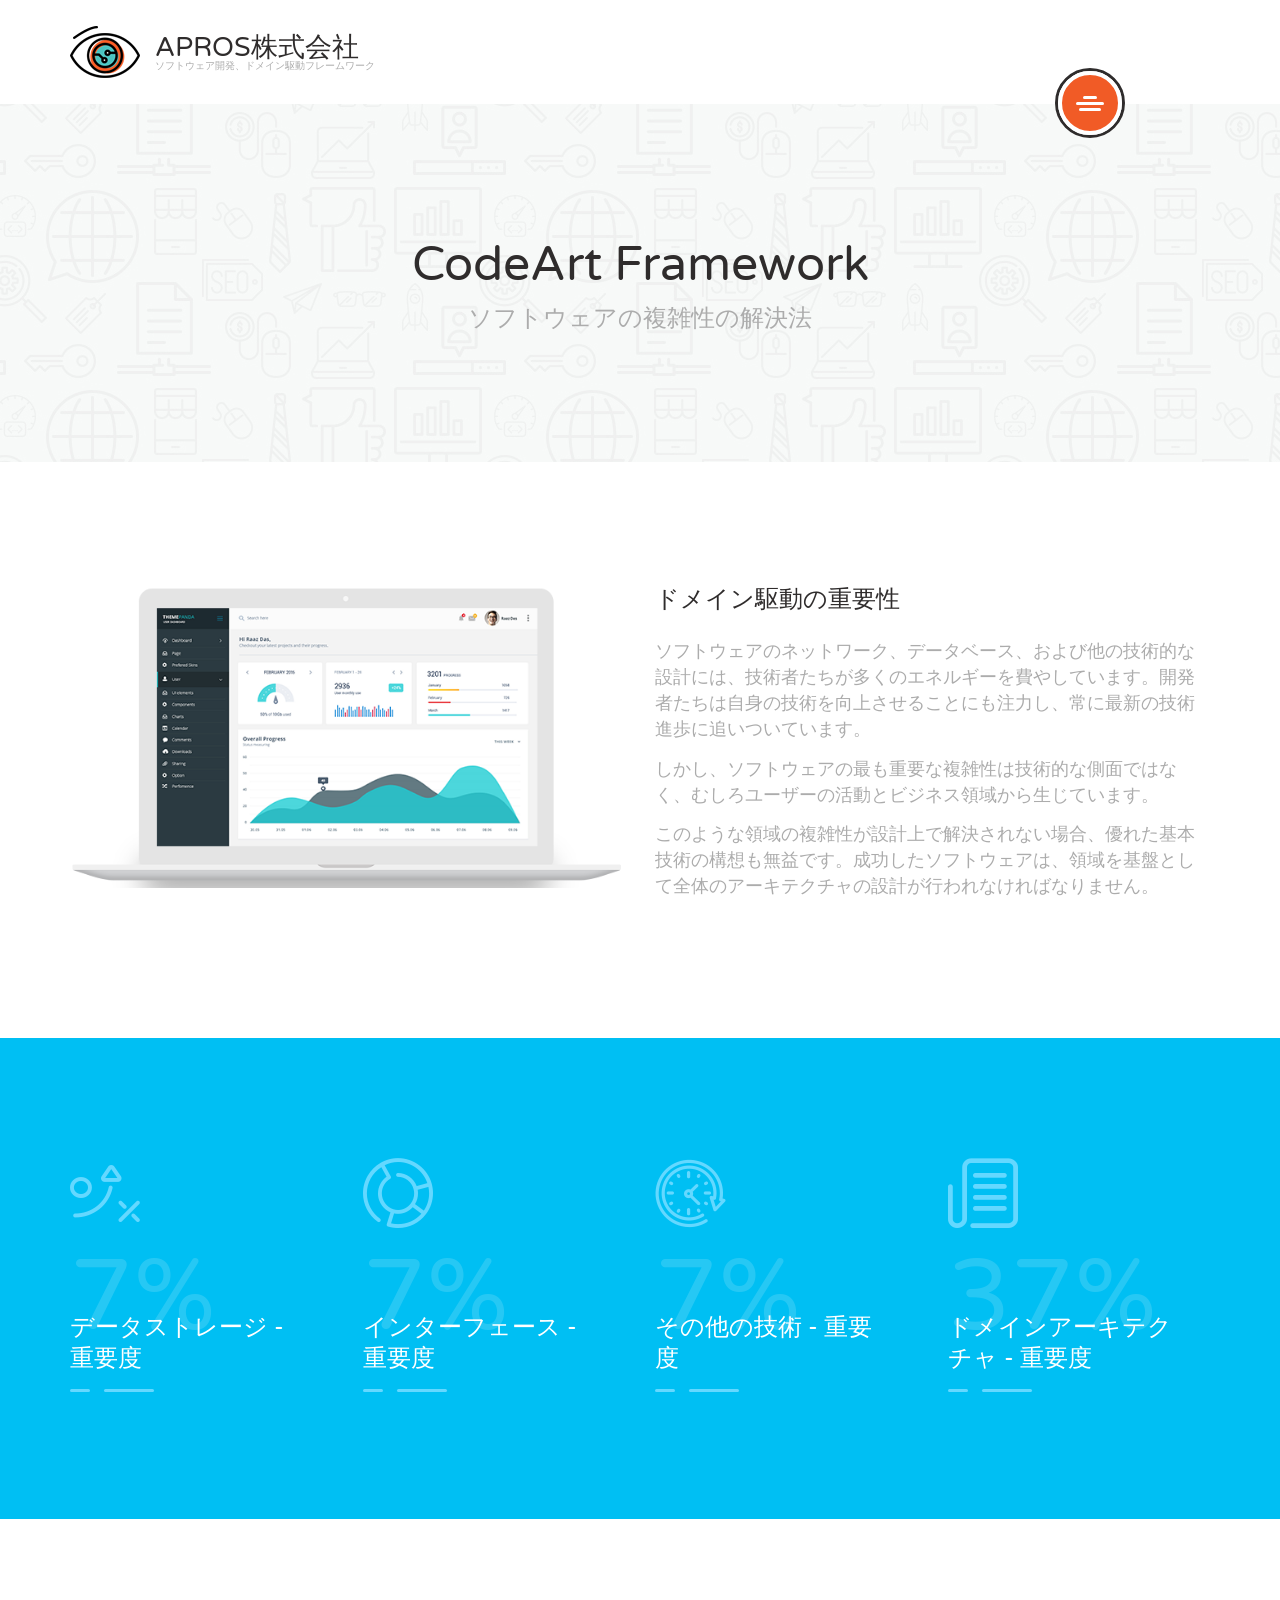
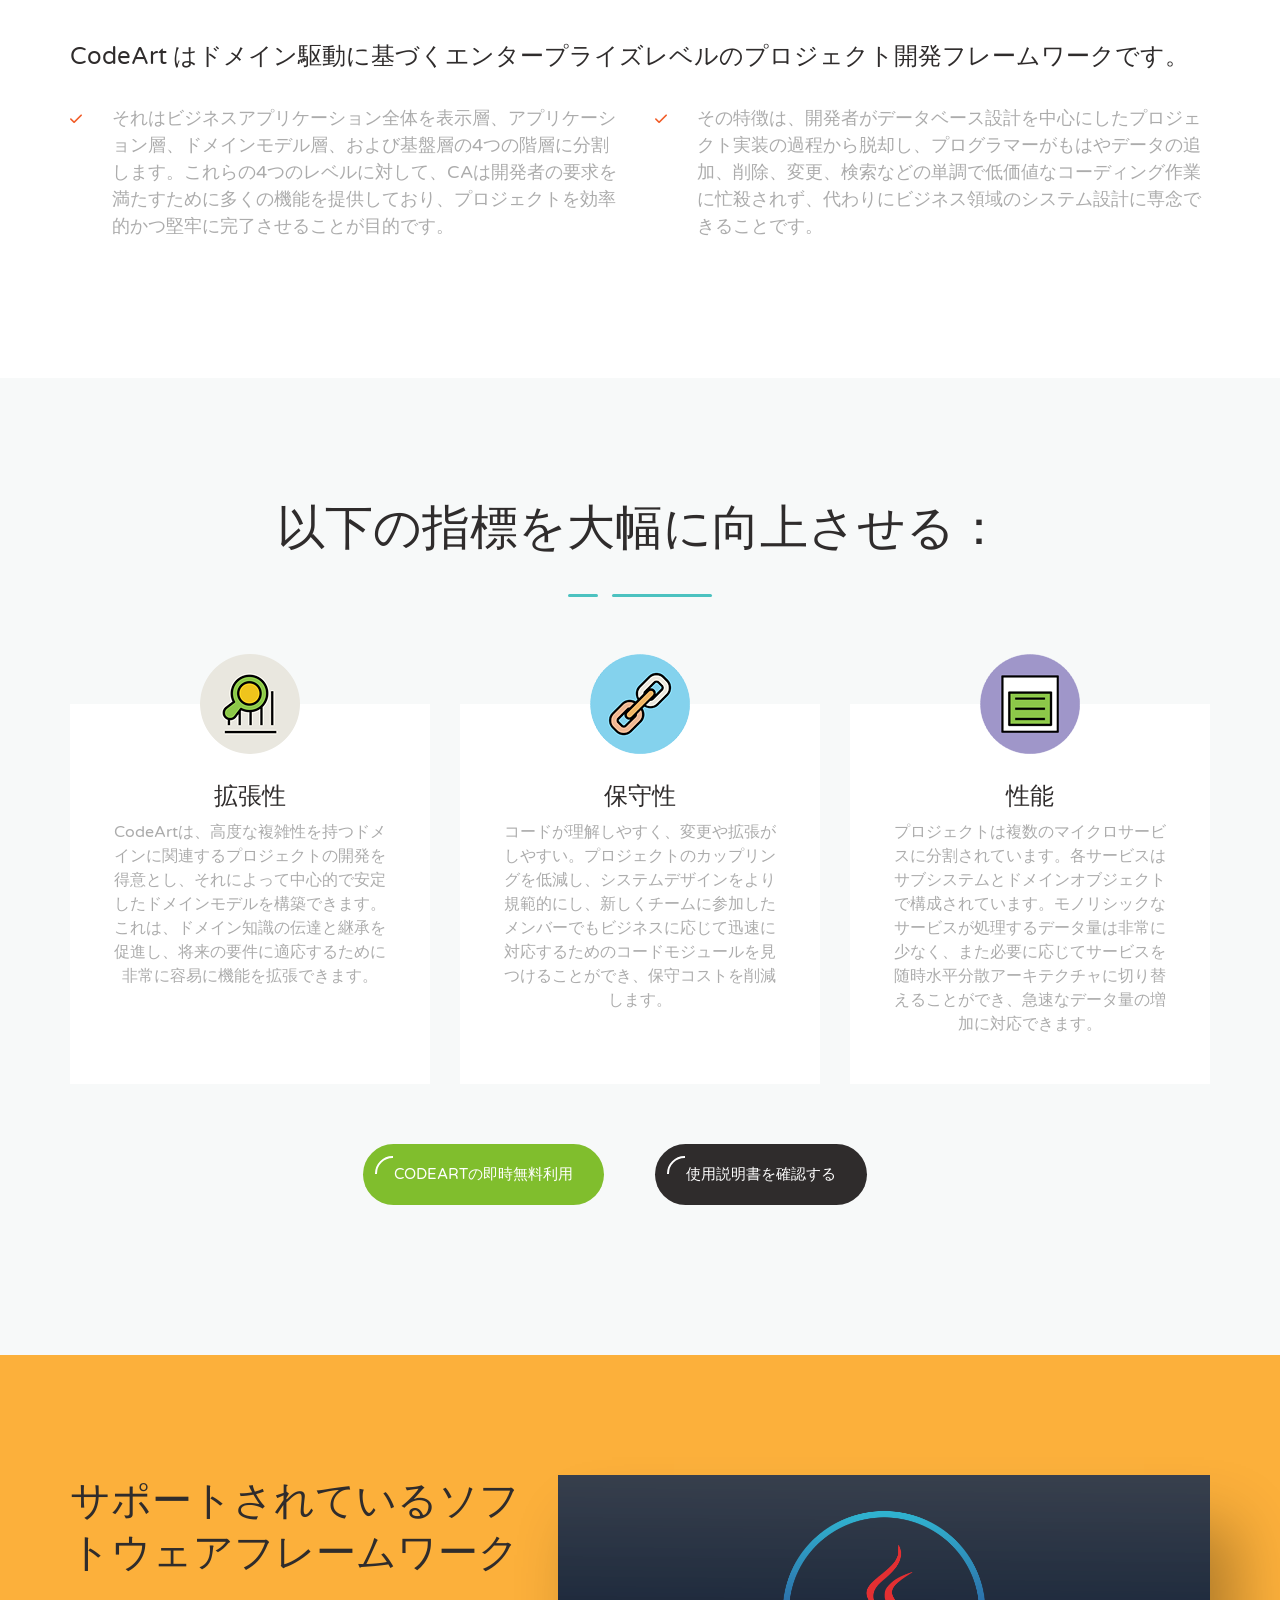
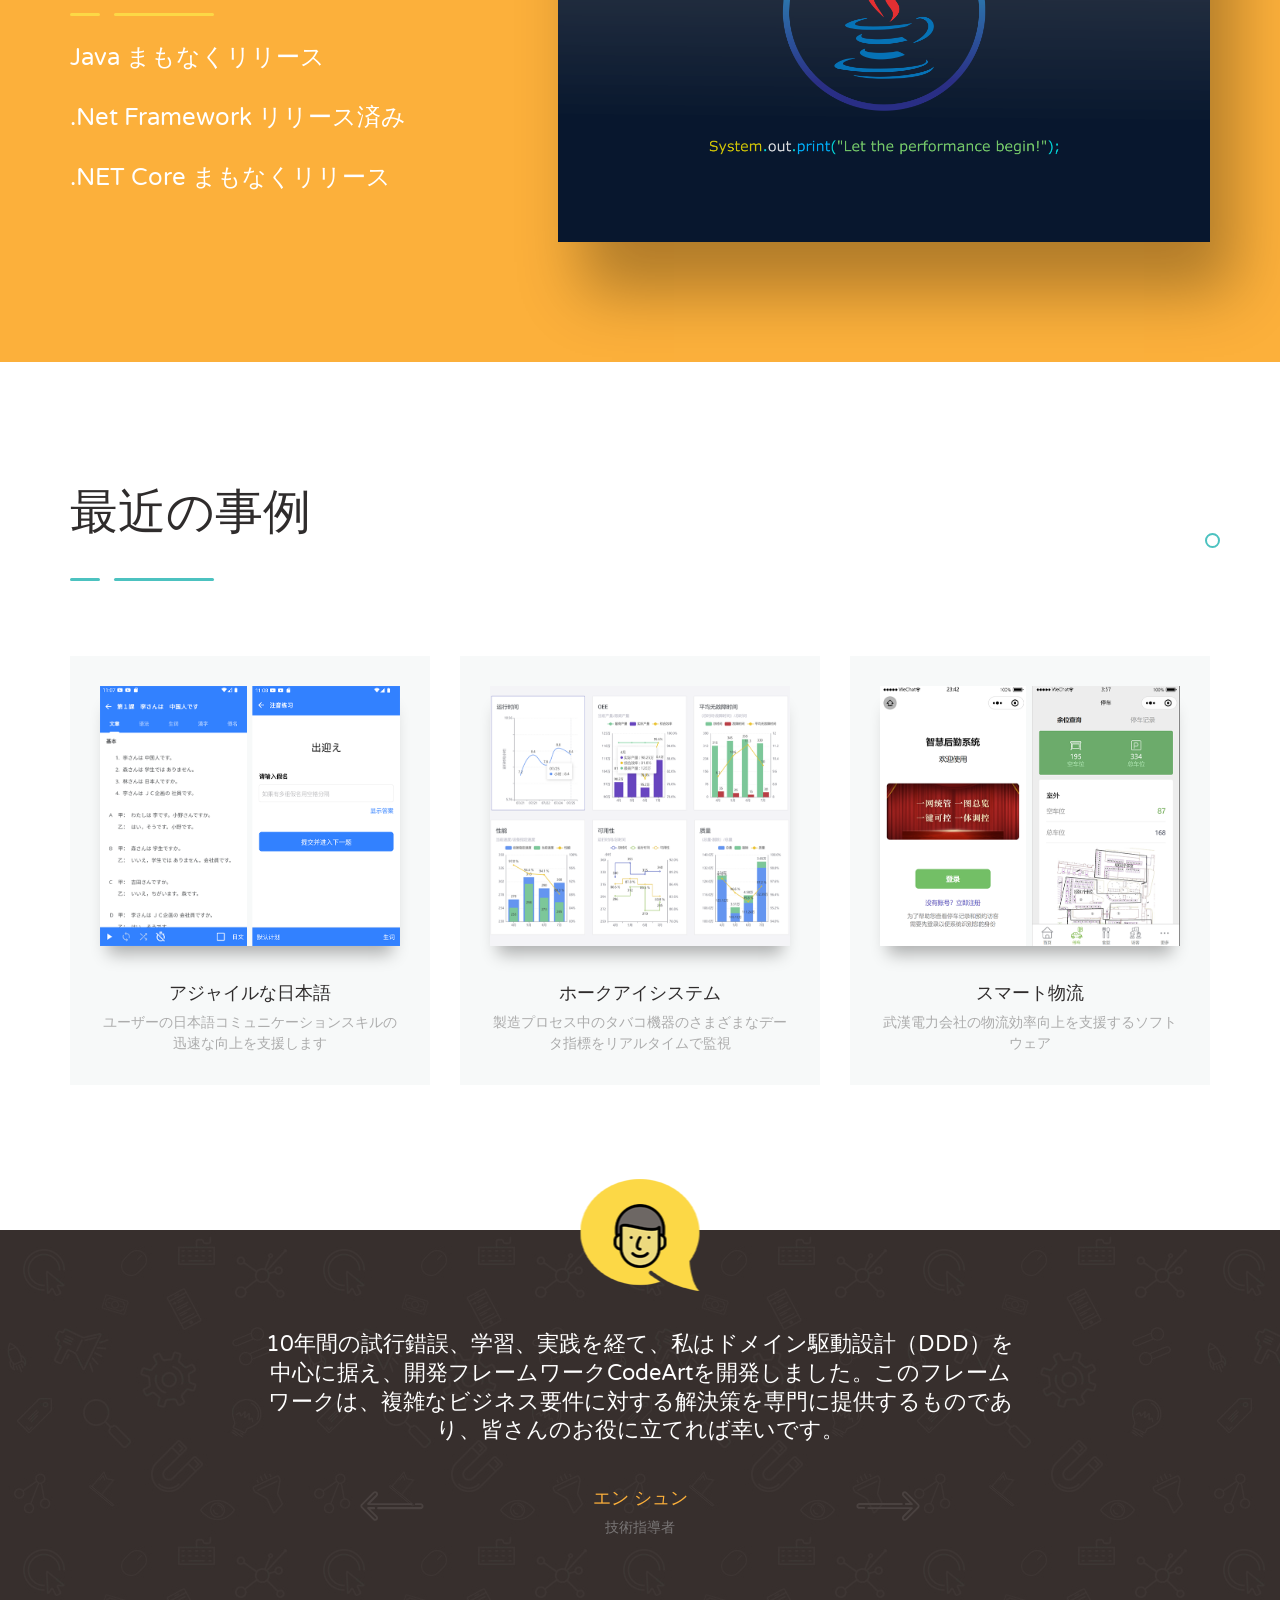
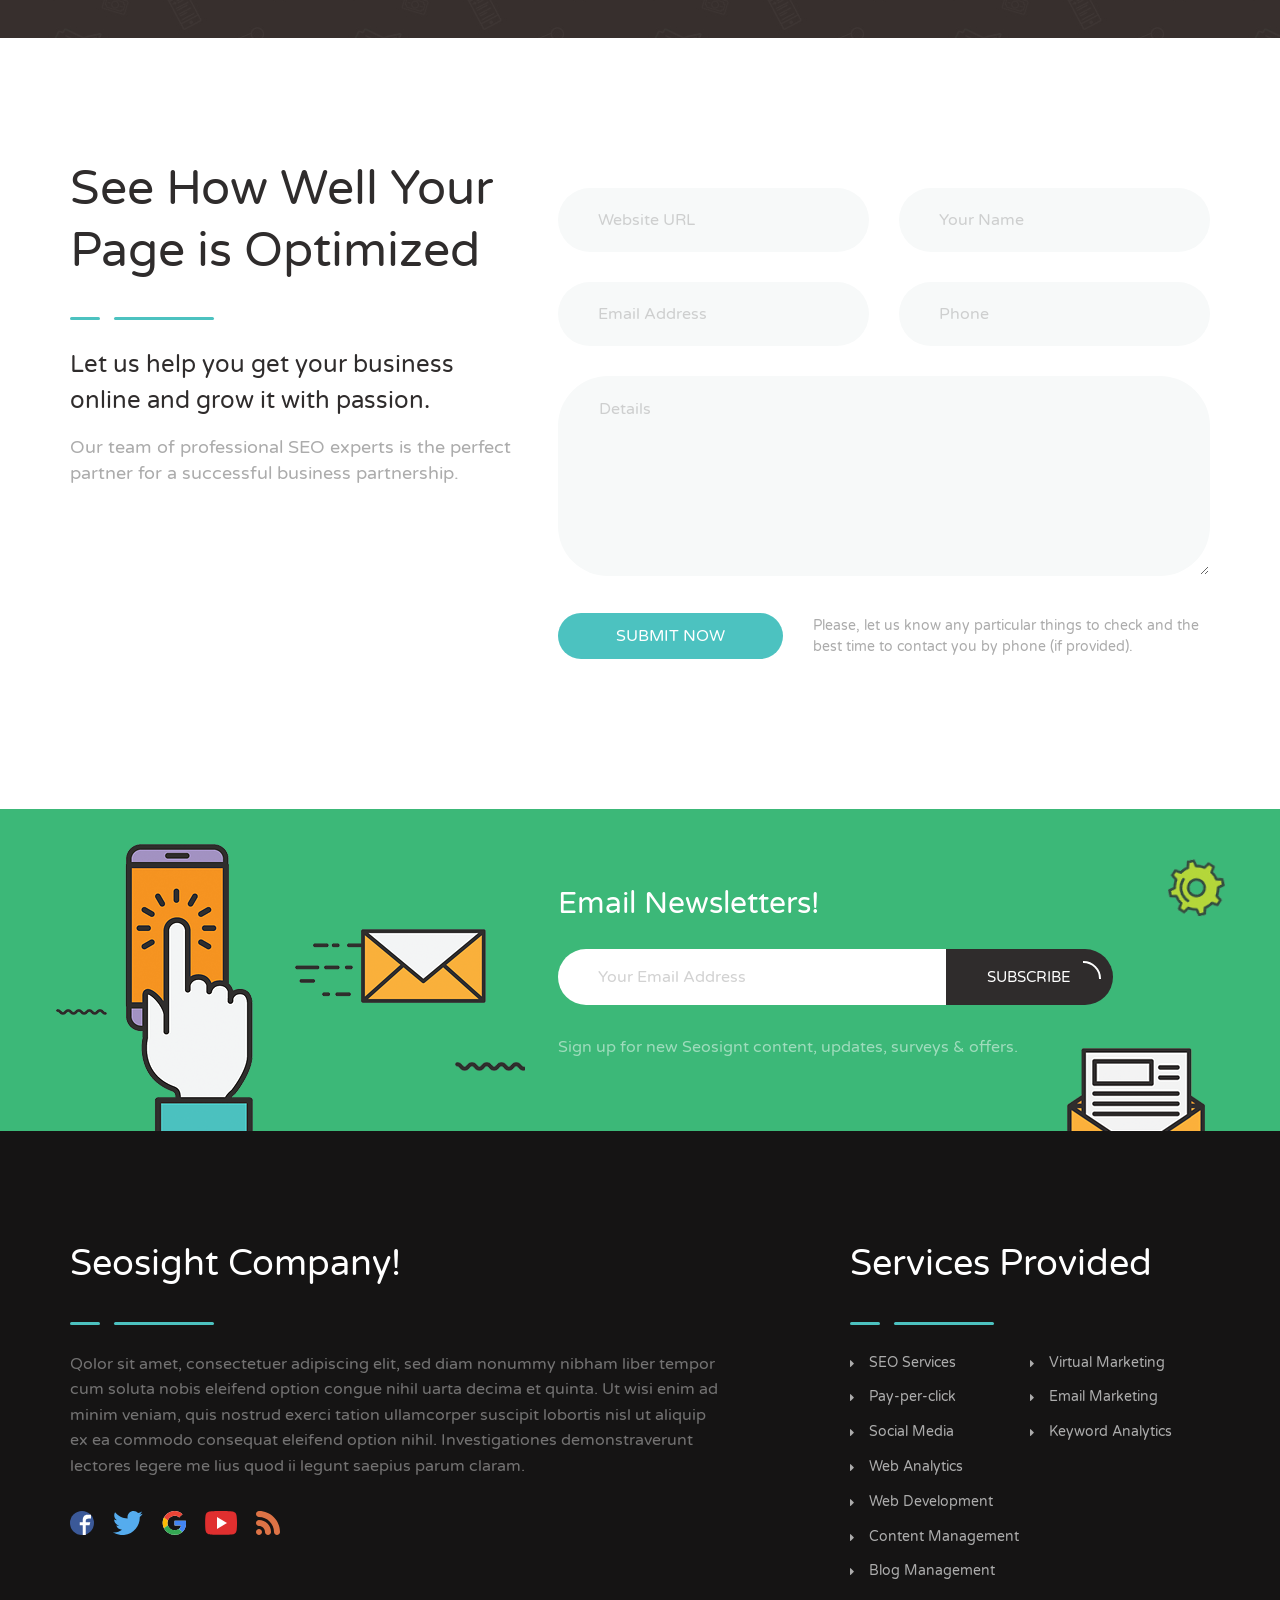
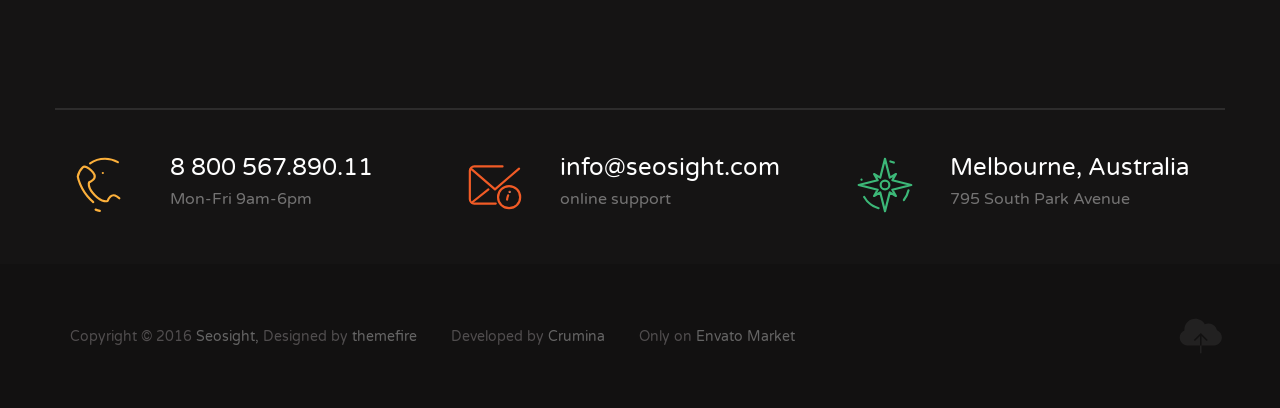
==== index.html @ 614d2495 "last" ====
<!DOCTYPE html>
<html lang="en">
<head lang="en">
	<meta charset="UTF-8">
	<meta name="viewport" content="width=device-width, initial-scale=1, maximum-scale=1">
	<title>APROS株式会社 首页</title>

	<link rel="stylesheet" type="text/css" href="css/fonts.css">
	<link rel="stylesheet" type="text/css" href="css/crumina-fonts.css">
	<link rel="stylesheet" type="text/css" href="css/normalize.css">
	<link rel="stylesheet" type="text/css" href="css/grid.css">
	<link rel="stylesheet" type="text/css" href="css/base.css">
	<link rel="stylesheet" type="text/css" href="css/blocks.css">
	<link rel="stylesheet" type="text/css" href="css/layouts.css">
	<link rel="stylesheet" type="text/css" href="css/modules.css">
	<link rel="stylesheet" type="text/css" href="css/widgets-styles.css">
	<link rel="stylesheet" type="text/css" href="css/ion.rangeSlider.css">


	<!--Plugins styles-->

	<link rel="stylesheet" type="text/css" href="css/jquery.mCustomScrollbar.css">
	<link rel="stylesheet" type="text/css" href="css/swiper.min.css">
	<link rel="stylesheet" type="text/css" href="css/primary-menu.css">
	<link rel="stylesheet" type="text/css" href="css/magnific-popup.css">

	<!--Styles for RTL-->

	<!--<link rel="stylesheet" type="text/css" href="css/rtl.css">-->

	<!--External fonts-->

	<link href='https://fonts.googleapis.com/css?family=Varela+Round' rel='stylesheet' type='text/css'>

</head>


<body class=" ">

<header class="header" id="site-header">

	<div class="container">

		<div class="header-content-wrapper">

			<div class="logo">
				<a href="index.html" class="full-block-link"></a>
				<img loading="lazy" src="img/logo-eye.png" alt="Seosight">
				<div class="logo-text">
					<div class="logo-title">APROS株式会社</div>
					<div class="logo-sub-title">ソフトウェア開発、ドメイン駆動フレームワーク</div>
				</div>
			</div>
			
			<nav id="primary-menu" class="primary-menu">

				<a href='javascript:void(0)' id="menu-icon-trigger" class="menu-icon-trigger showhide">
					<span class="mob-menu--title">Menu</span>
					<span id="menu-icon-wrapper" class="menu-icon-wrapper" style="visibility: hidden">
                            <svg width="1000px" height="1000px">
                                <path id="pathD" d="M 300 400 L 700 400 C 900 400 900 750 600 850 A 400 400 0 0 1 200 200 L 800 800"></path>
                                <path id="pathE" d="M 300 500 L 700 500"></path>
                                <path id="pathF" d="M 700 600 L 300 600 C 100 600 100 200 400 150 A 400 380 0 1 1 200 800 L 800 200"></path>
                            </svg>
                        </span>
				</a>
			</nav>


			<div class="user-menu open-overlay">
				<a href="#" class="user-menu-content  js-open-aside">
					<span></span>
					<span></span>
					<span></span>
				</a>
			</div>
		</div>

	</div>

</header>


<!-- ... End Header -->

<!-- Right-menu -->

<div class="mCustomScrollbar">
	<div class="popup right-menu">

		<div class="right-menu-wrap">

			<div class="user-menu-close js-close-aside">
				<a href="#" class="user-menu-content  js-clode-aside">
					<span></span>
					<span></span>
				</a>
			</div>

			<div class="logo">
				<a href="index.html" class="full-block-link"></a>
				<img loading="lazy" src="img/logo-eye.png" alt="Seosight">
				<div class="logo-text">
					<div class="logo-title">Seosight</div>
				</div>
			</div>

			<p class="text">Investigationes demonstraverunt lectores legere me lius quod
				ii legunt saepius est etiam processus dynamicus.
			</p>

		</div>
<!-- 
		<div class="widget login">

			<h4 class="login-title">Sign In to Your Account</h4>
			<input class="input-standard-grey" placeholder="Username or Email" type="text">
			<input class="password input-standard-grey" placeholder="Password" type="password">
			<div class="login-btn-wrap">

				<div class="btn btn-medium btn--dark btn-hover-shadow">
					<span class="text">login now</span>
					<span class="semicircle"></span>
				</div>

				<div class="remember-wrap">

					<div class="checkbox">
						<input id="remember" type="checkbox" name="remember" value="remember">
						<label for="remember">Remember Me</label>
					</div>

				</div>

			</div>

			<div class="helped">Lost your password?</div>
			<div class="helped js-window-popup">Register Now</div>

		</div> -->

		<div class="widget contacts">

			<h4 class="contacts-title">Get In Touch</h4>
			<p class="contacts-text">Lorem ipsum dolor sit amet, duis metus ligula amet in purus,
				vitae donec vestibulum enim, tincidunt massa sit, convallis ipsum.
			</p>

			<!-- <div class="contacts-item">
				<img loading="lazy" src="img/contact4.png" alt="phone">
				<div class="content">
					<a href="#" class="title">8 800 567.890.11</a>
					<p class="sub-title">Mon-Fri 9am-6pm</p>
				</div>
			</div> -->

			<div class="contacts-item">
				<img loading="lazy" src="img/contact5.png" alt="phone">
				<div class="content">
					<a href="javascript:void(0);" class="title">yuanjun1118@gmail.com</a>
					<p class="sub-title">online support</p>
				</div>
			</div>

			<div class="contacts-item">
				<img loading="lazy" src="img/contact6.png" alt="phone">
				<div class="content">
					<a href="#" class="title">Melbourne, Australia</a>
					<p class="sub-title">795 South Park Avenue</p>
				</div>
			</div>

		</div>

	</div>

</div>


<!-- ... End Right-menu -->

<div class="content-wrapper">

	<!-- Stunning Header -->

	<div class="stunning-header stunning-header-bg-lightgray">
		<div class="stunning-header-content">
			<h1 class="stunning-header-title c-dark">CodeArt Framework</h1>
			<h5 class="slider-content-text c-gray" data-swiper-parallax="-200">ソフトウェアの複雑性の解決法</h5>
		</div>
	</div>

	<!-- End Stunning Header -->


	<!-- Overlay Search -->

	<div class="overlay_search">
		<div class="container">
			<div class="row">
				<div class="form_search-wrap">
					<form>
						<input class="overlay_search-input" placeholder="Type and hit Enter..." type="text">
						<a href="#" class="overlay_search-close">
							<span></span>
							<span></span>
						</a>
					</form>
				</div>
			</div>
		</div>
	</div>

	<!-- End Overlay Search -->

	<div class="container">
		<div class="row medium-padding120">
			<div class="col-lg-6 col-md-6 col-sm-12 col-xs-12 mb30">
				<img loading="lazy" src="img/mac-book.png" alt="pc">
			</div>
			<div class="col-lg-6 col-md-6 col-sm-12 col-xs-12">
				<h5 class="mb20">ドメイン駆動の重要性</h5>
				<p>ソフトウェアのネットワーク、データベース、および他の技術的な設計には、技術者たちが多くのエネルギーを費やしています。開発者たちは自身の技術を向上させることにも注力し、常に最新の技術進歩に追いついています。
				</p>
				<p>しかし、ソフトウェアの最も重要な複雑性は技術的な側面ではなく、むしろユーザーの活動とビジネス領域から生じています。</p>
				<p>このような領域の複雑性が設計上で解決されない場合、優れた基本技術の構想も無益です。成功したソフトウェアは、領域を基盤として全体のアーキテクチャの設計が行われなければなりません。</p>
			</div>
		</div>
	</div>

	<!-- Counters -->


	<div class="container-fluid">
		<div class="row bg-blue-color medium-padding120">
			<div class="container">
				<div class="row">

					<div class="counters-modern">
						<div class="col-lg-3 col-md-6 col-sm-6 col-xs-12">
							<div class="counter-item-modern">
								<i class="seoicon-strategy"></i>
								<div class="counter-numbers-modern negative-margin c-semitransparent-white counter">
									<span data-speed="2000" data-refresh-interval="5" data-to="10" data-from="5">83%</span>
									<div class="units">%</div>
								</div>
								<span class="counter-title-modern">データストレージ - 重要度</span>
								<div class="counter-line-modern">
									<span class="short-line-modern bg-blue-color-light"></span>
									<span class="long-line-modern bg-blue-color-light"></span>
								</div>
							</div>
						</div>

						<div class="col-lg-3 col-md-6 col-sm-6 col-xs-12">
							<div class="counter-item-modern">
								<i class="seoicon-pie-graph"></i>
								<div class="counter-numbers-modern negative-margin c-semitransparent-white counter">
									<span data-speed="2000" data-refresh-interval="3" data-to="10" data-from="5">52%</span>
									<div class="units">%</div>
								</div>
								<span class="counter-title-modern">インターフェース - 重要度</span>
								<div class="counter-line-modern">
									<span class="short-line-modern bg-blue-color-light"></span>
									<span class="long-line-modern bg-blue-color-light"></span>
								</div>
							</div>
						</div>

						<div class="col-lg-3 col-md-6 col-sm-6 col-xs-12">
							<div class="counter-item-modern">
								<i class="seoicon-time-is-running"></i>
								<div class="counter-numbers-modern negative-margin c-semitransparent-white counter">
									<span data-speed="2000" data-refresh-interval="4" data-to="10" data-from="5">38%</span>
									<div class="units">%</div>
								</div>
								<span class="counter-title-modern">その他の技術 - 重要度</span>
								<div class="counter-line-modern">
									<span class="short-line-modern bg-blue-color-light"></span>
									<span class="long-line-modern bg-blue-color-light"></span>
								</div>
							</div>
						</div>

						<div class="col-lg-3 col-md-6 col-sm-6 col-xs-12">
							<div class="counter-item-modern">
								<i class="seoicon-text-paper"></i>
								<div class="counter-numbers-modern negative-margin c-semitransparent-white counter">
									<span data-speed="2000" data-refresh-interval="3" data-to="70" data-from="20">70%</span>
									<div class="units">%</div>
								</div>
								<span class="counter-title-modern">ドメインアーキテクチャ - 重要度</span>
								<div class="counter-line-modern">
									<span class="short-line-modern bg-blue-color-light"></span>
									<span class="long-line-modern bg-blue-color-light"></span>
								</div>
							</div>
						</div>

					</div>

				</div>
			</div>
		</div>
	</div>

	<!-- End Counters -->


	<div class="container">
		<div class="row medium-padding120">

			<div class="col-lg-12">

				<div class="row mb30">
					<div class="col-lg-12">
						<h5>CodeArt はドメイン駆動に基づくエンタープライズレベルのプロジェクト開発フレームワークです。</h5>
					</div>
				</div>
				<div class="row">
					<div class="col-lg-6 col-md-6 col-sm-12 col-xs-12">
						<ul class="list list--secondary">
							<li>
								<i class="seoicon-check"></i>
								<a href="javascript:void(0);">
									それはビジネスアプリケーション全体を表示層、アプリケーション層、ドメインモデル層、および基盤層の4つの階層に分割します。これらの4つのレベルに対して、CAは開発者の要求を満たすために多くの機能を提供しており、プロジェクトを効率的かつ堅牢に完了させることが目的です。
								</a>
							</li>
						</ul>
					</div>

					<div class="col-lg-6 col-md-6 col-sm-12 col-xs-12">
						<ul class="list list--secondary">
							<li>
								<i class="seoicon-check"></i>
								<a href="javascript:void(0);">その特徴は、開発者がデータベース設計を中心にしたプロジェクト実装の過程から脱却し、プログラマーがもはやデータの追加、削除、変更、検索などの単調で低価値なコーディング作業に忙殺されず、代わりにビジネス領域のシステム設計に専念できることです。
								</a>
							</li>
						</ul>
					</div>
				</div>

			</div>

		</div>
	</div>

	<!-- Info box -->

	<div class="container-fluid">
		<div class="row medium-padding120 bg-border-color">
			<div class="container">

				<div class="row mb30">
					<div class="col-lg-12 col-md-12">
						<div class="heading align-center">
							<h4 class="h1 heading-title">以下の指標を大幅に向上させる：</h4>
							<div class="heading-line">
								<span class="short-line"></span>
								<span class="long-line"></span>
							</div>
						</div>
					</div>
				</div>

				<div class="row mb60">
					<div class="col-lg-4 col-md-6 col-sm-6 col-xs-12">
						<div class="info-box--standard-bg">
							<div class="info-box-content" style="height: 380px;">
								<h4 class="info-box-title">拡張性</h4>
								<p class="text">CodeArtは、高度な複雑性を持つドメインに関連するプロジェクトの開発を得意とし、それによって中心的で安定したドメインモデルを構築できます。これは、ドメイン知識の伝達と継承を促進し、将来の要件に適応するために非常に容易に機能を拡張できます。
								</p>

								<div class="info-box-image">
									<img loading="lazy" src="img/info-box15.png" alt="image">
								</div>
							</div>
						</div>
					</div>

					<div class="col-lg-4 col-md-6 col-sm-6 col-xs-12">
						<div class="info-box--standard-bg">
							<div class="info-box-content" style="height: 380px;">
								<h4 class="info-box-title">保守性</h4>
								<p class="text">コードが理解しやすく、変更や拡張がしやすい。プロジェクトのカップリングを低減し、システムデザインをより規範的にし、新しくチームに参加したメンバーでもビジネスに応じて迅速に対応するためのコードモジュールを見つけることができ、保守コストを削減します。
								</p>

								<div class="info-box-image">
									<img loading="lazy" src="img/info-box17.png" alt="image">
								</div>
							</div>
						</div>
					</div>

					<div class="col-lg-4 col-md-6 col-sm-6 col-xs-12">
						<div class="info-box--standard-bg">
							<div class="info-box-content" style="height: 380px;">
								<h4 class="info-box-title">性能</h4>
								<p class="text">
									プロジェクトは複数のマイクロサービスに分割されています。各サービスはサブシステムとドメインオブジェクトで構成されています。モノリシックなサービスが処理するデータ量は非常に少なく、また必要に応じてサービスを随時水平分散アーキテクチャに切り替えることができ、急速なデータ量の増加に対応できます。
								</p>

								<div class="info-box-image">
									<img loading="lazy" src="img/info-box16.png" alt="image">
								</div>
							</div>
						</div>
					</div>

			

				</div>

				<div class="row">
					<div class="col-lg-3 col-lg-offset-3 col-md-4 col-md-offset-2 col-sm-6 col-xs-12">
						<a href="https://github.com/yj1118/CodeArt" target="_blank" class="btn btn-medium btn--light-green btn-hover-shadow mb30">
							<span class="text">CodeArtの即時無料利用</span>
							<span class="semicircle"></span>
						</a>
					</div>

					<div class="col-lg-3 col-md-4 col-sm-6 col-xs-12">
						<a href="https://github.com/yj1118/CodeArt/blob/master/README.md" target="_blank" class="btn btn-medium btn--dark btn-hover-shadow mb30">
							<span class="text">使用説明書を確認する</span>
							<span class="semicircle"></span>
						</a>
					</div>
				</div>

			</div>
		</div>
	</div>

	<!-- End Info box -->


	<div class="container-fluid">
		<div class="row medium-padding120 bg-orange-color">
			<div class="container">
				<div class="row">
					<div class="col-lg-5 col-md-5 col-sm-12 col-xs-12">
						<div class="heading">
							<h4 class="h1 heading-title" style="font-size: 40px;">サポートされているソフトウェアフレームワーク</h4>
							<div class="heading-line">
								<span class="short-line bg-yellow-color"></span>
								<span class="long-line bg-yellow-color"></span>
							</div>
							<p class="heading-text c-white">Java まもなくリリース</p>
							<p class="heading-text c-white">.Net Framework リリース済み</p>
							<p class="heading-text c-white">.NET Core まもなくリリース</p>
						</div>

						<!-- <div class="btn btn-medium btn--dark btn-hover-shadow mb30">
							<span class="text">Sign Up</span>
							<span class="semicircle"></span>
						</div> -->
					</div>

					<div class="col-lg-7 col-md-7 col-sm-12 col-xs-12">
						<img loading="lazy" src="img/java.jpg" class="shadow-image" alt="analysis">
					</div>
				</div>
			</div>
		</div>
	</div>

	<!-- Case Slider -->


	<div class="container">

		<div class="recent-case-slider medium-padding120">

			<div class="row">

				<div class="col-lg-12">
					<div class="heading">
						<h4 class="h1 heading-title">最近の事例</h4>
						<!-- <a href="#" class="read-more">See All Projects
							<i class="seoicon-right-arrow"></i>
						</a> -->
						<div class="heading-line">
							<span class="short-line"></span>
							<span class="long-line"></span>
						</div>
					</div>
				</div>
			</div>

			<div class="row">

				<div class="swiper-container top-pagination">

					<div class="swiper-wrapper">

						<div class="case-slider-item swiper-slide">

							<div class="col-lg-4 col-md-4 col-sm-6 col-xs-12">

								<div class="case-item align-center">
									<div class="case-item__thumb mouseover poster-3d lightbox shadow animation-disabled" data-offset="5">
										<img loading="lazy" src="img/case/case1.png" alt="our case">
									</div>
									<h6 class="case-item__title">アジャイルな日本語</h6>
									<div class="case-item__cat">
										<a href="javascript:void(0);">ユーザーの日本語コミュニケーションスキルの迅速な向上を支援します</a>
									</div>
								</div>
							</div>

							<div class="col-lg-4 col-md-4 col-sm-6 col-xs-12">

								<div class="case-item align-center">
									<div class="case-item__thumb mouseover poster-3d lightbox shadow animation-disabled" data-offset="5">
										<img loading="lazy" src="img/case/case2.png" alt="our case">
									</div>
									<h6 class="case-item__title">ホークアイシステム</h6>
									<div class="case-item__cat">
										<a href="javascript:void(0);">製造プロセス中のタバコ機器のさまざまなデータ指標をリアルタイムで監視</a>
									</div>
								</div>
							</div>

							<div class="col-lg-4 col-md-4 col-sm-6 col-xs-12">

								<div class="case-item align-center">
									<div class="case-item__thumb mouseover poster-3d lightbox shadow animation-disabled" data-offset="5">
										<img loading="lazy" src="img/case/case3.png" alt="our case">
									</div>
									<h6 class="case-item__title">スマート物流</h6>
									<div class="case-item__cat">
										<a href="javascript:void(0);">武漢電力会社の物流効率向上を支援するソフトウェア</a>
									</div>
								</div>

							</div>
						</div>

						<!-- <div class="case-slider-item swiper-slide">

							<div class="col-lg-4 col-md-4 col-sm-6 col-xs-12">

								<div class="case-item align-center">
									<div class="case-item__thumb mouseover poster-3d lightbox shadow animation-disabled" data-offset="5">
										<img loading="lazy" src="img/case1.jpg" alt="our case">
									</div>
									<h6 class="case-item__title">Investigationes legere</h6>
									<div class="case-item__cat">
										<a href="#">SMM,</a>
										<a href="#">Technology</a>
									</div>
								</div>
							</div>

							<div class="col-lg-4 col-md-4 col-sm-6 col-xs-12">

								<div class="case-item align-center">
									<div class="case-item__thumb mouseover poster-3d lightbox shadow animation-disabled" data-offset="5">
										<img loading="lazy" src="img/case2.jpg" alt="our case">
									</div>
									<h6 class="case-item__title">Investigationes legere</h6>
									<div class="case-item__cat">
										<a href="#">Ecommerce,</a>
										<a href="#">SEO,</a>
										<a href="#">SMM</a>
									</div>
								</div>
							</div>

							<div class="col-lg-4 col-md-4 col-sm-6 col-xs-12">

								<div class="case-item align-center">
									<div class="case-item__thumb mouseover poster-3d lightbox shadow animation-disabled" data-offset="5">
										<img loading="lazy" src="img/case3.jpg" alt="our case">
									</div>
									<h6 class="case-item__title">Investigationes legere</h6>
									<div class="case-item__cat">
										<a href="#">B2B Services,</a>
										<a href="#">Featured,</a>
										<a href="#">SMM</a>
									</div>
								</div>

							</div>
						</div>

						<div class="case-slider-item swiper-slide">

							<div class="col-lg-4 col-md-4 col-sm-6 col-xs-12">

								<div class="case-item align-center">
									<div class="case-item__thumb mouseover poster-3d lightbox shadow animation-disabled" data-offset="5">
										<img loading="lazy" src="img/case1.jpg" alt="our case">
									</div>
									<h6 class="case-item__title">Investigationes legere</h6>
									<div class="case-item__cat">
										<a href="#">SMM,</a>
										<a href="#">Technology</a>
									</div>
								</div>
							</div>

							<div class="col-lg-4 col-md-4 col-sm-6 col-xs-12">

								<div class="case-item align-center">
									<div class="case-item__thumb mouseover poster-3d lightbox shadow animation-disabled" data-offset="5">
										<img loading="lazy" src="img/case2.jpg" alt="our case">
									</div>
									<h6 class="case-item__title">Investigationes legere</h6>
									<div class="case-item__cat">
										<a href="#">Ecommerce,</a>
										<a href="#">SEO,</a>
										<a href="#">SMM</a>
									</div>
								</div>
							</div>

							<div class="col-lg-4 col-md-4 col-sm-6 col-xs-12">

								<div class="case-item align-center">
									<div class="case-item__thumb mouseover poster-3d lightbox shadow animation-disabled" data-offset="5">
										<img loading="lazy" src="img/case3.jpg" alt="our case">
									</div>
									<h6 class="case-item__title">Investigationes legere</h6>
									<div class="case-item__cat">
										<a href="#">B2B Services,</a>
										<a href="#">Featured,</a>
										<a href="#">SMM</a>
									</div>
								</div>

							</div>
						</div>

						<div class="case-slider-item swiper-slide">

							<div class="col-lg-4 col-md-4 col-sm-6 col-xs-12">

								<div class="case-item align-center">
									<div class="case-item__thumb mouseover poster-3d lightbox shadow animation-disabled" data-offset="5">
										<img loading="lazy" src="img/case1.jpg" alt="our case">
									</div>
									<h6 class="case-item__title">Investigationes legere</h6>
									<div class="case-item__cat">
										<a href="#">SMM,</a>
										<a href="#">Technology</a>
									</div>
								</div>
							</div>

							<div class="col-lg-4 col-md-4 col-sm-6 col-xs-12">

								<div class="case-item align-center">
									<div class="case-item__thumb mouseover poster-3d lightbox shadow animation-disabled" data-offset="5">
										<img loading="lazy" src="img/case2.jpg" alt="our case">
									</div>
									<h6 class="case-item__title">Investigationes legere</h6>
									<div class="case-item__cat">
										<a href="#">Ecommerce,</a>
										<a href="#">SEO,</a>
										<a href="#">SMM</a>
									</div>
								</div>
							</div>

							<div class="col-lg-4 col-md-4 col-sm-6 col-xs-12">

								<div class="case-item align-center">
									<div class="case-item__thumb mouseover poster-3d lightbox shadow animation-disabled" data-offset="5">
										<img loading="lazy" src="img/case3.jpg" alt="our case">
									</div>
									<h6 class="case-item__title">Investigationes legere</h6>
									<div class="case-item__cat">
										<a href="#">B2B Services,</a>
										<a href="#">Featured,</a>
										<a href="#">SMM</a>
									</div>
								</div>

							</div>
						</div> -->

					</div>

					<!-- If we need pagination -->
					<div class="swiper-pagination"></div>

				</div>

			</div>


		</div>
	</div>

	<!-- End Case Slider -->


	<!-- Testimonials Slider -->

	<div class="container-fluid">
		<div class="row bg-boxed-dark">
			<div class="container">
				<div class="row">
					<div class="col-lg-8 col-lg-offset-2">
						<div class="testimonial-slider-standard align-center medium-padding100 avatar-top">

							<!-- Slider main container -->
							<div class="swiper-container">

								<div class="swiper-wrapper">

									<div class="testimonial-slider-standard-item swiper-slide">

										<div class="testimonial-item">

											<div class="testimonial-text" style="font-size: 22px;">
												10年間の試行錯誤、学習、実践を経て、私はドメイン駆動設計（DDD）を中心に据え、開発フレームワークCodeArtを開発しました。このフレームワークは、複雑なビジネス要件に対する解決策を専門に提供するものであり、皆さんのお役に立てれば幸いです。
											</div>

											<div class="author-info-wrap">

												<div class="author-info">
													<h4 class="author-name c-orange">エン シュン</h4>
													<div class="author-company">技術指導者</div>
												</div>

											</div>

											<div class="avatar">
												<img loading="lazy" src="img/avatar.png" alt="avatar">
											</div>

										</div>

									</div>

									<div class="testimonial-slider-standard-item swiper-slide">

										<div class="testimonial-item">

											<div class="testimonial-text" style="font-size: 22px;">
												CodeArt（CA）を使用して以来、チームの開発効率が明らかに向上し、データベースへのアクセスに起因するさまざまなバグ修正の必要がなくなりました。これにより、データアクセスを中心とした開発モデルから完全に脱却しました。
											</div>

											<div class="author-info-wrap">

												<div class="author-info">
													<h4 class="author-name c-orange">山田太郎</h4>
													<div class="author-company">上級プログラマー</div>
												</div>

											</div>

											<div class="avatar">
												<img loading="lazy" src="img/avatar.png" alt="avatar">
											</div>

										</div>

									</div>
								</div>

								<!--Prev next buttons-->

								<svg class="btn-next btn-next-gray">
									<use xlink:href="#arrow-right"></use>
								</svg>

								<svg class="btn-prev btn-prev-gray">
									<use xlink:href="#arrow-left"></use>
								</svg>

							</div>
						</div>
					</div>
				</div>
			</div>
		</div>
	</div>

	<!-- End Testimonials Slider -->

	<!-- Contact Form -->

	<div class="container">
		<div class="row medium-padding120">
			<div class="col-lg-5 col-md-5 col-sm-12 col-xs-12">
				<div class="heading">
					<h4 class="h1 heading-title">See How Well Your
						Page is Optimized</h4>
					<div class="heading-line">
						<span class="short-line"></span>
						<span class="long-line"></span>
					</div>

					<h5 class="heading-subtitle">Let us help you get your business online and grow it with passion.</h5>

					<p>Our team of professional SEO experts is the perfect partner for a successful business partnership.
					</p>
				</div>
			</div>

			<div class="col-lg-7 col-md-7 col-sm-12 col-xs-12">

				<form class="contact-form crumina-submit" data-nonce="crumina-submit-form-nonce" data-type="standard" action="modules/forms/submit.php">
					<div class="row">
						<div class="col-lg-6 col-md-6 col-sm-12 col-xs-12">
							<input name="site" class="input-standard-grey" placeholder="Website URL" type="text" required>
						</div>

						<div class="col-lg-6 col-md-6 col-sm-12 col-xs-12">
							<input name="name" class="input-standard-grey" placeholder="Your Name" type="text" required>
						</div>

					</div>

					<div class="row">

						<div class="col-lg-6 col-md-6 col-sm-12 col-xs-12">
							<input name="email" class="input-standard-grey" placeholder="Email Address" type="email" required>
						</div>

						<div class="col-lg-6 col-md-6 col-sm-12 col-xs-12">
							<input name="phone" class="input-standard-grey" placeholder="Phone" type="text">
						</div>

					</div>

					<div class="row">
						<div class="col-lg-12 col-md-12 col-sm-12 col-xs-12">
							<textarea name="message" class="input-standard-grey" placeholder="Details"></textarea>
						</div>
					</div>

					<div class="row">
						<div class="submit-block table">
							<div class="col-lg-3 table-cell">
								<button class="btn btn-small btn--primary">
									<span class="text">Submit Now</span>
								</button>
							</div>

							<div class="col-lg-5 table-cell">
								<div class="submit-block-text">
									Please, let us know any particular things to check and the best time
									to contact you by phone (if provided).
								</div>
							</div>
						</div>
					</div>
				</form>
			</div>
		</div>
	</div>

	<!-- End Contact Form -->

	<!-- Subscribe Form -->

	<div class="container-fluid bg-green-color">
		<div class="row">
			<div class="container">

				<div class="row">

					<div class="subscribe scrollme">

						<div class="col-lg-6 col-lg-offset-5 col-md-6 col-md-offset-5 col-sm-12 col-xs-12">
							<h4 class="subscribe-title">Email Newsletters!</h4>
							<form class="subscribe-form crumina-submit" method="post" data-nonce="crumina-submit-form-nonce" data-type="standard" action="modules/forms/submit.php">
								<input class="input-standard-grey input-white" name="email" placeholder="Your Email Address" type="email" required>
								<button class="subscr-btn">subscribe
									<span class="semicircle--right"></span>
								</button>
							</form>
							<div class="sub-title">Sign up for new Seosignt content, updates, surveys & offers.</div>

						</div>

						<div class="images-block">
							<img loading="lazy" src="img/subscr-gear.png" alt="gear" class="gear">
							<img loading="lazy" src="img/subscr1.png" alt="mail" class="mail">
							<img loading="lazy" src="img/subscr-mailopen.png" alt="mail" class="mail-2">
						</div>
					</div>
				</div>
			</div>
		</div>
	</div>

	<!-- End Subscribe Form -->

</div>

<!-- Footer -->

<footer class="footer">
	<div class="container">
		<div class="row">

			<div class="info">
				<div class="col-lg-7 col-md-7 col-sm-12 col-xs-12">
					<div class="heading">
						<h3 class="heading-title">Seosight Company!</h3>
						<div class="heading-line">
							<span class="short-line"></span>
							<span class="long-line"></span>
						</div>
						<p class="heading-text">Qolor sit amet, consectetuer adipiscing elit, sed diam nonummy nibham
							liber tempor cum soluta nobis eleifend option congue nihil uarta decima et quinta.
							Ut wisi enim ad minim veniam, quis nostrud exerci tation ullamcorper suscipit lobortis nisl
							ut aliquip ex ea commodo consequat eleifend option nihil. Investigationes demonstraverunt
							lectores legere me lius quod ii legunt saepius parum claram.
						</p>
					</div>

					<div class="socials">
						<a href="" class="social__item">
							<img loading="lazy" src="svg/circle-facebook.svg" alt="facebook">
						</a>
						<a href="" class="social__item">
							<img loading="lazy" src="svg/twitter.svg" alt="twitter">
						</a>
						<a href="" class="social__item">
							<img loading="lazy" src="svg/google.svg" alt="google">
						</a>
						<a href="" class="social__item">
							<img loading="lazy" src="svg/youtube.svg" alt="youtube">
						</a>
						<a href="" class="social__item">
							<img loading="lazy" src="svg/rss.svg" alt="rss">
						</a>
					</div>
				</div>

				<div class="col-lg-4 col-lg-offset-1 col-md-4 col-md-offset-1 col-sm-12 col-xs-12">
					<div class="services">
						<div class="heading">
							<h3 class="heading-title">Services Provided</h3>
							<div class="heading-line">
								<span class="short-line"></span>
								<span class="long-line"></span>
							</div>
						</div>

						<ul class="list list--primary">
							<li>
								<i class="fa fa-caret-right" aria-hidden="true"></i>
								<a href="#">SEO Services</a>
							</li>
							<li>
								<i class="fa fa-caret-right" aria-hidden="true"></i>
								<a href="#">Pay-per-click</a>
							</li>
							<li>
								<i class="fa fa-caret-right" aria-hidden="true"></i>
								<a href="#">Social Media</a>
							</li>
							<li>
								<i class="fa fa-caret-right" aria-hidden="true"></i>
								<a href="#">Web Analytics</a>
							</li>
							<li>
								<i class="fa fa-caret-right" aria-hidden="true"></i>
								<a href="#">Web Development</a>
							</li>
							<li>
								<i class="fa fa-caret-right" aria-hidden="true"></i>
								<a href="#">Content Management</a>
							</li>
							<li>
								<i class="fa fa-caret-right" aria-hidden="true"></i>
								<a href="#">Blog Management</a>
							</li>
						</ul>

						<ul class="list list--primary">
							<li>
								<i class="fa fa-caret-right" aria-hidden="true"></i>
								<a href="#">Virtual Marketing</a>
							</li>
							<li>
								<i class="fa fa-caret-right" aria-hidden="true"></i>
								<a href="#">Email Marketing</a>
							</li>
							<li>
								<i class="fa fa-caret-right" aria-hidden="true"></i>
								<a href="#">Keyword Analytics</a>
							</li>
						</ul>
					</div>
				</div>
			</div>

		</div>

		<div class="row">
			<div class="contacts">
				<div class="col-lg-4 col-md-12 col-sm-12 col-xs-12">
					<div class="contacts-item">
						<div class="icon js-animate-icon">
							<svg enable-background="new 0 0 64 64" version="1.1" viewBox="0 0 64 64" xml:space="preserve" xmlns="http://www.w3.org/2000/svg"><path d="  M45.1,44.2C42.9,42,39.6,40,37,42.6c-1.8,1.8-2.6,3.9-2.6,3.9s-4.3,2.3-11.7-5.2s-5.2-11.7-5.2-11.7s2.1-0.8,3.9-2.6  c2.6-2.6,0.6-5.9-1.7-8.1c-2.7-2.7-6.2-4.9-8.2-2.9c-3.7,3.7-4.4,8.4-4.4,8.4S9,35.5,18.7,45.3s20.9,11.6,20.9,11.6s4.7-0.7,8.4-4.4  C50,50.4,47.8,46.9,45.1,44.2z" fill="none" stroke="#fcb03b" stroke-linecap="round" stroke-linejoin="round" stroke-miterlimit="10" stroke-width="2"/><path d="  M18.4,12.2C22.2,9.5,26.9,8,32,8c13.3,0,24,10.8,24,24c0,4-1.3,9-4.4,12.2" fill="none" stroke="#fcb03b" stroke-linecap="round" stroke-linejoin="round" stroke-miterlimit="10" stroke-width="2"/><path d="  M27.3,55.6c-9.8-1.9-17.5-9.8-19.1-19.7" fill="none" stroke="#fcb03b" stroke-linecap="round" stroke-linejoin="round" stroke-miterlimit="10" stroke-width="2"/><path d="  M30,21c0,0,4.4,0,5.2,0c1.2,0,1.8,0.2,1.8,1.1s0,0.7,0,1.3c0,0.6,0,1.4-1.6,2.5c-2.3,1.6-5.6,3.8-5.6,5.1c0,1.6,0.7,2,1.8,2  s5.3,0,5.3,0" fill="none" stroke="#fcb03b" stroke-linecap="round" stroke-linejoin="round" stroke-miterlimit="10" stroke-width="2"/><path d="  M40,21c0,0,0,2.8,0,3.8S39.9,27,41.5,27c1.6,0,4.5,0,4.5,0v-6.1V33" fill="none" stroke="#fcb03b" stroke-linecap="round" stroke-linejoin="round" stroke-miterlimit="10" stroke-width="2"/></svg>
						</div>
						<div class="content">
							<a href="#" class="title">8 800 567.890.11</a>
							<p class="sub-title">Mon-Fri 9am-6pm</p>
						</div>
					</div>
				</div>

				<div class="col-lg-4 col-md-12 col-sm-12 col-xs-12">
					<div class="contacts-item">
						<div class="icon js-animate-icon">
							<svg enable-background="new 0 0 64 64" version="1.1" viewBox="0 0 64 64" xml:space="preserve" xmlns="http://www.w3.org/2000/svg"><polyline fill="none" points="  54,17 32,36 10,17 " stroke="#f15b26" stroke-linecap="round" stroke-linejoin="round" stroke-miterlimit="10" stroke-width="2"/><line fill="none" stroke="#f15b26" stroke-linecap="round" stroke-linejoin="round" stroke-miterlimit="10" stroke-width="2" x1="10.9" x2="26" y1="48" y2="36"/><path d="  M32.7,49H13c-2.2,0-4-1.8-4-4V19c0-2.2,1.8-4,4-4h38c2.2,0,4,1.8,4,4v15.5" fill="none" stroke="#f15b26" stroke-linecap="round" stroke-linejoin="round" stroke-miterlimit="10" stroke-width="2"/><circle cx="44.9" cy="43.1" fill="none" r="10.1" stroke="#f15b26" stroke-linecap="round" stroke-linejoin="round" stroke-miterlimit="10" stroke-width="2"/><path d="  M44,41.4c0,0-1.3,3.4-0.9,5.1c0.4,1.7,2.6,2.1,3.7,1.1" fill="none" stroke="#f15b26" stroke-linecap="round" stroke-linejoin="round" stroke-miterlimit="10" stroke-width="2"/><g><circle cx="45.4" cy="38.3" fill="#DCE9EE" r="0.9"/><path d="M45.4,37.3c-0.5,0-0.9,0.4-0.9,0.9c0,0.5,0.4,0.9,0.9,0.9s0.9-0.4,0.9-0.9C46.4,37.8,46,37.3,45.4,37.3   L45.4,37.3z" fill="#f15b26"/></g></svg>
						</div>
						<div class="content">
							<a href="#" class="title">info@seosight.com</a>
							<p class="sub-title">online support</p>
						</div>
					</div>
				</div>

				<div class="col-lg-4 col-md-12 col-sm-12 col-xs-12">
					<div class="contacts-item">
						<div class="icon js-animate-icon">
							<svg enable-background="new 0 0 64 64" version="1.1" viewBox="0 0 64 64" xml:space="preserve" xmlns="http://www.w3.org/2000/svg"><polygon fill="none" points="  38.7,36.4 56,32 38.7,27.6 42,22 36.4,25.3 32,8 27.6,25.3 22,22 25.3,27.6 8,32 25.3,36.4 22,42 27.6,38.7 32,56 36.4,38.7 42,42   " stroke="#3cb878" stroke-linecap="round" stroke-linejoin="round" stroke-miterlimit="10" stroke-width="2"></polygon><circle cx="32" cy="32" fill="none" r="4" stroke="#3cb878" stroke-linecap="round" stroke-linejoin="round" stroke-miterlimit="10" stroke-width="2"></circle><path d="  M26.1,53.2c-7.9-2.2-13.9-8.6-15.6-16.7" fill="none" stroke="#3cb878" stroke-linecap="round" stroke-linejoin="round" stroke-miterlimit="10" stroke-width="2"></path><path d="  M53.5,36.9c-1.8,8.1-8.2,14.6-16.3,16.5" fill="none" stroke="#3cb878" stroke-linecap="round" stroke-linejoin="round" stroke-miterlimit="10" stroke-width="2"></path><path d="  M36.9,10.5c8.2,1.9,14.7,8.3,16.6,16.6" fill="none" stroke="#3cb878" stroke-linecap="round" stroke-linejoin="round" stroke-miterlimit="10" stroke-width="2"></path><path d="  M10.5,27.1c1.9-8.2,8.3-14.6,16.4-16.5" fill="none" stroke="#3cb878" stroke-linecap="round" stroke-linejoin="round" stroke-miterlimit="10" stroke-width="2"></path></svg>
						</div>
						<div class="content">
							<a href="#" class="title">Melbourne, Australia</a>
							<p class="sub-title">795 South Park Avenue</p>
						</div>
					</div>
				</div>
			</div>
		</div>

	</div>

	<div class="sub-footer">
		<div class="container">
			<div class="row">
				<div class="col-lg-12 col-md-12 col-sm-12 col-xs-12">
                    <span>
                        Copyright © 2016 <a href="index.html" class="sub-footer__link">Seosight,</a>
                        Designed by <a href="https://themeforest.net/user/themefire/portfolio">themefire</a>
                    </span>

					<span>Developed by <a href="https://themeforest.net/user/crumina/portfolio">Crumina</a></span>
					<span>Only on <a href="https://themeforest.net/user/crumina/portfolio">Envato Market</a></span>

					<a class="back-to-top" href="#">
						<svg class="back-to-top">
							<use xlink:href="#to-top"></use>
						</svg>
					</a>
				</div>
			</div>
		</div>
	</div>

</footer>

<!-- End Footer -->


<svg style="display:none;">
	<symbol id="arrow-left" viewBox="122.9 388.2 184.3 85">
		<path d="M124.1,431.3c0.1,2,1,3.8,2.4,5.2c0,0,0.1,0.1,0.1,0.1l34.1,34.1c1.6,1.6,3.7,2.5,5.9,2.5s4.3-0.9,5.9-2.4
		c1.6-1.6,2.4-3.7,2.4-5.9s-0.9-3.9-2.4-5.5l-19.9-19.5h11.1c1.5,0,2.7-1.5,2.7-3c0-1.5-1.2-3-2.7-3h-17.6c-1.1,0-2.1,0.6-2.5,1.6
		c-0.4,1-0.2,2.1,0.6,2.9l24.4,24.4c0.6,0.6,0.9,1.3,0.9,2.1s-0.3,1.6-0.9,2.1c-0.6,0.6-1.3,0.9-2.1,0.9s-1.6-0.3-2.1-0.9
		l-34.2-34.2c0,0,0,0,0,0c-0.6-0.6-0.8-1.4-0.9-1.9c0,0,0,0,0,0c0-0.2,0-0.4,0-0.6c0.1-0.6,0.3-1.1,0.7-1.6c0-0.1,0.1-0.1,0.2-0.2
		l34.1-34.1c0.6-0.6,1.3-0.9,2.1-0.9s1.6,0.3,2.1,0.9c0.6,0.6,0.9,1.3,0.9,2.1s-0.3,1.6-0.9,2.1l-24.4,24.4c-0.8,0.8-1,2-0.6,3
		c0.4,1,1.4,1.7,2.5,1.7h125.7c1.5,0,2.7-1,2.7-2.5c0-1.5-1.2-2.5-2.7-2.5H152.6l19.9-20.1c1.6-1.6,2.4-3.8,2.4-6s-0.9-4.4-2.4-6
		c-1.6-1.6-3.7-2.5-5.9-2.5s-4.3,0.9-5.9,2.4l-34.1,34.1c-0.2,0.2-0.3,0.3-0.5,0.5c-1.1,1.2-1.8,2.8-2,4.4
		C124.1,430.2,124.1,430.8,124.1,431.3C124.1,431.3,124.1,431.3,124.1,431.3z"></path>
		<path d="M283.3,427.9h14.2c1.7,0,3,1.3,3,3c0,1.7-1.4,3-3,3H175.1c-1.5,0-2.7,1.5-2.7,3c0,1.5,1.2,3,2.7,3h122.4
		c4.6,0,8.4-3.9,8.4-8.5c0-4.6-3.8-8.5-8.4-8.5h-14.2c-1.5,0-2.7,1-2.7,2.5C280.7,426.9,281.8,427.9,283.3,427.9z"></path>
	</symbol>
	<symbol id="arrow-right" viewBox="122.9 388.2 184.3 85">
		<path d="M305.9,430.2c-0.1-2-1-3.8-2.4-5.2c0,0-0.1-0.1-0.1-0.1l-34.1-34.1c-1.6-1.6-3.7-2.5-5.9-2.5c-2.2,0-4.3,0.9-5.9,2.4
		c-1.6,1.6-2.4,3.7-2.4,5.9s0.9,4.1,2.4,5.7l19.9,19.6h-11.1c-1.5,0-2.7,1.5-2.7,3c0,1.5,1.2,3,2.7,3h17.6c1.1,0,2.1-0.7,2.5-1.7
		c0.4-1,0.2-2.2-0.6-2.9l-24.4-24.5c-0.6-0.6-0.9-1.3-0.9-2.1s0.3-1.6,0.9-2.1c0.6-0.6,1.3-0.9,2.1-0.9c0.8,0,1.6,0.3,2.1,0.9
		l34.2,34.2c0,0,0,0,0,0c0.6,0.6,0.8,1.4,0.9,1.9c0,0,0,0,0,0c0,0.2,0,0.4,0,0.6c-0.1,0.6-0.3,1.1-0.7,1.6c0,0.1-0.1,0.1-0.2,0.2
		l-34.1,34.1c-0.6,0.6-1.3,0.9-2.1,0.9s-1.6-0.3-2.1-0.9c-0.6-0.6-0.9-1.3-0.9-2.1s0.3-1.6,0.9-2.1l24.4-24.4c0.8-0.8,1-1.9,0.6-2.9
		c-0.4-1-1.4-1.6-2.5-1.6H158.1c-1.5,0-2.7,1-2.7,2.5c0,1.5,1.2,2.5,2.7,2.5h119.3l-19.9,20c-1.6,1.6-2.4,3.7-2.4,6s0.9,4.4,2.4,5.9
		c1.6,1.6,3.7,2.5,5.9,2.5s4.3-0.9,5.9-2.4l34.1-34.1c0.2-0.2,0.3-0.3,0.5-0.5c1.1-1.2,1.8-2.8,2-4.4
		C305.9,431.3,305.9,430.8,305.9,430.2C305.9,430.2,305.9,430.2,305.9,430.2z"></path>
		<path d="M146.7,433.9h-14.2c-1.7,0-3-1.3-3-3c0-1.7,1.4-3,3-3h122.4c1.5,0,2.7-1.5,2.7-3c0-1.5-1.2-3-2.7-3H132.4
		c-4.6,0-8.4,3.9-8.4,8.5c0,4.6,3.8,8.5,8.4,8.5h14.2c1.5,0,2.7-1,2.7-2.5C149.3,434.9,148.1,433.9,146.7,433.9z"></path>
	</symbol>
	<symbol id="to-top" viewBox="0 0 32 32">
		<path d="M17,22 L25.0005601,22 C27.7616745,22 30,19.7558048 30,17 C30,14.9035809 28.7132907,13.1085075 26.8828633,12.3655101
         L26.8828633,12.3655101 C26.3600217,9.87224935 24.1486546,8 21.5,8 C20.6371017,8 19.8206159,8.19871575 19.0938083,8.55288165
         C17.8911816,6.43144875 15.6127573,5 13,5 C9.13400656,5 6,8.13400656 6,12 C6,12.1381509 6.00400207,12.275367 6.01189661,12.4115388
          L6.01189661,12.4115388 C4.23965876,13.1816085 3,14.9491311 3,17 C3,19.7614237 5.23249418,22 7.99943992,22 L16,22 L16,16 L12.75,19.25
           L12,18.5 L16.5,14 L21,18.5 L20.25,19.25 L17,16 L17,22 L17,22 Z M16,22 L16,27 L17,27 L17,22 L16,22 L16,22 Z" id="cloud-upload"></path>
	</symbol>

</svg>

<!-- JS Script -->

<script src="js/jquery-3.4.1.js"></script>

<script src="js/js-plugins/crum-mega-menu.js"></script>
<script src="js/js-plugins/swiper.jquery.min.js"></script>
<script src="js/js-plugins/waypoints.js"></script>
<script src="js/js-plugins/jquery.drawsvg.js"></script>
<script src="js/js-plugins/jquery-countTo.js"></script>
<script src="js/js-plugins/jquery.mousewheel.js"></script>
<script src="js/js-plugins/jquery.mCustomScrollbar.js"></script>
<script src="js/js-plugins/imagesLoaded.js"></script>
<script src="js/js-plugins/jquery.magnific-popup.js"></script>
<script src="js/js-plugins/jquery.matchHeight.js"></script>
<script src="js/js-plugins/segment.js"></script>
<script src="js/js-plugins/bootstrap.js"></script>
<script src="js/js-plugins/jquery-circle-progress.js"></script>
<script src="js/js-plugins/Headroom.js"></script>
<script src="js/js-plugins/smooth-scroll.js"></script>
<script src="js/js-plugins/jquery.nice-select.js"></script>
<script src="js/js-plugins/fastClick.js"></script>
<script src="js/js-plugins/form-actions.js"></script>
<script src="js/js-plugins/velocity.js"></script>
<script src="js/js-plugins/time-line.js"></script>
<script src="js/js-plugins/ScrollMagic.min.js"></script>
<script src="js/js-plugins/animation.velocity.min.js"></script>
<script src="js/js-plugins/ajax-pagination.js"></script>
<script src="js/js-plugins/donut-chart.js"></script>
<script src="js/js-plugins/isotope.pkgd.min.js"></script>
<script src="js/js-plugins/photo-gallery.js"></script>
<script src="js/js-plugins/ion.rangeSlider.js"></script>
<script src="js/js-plugins/leaflet.js"></script>
<script src="js/js-plugins/MarkerClusterGroup.js"></script>

<script src="js/main.js"></script>

<!-- jQuery-scripts for Modules (Send Message) -->
<script src="modules/forms/src/js/jquery.validate.min.js"></script>
<script src="modules/forms/src/js/sweetalert2.all.js"></script>
<script src="modules/forms/src/js/scripts.js"></script>
<!-- /jQuery-scripts for Modules (Send Message) -->

<!-- ...end JS Script -->

</body>
</html>
---- css/fonts.css ----
/*!
 *  Font Awesome 4.5.0 by @davegandy - http://fontawesome.io - @fontawesome
 *  License - http://fontawesome.io/license (Font: SIL OFL 1.1, CSS: MIT License)
 */
/* FONT PATH
 * -------------------------- */
@font-face {
  font-family: 'FontAwesome';
  src: url("../fonts/fontawesome-webfont.eot?");
  src: url("../fonts/fontawesome-webfont.eot?#iefix") format("embedded-opentype"), url("../fonts/fontawesome-webfont.woff2") format("woff2"), url("../fonts/fontawesome-webfont.woff") format("woff"), url("../fonts/fontawesome-webfont.ttf") format("truetype"), url("../fonts/fontawesome-webfont.svg#fontawesomeregular") format("svg");
  font-weight: normal;
  font-style: normal; }

.fa {
  display: inline-block;
  font: normal normal normal 14px/1 FontAwesome;
  font-size: inherit;
  text-rendering: auto;
  -webkit-font-smoothing: antialiased;
  -moz-osx-font-smoothing: grayscale; }

/* makes the font 33% larger relative to the icon container */
.fa-lg {
    font-size: 1.33333333em;
    line-height: 0.75em;
    vertical-align: -15%;
}
.fa-2x {
    font-size: 2em;
}
.fa-3x {
    font-size: 3em;
}
.fa-4x {
    font-size: 4em;
}
.fa-5x {
    font-size: 5em;
}
.fa-fw {
    width: 1.28571429em;
    text-align: center;
}
.fa-ul {
    padding-left: 0;
    margin-left: 2.14285714em;
    list-style-type: none;
}
.fa-ul > li {
    position: relative;
}
.fa-li {
    position: absolute;
    left: -2.14285714em;
    width: 2.14285714em;
    top: 0.14285714em;
    text-align: center;
}
.fa-li.fa-lg {
    left: -1.85714286em;
}
.fa-border {
    padding: .2em .25em .15em;
    border: solid 0.08em #eeeeee;
    border-radius: .1em;
}
.fa-pull-left {
    float: left;
}
.fa-pull-right {
    float: right;
}
.fa.fa-pull-left {
    margin-right: .3em;
}
.fa.fa-pull-right {
    margin-left: .3em;
}
/* Deprecated as of 4.4.0 */
.pull-right {
    float: right;
}
.pull-left {
    float: left;
}
.fa.pull-left {
    margin-right: .3em;
}
.fa.pull-right {
    margin-left: .3em;
}
.fa-spin {
    -webkit-animation: fa-spin 2s infinite linear;
    animation: fa-spin 2s infinite linear;
}
.fa-pulse {
    -webkit-animation: fa-spin 1s infinite steps(8);
    animation: fa-spin 1s infinite steps(8);
}
@-webkit-keyframes fa-spin {
    0% {
        -webkit-transform: rotate(0deg);
        transform: rotate(0deg);
    }
    100% {
        -webkit-transform: rotate(359deg);
        transform: rotate(359deg);
    }
}
@keyframes fa-spin {
    0% {
        -webkit-transform: rotate(0deg);
        transform: rotate(0deg);
    }
    100% {
        -webkit-transform: rotate(359deg);
        transform: rotate(359deg);
    }
}
.fa-rotate-90 {
    -ms-filter: "progid:DXImageTransform.Microsoft.BasicImage(rotation=1)";
    -webkit-transform: rotate(90deg);
    -ms-transform: rotate(90deg);
    transform: rotate(90deg);
}
.fa-rotate-180 {
    -ms-filter: "progid:DXImageTransform.Microsoft.BasicImage(rotation=2)";
    -webkit-transform: rotate(180deg);
    -ms-transform: rotate(180deg);
    transform: rotate(180deg);
}
.fa-rotate-270 {
    -ms-filter: "progid:DXImageTransform.Microsoft.BasicImage(rotation=3)";
    -webkit-transform: rotate(270deg);
    -ms-transform: rotate(270deg);
    transform: rotate(270deg);
}
.fa-flip-horizontal {
    -ms-filter: "progid:DXImageTransform.Microsoft.BasicImage(rotation=0, mirror=1)";
    -webkit-transform: scale(-1, 1);
    -ms-transform: scale(-1, 1);
    transform: scale(-1, 1);
}
.fa-flip-vertical {
    -ms-filter: "progid:DXImageTransform.Microsoft.BasicImage(rotation=2, mirror=1)";
    -webkit-transform: scale(1, -1);
    -ms-transform: scale(1, -1);
    transform: scale(1, -1);
}
:root .fa-rotate-90,
:root .fa-rotate-180,
:root .fa-rotate-270,
:root .fa-flip-horizontal,
:root .fa-flip-vertical {
    -webkit-filter: none;
    filter: none;
}
.fa-stack {
    position: relative;
    display: inline-block;
    width: 2em;
    height: 2em;
    line-height: 2em;
    vertical-align: middle;
}
.fa-stack-1x,
.fa-stack-2x {
    position: absolute;
    left: 0;
    width: 100%;
    text-align: center;
}
.fa-stack-1x {
    line-height: inherit;
}
.fa-stack-2x {
    font-size: 2em;
}
.fa-inverse {
    color: #ffffff;
}
/* Font Awesome uses the Unicode Private Use Area (PUA) to ensure screen
   readers do not read off random characters that represent icons */
.fa-glass:before {
    content: "\f000";
}
.fa-music:before {
    content: "\f001";
}
.fa-search:before {
    content: "\f002";
}
.fa-envelope-o:before {
    content: "\f003";
}
.fa-heart:before {
    content: "\f004";
}
.fa-star:before {
    content: "\f005";
}
.fa-star-o:before {
    content: "\f006";
}
.fa-user:before {
    content: "\f007";
}
.fa-film:before {
    content: "\f008";
}
.fa-th-large:before {
    content: "\f009";
}
.fa-th:before {
    content: "\f00a";
}
.fa-th-list:before {
    content: "\f00b";
}
.fa-check:before {
    content: "\f00c";
}
.fa-remove:before,
.fa-close:before,
.fa-times:before {
    content: "\f00d";
}
.fa-search-plus:before {
    content: "\f00e";
}
.fa-search-minus:before {
    content: "\f010";
}
.fa-power-off:before {
    content: "\f011";
}
.fa-signal:before {
    content: "\f012";
}
.fa-gear:before,
.fa-cog:before {
    content: "\f013";
}
.fa-trash-o:before {
    content: "\f014";
}
.fa-home:before {
    content: "\f015";
}
.fa-file-o:before {
    content: "\f016";
}
.fa-clock-o:before {
    content: "\f017";
}
.fa-road:before {
    content: "\f018";
}
.fa-download:before {
    content: "\f019";
}
.fa-arrow-circle-o-down:before {
    content: "\f01a";
}
.fa-arrow-circle-o-up:before {
    content: "\f01b";
}
.fa-inbox:before {
    content: "\f01c";
}
.fa-play-circle-o:before {
    content: "\f01d";
}
.fa-rotate-right:before,
.fa-repeat:before {
    content: "\f01e";
}
.fa-refresh:before {
    content: "\f021";
}
.fa-list-alt:before {
    content: "\f022";
}
.fa-lock:before {
    content: "\f023";
}
.fa-flag:before {
    content: "\f024";
}
.fa-headphones:before {
    content: "\f025";
}
.fa-volume-off:before {
    content: "\f026";
}
.fa-volume-down:before {
    content: "\f027";
}
.fa-volume-up:before {
    content: "\f028";
}
.fa-qrcode:before {
    content: "\f029";
}
.fa-barcode:before {
    content: "\f02a";
}
.fa-tag:before {
    content: "\f02b";
}
.fa-tags:before {
    content: "\f02c";
}
.fa-book:before {
    content: "\f02d";
}
.fa-bookmark:before {
    content: "\f02e";
}
.fa-print:before {
    content: "\f02f";
}
.fa-camera:before {
    content: "\f030";
}
.fa-font:before {
    content: "\f031";
}
.fa-bold:before {
    content: "\f032";
}
.fa-italic:before {
    content: "\f033";
}
.fa-text-height:before {
    content: "\f034";
}
.fa-text-width:before {
    content: "\f035";
}
.fa-align-left:before {
    content: "\f036";
}
.fa-align-center:before {
    content: "\f037";
}
.fa-align-right:before {
    content: "\f038";
}
.fa-align-justify:before {
    content: "\f039";
}
.fa-list:before {
    content: "\f03a";
}
.fa-dedent:before,
.fa-outdent:before {
    content: "\f03b";
}
.fa-indent:before {
    content: "\f03c";
}
.fa-video-camera:before {
    content: "\f03d";
}
.fa-photo:before,
.fa-image:before,
.fa-picture-o:before {
    content: "\f03e";
}
.fa-pencil:before {
    content: "\f040";
}
.fa-map-marker:before {
    content: "\f041";
}
.fa-adjust:before {
    content: "\f042";
}
.fa-tint:before {
    content: "\f043";
}
.fa-edit:before,
.fa-pencil-square-o:before {
    content: "\f044";
}
.fa-share-square-o:before {
    content: "\f045";
}
.fa-check-square-o:before {
    content: "\f046";
}
.fa-arrows:before {
    content: "\f047";
}
.fa-step-backward:before {
    content: "\f048";
}
.fa-fast-backward:before {
    content: "\f049";
}
.fa-backward:before {
    content: "\f04a";
}
.fa-play:before {
    content: "\f04b";
}
.fa-pause:before {
    content: "\f04c";
}
.fa-stop:before {
    content: "\f04d";
}
.fa-forward:before {
    content: "\f04e";
}
.fa-fast-forward:before {
    content: "\f050";
}
.fa-step-forward:before {
    content: "\f051";
}
.fa-eject:before {
    content: "\f052";
}
.fa-chevron-left:before {
    content: "\f053";
}
.fa-chevron-right:before {
    content: "\f054";
}
.fa-plus-circle:before {
    content: "\f055";
}
.fa-minus-circle:before {
    content: "\f056";
}
.fa-times-circle:before {
    content: "\f057";
}
.fa-check-circle:before {
    content: "\f058";
}
.fa-question-circle:before {
    content: "\f059";
}
.fa-info-circle:before {
    content: "\f05a";
}
.fa-crosshairs:before {
    content: "\f05b";
}
.fa-times-circle-o:before {
    content: "\f05c";
}
.fa-check-circle-o:before {
    content: "\f05d";
}
.fa-ban:before {
    content: "\f05e";
}
.fa-arrow-left:before {
    content: "\f060";
}
.fa-arrow-right:before {
    content: "\f061";
}
.fa-arrow-up:before {
    content: "\f062";
}
.fa-arrow-down:before {
    content: "\f063";
}
.fa-mail-forward:before,
.fa-share:before {
    content: "\f064";
}
.fa-expand:before {
    content: "\f065";
}
.fa-compress:before {
    content: "\f066";
}
.fa-plus:before {
    content: "\f067";
}
.fa-minus:before {
    content: "\f068";
}
.fa-asterisk:before {
    content: "\f069";
}
.fa-exclamation-circle:before {
    content: "\f06a";
}
.fa-gift:before {
    content: "\f06b";
}
.fa-leaf:before {
    content: "\f06c";
}
.fa-fire:before {
    content: "\f06d";
}
.fa-eye:before {
    content: "\f06e";
}
.fa-eye-slash:before {
    content: "\f070";
}
.fa-warning:before,
.fa-exclamation-triangle:before {
    content: "\f071";
}
.fa-plane:before {
    content: "\f072";
}
.fa-calendar:before {
    content: "\f073";
}
.fa-random:before {
    content: "\f074";
}
.fa-comment:before {
    content: "\f075";
}
.fa-magnet:before {
    content: "\f076";
}
.fa-chevron-up:before {
    content: "\f077";
}
.fa-chevron-down:before {
    content: "\f078";
}
.fa-retweet:before {
    content: "\f079";
}
.fa-shopping-cart:before {
    content: "\f07a";
}
.fa-folder:before {
    content: "\f07b";
}
.fa-folder-open:before {
    content: "\f07c";
}
.fa-arrows-v:before {
    content: "\f07d";
}
.fa-arrows-h:before {
    content: "\f07e";
}
.fa-bar-chart-o:before,
.fa-bar-chart:before {
    content: "\f080";
}
.fa-twitter-square:before {
    content: "\f081";
}
.fa-facebook-square:before {
    content: "\f082";
}
.fa-camera-retro:before {
    content: "\f083";
}
.fa-key:before {
    content: "\f084";
}
.fa-gears:before,
.fa-cogs:before {
    content: "\f085";
}
.fa-comments:before {
    content: "\f086";
}
.fa-thumbs-o-up:before {
    content: "\f087";
}
.fa-thumbs-o-down:before {
    content: "\f088";
}
.fa-star-half:before {
    content: "\f089";
}
.fa-heart-o:before {
    content: "\f08a";
}
.fa-sign-out:before {
    content: "\f08b";
}
.fa-linkedin-square:before {
    content: "\f08c";
}
.fa-thumb-tack:before {
    content: "\f08d";
}
.fa-external-link:before {
    content: "\f08e";
}
.fa-sign-in:before {
    content: "\f090";
}
.fa-trophy:before {
    content: "\f091";
}
.fa-github-square:before {
    content: "\f092";
}
.fa-upload:before {
    content: "\f093";
}
.fa-lemon-o:before {
    content: "\f094";
}
.fa-phone:before {
    content: "\f095";
}
.fa-square-o:before {
    content: "\f096";
}
.fa-bookmark-o:before {
    content: "\f097";
}
.fa-phone-square:before {
    content: "\f098";
}
.fa-twitter:before {
    content: "\f099";
}
.fa-facebook-f:before,
.fa-facebook:before {
    content: "\f09a";
}
.fa-github:before {
    content: "\f09b";
}
.fa-unlock:before {
    content: "\f09c";
}
.fa-credit-card:before {
    content: "\f09d";
}
.fa-feed:before,
.fa-rss:before {
    content: "\f09e";
}
.fa-hdd-o:before {
    content: "\f0a0";
}
.fa-bullhorn:before {
    content: "\f0a1";
}
.fa-bell:before {
    content: "\f0f3";
}
.fa-certificate:before {
    content: "\f0a3";
}
.fa-hand-o-right:before {
    content: "\f0a4";
}
.fa-hand-o-left:before {
    content: "\f0a5";
}
.fa-hand-o-up:before {
    content: "\f0a6";
}
.fa-hand-o-down:before {
    content: "\f0a7";
}
.fa-arrow-circle-left:before {
    content: "\f0a8";
}
.fa-arrow-circle-right:before {
    content: "\f0a9";
}
.fa-arrow-circle-up:before {
    content: "\f0aa";
}
.fa-arrow-circle-down:before {
    content: "\f0ab";
}
.fa-globe:before {
    content: "\f0ac";
}
.fa-wrench:before {
    content: "\f0ad";
}
.fa-tasks:before {
    content: "\f0ae";
}
.fa-filter:before {
    content: "\f0b0";
}
.fa-briefcase:before {
    content: "\f0b1";
}
.fa-arrows-alt:before {
    content: "\f0b2";
}
.fa-group:before,
.fa-users:before {
    content: "\f0c0";
}
.fa-chain:before,
.fa-link:before {
    content: "\f0c1";
}
.fa-cloud:before {
    content: "\f0c2";
}
.fa-flask:before {
    content: "\f0c3";
}
.fa-cut:before,
.fa-scissors:before {
    content: "\f0c4";
}
.fa-copy:before,
.fa-files-o:before {
    content: "\f0c5";
}
.fa-paperclip:before {
    content: "\f0c6";
}
.fa-save:before,
.fa-floppy-o:before {
    content: "\f0c7";
}
.fa-square:before {
    content: "\f0c8";
}
.fa-navicon:before,
.fa-reorder:before,
.fa-bars:before {
    content: "\f0c9";
}
.fa-list-ul:before {
    content: "\f0ca";
}
.fa-list-ol:before {
    content: "\f0cb";
}
.fa-strikethrough:before {
    content: "\f0cc";
}
.fa-underline:before {
    content: "\f0cd";
}
.fa-table:before {
    content: "\f0ce";
}
.fa-magic:before {
    content: "\f0d0";
}
.fa-truck:before {
    content: "\f0d1";
}
.fa-pinterest:before {
    content: "\f0d2";
}
.fa-pinterest-square:before {
    content: "\f0d3";
}
.fa-google-plus-square:before {
    content: "\f0d4";
}
.fa-google-plus:before {
    content: "\f0d5";
}
.fa-money:before {
    content: "\f0d6";
}
.fa-caret-down:before {
    content: "\f0d7";
}
.fa-caret-up:before {
    content: "\f0d8";
}
.fa-caret-left:before {
    content: "\f0d9";
}
.fa-caret-right:before {
    content: "\f0da";
}
.fa-columns:before {
    content: "\f0db";
}
.fa-unsorted:before,
.fa-sort:before {
    content: "\f0dc";
}
.fa-sort-down:before,
.fa-sort-desc:before {
    content: "\f0dd";
}
.fa-sort-up:before,
.fa-sort-asc:before {
    content: "\f0de";
}
.fa-envelope:before {
    content: "\f0e0";
}
.fa-linkedin:before {
    content: "\f0e1";
}
.fa-rotate-left:before,
.fa-undo:before {
    content: "\f0e2";
}
.fa-legal:before,
.fa-gavel:before {
    content: "\f0e3";
}
.fa-dashboard:before,
.fa-tachometer:before {
    content: "\f0e4";
}
.fa-comment-o:before {
    content: "\f0e5";
}
.fa-comments-o:before {
    content: "\f0e6";
}
.fa-flash:before,
.fa-bolt:before {
    content: "\f0e7";
}
.fa-sitemap:before {
    content: "\f0e8";
}
.fa-umbrella:before {
    content: "\f0e9";
}
.fa-paste:before,
.fa-clipboard:before {
    content: "\f0ea";
}
.fa-lightbulb-o:before {
    content: "\f0eb";
}
.fa-exchange:before {
    content: "\f0ec";
}
.fa-cloud-download:before {
    content: "\f0ed";
}
.fa-cloud-upload:before {
    content: "\f0ee";
}
.fa-user-md:before {
    content: "\f0f0";
}
.fa-stethoscope:before {
    content: "\f0f1";
}
.fa-suitcase:before {
    content: "\f0f2";
}
.fa-bell-o:before {
    content: "\f0a2";
}
.fa-coffee:before {
    content: "\f0f4";
}
.fa-cutlery:before {
    content: "\f0f5";
}
.fa-file-text-o:before {
    content: "\f0f6";
}
.fa-building-o:before {
    content: "\f0f7";
}
.fa-hospital-o:before {
    content: "\f0f8";
}
.fa-ambulance:before {
    content: "\f0f9";
}
.fa-medkit:before {
    content: "\f0fa";
}
.fa-fighter-jet:before {
    content: "\f0fb";
}
.fa-beer:before {
    content: "\f0fc";
}
.fa-h-square:before {
    content: "\f0fd";
}
.fa-plus-square:before {
    content: "\f0fe";
}
.fa-angle-double-left:before {
    content: "\f100";
}
.fa-angle-double-right:before {
    content: "\f101";
}
.fa-angle-double-up:before {
    content: "\f102";
}
.fa-angle-double-down:before {
    content: "\f103";
}
.fa-angle-left:before {
    content: "\f104";
}
.fa-angle-right:before {
    content: "\f105";
}
.fa-angle-up:before {
    content: "\f106";
}
.fa-angle-down:before {
    content: "\f107";
}
.fa-desktop:before {
    content: "\f108";
}
.fa-laptop:before {
    content: "\f109";
}
.fa-tablet:before {
    content: "\f10a";
}
.fa-mobile-phone:before,
.fa-mobile:before {
    content: "\f10b";
}
.fa-circle-o:before {
    content: "\f10c";
}
.fa-quote-left:before {
    content: "\f10d";
}
.fa-quote-right:before {
    content: "\f10e";
}
.fa-spinner:before {
    content: "\f110";
}
.fa-circle:before {
    content: "\f111";
}
.fa-mail-reply:before,
.fa-reply:before {
    content: "\f112";
}
.fa-github-alt:before {
    content: "\f113";
}
.fa-folder-o:before {
    content: "\f114";
}
.fa-folder-open-o:before {
    content: "\f115";
}
.fa-smile-o:before {
    content: "\f118";
}
.fa-frown-o:before {
    content: "\f119";
}
.fa-meh-o:before {
    content: "\f11a";
}
.fa-gamepad:before {
    content: "\f11b";
}
.fa-keyboard-o:before {
    content: "\f11c";
}
.fa-flag-o:before {
    content: "\f11d";
}
.fa-flag-checkered:before {
    content: "\f11e";
}
.fa-terminal:before {
    content: "\f120";
}
.fa-code:before {
    content: "\f121";
}
.fa-mail-reply-all:before,
.fa-reply-all:before {
    content: "\f122";
}
.fa-star-half-empty:before,
.fa-star-half-full:before,
.fa-star-half-o:before {
    content: "\f123";
}
.fa-location-arrow:before {
    content: "\f124";
}
.fa-crop:before {
    content: "\f125";
}
.fa-code-fork:before {
    content: "\f126";
}
.fa-unlink:before,
.fa-chain-broken:before {
    content: "\f127";
}
.fa-question:before {
    content: "\f128";
}
.fa-info:before {
    content: "\f129";
}
.fa-exclamation:before {
    content: "\f12a";
}
.fa-superscript:before {
    content: "\f12b";
}
.fa-subscript:before {
    content: "\f12c";
}
.fa-eraser:before {
    content: "\f12d";
}
.fa-puzzle-piece:before {
    content: "\f12e";
}
.fa-microphone:before {
    content: "\f130";
}
.fa-microphone-slash:before {
    content: "\f131";
}
.fa-shield:before {
    content: "\f132";
}
.fa-calendar-o:before {
    content: "\f133";
}
.fa-fire-extinguisher:before {
    content: "\f134";
}
.fa-rocket:before {
    content: "\f135";
}
.fa-maxcdn:before {
    content: "\f136";
}
.fa-chevron-circle-left:before {
    content: "\f137";
}
.fa-chevron-circle-right:before {
    content: "\f138";
}
.fa-chevron-circle-up:before {
    content: "\f139";
}
.fa-chevron-circle-down:before {
    content: "\f13a";
}
.fa-html5:before {
    content: "\f13b";
}
.fa-css3:before {
    content: "\f13c";
}
.fa-anchor:before {
    content: "\f13d";
}
.fa-unlock-alt:before {
    content: "\f13e";
}
.fa-bullseye:before {
    content: "\f140";
}
.fa-ellipsis-h:before {
    content: "\f141";
}
.fa-ellipsis-v:before {
    content: "\f142";
}
.fa-rss-square:before {
    content: "\f143";
}
.fa-play-circle:before {
    content: "\f144";
}
.fa-ticket:before {
    content: "\f145";
}
.fa-minus-square:before {
    content: "\f146";
}
.fa-minus-square-o:before {
    content: "\f147";
}
.fa-level-up:before {
    content: "\f148";
}
.fa-level-down:before {
    content: "\f149";
}
.fa-check-square:before {
    content: "\f14a";
}
.fa-pencil-square:before {
    content: "\f14b";
}
.fa-external-link-square:before {
    content: "\f14c";
}
.fa-share-square:before {
    content: "\f14d";
}
.fa-compass:before {
    content: "\f14e";
}
.fa-toggle-down:before,
.fa-caret-square-o-down:before {
    content: "\f150";
}
.fa-toggle-up:before,
.fa-caret-square-o-up:before {
    content: "\f151";
}
.fa-toggle-right:before,
.fa-caret-square-o-right:before {
    content: "\f152";
}
.fa-euro:before,
.fa-eur:before {
    content: "\f153";
}
.fa-gbp:before {
    content: "\f154";
}
.fa-dollar:before,
.fa-usd:before {
    content: "\f155";
}
.fa-rupee:before,
.fa-inr:before {
    content: "\f156";
}
.fa-cny:before,
.fa-rmb:before,
.fa-yen:before,
.fa-jpy:before {
    content: "\f157";
}
.fa-ruble:before,
.fa-rouble:before,
.fa-rub:before {
    content: "\f158";
}
.fa-won:before,
.fa-krw:before {
    content: "\f159";
}
.fa-bitcoin:before,
.fa-btc:before {
    content: "\f15a";
}
.fa-file:before {
    content: "\f15b";
}
.fa-file-text:before {
    content: "\f15c";
}
.fa-sort-alpha-asc:before {
    content: "\f15d";
}
.fa-sort-alpha-desc:before {
    content: "\f15e";
}
.fa-sort-amount-asc:before {
    content: "\f160";
}
.fa-sort-amount-desc:before {
    content: "\f161";
}
.fa-sort-numeric-asc:before {
    content: "\f162";
}
.fa-sort-numeric-desc:before {
    content: "\f163";
}
.fa-thumbs-up:before {
    content: "\f164";
}
.fa-thumbs-down:before {
    content: "\f165";
}
.fa-youtube-square:before {
    content: "\f166";
}
.fa-youtube:before {
    content: "\f167";
}
.fa-xing:before {
    content: "\f168";
}
.fa-xing-square:before {
    content: "\f169";
}
.fa-youtube-play:before {
    content: "\f16a";
}
.fa-dropbox:before {
    content: "\f16b";
}
.fa-stack-overflow:before {
    content: "\f16c";
}
.fa-instagram:before {
    content: "\f16d";
}
.fa-flickr:before {
    content: "\f16e";
}
.fa-adn:before {
    content: "\f170";
}
.fa-bitbucket:before {
    content: "\f171";
}
.fa-bitbucket-square:before {
    content: "\f172";
}
.fa-tumblr:before {
    content: "\f173";
}
.fa-tumblr-square:before {
    content: "\f174";
}
.fa-long-arrow-down:before {
    content: "\f175";
}
.fa-long-arrow-up:before {
    content: "\f176";
}
.fa-long-arrow-left:before {
    content: "\f177";
}
.fa-long-arrow-right:before {
    content: "\f178";
}
.fa-apple:before {
    content: "\f179";
}
.fa-windows:before {
    content: "\f17a";
}
.fa-android:before {
    content: "\f17b";
}
.fa-linux:before {
    content: "\f17c";
}
.fa-dribbble:before {
    content: "\f17d";
}
.fa-skype:before {
    content: "\f17e";
}
.fa-foursquare:before {
    content: "\f180";
}
.fa-trello:before {
    content: "\f181";
}
.fa-female:before {
    content: "\f182";
}
.fa-male:before {
    content: "\f183";
}
.fa-gittip:before,
.fa-gratipay:before {
    content: "\f184";
}
.fa-sun-o:before {
    content: "\f185";
}
.fa-moon-o:before {
    content: "\f186";
}
.fa-archive:before {
    content: "\f187";
}
.fa-bug:before {
    content: "\f188";
}
.fa-vk:before {
    content: "\f189";
}
.fa-weibo:before {
    content: "\f18a";
}
.fa-renren:before {
    content: "\f18b";
}
.fa-pagelines:before {
    content: "\f18c";
}
.fa-stack-exchange:before {
    content: "\f18d";
}
.fa-arrow-circle-o-right:before {
    content: "\f18e";
}
.fa-arrow-circle-o-left:before {
    content: "\f190";
}
.fa-toggle-left:before,
.fa-caret-square-o-left:before {
    content: "\f191";
}
.fa-dot-circle-o:before {
    content: "\f192";
}
.fa-wheelchair:before {
    content: "\f193";
}
.fa-vimeo-square:before {
    content: "\f194";
}
.fa-turkish-lira:before,
.fa-try:before {
    content: "\f195";
}
.fa-plus-square-o:before {
    content: "\f196";
}
.fa-space-shuttle:before {
    content: "\f197";
}
.fa-slack:before {
    content: "\f198";
}
.fa-envelope-square:before {
    content: "\f199";
}
.fa-wordpress:before {
    content: "\f19a";
}
.fa-openid:before {
    content: "\f19b";
}
.fa-institution:before,
.fa-bank:before,
.fa-university:before {
    content: "\f19c";
}
.fa-mortar-board:before,
.fa-graduation-cap:before {
    content: "\f19d";
}
.fa-yahoo:before {
    content: "\f19e";
}
.fa-google:before {
    content: "\f1a0";
}
.fa-reddit:before {
    content: "\f1a1";
}
.fa-reddit-square:before {
    content: "\f1a2";
}
.fa-stumbleupon-circle:before {
    content: "\f1a3";
}
.fa-stumbleupon:before {
    content: "\f1a4";
}
.fa-delicious:before {
    content: "\f1a5";
}
.fa-digg:before {
    content: "\f1a6";
}
.fa-pied-piper-pp:before {
    content: "\f1a7";
}
.fa-pied-piper-alt:before {
    content: "\f1a8";
}
.fa-drupal:before {
    content: "\f1a9";
}
.fa-joomla:before {
    content: "\f1aa";
}
.fa-language:before {
    content: "\f1ab";
}
.fa-fax:before {
    content: "\f1ac";
}
.fa-building:before {
    content: "\f1ad";
}
.fa-child:before {
    content: "\f1ae";
}
.fa-paw:before {
    content: "\f1b0";
}
.fa-spoon:before {
    content: "\f1b1";
}
.fa-cube:before {
    content: "\f1b2";
}
.fa-cubes:before {
    content: "\f1b3";
}
.fa-behance:before {
    content: "\f1b4";
}
.fa-behance-square:before {
    content: "\f1b5";
}
.fa-steam:before {
    content: "\f1b6";
}
.fa-steam-square:before {
    content: "\f1b7";
}
.fa-recycle:before {
    content: "\f1b8";
}
.fa-automobile:before,
.fa-car:before {
    content: "\f1b9";
}
.fa-cab:before,
.fa-taxi:before {
    content: "\f1ba";
}
.fa-tree:before {
    content: "\f1bb";
}
.fa-spotify:before {
    content: "\f1bc";
}
.fa-deviantart:before {
    content: "\f1bd";
}
.fa-soundcloud:before {
    content: "\f1be";
}
.fa-database:before {
    content: "\f1c0";
}
.fa-file-pdf-o:before {
    content: "\f1c1";
}
.fa-file-word-o:before {
    content: "\f1c2";
}
.fa-file-excel-o:before {
    content: "\f1c3";
}
.fa-file-powerpoint-o:before {
    content: "\f1c4";
}
.fa-file-photo-o:before,
.fa-file-picture-o:before,
.fa-file-image-o:before {
    content: "\f1c5";
}
.fa-file-zip-o:before,
.fa-file-archive-o:before {
    content: "\f1c6";
}
.fa-file-sound-o:before,
.fa-file-audio-o:before {
    content: "\f1c7";
}
.fa-file-movie-o:before,
.fa-file-video-o:before {
    content: "\f1c8";
}
.fa-file-code-o:before {
    content: "\f1c9";
}
.fa-vine:before {
    content: "\f1ca";
}
.fa-codepen:before {
    content: "\f1cb";
}
.fa-jsfiddle:before {
    content: "\f1cc";
}
.fa-life-bouy:before,
.fa-life-buoy:before,
.fa-life-saver:before,
.fa-support:before,
.fa-life-ring:before {
    content: "\f1cd";
}
.fa-circle-o-notch:before {
    content: "\f1ce";
}
.fa-ra:before,
.fa-resistance:before,
.fa-rebel:before {
    content: "\f1d0";
}
.fa-ge:before,
.fa-empire:before {
    content: "\f1d1";
}
.fa-git-square:before {
    content: "\f1d2";
}
.fa-git:before {
    content: "\f1d3";
}
.fa-y-combinator-square:before,
.fa-yc-square:before,
.fa-hacker-news:before {
    content: "\f1d4";
}
.fa-tencent-weibo:before {
    content: "\f1d5";
}
.fa-qq:before {
    content: "\f1d6";
}
.fa-wechat:before,
.fa-weixin:before {
    content: "\f1d7";
}
.fa-send:before,
.fa-paper-plane:before {
    content: "\f1d8";
}
.fa-send-o:before,
.fa-paper-plane-o:before {
    content: "\f1d9";
}
.fa-history:before {
    content: "\f1da";
}
.fa-circle-thin:before {
    content: "\f1db";
}
.fa-header:before {
    content: "\f1dc";
}
.fa-paragraph:before {
    content: "\f1dd";
}
.fa-sliders:before {
    content: "\f1de";
}
.fa-share-alt:before {
    content: "\f1e0";
}
.fa-share-alt-square:before {
    content: "\f1e1";
}
.fa-bomb:before {
    content: "\f1e2";
}
.fa-soccer-ball-o:before,
.fa-futbol-o:before {
    content: "\f1e3";
}
.fa-tty:before {
    content: "\f1e4";
}
.fa-binoculars:before {
    content: "\f1e5";
}
.fa-plug:before {
    content: "\f1e6";
}
.fa-slideshare:before {
    content: "\f1e7";
}
.fa-twitch:before {
    content: "\f1e8";
}
.fa-yelp:before {
    content: "\f1e9";
}
.fa-newspaper-o:before {
    content: "\f1ea";
}
.fa-wifi:before {
    content: "\f1eb";
}
.fa-calculator:before {
    content: "\f1ec";
}
.fa-paypal:before {
    content: "\f1ed";
}
.fa-google-wallet:before {
    content: "\f1ee";
}
.fa-cc-visa:before {
    content: "\f1f0";
}
.fa-cc-mastercard:before {
    content: "\f1f1";
}
.fa-cc-discover:before {
    content: "\f1f2";
}
.fa-cc-amex:before {
    content: "\f1f3";
}
.fa-cc-paypal:before {
    content: "\f1f4";
}
.fa-cc-stripe:before {
    content: "\f1f5";
}
.fa-bell-slash:before {
    content: "\f1f6";
}
.fa-bell-slash-o:before {
    content: "\f1f7";
}
.fa-trash:before {
    content: "\f1f8";
}
.fa-copyright:before {
    content: "\f1f9";
}
.fa-at:before {
    content: "\f1fa";
}
.fa-eyedropper:before {
    content: "\f1fb";
}
.fa-paint-brush:before {
    content: "\f1fc";
}
.fa-birthday-cake:before {
    content: "\f1fd";
}
.fa-area-chart:before {
    content: "\f1fe";
}
.fa-pie-chart:before {
    content: "\f200";
}
.fa-line-chart:before {
    content: "\f201";
}
.fa-lastfm:before {
    content: "\f202";
}
.fa-lastfm-square:before {
    content: "\f203";
}
.fa-toggle-off:before {
    content: "\f204";
}
.fa-toggle-on:before {
    content: "\f205";
}
.fa-bicycle:before {
    content: "\f206";
}
.fa-bus:before {
    content: "\f207";
}
.fa-ioxhost:before {
    content: "\f208";
}
.fa-angellist:before {
    content: "\f209";
}
.fa-cc:before {
    content: "\f20a";
}
.fa-shekel:before,
.fa-sheqel:before,
.fa-ils:before {
    content: "\f20b";
}
.fa-meanpath:before {
    content: "\f20c";
}
.fa-buysellads:before {
    content: "\f20d";
}
.fa-connectdevelop:before {
    content: "\f20e";
}
.fa-dashcube:before {
    content: "\f210";
}
.fa-forumbee:before {
    content: "\f211";
}
.fa-leanpub:before {
    content: "\f212";
}
.fa-sellsy:before {
    content: "\f213";
}
.fa-shirtsinbulk:before {
    content: "\f214";
}
.fa-simplybuilt:before {
    content: "\f215";
}
.fa-skyatlas:before {
    content: "\f216";
}
.fa-cart-plus:before {
    content: "\f217";
}
.fa-cart-arrow-down:before {
    content: "\f218";
}
.fa-diamond:before {
    content: "\f219";
}
.fa-ship:before {
    content: "\f21a";
}
.fa-user-secret:before {
    content: "\f21b";
}
.fa-motorcycle:before {
    content: "\f21c";
}
.fa-street-view:before {
    content: "\f21d";
}
.fa-heartbeat:before {
    content: "\f21e";
}
.fa-venus:before {
    content: "\f221";
}
.fa-mars:before {
    content: "\f222";
}
.fa-mercury:before {
    content: "\f223";
}
.fa-intersex:before,
.fa-transgender:before {
    content: "\f224";
}
.fa-transgender-alt:before {
    content: "\f225";
}
.fa-venus-double:before {
    content: "\f226";
}
.fa-mars-double:before {
    content: "\f227";
}
.fa-venus-mars:before {
    content: "\f228";
}
.fa-mars-stroke:before {
    content: "\f229";
}
.fa-mars-stroke-v:before {
    content: "\f22a";
}
.fa-mars-stroke-h:before {
    content: "\f22b";
}
.fa-neuter:before {
    content: "\f22c";
}
.fa-genderless:before {
    content: "\f22d";
}
.fa-facebook-official:before {
    content: "\f230";
}
.fa-pinterest-p:before {
    content: "\f231";
}
.fa-whatsapp:before {
    content: "\f232";
}
.fa-server:before {
    content: "\f233";
}
.fa-user-plus:before {
    content: "\f234";
}
.fa-user-times:before {
    content: "\f235";
}
.fa-hotel:before,
.fa-bed:before {
    content: "\f236";
}
.fa-viacoin:before {
    content: "\f237";
}
.fa-train:before {
    content: "\f238";
}
.fa-subway:before {
    content: "\f239";
}
.fa-medium:before {
    content: "\f23a";
}
.fa-yc:before,
.fa-y-combinator:before {
    content: "\f23b";
}
.fa-optin-monster:before {
    content: "\f23c";
}
.fa-opencart:before {
    content: "\f23d";
}
.fa-expeditedssl:before {
    content: "\f23e";
}
.fa-battery-4:before,
.fa-battery:before,
.fa-battery-full:before {
    content: "\f240";
}
.fa-battery-3:before,
.fa-battery-three-quarters:before {
    content: "\f241";
}
.fa-battery-2:before,
.fa-battery-half:before {
    content: "\f242";
}
.fa-battery-1:before,
.fa-battery-quarter:before {
    content: "\f243";
}
.fa-battery-0:before,
.fa-battery-empty:before {
    content: "\f244";
}
.fa-mouse-pointer:before {
    content: "\f245";
}
.fa-i-cursor:before {
    content: "\f246";
}
.fa-object-group:before {
    content: "\f247";
}
.fa-object-ungroup:before {
    content: "\f248";
}
.fa-sticky-note:before {
    content: "\f249";
}
.fa-sticky-note-o:before {
    content: "\f24a";
}
.fa-cc-jcb:before {
    content: "\f24b";
}
.fa-cc-diners-club:before {
    content: "\f24c";
}
.fa-clone:before {
    content: "\f24d";
}
.fa-balance-scale:before {
    content: "\f24e";
}
.fa-hourglass-o:before {
    content: "\f250";
}
.fa-hourglass-1:before,
.fa-hourglass-start:before {
    content: "\f251";
}
.fa-hourglass-2:before,
.fa-hourglass-half:before {
    content: "\f252";
}
.fa-hourglass-3:before,
.fa-hourglass-end:before {
    content: "\f253";
}
.fa-hourglass:before {
    content: "\f254";
}
.fa-hand-grab-o:before,
.fa-hand-rock-o:before {
    content: "\f255";
}
.fa-hand-stop-o:before,
.fa-hand-paper-o:before {
    content: "\f256";
}
.fa-hand-scissors-o:before {
    content: "\f257";
}
.fa-hand-lizard-o:before {
    content: "\f258";
}
.fa-hand-spock-o:before {
    content: "\f259";
}
.fa-hand-pointer-o:before {
    content: "\f25a";
}
.fa-hand-peace-o:before {
    content: "\f25b";
}
.fa-trademark:before {
    content: "\f25c";
}
.fa-registered:before {
    content: "\f25d";
}
.fa-creative-commons:before {
    content: "\f25e";
}
.fa-gg:before {
    content: "\f260";
}
.fa-gg-circle:before {
    content: "\f261";
}
.fa-tripadvisor:before {
    content: "\f262";
}
.fa-odnoklassniki:before {
    content: "\f263";
}
.fa-odnoklassniki-square:before {
    content: "\f264";
}
.fa-get-pocket:before {
    content: "\f265";
}
.fa-wikipedia-w:before {
    content: "\f266";
}
.fa-safari:before {
    content: "\f267";
}
.fa-chrome:before {
    content: "\f268";
}
.fa-firefox:before {
    content: "\f269";
}
.fa-opera:before {
    content: "\f26a";
}
.fa-internet-explorer:before {
    content: "\f26b";
}
.fa-tv:before,
.fa-television:before {
    content: "\f26c";
}
.fa-contao:before {
    content: "\f26d";
}
.fa-500px:before {
    content: "\f26e";
}
.fa-amazon:before {
    content: "\f270";
}
.fa-calendar-plus-o:before {
    content: "\f271";
}
.fa-calendar-minus-o:before {
    content: "\f272";
}
.fa-calendar-times-o:before {
    content: "\f273";
}
.fa-calendar-check-o:before {
    content: "\f274";
}
.fa-industry:before {
    content: "\f275";
}
.fa-map-pin:before {
    content: "\f276";
}
.fa-map-signs:before {
    content: "\f277";
}
.fa-map-o:before {
    content: "\f278";
}
.fa-map:before {
    content: "\f279";
}
.fa-commenting:before {
    content: "\f27a";
}
.fa-commenting-o:before {
    content: "\f27b";
}
.fa-houzz:before {
    content: "\f27c";
}
.fa-vimeo:before {
    content: "\f27d";
}
.fa-black-tie:before {
    content: "\f27e";
}
.fa-fonticons:before {
    content: "\f280";
}
.fa-reddit-alien:before {
    content: "\f281";
}
.fa-edge:before {
    content: "\f282";
}
.fa-credit-card-alt:before {
    content: "\f283";
}
.fa-codiepie:before {
    content: "\f284";
}
.fa-modx:before {
    content: "\f285";
}
.fa-fort-awesome:before {
    content: "\f286";
}
.fa-usb:before {
    content: "\f287";
}
.fa-product-hunt:before {
    content: "\f288";
}
.fa-mixcloud:before {
    content: "\f289";
}
.fa-scribd:before {
    content: "\f28a";
}
.fa-pause-circle:before {
    content: "\f28b";
}
.fa-pause-circle-o:before {
    content: "\f28c";
}
.fa-stop-circle:before {
    content: "\f28d";
}
.fa-stop-circle-o:before {
    content: "\f28e";
}
.fa-shopping-bag:before {
    content: "\f290";
}
.fa-shopping-basket:before {
    content: "\f291";
}
.fa-hashtag:before {
    content: "\f292";
}
.fa-bluetooth:before {
    content: "\f293";
}
.fa-bluetooth-b:before {
    content: "\f294";
}
.fa-percent:before {
    content: "\f295";
}
.fa-gitlab:before {
    content: "\f296";
}
.fa-wpbeginner:before {
    content: "\f297";
}
.fa-wpforms:before {
    content: "\f298";
}
.fa-envira:before {
    content: "\f299";
}
.fa-universal-access:before {
    content: "\f29a";
}
.fa-wheelchair-alt:before {
    content: "\f29b";
}
.fa-question-circle-o:before {
    content: "\f29c";
}
.fa-blind:before {
    content: "\f29d";
}
.fa-audio-description:before {
    content: "\f29e";
}
.fa-volume-control-phone:before {
    content: "\f2a0";
}
.fa-braille:before {
    content: "\f2a1";
}
.fa-assistive-listening-systems:before {
    content: "\f2a2";
}
.fa-asl-interpreting:before,
.fa-american-sign-language-interpreting:before {
    content: "\f2a3";
}
.fa-deafness:before,
.fa-hard-of-hearing:before,
.fa-deaf:before {
    content: "\f2a4";
}
.fa-glide:before {
    content: "\f2a5";
}
.fa-glide-g:before {
    content: "\f2a6";
}
.fa-signing:before,
.fa-sign-language:before {
    content: "\f2a7";
}
.fa-low-vision:before {
    content: "\f2a8";
}
.fa-viadeo:before {
    content: "\f2a9";
}
.fa-viadeo-square:before {
    content: "\f2aa";
}
.fa-snapchat:before {
    content: "\f2ab";
}
.fa-snapchat-ghost:before {
    content: "\f2ac";
}
.fa-snapchat-square:before {
    content: "\f2ad";
}
.fa-pied-piper:before {
    content: "\f2ae";
}
.fa-first-order:before {
    content: "\f2b0";
}
.fa-yoast:before {
    content: "\f2b1";
}
.fa-themeisle:before {
    content: "\f2b2";
}
.fa-google-plus-circle:before,
.fa-google-plus-official:before {
    content: "\f2b3";
}
.fa-fa:before,
.fa-font-awesome:before {
    content: "\f2b4";
}
.fa-handshake-o:before {
    content: "\f2b5";
}
.fa-envelope-open:before {
    content: "\f2b6";
}
.fa-envelope-open-o:before {
    content: "\f2b7";
}
.fa-linode:before {
    content: "\f2b8";
}
.fa-address-book:before {
    content: "\f2b9";
}
.fa-address-book-o:before {
    content: "\f2ba";
}
.fa-vcard:before,
.fa-address-card:before {
    content: "\f2bb";
}
.fa-vcard-o:before,
.fa-address-card-o:before {
    content: "\f2bc";
}
.fa-user-circle:before {
    content: "\f2bd";
}
.fa-user-circle-o:before {
    content: "\f2be";
}
.fa-user-o:before {
    content: "\f2c0";
}
.fa-id-badge:before {
    content: "\f2c1";
}
.fa-drivers-license:before,
.fa-id-card:before {
    content: "\f2c2";
}
.fa-drivers-license-o:before,
.fa-id-card-o:before {
    content: "\f2c3";
}
.fa-quora:before {
    content: "\f2c4";
}
.fa-free-code-camp:before {
    content: "\f2c5";
}
.fa-telegram:before {
    content: "\f2c6";
}
.fa-thermometer-4:before,
.fa-thermometer:before,
.fa-thermometer-full:before {
    content: "\f2c7";
}
.fa-thermometer-3:before,
.fa-thermometer-three-quarters:before {
    content: "\f2c8";
}
.fa-thermometer-2:before,
.fa-thermometer-half:before {
    content: "\f2c9";
}
.fa-thermometer-1:before,
.fa-thermometer-quarter:before {
    content: "\f2ca";
}
.fa-thermometer-0:before,
.fa-thermometer-empty:before {
    content: "\f2cb";
}
.fa-shower:before {
    content: "\f2cc";
}
.fa-bathtub:before,
.fa-s15:before,
.fa-bath:before {
    content: "\f2cd";
}
.fa-podcast:before {
    content: "\f2ce";
}
.fa-window-maximize:before {
    content: "\f2d0";
}
.fa-window-minimize:before {
    content: "\f2d1";
}
.fa-window-restore:before {
    content: "\f2d2";
}
.fa-times-rectangle:before,
.fa-window-close:before {
    content: "\f2d3";
}
.fa-times-rectangle-o:before,
.fa-window-close-o:before {
    content: "\f2d4";
}
.fa-bandcamp:before {
    content: "\f2d5";
}
.fa-grav:before {
    content: "\f2d6";
}
.fa-etsy:before {
    content: "\f2d7";
}
.fa-imdb:before {
    content: "\f2d8";
}
.fa-ravelry:before {
    content: "\f2d9";
}
.fa-eercast:before {
    content: "\f2da";
}
.fa-microchip:before {
    content: "\f2db";
}
.fa-snowflake-o:before {
    content: "\f2dc";
}
.fa-superpowers:before {
    content: "\f2dd";
}
.fa-wpexplorer:before {
    content: "\f2de";
}
.fa-meetup:before {
    content: "\f2e0";
}
.sr-only {
    position: absolute;
    width: 1px;
    height: 1px;
    padding: 0;
    margin: -1px;
    overflow: hidden;
    clip: rect(0, 0, 0, 0);
    border: 0;
}
.sr-only-focusable:active,
.sr-only-focusable:focus {
    position: static;
    width: auto;
    height: auto;
    margin: 0;
    overflow: visible;
    clip: auto;
}
---- css/crumina-fonts.css ----
@font-face {
    font-family: 'Varela Round';
    font-style: normal;
    font-weight: 400;
    src: url('../fonts/varelaround-regular-webfont.woff2') format('woff2'),
    url('../fonts/varelaround-regular-webfont.woff') format('woff');
}
@font-face {
  font-family: 'seosight';
  src:
      url('../fonts/seosight.ttf') format('truetype'),
      url('../fonts/seosight.woff') format('woff'),
      url('../fonts/seosight.svg#seosight') format('svg');
  font-weight: normal;
  font-style: normal;
}

[class^="seoicon-"], [class*=" seoicon-"] {
  /* use !important to prevent issues with browser extensions that change fonts */
  font-family: 'seosight' !important;
  speak: none;
  font-style: normal;
  font-weight: normal;
  font-variant: normal;
  text-transform: none;
  line-height: 1;

  /* Better Font Rendering =========== */
  -webkit-font-smoothing: antialiased;
  -moz-osx-font-smoothing: grayscale;
}

.seoicon-social-instagram:before {
  content: "\e91c";
}
.seoicon-social-linkedin:before {
  content: "\e921";
}
.seoicon-quotes:before {
  content: "\e904";
}
.seoicon-loupe-0:before {
  content: "\e900";
}
.seoicon-arrow-back:before {
  content: "\e901";
}
.seoicon-arrow-to-bottom:before {
  content: "\e902";
}
.seoicon-hit-target:before {
  content: "\e903";
}
.seoicon-business-cash:before {
  content: "\e905";
}
.seoicon-business:before {
  content: "\e906";
}
.seoicon-button:before {
  content: "\e907";
}
.seoicon-check:before {
  content: "\e908";
}
.seoicon-check-bold:before {
  content: "\e909";
}
.seoicon-clip:before {
  content: "\e90a";
}
.seoicon-clock:before {
  content: "\e90b";
}
.seoicon-coins:before {
  content: "\e90c";
}
.seoicon-commerce:before {
  content: "\e90d";
}
.seoicon-tags:before {
  content: "\e90e";
}
.seoicon-chat-comment:before {
  content: "\e90f";
}
.seoicon-cross:before {
  content: "\e910";
}
.seoicon-delete-bold:before {
  content: "\e911";
}
.seoicon-delete:before {
  content: "\e912";
}
.seoicon-draw:before {
  content: "\e913";
}
.seoicon-exit-door:before {
  content: "\e914";
}
.seoicon-facebook:before {
  content: "\e915";
}
.seoicon-google:before {
  content: "\e916";
}
.seoicon-help:before {
  content: "\e917";
}
.seoicon-graphic-search:before {
  content: "\e918";
}
.seoicon-hand-thumb:before {
  content: "\e919";
}
.seoicon-mail-send:before {
  content: "\e91a";
}
.seoicon-interface:before {
  content: "\e91b";
}
.seoicon-left-large-arrow:before {
  content: "\e91d";
}
.seoicon-lightbulb-on:before {
  content: "\e91e";
}
.seoicon-line-graph:before {
  content: "\e91f";
}
.seoicon-loupe:before {
  content: "\e920";
}
.seoicon-loupe-2:before {
  content: "\e922";
}
.seoicon-loupe-3:before {
  content: "\e923";
}
.seoicon-email:before {
  content: "\e924";
}
.seoicon-menu-dots-bold:before {
  content: "\e925";
}
.seoicon-menu-dots:before {
  content: "\e928";
}
.seoicon-musical:before {
  content: "\e929";
}
.seoicon-people:before {
  content: "\e92a";
}
.seoicon-basket:before {
  content: "\e92b";
}
.seoicon-help-action:before {
  content: "\e92c";
}
.seoicon-pie-circular-graphic-with-bars-in-the-center-part-thin-symbol-outline-inside-a-circle:before {
  content: "\e92d";
}
.seoicon-pie-graph:before {
  content: "\e92e";
}
.seoicon-pie-graph-split:before {
  content: "\e92f";
}
.seoicon-pin-map:before {
  content: "\e930";
}
.seoicon-pinterest:before {
  content: "\e931";
}
.seoicon-play-button-arrowhead:before {
  content: "\e932";
}
.seoicon-play:before {
  content: "\e933";
}
.seoicon-right-large-arrow:before {
  content: "\e934";
}
.seoicon-right-arrow:before {
  content: "\e936";
}
.seoicon-rss:before {
  content: "\e937";
}
.seoicon-search:before {
  content: "\e938";
}
.seoicon-search-large:before {
  content: "\e939";
}
.seoicon-search-bold:before {
  content: "\e93a";
}
.seoicon-search-outline:before {
  content: "\e93b";
}
.seoicon-seo-landing-pages-symbol-inside-a-circle:before {
  content: "\e93c";
}
.seoicon-seo-search-symbol:before {
  content: "\e93d";
}
.seoicon-settings-symbol-with-up-arrow-in-a-circle:before {
  content: "\e93e";
}
.seoicon-shape-heart:before {
  content: "\e93f";
}
.seoicon-shapes-play:before {
  content: "\e940";
}
.seoicon-shape-heart-bold:before {
  content: "\e941";
}
.seoicon-shapes:before {
  content: "\e942";
}
.seoicon-zoom:before {
  content: "\e944";
}
.seoicon-social-links:before {
  content: "\e945";
}
.seoicon-social-pinterest:before {
  content: "\e946";
}
.seoicon-social-twitter:before {
  content: "\e947";
}
.seoicon-social-google-plus:before {
  content: "\e948";
}
.seoicon-social-facebook:before {
  content: "\e949";
}
.seoicon-stack:before {
  content: "\e94a";
}
.seoicon-strategy:before {
  content: "\e94b";
}
.seoicon-Target-Audience:before {
  content: "\e94c";
}
.seoicon-target-search:before {
  content: "\e94d";
}
.seoicon-text-paper:before {
  content: "\e94e";
}
.seoicon-time-is-running:before {
  content: "\e94f";
}
.seoicon-link:before {
  content: "\e950";
}
.seoicon-link-bold:before {
  content: "\e951";
}
.seoicon-pin-it:before {
  content: "\e952";
}
.seoicon-twitter:before {
  content: "\e953";
}
.seoicon-wireless-internet-connection-symbol:before {
  content: "\e954";
}
.seoicon-worm-outline-inside-a-circle:before {
  content: "\e955";
}
.seoicon-youtube:before {
  content: "\e956";
}
---- css/grid.css ----
/*------------- #VARIABLES --------------*/
.clearfix:before,
.clearfix:after,
.dl-horizontal dd:before,
.dl-horizontal dd:after,
.container:before,
.container:after,
.container-fluid:before,
.container-fluid:after,
.row:before,
.row:after {
  display: table;
  content: " ";
  width: 100%; }

.container {
  padding-right: 15px;
  padding-left: 15px;
  margin-right: auto;
  margin-left: auto; }

@media (min-width: 768px) {
  .container {
    width: 710px; } }

@media (min-width: 992px) {
  .container {
    width: 965px; } }

@media (min-width: 1200px) {
  .container {
    width: 1170px; } }

.container-fluid {
  padding-right: 15px;
  padding-left: 15px;
  margin-right: auto;
  margin-left: auto; }

.row {
  margin-right: -15px;
  margin-left: -15px; }

.col-xs-1, .col-sm-1, .col-md-1, .col-lg-1, .col-xs-2, .col-sm-2, .col-md-2, .col-lg-2, .col-xs-3, .col-sm-3, .col-md-3, .col-lg-3, .col-xs-4, .col-sm-4, .col-md-4, .col-lg-4, .col-xs-5, .col-sm-5, .col-md-5, .col-lg-5, .col-xs-6, .col-sm-6, .col-md-6, .col-lg-6, .col-xs-7, .col-sm-7, .col-md-7, .col-lg-7, .col-xs-8, .col-sm-8, .col-md-8, .col-lg-8, .col-xs-9, .col-sm-9, .col-md-9, .col-lg-9, .col-xs-10, .col-sm-10, .col-md-10, .col-lg-10, .col-xs-11, .col-sm-11, .col-md-11, .col-lg-11, .col-xs-12, .col-sm-12, .col-md-12, .col-lg-12 {
  position: relative;
  min-height: 1px;
  padding-right: 15px;
  padding-left: 15px; }

@media (min-width: 1200px) {
  .col-lg-1, .col-lg-2, .col-lg-3, .col-lg-4, .col-lg-5, .col-lg-6, .col-lg-7, .col-lg-8, .col-lg-9, .col-lg-10, .col-lg-11, .col-lg-12 {
    float: left; }
  .col-lg-12 {
    width: 100%; }
  .col-lg-11 {
    width: 91.66666667%; }
  .col-lg-10 {
    width: 83.33333333%; }
  .col-lg-9 {
    width: 75%; }
  .col-lg-8 {
    width: 66.66666667%; }
  .col-lg-7 {
    width: 58.33333333%; }
  .col-lg-6 {
    width: 50%; }
  .col-lg-5 {
    width: 41.66666667%; }
  .col-lg-4 {
    width: 33.33333333%; }
  .col-lg-3 {
    width: 25%; }
  .col-lg-2 {
    width: 16.66666667%; }
  .col-lg-1 {
    width: 8.33333333%; }
  .col-lg-pull-12 {
    right: 100%; }
  .col-lg-pull-11 {
    right: 91.66666667%; }
  .col-lg-pull-10 {
    right: 83.33333333%; }
  .col-lg-pull-9 {
    right: 75%; }
  .col-lg-pull-8 {
    right: 66.66666667%; }
  .col-lg-pull-7 {
    right: 58.33333333%; }
  .col-lg-pull-6 {
    right: 50%; }
  .col-lg-pull-5 {
    right: 41.66666667%; }
  .col-lg-pull-4 {
    right: 33.33333333%; }
  .col-lg-pull-3 {
    right: 25%; }
  .col-lg-pull-2 {
    right: 16.66666667%; }
  .col-lg-pull-1 {
    right: 8.33333333%; }
  .col-lg-pull-0 {
    right: auto; }
  .col-lg-push-12 {
    left: 100%; }
  .col-lg-push-11 {
    left: 91.66666667%; }
  .col-lg-push-10 {
    left: 83.33333333%; }
  .col-lg-push-9 {
    left: 75%; }
  .col-lg-push-8 {
    left: 66.66666667%; }
  .col-lg-push-7 {
    left: 58.33333333%; }
  .col-lg-push-6 {
    left: 50%; }
  .col-lg-push-5 {
    left: 41.66666667%; }
  .col-lg-push-4 {
    left: 33.33333333%; }
  .col-lg-push-3 {
    left: 25%; }
  .col-lg-push-2 {
    left: 16.66666667%; }
  .col-lg-push-1 {
    left: 8.33333333%; }
  .col-lg-push-0 {
    left: auto; }
  .col-lg-offset-12 {
    margin-left: 100%; }
  .col-lg-offset-11 {
    margin-left: 91.66666667%; }
  .col-lg-offset-10 {
    margin-left: 83.33333333%; }
  .col-lg-offset-9 {
    margin-left: 75%; }
  .col-lg-offset-8 {
    margin-left: 66.66666667%; }
  .col-lg-offset-7 {
    margin-left: 58.33333333%; }
  .col-lg-offset-6 {
    margin-left: 50%; }
  .col-lg-offset-5 {
    margin-left: 41.66666667%; }
  .col-lg-offset-4 {
    margin-left: 33.33333333%; }
  .col-lg-offset-3 {
    margin-left: 25%; }
  .col-lg-offset-2 {
    margin-left: 16.66666667%; }
  .col-lg-offset-1 {
    margin-left: 8.33333333%; }
  .col-lg-offset-0 {
    margin-left: 0; } }

@media (min-width: 800px) and (max-width: 1190px) {
  .col-md-1, .col-md-2, .col-md-3, .col-md-4, .col-md-5, .col-md-6, .col-md-7, .col-md-8, .col-md-9, .col-md-10, .col-md-11, .col-md-12 {
    float: left; }
  .col-md-12 {
    width: 100%; }
  .col-md-11 {
    width: 91.66666667%; }
  .col-md-10 {
    width: 83.33333333%; }
  .col-md-9 {
    width: 75%; }
  .col-md-8 {
    width: 66.66666667%; }
  .col-md-7 {
    width: 58.33333333%; }
  .col-md-6 {
    width: 50%; }
  .col-md-5 {
    width: 41.66666667%; }
  .col-md-4 {
    width: 33.33333333%; }
  .col-md-3 {
    width: 25%; }
  .col-md-2 {
    width: 16.66666667%; }
  .col-md-1 {
    width: 8.33333333%; }
  .col-md-pull-12 {
    right: 100%; }
  .col-md-pull-11 {
    right: 91.66666667%; }
  .col-md-pull-10 {
    right: 83.33333333%; }
  .col-md-pull-9 {
    right: 75%; }
  .col-md-pull-8 {
    right: 66.66666667%; }
  .col-md-pull-7 {
    right: 58.33333333%; }
  .col-md-pull-6 {
    right: 50%; }
  .col-md-pull-5 {
    right: 41.66666667%; }
  .col-md-pull-4 {
    right: 33.33333333%; }
  .col-md-pull-3 {
    right: 25%; }
  .col-md-pull-2 {
    right: 16.66666667%; }
  .col-md-pull-1 {
    right: 8.33333333%; }
  .col-md-pull-0 {
    right: auto; }
  .col-md-push-12 {
    left: 100%; }
  .col-md-push-11 {
    left: 91.66666667%; }
  .col-md-push-10 {
    left: 83.33333333%; }
  .col-md-push-9 {
    left: 75%; }
  .col-md-push-8 {
    left: 66.66666667%; }
  .col-md-push-7 {
    left: 58.33333333%; }
  .col-md-push-6 {
    left: 50%; }
  .col-md-push-5 {
    left: 41.66666667%; }
  .col-md-push-4 {
    left: 33.33333333%; }
  .col-md-push-3 {
    left: 25%; }
  .col-md-push-2 {
    left: 16.66666667%; }
  .col-md-push-1 {
    left: 8.33333333%; }
  .col-md-push-0 {
    left: auto; }
  .col-md-offset-12 {
    margin-left: 100%; }
  .col-md-offset-11 {
    margin-left: 91.66666667%; }
  .col-md-offset-10 {
    margin-left: 83.33333333%; }
  .col-md-offset-9 {
    margin-left: 75%; }
  .col-md-offset-8 {
    margin-left: 66.66666667%; }
  .col-md-offset-7 {
    margin-left: 58.33333333%; }
  .col-md-offset-6 {
    margin-left: 50%; }
  .col-md-offset-5 {
    margin-left: 41.66666667%; }
  .col-md-offset-4 {
    margin-left: 33.33333333%; }
  .col-md-offset-3 {
    margin-left: 25%; }
  .col-md-offset-2 {
    margin-left: 16.66666667%; }
  .col-md-offset-1 {
    margin-left: 8.33333333%; }
  .col-md-offset-0 {
    margin-left: 0; } }

@media (max-width: 768px) {
  .col-sm-1, .col-sm-2, .col-sm-3, .col-sm-4, .col-sm-5, .col-sm-6, .col-sm-7, .col-sm-8, .col-sm-9, .col-sm-10, .col-sm-11, .col-sm-12 {
    float: left; }
  .col-sm-12 {
    width: 100%; }
  .col-sm-11 {
    width: 91.66666667%; }
  .col-sm-10 {
    width: 83.33333333%; }
  .col-sm-9 {
    width: 75%; }
  .col-sm-8 {
    width: 66.66666667%; }
  .col-sm-7 {
    width: 58.33333333%; }
  .col-sm-6 {
    width: 50%; }
  .col-sm-5 {
    width: 41.66666667%; }
  .col-sm-4 {
    width: 33.33333333%; }
  .col-sm-3 {
    width: 25%; }
  .col-sm-2 {
    width: 16.66666667%; }
  .col-sm-1 {
    width: 8.33333333%; }
  .col-sm-pull-12 {
    right: 100%; }
  .col-sm-pull-11 {
    right: 91.66666667%; }
  .col-sm-pull-10 {
    right: 83.33333333%; }
  .col-sm-pull-9 {
    right: 75%; }
  .col-sm-pull-8 {
    right: 66.66666667%; }
  .col-sm-pull-7 {
    right: 58.33333333%; }
  .col-sm-pull-6 {
    right: 50%; }
  .col-sm-pull-5 {
    right: 41.66666667%; }
  .col-sm-pull-4 {
    right: 33.33333333%; }
  .col-sm-pull-3 {
    right: 25%; }
  .col-sm-pull-2 {
    right: 16.66666667%; }
  .col-sm-pull-1 {
    right: 8.33333333%; }
  .col-sm-pull-0 {
    right: auto; }
  .col-sm-push-12 {
    left: 100%; }
  .col-sm-push-11 {
    left: 91.66666667%; }
  .col-sm-push-10 {
    left: 83.33333333%; }
  .col-sm-push-9 {
    left: 75%; }
  .col-sm-push-8 {
    left: 66.66666667%; }
  .col-sm-push-7 {
    left: 58.33333333%; }
  .col-sm-push-6 {
    left: 50%; }
  .col-sm-push-5 {
    left: 41.66666667%; }
  .col-sm-push-4 {
    left: 33.33333333%; }
  .col-sm-push-3 {
    left: 25%; }
  .col-sm-push-2 {
    left: 16.66666667%; }
  .col-sm-push-1 {
    left: 8.33333333%; }
  .col-sm-push-0 {
    left: auto; }
  .col-sm-offset-12 {
    margin-left: 100%; }
  .col-sm-offset-11 {
    margin-left: 91.66666667%; }
  .col-sm-offset-10 {
    margin-left: 83.33333333%; }
  .col-sm-offset-9 {
    margin-left: 75%; }
  .col-sm-offset-8 {
    margin-left: 66.66666667%; }
  .col-sm-offset-7 {
    margin-left: 58.33333333%; }
  .col-sm-offset-6 {
    margin-left: 50%; }
  .col-sm-offset-5 {
    margin-left: 41.66666667%; }
  .col-sm-offset-4 {
    margin-left: 33.33333333%; }
  .col-sm-offset-3 {
    margin-left: 25%; }
  .col-sm-offset-2 {
    margin-left: 16.66666667%; }
  .col-sm-offset-1 {
    margin-left: 8.33333333%; }
  .col-sm-offset-0 {
    margin-left: 0; } }

@media (max-width: 570px) {
  .col-xs-1, .col-xs-2, .col-xs-3, .col-xs-4, .col-xs-5, .col-xs-6, .col-xs-7, .col-xs-8, .col-xs-9, .col-xs-10, .col-xs-11, .col-xs-12 {
    float: left; }
  .col-xs-12 {
    width: 100%; }
  .col-xs-11 {
    width: 91.66666667%; }
  .col-xs-10 {
    width: 83.33333333%; }
  .col-xs-9 {
    width: 75%; }
  .col-xs-8 {
    width: 66.66666667%; }
  .col-xs-7 {
    width: 58.33333333%; }
  .col-xs-6 {
    width: 50%; }
  .col-xs-5 {
    width: 41.66666667%; }
  .col-xs-4 {
    width: 33.33333333%; }
  .col-xs-3 {
    width: 25%; }
  .col-xs-2 {
    width: 16.66666667%; }
  .col-xs-1 {
    width: 8.33333333%; }
  .col-xs-pull-12 {
    right: 100%; }
  .col-xs-pull-11 {
    right: 91.66666667%; }
  .col-xs-pull-10 {
    right: 83.33333333%; }
  .col-xs-pull-9 {
    right: 75%; }
  .col-xs-pull-8 {
    right: 66.66666667%; }
  .col-xs-pull-7 {
    right: 58.33333333%; }
  .col-xs-pull-6 {
    right: 50%; }
  .col-xs-pull-5 {
    right: 41.66666667%; }
  .col-xs-pull-4 {
    right: 33.33333333%; }
  .col-xs-pull-3 {
    right: 25%; }
  .col-xs-pull-2 {
    right: 16.66666667%; }
  .col-xs-pull-1 {
    right: 8.33333333%; }
  .col-xs-pull-0 {
    right: auto; }
  .col-xs-push-12 {
    left: 100%; }
  .col-xs-push-11 {
    left: 91.66666667%; }
  .col-xs-push-10 {
    left: 83.33333333%; }
  .col-xs-push-9 {
    left: 75%; }
  .col-xs-push-8 {
    left: 66.66666667%; }
  .col-xs-push-7 {
    left: 58.33333333%; }
  .col-xs-push-6 {
    left: 50%; }
  .col-xs-push-5 {
    left: 41.66666667%; }
  .col-xs-push-4 {
    left: 33.33333333%; }
  .col-xs-push-3 {
    left: 25%; }
  .col-xs-push-2 {
    left: 16.66666667%; }
  .col-xs-push-1 {
    left: 8.33333333%; }
  .col-xs-push-0 {
    left: auto; }
  .col-xs-offset-12 {
    margin-left: 100%; }
  .col-xs-offset-11 {
    margin-left: 91.66666667%; }
  .col-xs-offset-10 {
    margin-left: 83.33333333%; }
  .col-xs-offset-9 {
    margin-left: 75%; }
  .col-xs-offset-8 {
    margin-left: 66.66666667%; }
  .col-xs-offset-7 {
    margin-left: 58.33333333%; }
  .col-xs-offset-6 {
    margin-left: 50%; }
  .col-xs-offset-5 {
    margin-left: 41.66666667%; }
  .col-xs-offset-4 {
    margin-left: 33.33333333%; }
  .col-xs-offset-3 {
    margin-left: 25%; }
  .col-xs-offset-2 {
    margin-left: 16.66666667%; }
  .col-xs-offset-1 {
    margin-left: 8.33333333%; }
  .col-xs-offset-0 {
    margin-left: 0; } }
---- css/base.css ----
/*------------- #BASE --------------*/
/*------------- #TABLE OF CONTENTS --------------*/
/*------------------------------------------------------------------

1. Global / Global Styles
2. Helper / Additional classes
3. Typography / Typography Rules
4. Variables / Variables for styles
5. Blocks / Styles for Blocks
  5.1 Accordion
  5.2 Animation icons
  5.3 Buttons
  5.4 Info box
  5.5 Input
  5.6 Local SEO
  5.7 Navigation
  5.8 Offers
  5.9 Pagination
  5.10 Pagination arrows
  5.11 Popup cart
  5.12 Posts
  5.13 Services
  5.14 Socials
  5.15 Stunning headers
  5.16 Testimonials
  5.17 Range Sliders
  5.17 Preloader
6. Layouts / Styles for Layouts
  6.1 Page 404
7. Modules / Styles for Modules
  7.1 Books
  7.2 Cart
  7.3 Clients
  7.4 Comments
  7.5 Contact form
  7.6 Counters
  7.7 Features
  7.8 Footer
  7.9 Header
  7.10 Heading
  7.11 Interested products
  7.12 Order
  7.13 Our video
  7.14 Overlay menu
  7.15 Pie charts
  7.16 Pricing tables
  7.17 Product details
  7.18 Recent case
  7.19 Recent post
  7.20 Seo score
  7.21 Shop user form
  7.21 Skills
  7.21 Sliders
  7.21 Socials panel
  7.22 Subscribe form
  7.23 Team members
  7.24 Time Line
8. Widgets /  Styles for all Widgets
  8.1 Widgets
9. Fonts / Styles for fonts
10. Grid / Styles for modular grid
11. Normalize / makes browsers render all elements more consistently and in line with modern standards



-------------------------------------------------------------------*/
/*------------- #VARIABLES --------------*/
/*------------- #GLOBAL STYLES --------------*/
*, *:before, *:after {
  -webkit-box-sizing: border-box;
  box-sizing: border-box; }

body {
  position: relative;
  background: #fff;
  color: #acacac;
  font-family: "Varela Round", Arial, "Helvetica Neue", Helvetica, serif;
  font-size: 16px;
  font-weight: 400;
  line-height: 1.5; }

img {
  max-width: 100%;
  height: auto;
  display: inline-block;
  vertical-align: middle; }

blockquote {
  -webkit-margin-before: 0;
  -webkit-margin-after: 0;
  -webkit-margin-start: 0;
  -webkit-margin-end: 0; }

blockquote {
  padding: 0 0 0 15px;
  margin: 0 0 20px;
  border-left: 5px solid #eeeeee; }

table {
  background-color: transparent;
  border-collapse: collapse;
  border-spacing: 0;
  width: 100%; }

caption {
  padding-top: 8px;
  padding-bottom: 8px;
  color: #777;
  text-align: left; }

th {
  text-align: left; }

table {
  width: 100%;
  max-width: 100%;
  margin-bottom: 20px;
  border: 1px solid #ddd; }

.table > thead > tr > th,
.table > tbody > tr > th,
.table > tfoot > tr > th,
.table > thead > tr > td,
.table > tbody > tr > td,
.table > tfoot > tr > td {
  padding: 8px;
  line-height: 1.42857143;
  vertical-align: top;
  border-top: 1px solid #ddd; }

.table > thead > tr > th {
  vertical-align: bottom;
  border-bottom: 2px solid #ddd; }

.table > caption + thead > tr:first-child > th,
.table > colgroup + thead > tr:first-child > th,
.table > thead:first-child > tr:first-child > th,
.table > caption + thead > tr:first-child > td,
.table > colgroup + thead > tr:first-child > td,
.table > thead:first-child > tr:first-child > td {
  border-top: 0; }

.table > tbody + tbody {
  border-top: 2px solid #ddd; }

.table .table {
  background-color: #fff; }

.table-condensed > thead > tr > th,
.table-condensed > tbody > tr > th,
.table-condensed > tfoot > tr > th,
.table-condensed > thead > tr > td,
.table-condensed > tbody > tr > td,
.table-condensed > tfoot > tr > td {
  padding: 5px; }

.table-bordered {
  border: 1px solid #ddd;
  border-radius: 4px; }

.table-bordered > thead > tr > th,
.table-bordered > tbody > tr > th,
.table-bordered > tfoot > tr > th,
.table-bordered > thead > tr > td,
.table-bordered > tbody > tr > td,
.table-bordered > tfoot > tr > td {
  border: 1px solid #ddd;
  padding: 8px; }

.table-bordered > thead > tr > th,
.table-bordered > thead > tr > td {
  border-bottom-width: 2px; }

.table-striped > tbody > tr:nth-of-type(odd) {
  background-color: #f9f9f9; }

.table-hover > tbody > tr:hover {
  background-color: #f5f5f5; }

table col[class*="col-"] {
  position: static;
  display: table-column;
  float: none; }

table td[class*="col-"],
table th[class*="col-"] {
  position: static;
  display: table-cell;
  float: none; }

.table > thead > tr > td.active,
.table > tbody > tr > td.active,
.table > tfoot > tr > td.active,
.table > thead > tr > th.active,
.table > tbody > tr > th.active,
.table > tfoot > tr > th.active,
.table > thead > tr.active > td,
.table > tbody > tr.active > td,
.table > tfoot > tr.active > td,
.table > thead > tr.active > th,
.table > tbody > tr.active > th,
.table > tfoot > tr.active > th {
  background-color: #f5f5f5; }

.table-hover > tbody > tr > td.active:hover,
.table-hover > tbody > tr > th.active:hover,
.table-hover > tbody > tr.active:hover > td,
.table-hover > tbody > tr:hover > .active,
.table-hover > tbody > tr.active:hover > th {
  background-color: #e8e8e8; }

.table > thead > tr > td.success,
.table > tbody > tr > td.success,
.table > tfoot > tr > td.success,
.table > thead > tr > th.success,
.table > tbody > tr > th.success,
.table > tfoot > tr > th.success,
.table > thead > tr.success > td,
.table > tbody > tr.success > td,
.table > tfoot > tr.success > td,
.table > thead > tr.success > th,
.table > tbody > tr.success > th,
.table > tfoot > tr.success > th {
  background-color: #dff0d8; }

.table-hover > tbody > tr > td.success:hover,
.table-hover > tbody > tr > th.success:hover,
.table-hover > tbody > tr.success:hover > td,
.table-hover > tbody > tr:hover > .success,
.table-hover > tbody > tr.success:hover > th {
  background-color: #d0e9c6; }

.table > thead > tr > td.info,
.table > tbody > tr > td.info,
.table > tfoot > tr > td.info,
.table > thead > tr > th.info,
.table > tbody > tr > th.info,
.table > tfoot > tr > th.info,
.table > thead > tr.info > td,
.table > tbody > tr.info > td,
.table > tfoot > tr.info > td,
.table > thead > tr.info > th,
.table > tbody > tr.info > th,
.table > tfoot > tr.info > th {
  background-color: #d9edf7; }

.table-hover > tbody > tr > td.info:hover,
.table-hover > tbody > tr > th.info:hover,
.table-hover > tbody > tr.info:hover > td,
.table-hover > tbody > tr:hover > .info,
.table-hover > tbody > tr.info:hover > th {
  background-color: #c4e3f3; }

.table > thead > tr > td.warning,
.table > tbody > tr > td.warning,
.table > tfoot > tr > td.warning,
.table > thead > tr > th.warning,
.table > tbody > tr > th.warning,
.table > tfoot > tr > th.warning,
.table > thead > tr.warning > td,
.table > tbody > tr.warning > td,
.table > tfoot > tr.warning > td,
.table > thead > tr.warning > th,
.table > tbody > tr.warning > th,
.table > tfoot > tr.warning > th {
  background-color: #fcf8e3; }

.table-hover > tbody > tr > td.warning:hover,
.table-hover > tbody > tr > th.warning:hover,
.table-hover > tbody > tr.warning:hover > td,
.table-hover > tbody > tr:hover > .warning,
.table-hover > tbody > tr.warning:hover > th {
  background-color: #faf2cc; }

.table > thead > tr > td.danger,
.table > tbody > tr > td.danger,
.table > tfoot > tr > td.danger,
.table > thead > tr > th.danger,
.table > tbody > tr > th.danger,
.table > tfoot > tr > th.danger,
.table > thead > tr.danger > td,
.table > tbody > tr.danger > td,
.table > tfoot > tr.danger > td,
.table > thead > tr.danger > th,
.table > tbody > tr.danger > th,
.table > tfoot > tr.danger > th {
  background-color: #f2dede; }

.table-hover > tbody > tr > td.danger:hover,
.table-hover > tbody > tr > th.danger:hover,
.table-hover > tbody > tr.danger:hover > td,
.table-hover > tbody > tr:hover > .danger,
.table-hover > tbody > tr.danger:hover > th {
  background-color: #ebcccc; }

.table-responsive {
  min-height: .01%;
  overflow-x: auto; }

@media screen and (max-width: 767px) {
  .table-responsive {
    width: 100%;
    margin-bottom: 15px;
    overflow-y: hidden;
    -ms-overflow-style: -ms-autohiding-scrollbar;
    border: 1px solid #ddd; }
  .table-responsive > .table {
    margin-bottom: 0; }
  .table-responsive > .table > thead > tr > th,
  .table-responsive > .table > tbody > tr > th,
  .table-responsive > .table > tfoot > tr > th,
  .table-responsive > .table > thead > tr > td,
  .table-responsive > .table > tbody > tr > td,
  .table-responsive > .table > tfoot > tr > td {
    white-space: nowrap; }
  .table-responsive > .table-bordered {
    border: 0; }
  .table-responsive > .table-bordered > thead > tr > th:first-child,
  .table-responsive > .table-bordered > tbody > tr > th:first-child,
  .table-responsive > .table-bordered > tfoot > tr > th:first-child,
  .table-responsive > .table-bordered > thead > tr > td:first-child,
  .table-responsive > .table-bordered > tbody > tr > td:first-child,
  .table-responsive > .table-bordered > tfoot > tr > td:first-child {
    border-left: 0; }
  .table-responsive > .table-bordered > thead > tr > th:last-child,
  .table-responsive > .table-bordered > tbody > tr > th:last-child,
  .table-responsive > .table-bordered > tfoot > tr > th:last-child,
  .table-responsive > .table-bordered > thead > tr > td:last-child,
  .table-responsive > .table-bordered > tbody > tr > td:last-child,
  .table-responsive > .table-bordered > tfoot > tr > td:last-child {
    border-right: 0; }
  .table-responsive > .table-bordered > tbody > tr:last-child > th,
  .table-responsive > .table-bordered > tfoot > tr:last-child > th,
  .table-responsive > .table-bordered > tbody > tr:last-child > td,
  .table-responsive > .table-bordered > tfoot > tr:last-child > td {
    border-bottom: 0; } }

a {
  text-decoration: none;
  color: #2f2c2c;
  -webkit-transition: all 0.15s linear;
  -o-transition: all 0.15s linear;
  transition: all 0.15s linear; }

p {
  -webkit-margin-before: 0;
  -webkit-margin-after: 0;
  -webkit-margin-start: 0px;
  -webkit-margin-end: 0px;
  margin: 0 0 .75em;
  line-height: 26px;
  font-size: 18px; }
  @media (max-width: 600px) {
    p {
      font-size: 14px; } }

figure {
  margin: 0; }

select {
  width: 100%;
  border: 1px solid #acacac;
  appearance: none;
  -moz-appearance: none;
  /* Firefox */
  -webkit-appearance: none;
  /* Safari and Chrome */ }

textarea {
  height: auto;
  min-height: 50px; }

textarea::-webkit-input-placeholder,
input::-webkit-input-placeholder {
  color: #acacac; }

textarea:-moz-placeholder,
input:-moz-placeholder {
  color: #acacac; }

textarea:-ms-input-placeholder,
input:-ms-input-placeholder {
  color: #acacac; }

input {
  -webkit-box-shadow: none;
  box-shadow: none;
  width: 100%; }
  input:invalid {
    -webkit-box-shadow: none;
    box-shadow: none; }
  input:-moz-submit-invalid {
    box-shadow: none; }
  input:-moz-ui-invalid {
    box-shadow: none; }

/* Text meant only for screen readers. */
.screen-reader-text {
  clip: rect(1px, 1px, 1px, 1px);
  position: absolute !important;
  height: 1px;
  width: 1px;
  overflow: hidden; }

.screen-reader-text:focus {
  background-color: #f1f1f1;
  border-radius: 3px;
  -webkit-box-shadow: 0 0 2px 2px rgba(0, 0, 0, 0.6);
  box-shadow: 0 0 2px 2px rgba(0, 0, 0, 0.6);
  clip: auto !important;
  color: #21759b;
  display: block;
  font-size: 14px;
  font-size: 0.875rem;
  font-weight: bold;
  height: auto;
  left: 5px;
  line-height: normal;
  padding: 15px 23px 14px;
  text-decoration: none;
  top: 5px;
  width: auto;
  z-index: 100000;
  /* Above WP toolbar. */ }

/* Do not show the outline on the skip link target. */
#content[tabindex="-1"]:focus {
  outline: 0; }

/*------------- #HELPERS --------------*/
.ovh {
  overflow: hidden; }

.f-left {
  float: left; }

.f-right {
  float: right; }

.f-none {
  float: none; }

.align-center {
  text-align: center; }

.align-left {
  text-align: left; }

.align-right {
  text-align: right; }

.c-white {
  color: #fff !important; }

.c-dark {
  color: #2f2c2c !important; }

.c-primary {
  color: #4cc2c0; }

.c-secondary {
  color: #f15b26 !important; }

.c-gray {
  color: #acacac !important; }

.c-green {
  color: #3cb878 !important; }

.c-orange {
  color: #fcb03b !important; }

.c-semitransparent-white {
  color: rgba(255, 255, 255, 0.15); }

.shadow-image {
  -webkit-box-shadow: 24px 50px 60px rgba(0, 0, 0, 0.3);
  box-shadow: 24px 50px 60px rgba(0, 0, 0, 0.3); }

.table {
  display: table; }

.table-cell {
  display: table-cell;
  vertical-align: middle;
  float: none; }
  @media (max-width: 640px) {
    .table-cell {
      display: block;
      float: left; } }

.text-t-none {
  text-transform: none; }

@media (max-width: 480px) {
  .centered-on-mobile {
    text-align: center; } }

.overlay--light {
  background: rgba(0, 0, 0, 0.2); }

.no-padding {
  padding: 0; }

.no-margin {
  margin: 0; }

.full-block {
  position: absolute;
  top: 0;
  bottom: 0;
  left: 0;
  right: 0; }

.full-height {
  height: 100%; }

.display-flex {
  display: -webkit-box;
  display: -webkit-flex;
  display: -ms-flexbox;
  display: flex;
  -webkit-box-align: center;
  -webkit-align-items: center;
  -ms-flex-align: center;
  align-items: center; }
  .display-flex.content-center {
    -webkit-box-pack: center;
    -webkit-justify-content: center;
    -ms-flex-pack: center;
    justify-content: center; }

.inline-block {
  display: inline-block; }

.overlay {
  position: absolute;
  top: 0;
  bottom: 0;
  left: 0;
  right: 0;
  background: rgba(17, 17, 17, 0.7);
  -webkit-transition: all 0.4s ease;
  -o-transition: all 0.4s ease;
  transition: all 0.4s ease; }

.full-block-link {
  position: absolute;
  left: 0;
  right: 0;
  top: 0;
  bottom: 0; }

.medium-padding80 {
  padding: 80px 0; }
  @media (max-width: 800px) {
    .medium-padding80 {
      padding: 35px 0; } }

.medium-padding100 {
  padding: 100px 0; }
  @media (max-width: 800px) {
    .medium-padding100 {
      padding: 35px 0; } }

.medium-padding120 {
  padding: 120px 0; }
  @media (max-width: 800px) {
    .medium-padding120 {
      padding: 35px 0; } }

.pb100 {
  padding-bottom: 100px; }
  @media (max-width: 800px) {
    .pb100 {
      padding-bottom: 35px; } }

.pt80 {
  padding-top: 80px; }
  @media (max-width: 800px) {
    .pt80 {
      padding-top: 35px; } }

.pt100 {
  padding-top: 100px; }
  @media (max-width: 800px) {
    .pt100 {
      padding-top: 35px; } }

.pt400 {
  padding-top: 400px; }
  @media (max-width: 1024px) {
    .pt400 {
      padding-top: 200px; } }
  @media (max-width: 768px) {
    .pt400 {
      padding-top: 100px; } }

.pb360 {
  padding-bottom: 360px; }

.pb120 {
  padding-bottom: 120px; }
  @media (max-width: 800px) {
    .pb120 {
      padding-bottom: 35px; } }

.pt120 {
  padding-top: 120px; }
  @media (max-width: 800px) {
    .pt120 {
      padding-top: 35px; } }

.pb80 {
  padding-bottom: 80px; }
  @media (max-width: 800px) {
    .pb80 {
      padding-bottom: 35px; } }

.pb30 {
  padding-bottom: 30px; }

.mt60 {
  margin-top: 60px; }
  @media (max-width: 800px) {
    .mt60 {
      margin-top: 35px; } }

.mb20 {
  margin-bottom: 20px; }

.mb30 {
  margin-bottom: 30px; }

.mb60 {
  margin-bottom: 60px; }
  @media (max-width: 800px) {
    .mb60 {
      margin-bottom: 35px; } }

.icon-demonstration {
  text-align: center;
  margin-bottom: 30px;
  padding: 20px;
  background-color: rgba(76, 194, 192, 0.15);
  border-radius: 20px; }
  .icon-demonstration i {
    font-size: 32px;
    color: #4cc2c0; }
  .icon-demonstration pre {
    font-size: 12px;
    color: red; }
  .icon-demonstration code {
    white-space: initial;
    line-height: 2; }

.bg-primary-color {
  background-color: #4cc2c0; }

.bg-secondary-color {
  background-color: #f15b26; }

.bg-orange-color {
  background-color: #fcb03b; }

.bg-orangedark-color {
  background-color: #ff9700; }

.bg-green-color {
  background-color: #3cb878; }

.bg-greendark-color {
  background-color: #8dc63f; }

.bg-white-color {
  background-color: #fff; }

.bg-violet-color {
  background-color: #6739b6; }

.bg-border-color {
  background-color: #f7f9f9; }

.bg-dark-color {
  background-color: #302c2d; }

.bg-grey-input {
  background-color: #373434; }

.bg-blue-color {
  background-color: #00bff3; }

.bg-blue-color-light {
  background-color: #64d8ff; }

.bg-yellow-color {
  background-color: #fcd846; }

.bg-greydark-color {
  background-color: #434141; }

.bg-boxed-dark {
  background-image: url("../img/bg-boxed-dark.jpg"); }

.bg-boxed-light {
  background-image: url("../img/bg-boxed-light.jpg"); }

.bg-boxed-red {
  background-image: url("../img/bg-boxed-red.jpg"); }

.bg-boxed-primary {
  background-image: url("../img/bg-boxed-primary.jpg"); }

.bg-boxed-black {
  background-image: url("../img/bg-boxed-black.jpg"); }

.bg-boxed-blue {
  background-image: url("../img/bg-boxed-blue.jpg"); }

.border-orange-color {
  border-color: #fcb03b; }

.border-green-color {
  border-color: #3cb878; }

.border-primary-color {
  border-color: #4cc2c0; }

.border-secondary-color {
  border-color: #f15b26; }

.facebook-bg-color {
  background-color: #3a589b; }

.twitter-bg-color {
  background-color: #08acee; }

.linkedin-bg-color {
  background-color: #007bb6; }

.google-bg-color {
  background-color: #ea4335; }

.pinterest-bg-color {
  background-color: #ca2127; }

/*------------- #TYPOGRAPHY --------------*/
h1, .h1 {
  margin: 0;
  font-size: 48px;
  font-weight: 400;
  color: #2f2c2c;
  font-family: "Varela Round", Arial, "Helvetica Neue", Helvetica, sans-serif; }
  h1 a, .h1 a {
    color: inherit; }
  @media (max-width: 800px) {
    h1, .h1 {
      font-size: 40px; } }
  @media (max-width: 640px) {
    h1, .h1 {
      font-size: 36px; } }
  @media (max-width: 480px) {
    h1, .h1 {
      font-size: 30px; } }
  @media (max-width: 360px) {
    h1, .h1 {
      font-size: 24px; } }

h2, .h2 {
  margin: 0;
  font-size: 42px;
  font-weight: 400;
  color: #2f2c2c;
  font-family: "Varela Round", Arial, "Helvetica Neue", Helvetica, sans-serif; }
  h2 a, .h2 a {
    color: inherit; }
  @media (max-width: 800px) {
    h2, .h2 {
      font-size: 36px; } }
  @media (max-width: 570px) {
    h2, .h2 {
      font-size: 32px; } }
  @media (max-width: 480px) {
    h2, .h2 {
      font-size: 26px; } }

h3, .h3 {
  margin: 0;
  font-size: 36px;
  font-weight: 400;
  color: #2f2c2c;
  font-family: "Varela Round", Arial, "Helvetica Neue", Helvetica, sans-serif; }
  h3 a, .h3 a {
    color: inherit; }
  @media (max-width: 800px) {
    h3, .h3 {
      font-size: 30px; } }
  @media (max-width: 570px) {
    h3, .h3 {
      font-size: 26px; } }
  @media (max-width: 480px) {
    h3, .h3 {
      font-size: 22px; } }

h4, .h4 {
  margin: 0;
  font-size: 30px;
  font-weight: 400;
  color: #2f2c2c;
  font-family: "Varela Round", Arial, "Helvetica Neue", Helvetica, sans-serif; }
  h4 a, .h4 a {
    color: inherit; }
  @media (max-width: 800px) {
    h4, .h4 {
      font-size: 28px; } }
  @media (max-width: 570px) {
    h4, .h4 {
      font-size: 24px; } }
  @media (max-width: 480px) {
    h4, .h4 {
      font-size: 20px; } }

h5, .h5 {
  margin: 0;
  font-size: 24px;
  font-weight: 400;
  color: #2f2c2c;
  font-family: "Varela Round", Arial, "Helvetica Neue", Helvetica, sans-serif; }
  h5 a, .h5 a {
    color: inherit; }
  @media (max-width: 980px) {
    h5, .h5 {
      font-size: 15px; } }
  @media (max-width: 480px) {
    h5, .h5 {
      font-size: 14px; } }

h6, .h6 {
  margin: 0;
  font-size: 18px;
  font-weight: 400;
  color: #2f2c2c;
  font-family: "Varela Round", Arial, "Helvetica Neue", Helvetica, sans-serif; }
  h6 a, .h6 a {
    color: inherit; }
  @media (max-width: 800px) {
    h6, .h6 {
      font-size: 14px; } }
  @media (max-width: 480px) {
    h6, .h6 {
      font-size: 13px; } }

/*------------- #Styles for First-Letter --------------*/
.first-letter--dark-round span:first-of-type {
  display: block;
  position: relative;
  width: 70px;
  height: 70px;
  background-color: #2f2c2c;
  border-radius: 50%;
  float: left;
  margin-right: 20px;
  line-height: 70px;
  font-size: 30px;
  color: #fff;
  text-align: center; }

.first-letter--squared span:first-of-type {
  display: block;
  position: relative;
  width: 70px;
  height: 70px;
  background-color: #4cc2c0;
  border-radius: 5px;
  float: left;
  margin-right: 20px;
  line-height: 70px;
  font-size: 30px;
  color: #fff;
  text-align: center; }

.first-letter--dark span:first-of-type {
  margin-right: 20px;
  font-size: 48px;
  line-height: 48px;
  color: #2f2c2c;
  float: left; }

.first-letter--primary span:first-of-type {
  margin-right: 20px;
  font-size: 48px;
  line-height: 48px;
  color: #4cc2c0;
  float: left; }

/*------------- #Styles for Text Selection --------------*/
/*Selection dark*/
.selection--dark::-moz-selection {
  background: #2f2c2c;
  color: #acacac; }

.selection--dark::selection {
  background: #2f2c2c;
  color: #acacac; }

/*Selection primary*/
.selection--primary::-moz-selection {
  background: #4cc2c0;
  color: #fff; }

.selection--primary::selection {
  background: #4cc2c0;
  color: #fff; }

/*Selection gray*/
.selection--gray::-moz-selection {
  background: #e1e1e1;
  color: #2f2c2c; }

.selection--gray::selection {
  background: #e1e1e1;
  color: #2f2c2c; }

/*------------- #Styles for list --------------*/
.list > li {
  margin-bottom: 18px;
  font-size: 18px;
  -webkit-transition: all .3s ease;
  -o-transition: all .3s ease;
  transition: all .3s ease; }
  @media (max-width: 640px) {
    .list > li {
      font-size: 14px; } }
  .list > li a, .list > li li {
    color: #acacac;
    display: block;
    overflow: hidden; }
  .list > li i {
    margin-right: 30px;
    margin-top: 8px;
    font-size: 12px;
    float: left;
    -webkit-transition: all .3s ease;
    -o-transition: all .3s ease;
    transition: all .3s ease; }

.list--secondary a:hover, .list--secondary li:hover {
  color: #f15b26; }

.list--secondary i {
  color: #f15b26; }

.list--primary a:hover, .list--primary li:hover {
  color: #4cc2c0; }

.list--primary i {
  color: #4cc2c0; }

.list--standard a:hover, .list--standard li:hover {
  color: #2f2c2c; }

.list--standard .number {
  color: #2f2c2c;
  margin-right: 24px;
  float: left; }

.list {
  list-style: none;
  padding: 0;
  margin: 0; }

/*# sourceMappingURL=maps/base.css.map */
---- css/blocks.css ----
/*------------- #BLOCKS --------------*/
/*------------- #VARIABLES --------------*/
/*------------- #BUTTONS --------------*/
.btn {
  cursor: pointer;
  display: inline-block;
  text-decoration: none;
  padding: 25px 50px;
  font-size: 15px;
  line-height: 1;
  text-transform: uppercase;
  font-family: "Varela Round", Arial, "Helvetica Neue", Helvetica, sans-serif;
  color: #fff;
  border-radius: 50px;
  position: relative;
  -webkit-transition: all .3s ease;
  -o-transition: all .3s ease;
  transition: all .3s ease;
  text-align: center; }
  @media (max-width: 768px) {
    .btn {
      padding: 15px 35px;
      font-size: 13px; } }
  .btn + .btn {
    margin-left: 30px; }
  .btn img {
    position: absolute;
    left: 10px;
    top: 10px; }
  .btn i {
    margin-left: 10px;
    font-size: 12px; }
  .btn:after {
    display: block;
    width: 100%;
    height: 100%; }

.btn-small {
  padding: 15px 35px;
  text-transform: none;
  font-size: 16px; }
  @media (max-width: 768px) {
    .btn-small {
      padding: 15px 25px;
      font-size: 13px; } }

.btn-medium {
  padding: 23px 31px; }
  @media (max-width: 768px) {
    .btn-medium {
      padding: 15px 25px;
      font-size: 13px; } }

.btn-large {
  padding: 27px 64px;
  font-size: 18px; }
  @media (max-width: 768px) {
    .btn-large {
      padding: 17px 40px;
      font-size: 13px; } }

.btn-border {
  border: 2px solid; }
  .btn-border.btn-small {
    padding: 12px 35px; }
    @media (max-width: 768px) {
      .btn-border.btn-small {
        padding: 15px 25px; } }
  .btn-border.btn-medium {
    padding: 21px 34px; }
    @media (max-width: 768px) {
      .btn-border.btn-medium {
        padding: 15px 25px; } }
  .btn-border.btn-large {
    padding: 25px 64px; }
    @media (max-width: 768px) {
      .btn-border.btn-large {
        padding: 17px 40px; } }

.c-primary {
  color: #4cc2c0; }
  .c-primary .semicircle:after {
    border-color: #4cc2c0; }

.semicircle {
  display: block;
  position: absolute;
  top: 12px;
  left: 12px;
  width: 18px;
  height: 18px;
  overflow: hidden; }
  @media (max-width: 768px) {
    .semicircle {
      top: 10px;
      left: 10px;
      width: 12px;
      height: 12px; } }
  .semicircle:after {
    content: '';
    display: block;
    position: absolute;
    width: 35px;
    height: 35px;
    border: 2px solid #fff;
    border-radius: 100%; }
    @media (max-width: 768px) {
      .semicircle:after {
        width: 20px;
        height: 20px;
        border: 1px solid #fff; } }

.semicircle--right {
  display: block;
  position: absolute;
  top: 12px;
  right: 12px;
  width: 18px;
  height: 18px;
  overflow: hidden; }
  .semicircle--right:after {
    content: '';
    display: block;
    position: absolute;
    width: 35px;
    height: 35px;
    border: 2px solid #fff;
    border-radius: 100%;
    right: 0; }

/*------------- #Color-scheme for buttons --------------*/
.btn--dark {
  background-color: #2f2c2c; }
  .btn--dark:hover {
    background-color: #3f3f3f; }
  .btn--dark:active {
    -webkit-box-shadow: 0px -4px 7px 0 rgba(0, 0, 0, 0.5) inset;
    box-shadow: 0px -4px 7px 0 rgba(0, 0, 0, 0.5) inset; }
  .btn--dark.btn-hover-shadow:hover {
    background-color: #2f2c2c; }
    .btn--dark.btn-hover-shadow:hover:after {
      -webkit-box-shadow: 9px 9px 9px 0 rgba(47, 44, 44, 0.2);
      box-shadow: 9px 9px 9px 0 rgba(47, 44, 44, 0.2); }
  .btn--dark.btn-hover-shadow:active {
    -webkit-box-shadow: 0px -4px 7px 0 rgba(0, 0, 0, 0.5) inset;
    box-shadow: 0px -4px 7px 0 rgba(0, 0, 0, 0.5) inset; }

.btn--primary {
  background-color: #4cc2c0; }
  .btn--primary.btn-hover-shadow:hover {
    -webkit-box-shadow: 9px 9px 9px 0 rgba(76, 194, 192, 0.2);
    box-shadow: 9px 9px 9px 0 rgba(76, 194, 192, 0.2); }

.btn--gray {
  background-color: #ebebeb;
  color: #2f2c2c; }
  .btn--gray:hover {
    background-color: #f3f3f3; }
  .btn--gray:active {
    -webkit-box-shadow: 0px -4px 7px 0 rgba(0, 0, 0, 0.2) inset;
    box-shadow: 0px -4px 7px 0 rgba(0, 0, 0, 0.2) inset; }
  .btn--gray.btn-hover-shadow:hover {
    background-color: #ebebeb; }
    .btn--gray.btn-hover-shadow:hover:after {
      -webkit-box-shadow: 9px 9px 9px 0 rgba(0, 0, 0, 0.2);
      box-shadow: 9px 9px 9px 0 rgba(0, 0, 0, 0.2); }
  .btn--gray.btn-hover-shadow:active {
    -webkit-box-shadow: 0px -4px 7px 0 rgba(0, 0, 0, 0.2) inset;
    box-shadow: 0px -4px 7px 0 rgba(0, 0, 0, 0.2) inset; }

.btn-hover-shadow:after {
  content: "";
  display: block;
  width: 100%;
  height: 100%;
  border-radius: inherit;
  left: 0;
  top: 0;
  position: absolute;
  -webkit-transition: all .3s ease;
  -o-transition: all .3s ease;
  transition: all .3s ease; }

.btn--blue {
  background-color: #00adef; }
  .btn--blue:hover {
    background-color: #00bff3; }
  .btn--blue:active {
    -webkit-box-shadow: 0px -4px 7px 0 rgba(0, 0, 0, 0.2) inset;
    box-shadow: 0px -4px 7px 0 rgba(0, 0, 0, 0.2) inset; }
  .btn--blue.btn-hover-shadow:hover {
    background-color: #00adef; }
    .btn--blue.btn-hover-shadow:hover:after {
      -webkit-box-shadow: 9px 9px 9px 0 rgba(0, 191, 243, 0.2);
      box-shadow: 9px 9px 9px 0 rgba(0, 191, 243, 0.2); }
  .btn--blue.btn-hover-shadow:active {
    -webkit-box-shadow: 0px -4px 7px 0 rgba(0, 0, 0, 0.2) inset;
    box-shadow: 0px -4px 7px 0 rgba(0, 0, 0, 0.2) inset; }

.btn--purple {
  background-color: #6739b6; }
  .btn--purple:hover {
    background-color: #7643cf; }
  .btn--purple:active {
    -webkit-box-shadow: 0px -4px 7px 0 rgba(0, 0, 0, 0.2) inset;
    box-shadow: 0px -4px 7px 0 rgba(0, 0, 0, 0.2) inset; }
  .btn--purple.btn-hover-shadow:hover {
    background-color: #6739b6; }
    .btn--purple.btn-hover-shadow:hover:after {
      -webkit-box-shadow: 9px 9px 9px 0 rgba(118, 67, 207, 0.2);
      box-shadow: 9px 9px 9px 0 rgba(118, 67, 207, 0.2); }
  .btn--purple.btn-hover-shadow:active {
    -webkit-box-shadow: 0px -4px 7px 0 rgba(0, 0, 0, 0.2) inset;
    box-shadow: 0px -4px 7px 0 rgba(0, 0, 0, 0.2) inset; }

.btn--breez {
  background-color: #4cc2c0; }
  .btn--breez:hover {
    background-color: #55d5d3; }
  .btn--breez:active {
    -webkit-box-shadow: 0px -4px 7px 0 rgba(0, 0, 0, 0.2) inset;
    box-shadow: 0px -4px 7px 0 rgba(0, 0, 0, 0.2) inset; }
  .btn--breez.btn-hover-shadow:hover {
    background-color: #4cc3c1; }
    .btn--breez.btn-hover-shadow:hover:after {
      -webkit-box-shadow: 9px 9px 9px 0 rgba(85, 213, 211, 0.2);
      box-shadow: 9px 9px 9px 0 rgba(85, 213, 211, 0.2); }
  .btn--breez.btn-hover-shadow:active {
    -webkit-box-shadow: 0px -4px 7px 0 rgba(0, 0, 0, 0.2) inset;
    box-shadow: 0px -4px 7px 0 rgba(0, 0, 0, 0.2) inset; }

.btn--secondary {
  background-color: #f15b26; }
  .btn--secondary:hover {
    background-color: #ff7342; }
  .btn--secondary:active {
    -webkit-box-shadow: 0px -4px 7px 0 rgba(0, 0, 0, 0.2) inset;
    box-shadow: 0px -4px 7px 0 rgba(0, 0, 0, 0.2) inset; }
  .btn--secondary.btn-hover-shadow:hover {
    background-color: #f15b26; }
    .btn--secondary.btn-hover-shadow:hover:after {
      -webkit-box-shadow: 9px 9px 9px 0 rgba(241, 91, 38, 0.2);
      box-shadow: 9px 9px 9px 0 rgba(241, 91, 38, 0.2); }
  .btn--secondary.btn-hover-shadow:active {
    -webkit-box-shadow: 0px -4px 7px 0 rgba(0, 0, 0, 0.2) inset;
    box-shadow: 0px -4px 7px 0 rgba(0, 0, 0, 0.2) inset; }

.btn--orange {
  background-color: #fcaf3b; }
  .btn--orange:hover {
    background-color: #ffc265; }
  .btn--orange:active {
    -webkit-box-shadow: 0px -4px 7px 0 rgba(0, 0, 0, 0.2) inset;
    box-shadow: 0px -4px 7px 0 rgba(0, 0, 0, 0.2) inset; }
  .btn--orange.btn-hover-shadow:hover {
    background-color: #fcaf3b; }
    .btn--orange.btn-hover-shadow:hover:after {
      -webkit-box-shadow: 9px 9px 9px 0 rgba(255, 194, 101, 0.2);
      box-shadow: 9px 9px 9px 0 rgba(255, 194, 101, 0.2); }
  .btn--orange.btn-hover-shadow:active {
    -webkit-box-shadow: 0px -4px 7px 0 rgba(0, 0, 0, 0.2) inset;
    box-shadow: 0px -4px 7px 0 rgba(0, 0, 0, 0.2) inset; }

.btn--yellow {
  background-color: #fecb16; }
  .btn--yellow:hover {
    background-color: #ffd21f; }
  .btn--yellow:active {
    -webkit-box-shadow: 0px -4px 7px 0 rgba(0, 0, 0, 0.2) inset;
    box-shadow: 0px -4px 7px 0 rgba(0, 0, 0, 0.2) inset; }
  .btn--yellow.btn-hover-shadow:hover {
    background-color: #FFD21F; }
    .btn--yellow.btn-hover-shadow:hover:after {
      -webkit-box-shadow: 9px 9px 9px 0 rgba(255, 210, 31, 0.2);
      box-shadow: 9px 9px 9px 0 rgba(255, 210, 31, 0.2); }
  .btn--yellow.btn-hover-shadow:active {
    -webkit-box-shadow: 0px -4px 7px 0 rgba(0, 0, 0, 0.2) inset;
    box-shadow: 0px -4px 7px 0 rgba(0, 0, 0, 0.2) inset; }

.btn--green {
  background-color: #3cb879; }
  .btn--green:hover {
    background-color: #46d68d; }
  .btn--green:active {
    -webkit-box-shadow: 0px -4px 7px 0 rgba(0, 0, 0, 0.2) inset;
    box-shadow: 0px -4px 7px 0 rgba(0, 0, 0, 0.2) inset; }
  .btn--green.btn-hover-shadow:hover {
    background-color: #3cb879; }
    .btn--green.btn-hover-shadow:hover:after {
      -webkit-box-shadow: 9px 9px 9px 0 rgba(70, 214, 141, 0.2);
      box-shadow: 9px 9px 9px 0 rgba(70, 214, 141, 0.2); }
  .btn--green.btn-hover-shadow:active {
    -webkit-box-shadow: 0px -4px 7px 0 rgba(0, 0, 0, 0.2) inset;
    box-shadow: 0px -4px 7px 0 rgba(0, 0, 0, 0.2) inset; }

.btn--dark-gray {
  background-color: #31364c; }
  .btn--dark-gray:hover {
    background-color: #4a516e; }
  .btn--dark-gray:active {
    -webkit-box-shadow: 0px -4px 7px 0 rgba(0, 0, 0, 0.2) inset;
    box-shadow: 0px -4px 7px 0 rgba(0, 0, 0, 0.2) inset; }
  .btn--dark-gray.btn-hover-shadow:hover {
    background-color: #31364c; }
    .btn--dark-gray.btn-hover-shadow:hover:after {
      -webkit-box-shadow: 9px 9px 9px 0 rgba(74, 81, 110, 0.2);
      box-shadow: 9px 9px 9px 0 rgba(74, 81, 110, 0.2); }
  .btn--dark-gray.btn-hover-shadow:active {
    -webkit-box-shadow: 0px -4px 7px 0 rgba(0, 0, 0, 0.2) inset;
    box-shadow: 0px -4px 7px 0 rgba(0, 0, 0, 0.2) inset; }

.btn--brown {
  background-color: #c69c6c; }
  .btn--brown:hover {
    background-color: #e4b47c; }
  .btn--brown:active {
    -webkit-box-shadow: 0px -4px 7px 0 rgba(0, 0, 0, 0.2) inset;
    box-shadow: 0px -4px 7px 0 rgba(0, 0, 0, 0.2) inset; }
  .btn--brown.btn-hover-shadow:hover {
    background-color: #c69c6c; }
    .btn--brown.btn-hover-shadow:hover:after {
      -webkit-box-shadow: 9px 9px 9px 0 rgba(228, 180, 124, 0.2);
      box-shadow: 9px 9px 9px 0 rgba(228, 180, 124, 0.2); }
  .btn--brown.btn-hover-shadow:active {
    -webkit-box-shadow: 0px -4px 7px 0 rgba(0, 0, 0, 0.2) inset;
    box-shadow: 0px -4px 7px 0 rgba(0, 0, 0, 0.2) inset; }

.btn--rose {
  background-color: #e91d62; }
  .btn--rose:hover {
    background-color: #ff528d; }
  .btn--rose:active {
    -webkit-box-shadow: 0px -4px 7px 0 rgba(0, 0, 0, 0.2) inset;
    box-shadow: 0px -4px 7px 0 rgba(0, 0, 0, 0.2) inset; }
  .btn--rose.btn-hover-shadow:hover {
    background-color: #e91d62; }
    .btn--rose.btn-hover-shadow:hover:after {
      -webkit-box-shadow: 9px 9px 9px 0 rgba(255, 82, 141, 0.2);
      box-shadow: 9px 9px 9px 0 rgba(255, 82, 141, 0.2); }
  .btn--rose.btn-hover-shadow:active {
    -webkit-box-shadow: 0px -4px 7px 0 rgba(0, 0, 0, 0.2) inset;
    box-shadow: 0px -4px 7px 0 rgba(0, 0, 0, 0.2) inset; }

.btn--violet {
  background-color: #605ca9; }
  .btn--violet:hover {
    background-color: #8a86d5; }
  .btn--violet:active {
    -webkit-box-shadow: 0px -4px 7px 0 rgba(0, 0, 0, 0.2) inset;
    box-shadow: 0px -4px 7px 0 rgba(0, 0, 0, 0.2) inset; }
  .btn--violet.btn-hover-shadow:hover {
    background-color: #605ca9; }
    .btn--violet.btn-hover-shadow:hover:after {
      -webkit-box-shadow: 9px 9px 9px 0 rgba(138, 134, 213, 0.2);
      box-shadow: 9px 9px 9px 0 rgba(138, 134, 213, 0.2); }
  .btn--violet.btn-hover-shadow:active {
    -webkit-box-shadow: 0px -4px 7px 0 rgba(0, 0, 0, 0.2) inset;
    box-shadow: 0px -4px 7px 0 rgba(0, 0, 0, 0.2) inset; }

.btn--olive {
  background-color: #3e4d50; }
  .btn--olive:hover {
    background-color: #576b6f; }
  .btn--olive:active {
    -webkit-box-shadow: 0px -4px 7px 0 rgba(0, 0, 0, 0.2) inset;
    box-shadow: 0px -4px 7px 0 rgba(0, 0, 0, 0.2) inset; }
  .btn--olive.btn-hover-shadow:hover {
    background-color: #3e4d50; }
    .btn--olive.btn-hover-shadow:hover:after {
      -webkit-box-shadow: 9px 9px 9px 0 rgba(87, 107, 111, 0.2);
      box-shadow: 9px 9px 9px 0 rgba(87, 107, 111, 0.2); }
  .btn--olive.btn-hover-shadow:active {
    -webkit-box-shadow: 0px -4px 7px 0 rgba(0, 0, 0, 0.2) inset;
    box-shadow: 0px -4px 7px 0 rgba(0, 0, 0, 0.2) inset; }

.btn--light-green {
  background-color: #80be2d; }
  .btn--light-green:hover {
    background-color: #8fd532; }
  .btn--light-green:active {
    -webkit-box-shadow: 0px -4px 7px 0 rgba(0, 0, 0, 0.2) inset;
    box-shadow: 0px -4px 7px 0 rgba(0, 0, 0, 0.2) inset; }
  .btn--light-green.btn-hover-shadow:hover {
    background-color: #80be2d; }
    .btn--light-green.btn-hover-shadow:hover:after {
      -webkit-box-shadow: 9px 9px 9px 0 rgba(143, 213, 50, 0.2);
      box-shadow: 9px 9px 9px 0 rgba(143, 213, 50, 0.2); }
  .btn--light-green.btn-hover-shadow:active {
    -webkit-box-shadow: 0px -4px 7px 0 rgba(0, 0, 0, 0.2) inset;
    box-shadow: 0px -4px 7px 0 rgba(0, 0, 0, 0.2) inset; }

.btn--dark-blue {
  background-color: #2e3192; }
  .btn--dark-blue:hover {
    background-color: #4448c3; }
  .btn--dark-blue:active {
    -webkit-box-shadow: 0px -4px 7px 0 rgba(0, 0, 0, 0.2) inset;
    box-shadow: 0px -4px 7px 0 rgba(0, 0, 0, 0.2) inset; }
  .btn--dark-blue.btn-hover-shadow:hover {
    background-color: #2e3192; }
    .btn--dark-blue.btn-hover-shadow:hover:after {
      -webkit-box-shadow: 9px 9px 9px 0 rgba(68, 72, 195, 0.2);
      box-shadow: 9px 9px 9px 0 rgba(68, 72, 195, 0.2); }
  .btn--dark-blue.btn-hover-shadow:active {
    -webkit-box-shadow: 0px -4px 7px 0 rgba(0, 0, 0, 0.2) inset;
    box-shadow: 0px -4px 7px 0 rgba(0, 0, 0, 0.2) inset; }

/*------------- #Button back-to-top --------------*/
.back-to-top {
  position: absolute;
  z-index: 999;
  width: 50px;
  height: 50px;
  display: block;
  fill: #222121;
  stroke: inherit;
  -webkit-transition: all .3s ease;
  -o-transition: all .3s ease;
  transition: all .3s ease;
  float: right;
  top: 50%;
  right: 0;
  -webkit-transform: translate(0, -50%);
  -ms-transform: translate(0, -50%);
  transform: translate(0, -50%); }
  @media (max-width: 980px) {
    .back-to-top {
      bottom: 0;
      top: auto;
      -webkit-transform: none;
      -ms-transform: none;
      transform: none; } }
  .back-to-top.hidden {
    opacity: 0; }
  .back-to-top:hover {
    fill: #4cc2c0; }

/*------------- #INFO-BOX --------------*/
.info-boxes .info-box--standard {
  margin-bottom: 80px; }
  @media (max-width: 640px) {
    .info-boxes .info-box--standard {
      margin-bottom: 30px; } }

.info-box--standard .info-box-image {
  float: left;
  margin-right: 30px;
  margin-bottom: 30px; }
  @media (max-width: 360px) {
    .info-box--standard .info-box-image {
      float: none; } }
  .info-box--standard .info-box-image.f-none {
    float: none; }
  .info-box--standard .info-box-image img {
    height: 70px; }

.info-box--standard .info-box-content {
  overflow: hidden;
  padding-top: 10px; }
  .info-box--standard .info-box-content .info-box-title {
    line-height: 1.1;
    margin-bottom: 10px;
    text-transform: capitalize; }
    .info-box--standard .info-box-content .info-box-title.text-t-none {
      text-transform: none; }
  .info-box--standard .info-box-content .text {
    font-size: 16px;
    line-height: 1.5; }

/*------------- #Info-box-standard-centered --------------*/
.info-box--standard-centered {
  text-align: center;
  margin-bottom: 30px; }
  .info-box--standard-centered .info-box-image {
    margin-bottom: 25px; }
    .info-box--standard-centered .info-box-image img {
      border-radius: 100%;
      -webkit-transition: all .3s ease;
      -o-transition: all .3s ease;
      transition: all .3s ease; }
  .info-box--standard-centered .info-box-content {
    margin-bottom: 30px; }
    .info-box--standard-centered .info-box-content .info-box-title {
      font-size: 24px;
      line-height: 1.1;
      margin-bottom: 10px;
      text-transform: uppercase; }
    .info-box--standard-centered .info-box-content .text {
      font-size: 16px;
      line-height: 1.5; }
  .info-box--standard-centered:hover .info-box-image img {
    -webkit-box-shadow: 25px 20px 20px -15px rgba(0, 0, 0, 0.3);
    box-shadow: 25px 20px 20px -15px rgba(0, 0, 0, 0.3); }
  .info-box--standard-centered .btn:hover {
    background-color: #4cc2c0; }

/*------------- #Info-box-standard-bg --------------*/
.info-box--standard-bg {
  text-align: center;
  margin-top: 50px; }
  @media (max-width: 1024px) {
    .info-box--standard-bg {
      margin-bottom: 30px; } }
  .info-box--standard-bg .info-box-content {
    position: relative;
    background-color: #fff;
    padding: 80px 40px 40px; }
    .info-box--standard-bg .info-box-content .info-box-image {
      position: absolute;
      top: 0;
      left: 50%;
      transform: translate(-50%, -50%);
      -webkit-transform: translate(-50%, -50%);
      -ms-transform: translate(-50%, -50%); }
    .info-box--standard-bg .info-box-content .info-box-title {
      font-size: 24px;
      line-height: 1.1;
      margin-bottom: 10px;
      text-transform: uppercase; }
    .info-box--standard-bg .info-box-content .text {
      font-size: 16px;
      line-height: 1.5; }

/*------------- Block with info-box --------------*/
.background-mountains {
  position: relative;
  overflow: hidden; }
  .background-mountains .heading {
    margin-bottom: 76px; }
    @media (max-width: 800px) {
      .background-mountains .heading {
        margin-bottom: 35px; } }
  .background-mountains .btn-block {
    margin-top: 50px; }
    .background-mountains .btn-block .btn {
      margin: 0 30px; }
      @media (max-width: 480px) {
        .background-mountains .btn-block .btn {
          margin: 0 0 30px; } }
  .background-mountains .images img {
    position: absolute;
    bottom: -100%;
    left: 0;
    opacity: 0;
    min-width: 100%; }

/*------------- Info-box-modern --------------*/
.info-box--modern {
  position: relative;
  padding: 40px;
  background-color: #f7f9f9;
  -webkit-transition: all .3s ease;
  -o-transition: all .3s ease;
  transition: all .3s ease; }
  .info-box--modern:hover {
    background-color: #2f2c2c; }
    .info-box--modern:hover .info-box-content .info-box-title {
      color: #fff; }
    .info-box--modern:hover .info-box-content .read-more {
      color: #4cc2c0; }
      .info-box--modern:hover .info-box-content .read-more i {
        color: #4cc2c0; }
  .info-box--modern .info-box-image {
    float: left;
    margin-right: 30px;
    margin-bottom: 30px; }
    @media (max-width: 980px) {
      .info-box--modern .info-box-image {
        float: none; } }
  .info-box--modern .info-box-content {
    overflow: hidden; }
    .info-box--modern .info-box-content .info-box-title {
      font-size: 30px;
      line-height: 1.1;
      margin-bottom: 15px; }
    .info-box--modern .info-box-content .text {
      font-size: 16px;
      margin-bottom: 25px; }
    .info-box--modern .info-box-content .read-more {
      font-size: 16px;
      color: #ccc;
      padding: 0;
      border-left: none;
      margin: 0;
      float: none;
      display: block; }
      .info-box--modern .info-box-content .read-more i {
        margin-left: 10px;
        font-size: 12px; }

/*------------- #OFFERS --------------*/
.offers {
  position: relative;
  overflow: hidden; }
  .offers .heading .heading-text {
    margin-bottom: 31px;
    color: #2f2c2c; }
  @media (max-width: 1024px) {
    .offers .offers-thumb {
      margin-top: 35px; } }
  .offers .list {
    padding-left: 60px;
    margin-bottom: 45px; }
    @media (max-width: 640px) {
      .offers .list {
        padding-left: 0; } }
  @media (max-width: 1024px) {
    .offers .btn {
      margin-bottom: 20px; } }
  @media (max-width: 360px) {
    .offers .btn {
      margin-left: 0; } }

/*------------- #Our vision --------------*/
.our-vision {
  position: relative;
  overflow: hidden;
  padding: 120px 0 215px; }
  .our-vision .elements {
    opacity: 0;
    position: absolute;
    top: 50%;
    left: 50%;
    transform: translate(-50%, -50%);
    -webkit-transform: translate(-50%, -50%);
    -ms-transform: translate(-50%, -50%); }
  .our-vision .eye {
    opacity: 0;
    position: absolute;
    left: 50%;
    bottom: -100%;
    transform: translate(-50%, 0);
    -webkit-transform: translate(-50%, 0);
    -ms-transform: translate(-50%, 0); }

/*------------- #TESTIMONIAL --------------*/
.testimonial-item {
  position: relative; }
  .testimonial-item .testimonial__thumb {
    background-color: #362f2d;
    border-radius: 0 100px 0 100px;
    padding: 50px 100px; }
    @media (max-width: 480px) {
      .testimonial-item .testimonial__thumb {
        padding: 70px 50px; } }
    @media (max-width: 360px) {
      .testimonial-item .testimonial__thumb {
        padding: 70px 20px; } }
  .testimonial-item .testimonial-content .text {
    color: #fff;
    font-size: 24px; }
    @media (max-width: 980px) {
      .testimonial-item .testimonial-content .text {
        font-size: 20px; } }
    @media (max-width: 640px) {
      .testimonial-item .testimonial-content .text {
        font-size: 16px; } }
  .testimonial-item .testimonial-content .author {
    color: #fcd846;
    font-size: 18px;
    display: block; }
  .testimonial-item .testimonial-content .company {
    font-size: 14px;
    color: #797676;
    display: block; }
  .testimonial-item .testimonial-content .quote {
    position: absolute;
    right: 100px;
    bottom: 20px; }
    @media (max-width: 980px) {
      .testimonial-item .testimonial-content .quote {
        right: 50px; } }
    @media (max-width: 360px) {
      .testimonial-item .testimonial-content .quote {
        right: 0;
        bottom: 0; } }
    .testimonial-item .testimonial-content .quote i {
      font-size: 140px;
      color: #3b3432; }
  .testimonial-item .avatar {
    position: absolute;
    background-image: url("../img/avatar-bg.png");
    width: 119px;
    height: 112px;
    line-height: 112px;
    text-align: center;
    top: -100px;
    left: -140px; }
    @media (max-width: 640px) {
      .testimonial-item .avatar {
        left: -120px; } }
    @media (max-width: 480px) {
      .testimonial-item .avatar {
        left: 80px;
        top: -130px; } }
  .testimonial-item.testimonial-arrow {
    padding: 50px 60px;
    background-color: #fff;
    position: relative; }
    @media (max-width: 980px) {
      .testimonial-item.testimonial-arrow {
        padding: 30px; } }
    .testimonial-item.testimonial-arrow .testimonial-text {
      font-size: 24px;
      color: #2f2c2c;
      margin-bottom: 25px;
      position: relative;
      z-index: 20; }
      @media (max-width: 980px) {
        .testimonial-item.testimonial-arrow .testimonial-text {
          font-size: 18px;
          line-height: 1.3; } }
    .testimonial-item.testimonial-arrow .author-info-wrap .testimonial-img-author {
      float: left;
      margin-right: 30px; }
      .testimonial-item.testimonial-arrow .author-info-wrap .testimonial-img-author.round {
        border-radius: 100%;
        overflow: hidden; }
    .testimonial-item.testimonial-arrow .quote {
      position: absolute;
      bottom: 15px;
      right: 60px; }
      .testimonial-item.testimonial-arrow .quote i {
        font-size: 140px;
        color: #f7f9f9; }
    .testimonial-item.testimonial-arrow:before {
      content: "";
      position: absolute;
      bottom: 0;
      right: 0;
      border-width: 40px 40px 0 0;
      border-style: solid;
      border-color: #f0f2f2 #f7f9f9 #f7f9f9 #f0f2f2;
      display: block;
      width: 0;
      /* Rules for Firefox 3.0 and better */ }
  .testimonial-item.avatar-top .avatar {
    top: -100%;
    left: 50%;
    transform: translate(-50%, 50%);
    -webkit-transform: translate(-50%, 50%);
    -ms-transform: translate(-50%, 50%); }
    @media (max-width: 800px) {
      .testimonial-item.avatar-top .avatar {
        top: -110px;
        transform: translate(-50%, 0);
        -webkit-transform: translate(-50%, 0);
        -ms-transform: translate(-50%, 0); } }
    @media (max-width: 360px) {
      .testimonial-item.avatar-top .avatar {
        top: -110px;
        transform: translate(-50%, 0);
        -webkit-transform: translate(-50%, 0);
        -ms-transform: translate(-50%, 0); } }
  .testimonial-item.quote-left {
    padding: 15px 15px 15px 100px; }
    .testimonial-item.quote-left .testimonial-text {
      color: #2f2c2c;
      margin-bottom: 25px; }
    .testimonial-item.quote-left .quote {
      position: absolute;
      top: -20px;
      left: 0; }
      .testimonial-item.quote-left .quote i {
        font-size: 90px;
        color: #f0f2f2; }

.author-info-wrap {
  position: relative;
  z-index: 20; }
  .author-info-wrap .testimonial-img-author {
    float: left;
    margin-right: 30px;
    margin-bottom: 5px; }
    .author-info-wrap .testimonial-img-author.round {
      border-radius: 100%;
      overflow: hidden; }
    .author-info-wrap .testimonial-img-author.f-none {
      float: none; }
  .author-info-wrap .author-info .author-position {
    font-size: 14px; }
  @media (max-width: 640px) {
    .author-info-wrap.table {
      margin-bottom: 30px; } }

/*------------- #POST --------------*/
@media (max-width: 360px) {
  .post {
    margin-bottom: 30px; } }

.post .post__date {
  background-color: #f7f9f9;
  display: block;
  float: left; }

.post .post__content {
  padding-bottom: 30px;
  border-bottom: 1px solid #f7f9f9;
  clear: both;
  margin-bottom: 30px; }
  .post .post__content .post__title {
    font-size: 24px;
    margin-bottom: 15px;
    line-height: 1.25; }
    @media (max-width: 800px) {
      .post .post__content .post__title {
        font-size: 20px; } }
    .post .post__content .post__title:hover {
      color: #4cc2c0; }
  .post .post__content .post__text {
    margin-bottom: 0; }
  .post .post__content .post__content-info .post-additional-info .category {
    font-size: 14px;
    color: #ccc; }
  @media (max-width: 360px) {
    .post .post__content .post__content-info .post-additional-info > span {
      display: block; } }
  .post .post__content .post__content-info .post-tags {
    padding-top: 30px; }

.post .post__author {
  display: table;
  font-size: 14px;
  color: #ccc; }
  .post .post__author .post-avatar {
    float: left;
    display: table-cell;
    vertical-align: middle;
    margin-right: 15px; }
  .post .post__author .post__author-name {
    display: table-cell;
    vertical-align: middle; }
    .post .post__author .post__author-name a {
      display: block;
      line-height: 1;
      font-size: 14px;
      color: #2f2c2c; }
      @media (max-width: 480px) {
        .post .post__author .post__author-name a {
          white-space: nowrap; } }
    .post .post__author .post__author-name .post__author-link:hover {
      color: #4cc2c0; }

.post__date {
  font-size: 14px;
  padding: 15px 25px;
  border-radius: 50px;
  margin-bottom: 20px;
  display: block;
  color: #ccc; }

.post-standard {
  padding: 60px 30px 30px;
  background-color: #f7f9f9;
  position: relative;
  margin-bottom: 60px; }
  @media (max-width: 480px) {
    .post-standard {
      padding: 50px 15px 15px; } }
  @media (max-width: 480px) {
    .post-standard {
      margin-bottom: 30px; } }
  .post-standard.has-post-thumbnail {
    padding: 30px; }
    @media (max-width: 480px) {
      .post-standard.has-post-thumbnail {
        padding: 50px 15px 15px; } }
  .post-standard:hover .overlay {
    opacity: 1; }
  .post-standard:hover .post-thumb .link-image {
    opacity: 1;
    left: 50%; }
  .post-standard:hover .post-thumb .link-post {
    opacity: 1;
    right: 50%; }
  .post-standard .post-thumb {
    position: relative;
    margin-bottom: 60px;
    -webkit-box-shadow: 24px 50px 60px rgba(0, 0, 0, 0.3);
    box-shadow: 24px 50px 60px rgba(0, 0, 0, 0.3);
    text-align: center; }
    @media (max-width: 480px) {
      .post-standard .post-thumb {
        margin-bottom: 40px; } }
    .post-standard .post-thumb .link-image {
      color: #fff;
      font-size: 36px;
      position: absolute;
      top: 50%;
      left: 0;
      transform: translate(75%, -50%);
      -webkit-transform: translate(75%, -50%);
      -ms-transform: translate(75%, -50%);
      opacity: 0;
      z-index: 50;
      -webkit-transition: all .6s ease;
      -o-transition: all .6s ease;
      transition: all .6s ease; }
      .post-standard .post-thumb .link-image:hover {
        color: #4cc2c0; }
    .post-standard .post-thumb .link-post {
      color: #fff;
      font-size: 36px;
      position: absolute;
      top: 50%;
      right: 0;
      transform: translate(-75%, -50%);
      -webkit-transform: translate(-75%, -50%);
      -ms-transform: translate(-75%, -50%);
      opacity: 0;
      z-index: 50;
      -webkit-transition: all .6s ease;
      -o-transition: all .6s ease;
      transition: all .6s ease; }
      .post-standard .post-thumb .link-post:hover {
        color: #4cc2c0; }
    .post-standard .post-thumb.custom-bg {
      background-size: cover;
      background-position: center; }
    .post-standard .post-thumb iframe {
      display: block;
      max-width: 100%; }
  .post-standard .post__content {
    padding-left: 15px;
    padding-bottom: 0;
    margin-bottom: 0; }
    .post-standard .post__content .post__author {
      margin-right: 40px;
      float: left;
      text-align: center; }
      @media (max-width: 480px) {
        .post-standard .post__content .post__author {
          float: none;
          margin-bottom: 20px;
          text-align: left; } }
      .post-standard .post__content .post__author img {
        margin: 0 auto;
        display: block;
        margin-bottom: 10px; }
        @media (max-width: 480px) {
          .post-standard .post__content .post__author img {
            float: left;
            margin-right: 20px; } }
      .post-standard .post__content .post__author .post__author-name {
        display: block; }
    .post-standard .post__content .post__content-info {
      overflow: hidden; }
      .post-standard .post__content .post__content-info .post__title {
        text-transform: uppercase; }
      .post-standard .post__content .post__content-info .post-additional-info {
        margin-bottom: 25px; }
        @media (max-width: 480px) {
          .post-standard .post__content .post__content-info .post-additional-info {
            margin-bottom: 15px; } }
        .post-standard .post__content .post__content-info .post-additional-info i {
          font-size: 20px;
          margin-right: 10px;
          -webkit-transition: all .3s ease;
          -o-transition: all .3s ease;
          transition: all .3s ease; }
        .post-standard .post__content .post__content-info .post-additional-info .post__date {
          padding: 0;
          float: none;
          margin-right: 30px;
          display: inline-block;
          margin-bottom: 0; }
        .post-standard .post__content .post__content-info .post-additional-info .category {
          margin-right: 30px; }
          .post-standard .post__content .post__content-info .post-additional-info .category a {
            color: #ccc;
            display: inline-block; }
            .post-standard .post__content .post__content-info .post-additional-info .category a:hover {
              color: #4cc2c0; }
        .post-standard .post__content .post__content-info .post-additional-info .post__comments {
          color: #ccc;
          font-size: 14px; }
          .post-standard .post__content .post__content-info .post-additional-info .post__comments a {
            color: #ccc; }
            .post-standard .post__content .post__content-info .post-additional-info .post__comments a:hover {
              color: #4cc2c0; }
      .post-standard .post__content .post__content-info .post__text {
        font-size: 16px;
        margin-bottom: 30px; }
        @media (max-width: 480px) {
          .post-standard .post__content .post__content-info .post__text {
            margin-bottom: 20px; } }
      .post-standard .post__content .post__content-info .btn {
        margin-bottom: 30px; }
        .post-standard .post__content .post__content-info .btn:hover {
          background-color: #4cc2c0; }
      .post-standard .post__content .post__content-info .post-tags {
        padding-top: 30px; }
  .post-standard .overlay {
    opacity: 0; }
  .post-standard.sticky:before {
    content: '\e952';
    font-family: "seosight";
    display: block;
    width: 50px;
    height: 50px;
    background-color: #f04e4e;
    line-height: 50px;
    text-align: center;
    color: #fff;
    font-size: 20px;
    position: absolute;
    top: -20px;
    left: 60px;
    z-index: 5; }
  .post-standard.video .overlay {
    opacity: 1; }
  .post-standard.video .play-video {
    position: absolute;
    top: 50%;
    left: 50%;
    transform: translate(-50%, -50%);
    -webkit-transform: translate(-50%, -50%);
    -ms-transform: translate(-50%, -50%);
    z-index: 10; }
  .post-standard.slider:hover .post-thumb .overlay {
    opacity: 0; }
  .post-standard.slider .post-thumb {
    margin-bottom: 0; }
  .post-standard.slider .post-standard-thumb-slider {
    margin-bottom: 60px; }
  .post-standard.slider .pagination, .post-standard.slider .swiper-pagination {
    bottom: 40px;
    left: 50%;
    transform: translate(-50%, 0);
    -webkit-transform: translate(-50%, 0);
    -ms-transform: translate(-50%, 0); }
  .post-standard.quote .post-thumb {
    padding: 100px 120px;
    text-align: left; }
    @media (max-width: 1024px) {
      .post-standard.quote .post-thumb {
        padding: 30px; } }
    .post-standard.quote .post-thumb .testimonial-content {
      position: relative; }
      .post-standard.quote .post-thumb .testimonial-content .text {
        font-size: 24px;
        color: #fff;
        line-height: 1.4; }
        @media (max-width: 570px) {
          .post-standard.quote .post-thumb .testimonial-content .text {
            font-size: 18px; } }
      .post-standard.quote .post-thumb .testimonial-content .author-info-wrap .author-info .author-name {
        color: #4cc2c0; }
      .post-standard.quote .post-thumb .testimonial-content .quote {
        position: absolute;
        right: 0;
        bottom: -30px; }
        @media (max-width: 360px) {
          .post-standard.quote .post-thumb .testimonial-content .quote {
            display: none; } }
        .post-standard.quote .post-thumb .testimonial-content .quote i {
          font-size: 140px;
          color: #fcd846; }
  .post-standard.audio .post-thumb {
    height: auto;
    overflow: hidden; }
    @media (max-width: 360px) {
      .post-standard.audio .post-thumb {
        height: auto; } }
    .post-standard.audio .post-thumb .author-photo {
      position: relative;
      float: left;
      z-index: 5; }
      @media (max-width: 360px) {
        .post-standard.audio .post-thumb .author-photo {
          float: none; } }
      .post-standard.audio .post-thumb .author-photo .overlay-audio {
        position: absolute;
        top: 0;
        left: 0;
        right: 0;
        bottom: 0;
        background-color: rgba(43, 48, 68, 0.8); }
      .post-standard.audio .post-thumb .author-photo .play-audio {
        position: absolute;
        top: 50%;
        left: 50%;
        transform: translate(-50%, -50%);
        -webkit-transform: translate(-50%, -50%);
        -ms-transform: translate(-50%, -50%); }
        .post-standard.audio .post-thumb .author-photo .play-audio i {
          font-size: 46px;
          color: #fff; }
    .post-standard.audio .post-thumb .audio-player {
      position: relative;
      padding: 40px;
      background-color: #31364c;
      margin-left: 165px;
      height: 100%; }
      @media (max-width: 360px) {
        .post-standard.audio .post-thumb .audio-player {
          margin-left: 0; } }
      .post-standard.audio .post-thumb .audio-player .composition-time {
        text-align: right;
        font-size: 12px;
        margin-bottom: 4px; }
        @media (max-width: 980px) {
          .post-standard.audio .post-thumb .audio-player .composition-time {
            text-align: left; } }
        @media (max-width: 768px) {
          .post-standard.audio .post-thumb .audio-player .composition-time {
            text-align: right; } }
        .post-standard.audio .post-thumb .audio-player .composition-time .time-over {
          color: #4cc2c0;
          margin-right: 20px; }
        .post-standard.audio .post-thumb .audio-player .composition-time .time-total {
          color: #6b7186; }
      .post-standard.audio .post-thumb .audio-player .play-meter {
        width: 100%;
        border-radius: 10px;
        background-color: #3d4359;
        position: relative;
        height: 8px; }
        .post-standard.audio .post-thumb .audio-player .play-meter .play-meter-active {
          position: relative;
          height: 8px;
          display: inline-block;
          border-radius: 5px;
          bottom: 9px; }
          .post-standard.audio .post-thumb .audio-player .play-meter .play-meter-active:after {
            content: '';
            display: block;
            width: 20px;
            height: 20px;
            border: 5px solid;
            border-color: inherit;
            border-radius: 100%;
            position: absolute;
            right: -17px;
            top: 50%;
            transform: translate(0, -50%);
            -webkit-transform: translate(0, -50%);
            -ms-transform: translate(0, -50%); }
      .post-standard.audio .post-thumb .audio-player .composition {
        display: inline-block; }
        .post-standard.audio .post-thumb .audio-player .composition .composition-title {
          color: #fff;
          line-height: 1; }
        .post-standard.audio .post-thumb .audio-player .composition .composition-subtitle {
          color: #6b7186;
          margin-bottom: 0; }
      .post-standard.audio .post-thumb .audio-player .like-share {
        float: right; }
        @media (max-width: 480px) {
          .post-standard.audio .post-thumb .audio-player .like-share {
            float: none; } }
        .post-standard.audio .post-thumb .audio-player .like-share a {
          margin-right: 20px; }
          .post-standard.audio .post-thumb .audio-player .like-share a:last-child {
            margin-right: 0; }
          .post-standard.audio .post-thumb .audio-player .like-share a i {
            font-size: 18px;
            color: #6b7186; }
            .post-standard.audio .post-thumb .audio-player .like-share a i.red {
              color: #f04e4e; }
  .post-standard.link .post-thumb {
    padding: 120px 100px;
    text-align: left; }
    @media (max-width: 1024px) {
      .post-standard.link .post-thumb {
        padding: 80px; } }
    @media (max-width: 570px) {
      .post-standard.link .post-thumb {
        padding: 30px; } }
    .post-standard.link .post-thumb .thumb-content {
      position: relative;
      z-index: 50; }
      .post-standard.link .post-thumb .thumb-content .thumb-content-title {
        color: #fff;
        margin-bottom: 30px;
        display: block; }
      .post-standard.link .post-thumb .thumb-content .site-link {
        color: #11847f;
        display: block; }
      .post-standard.link .post-thumb .thumb-content .post-link {
        display: block;
        position: absolute;
        right: 0;
        bottom: 0; }
        .post-standard.link .post-thumb .thumb-content .post-link i {
          font-size: 75px;
          color: #fff568; }

/*------------- #Post-standard-details --------------*/
.post-standard-details {
  margin-bottom: 80px; }
  .post-standard-details .post-thumb {
    -webkit-box-shadow: 24px 50px 60px rgba(0, 0, 0, 0.3);
    box-shadow: 24px 50px 60px rgba(0, 0, 0, 0.3);
    margin-bottom: 60px;
    float: left; }
  .post-standard-details .post__content {
    margin-bottom: 30px; }
    .post-standard-details .post__content .post__text {
      margin-bottom: 30px; }
    .post-standard-details .post__content .post__title {
      text-transform: uppercase;
      margin-bottom: 30px; }
    .post-standard-details .post__content .post-additional-info {
      margin-bottom: 30px; }
      @media (max-width: 768px) {
        .post-standard-details .post__content .post-additional-info > span {
          display: block;
          margin-bottom: 10px; } }
      .post-standard-details .post__content .post-additional-info i {
        font-size: 20px;
        margin-right: 10px;
        -webkit-transition: all .3s ease;
        -o-transition: all .3s ease;
        transition: all .3s ease;
        color: #ccc; }
      .post-standard-details .post__content .post-additional-info .post__author {
        display: inline-block;
        margin-right: 30px; }
        @media (max-width: 768px) {
          .post-standard-details .post__content .post-additional-info .post__author {
            display: block;
            margin-bottom: 10px; } }
        .post-standard-details .post__content .post-additional-info .post__author img {
          margin-right: 10px; }
        .post-standard-details .post__content .post-additional-info .post__author .post__author-name {
          display: inline-block; }
      .post-standard-details .post__content .post-additional-info .post__date {
        padding: 0;
        float: none;
        margin-right: 30px;
        display: inline-block;
        margin-bottom: 0;
        background-color: transparent; }
        @media (max-width: 768px) {
          .post-standard-details .post__content .post-additional-info .post__date {
            margin-bottom: 10px; } }
      .post-standard-details .post__content .post-additional-info .category {
        margin-right: 30px; }
        .post-standard-details .post__content .post-additional-info .category a {
          color: #ccc;
          display: inline-block;
          font-size: 14px; }
          .post-standard-details .post__content .post-additional-info .category a:hover {
            color: #4cc2c0; }
      .post-standard-details .post__content .post-additional-info .post__comments {
        color: #ccc;
        font-size: 14px; }
        .post-standard-details .post__content .post-additional-info .post__comments a {
          color: #ccc;
          font-size: 14px; }
        .post-standard-details .post__content .post-additional-info .post__comments:hover {
          color: #4cc2c0; }
    .post-standard-details .post__content .post__subtitle {
      color: #2f2c2c;
      margin-bottom: 30px; }
    .post-standard-details .post__content .testimonial-item.quote-left {
      margin: 60px 0; }
      @media (max-width: 768px) {
        .post-standard-details .post__content .testimonial-item.quote-left {
          margin: 30px 0; } }
    .post-standard-details .post__content .list {
      margin-bottom: 30px; }
    .post-standard-details .post__content .w-tags {
      margin-bottom: 10px; }
  .post-standard-details .socials .social__item i {
    font-size: 20px;
    color: #d7d7d7;
    -webkit-transition: all .3s ease;
    -o-transition: all .3s ease;
    transition: all .3s ease; }
  .post-standard-details .socials .social__item:hover i {
    color: #08acee; }
  .post-standard-details .socials .social__item:first-child {
    margin-left: 15px; }
  .post-standard-details .socials button {
    background: none;
    cursor: pointer;
    margin-left: 0; }
  .post-standard-details .socials .label {
    position: relative;
    top: -10px; }

.blog-details-author {
  padding: 60px;
  background-color: #f7f9f9;
  margin-bottom: 60px; }
  .blog-details-author .blog-details-author-thumb {
    float: left;
    margin-right: 30px; }
    @media (max-width: 480px) {
      .blog-details-author .blog-details-author-thumb {
        float: none;
        margin-bottom: 30px; } }
  .blog-details-author .blog-details-author-content {
    overflow: hidden; }
    .blog-details-author .blog-details-author-content .author-info {
      margin-bottom: 0; }
      .blog-details-author .blog-details-author-content .author-info .author-name {
        display: inline-block;
        margin-right: 30px; }
      .blog-details-author .blog-details-author-content .author-info .author-info {
        display: inline-block;
        font-size: 14px; }
    .blog-details-author .blog-details-author-content .text {
      margin-bottom: 20px; }
  .blog-details-author .socials .social__item img {
    width: 20px;
    height: auto; }

body.author .blog-details-author {
  margin-bottom: 30px; }

.author .avatar {
  border-radius: 100%; }

/*------------- #STUNNING-HEADER --------------*/
.stunning-header {
  padding: 125px 0;
  background-position: center center; }
  @media (max-width: 768px) {
    .stunning-header {
      padding: 60px 0; } }
  .stunning-header .stunning-header-content {
    max-width: 800px;
    margin: 0 auto;
    text-align: center;
    position: relative;
    z-index: 5;
    padding: 0 15px; }
    .stunning-header .stunning-header-content .stunning-header-title {
      color: #fff; }
      @media (max-width: 800px) {
        .stunning-header .stunning-header-content .stunning-header-title {
          font-size: 40px; } }
      @media (max-width: 640px) {
        .stunning-header .stunning-header-content .stunning-header-title {
          font-size: 36px; } }
      @media (max-width: 480px) {
        .stunning-header .stunning-header-content .stunning-header-title {
          font-size: 30px; } }
      @media (max-width: 360px) {
        .stunning-header .stunning-header-content .stunning-header-title {
          font-size: 24px; } }
    .stunning-header .stunning-header-content .breadcrumbs {
      margin-top: 40px;
      padding: 0; }
      @media (max-width: 570px) {
        .stunning-header .stunning-header-content .breadcrumbs {
          font-size: 12px; } }
      .stunning-header .stunning-header-content .breadcrumbs .breadcrumbs-item {
        display: inline-block; }
        .stunning-header .stunning-header-content .breadcrumbs .breadcrumbs-item a {
          text-transform: uppercase;
          color: white;
          opacity: .5;
          margin-right: 20px; }
          .stunning-header .stunning-header-content .breadcrumbs .breadcrumbs-item a:hover {
            opacity: 1; }
          .stunning-header .stunning-header-content .breadcrumbs .breadcrumbs-item a.c-gray + i {
            color: #acacac; }
        .stunning-header .stunning-header-content .breadcrumbs .breadcrumbs-item.active span {
          color: white;
          opacity: 1;
          text-decoration: underline; }
          .stunning-header .stunning-header-content .breadcrumbs .breadcrumbs-item.active span.c-primary {
            color: #4cc2c0; }
        .stunning-header .stunning-header-content .breadcrumbs .breadcrumbs-item i {
          margin-right: 20px;
          color: rgba(255, 255, 255, 0.5);
          font-size: 14px; }
        .stunning-header .stunning-header-content .breadcrumbs .breadcrumbs-item:last-child i {
          display: none; }
  .stunning-header.with-photo {
    position: relative;
    padding: 280px 0 120px;
    background-size: cover; }

.stunning-header-custom {
  color: #fff; }

.stunning-header-custom .stunning-header-title,
.stunning-header-custom span,
.stunning-header-custom i,
.stunning-header-custom a {
  color: inherit !important; }

/*------------- #Any colors background --------------*/
.stunning-header-bg-blue {
  background-image: url("../img/pattern-bg-blue.jpg"); }

.stunning-header-bg-gray {
  background-image: url("../img/pattern-bg-gray.jpg"); }

.stunning-header-bg-lightblue {
  background-image: url("../img/pattern-bg-lightblue.jpg"); }

.stunning-header-bg-violet {
  background-image: url("../img/pattern-bg-violet.jpg"); }

.stunning-header-bg-lightgray {
  background-image: url("../img/pattern-bg-lightgray.jpg"); }

.stunning-header-bg-breez {
  background-image: url("../img/pattern-bg-breez.jpg"); }

.stunning-header-bg-red {
  background-image: url("../img/pattern-bg-red.jpg"); }

.stunning-header-bg-orange {
  background-image: url("../img/pattern-bg-orange.jpg"); }

.stunning-header-bg-green {
  background-image: url("../img/pattern-bg-green.jpg"); }

.stunning-header-bg-olive {
  background-image: url("../img/pattern-bg-olive.jpg"); }

.stunning-header-bg-brown {
  background-image: url("../img/pattern-bg-brown.jpg"); }

.stunning-header-bg-rose {
  background-image: url("../img/pattern-bg-rose.jpg"); }

.stunning-header-bg-lightviolet {
  background-image: url("../img/pattern-bg-lightviolet.jpg"); }

.stunning-header-bg-lime {
  background-image: url("../img/pattern-bg-lime.jpg"); }

/*------------- #Any photos background --------------*/
.stunning-header-bg-photo1 {
  background: url("../img/stunning-header-photo1.jpg") no-repeat; }

.stunning-header-bg-photo2 {
  background: url("../img/stunning-header-photo2.jpg") no-repeat; }

.stunning-header-bg-photo3 {
  background: url("../img/stunning-header-photo3.jpg") no-repeat; }

.stunning-header-bg-photo4 {
  background: url("../img/stunning-header-photo4.jpg") no-repeat; }

.stunning-header-bg-photo5 {
  background: url("../img/stunning-header-photo5.jpg") no-repeat; }

.stunning-header-bg-photo6 {
  background: url("../img/stunning-header-photo6.jpg") no-repeat; }

/*------------- #Any overlays background --------------*/
.overlay-dark {
  background: rgba(47, 44, 44, 0.8); }

.overlay-primary {
  background: rgba(51, 204, 204, 0.2); }

.overlay-red {
  background: rgba(241, 91, 38, 0.3); }

.overlay-orange {
  background: rgba(252, 176, 59, 0.3); }

.overlay-green {
  background: rgba(60, 184, 120, 0.3); }

.overlay-olive {
  background: rgba(37, 39, 49, 0.8); }

/*------------- #SERVICES --------------*/
.services-main {
  padding: 60px 40px 60px 0; }
  .services-main .heading .heading-text {
    font-size: 18px;
    line-height: 1.4; }
  .services-main .heading .heading-line {
    margin-bottom: 30px; }

.servises-item {
  padding: 60px 45px;
  -webkit-transition: all .3s ease;
  -o-transition: all .3s ease;
  transition: all .3s ease; }
  @media (max-width: 980px) {
    .servises-item {
      margin-bottom: 30px; } }
  .servises-item:hover {
    background-color: #f7f9f9; }
    .servises-item:hover .servises-item__content .servises-text {
      color: #acacac; }
    .servises-item:hover .read-more i {
      color: #2f2c2c; }
  .servises-item .servises-item__thumb {
    margin-bottom: 50px; }
  .servises-item .servises-item__content .servises-title {
    font-size: 30px;
    margin-bottom: 20px;
    line-height: 1; }
    @media (max-width: 480px) {
      .servises-item .servises-item__content .servises-title {
        font-size: 24px; } }
  .servises-item .servises-item__content .servises-text {
    margin-bottom: 30px;
    color: #fff; }
  .servises-item .read-more {
    border: none;
    margin: 0;
    padding: 0; }
    .servises-item .read-more i {
      color: #fff;
      font-size: 26px;
      -webkit-transition: all .3s ease;
      -o-transition: all .3s ease;
      transition: all .3s ease; }

/*------------- #POPUP-SEARCH --------------*/
.popup-search {
  width: auto;
  min-width: 430px;
  padding: 40px 30px 10px 30px;
  border-radius: 5px;
  position: absolute;
  top: 38px;
  right: -20px;
  left: auto;
  background-color: #fff;
  z-index: 1;
  -webkit-box-shadow: 15px 15px 30px rgba(0, 0, 0, 0.16);
  box-shadow: 15px 15px 30px rgba(0, 0, 0, 0.16);
  display: none; }
  @media (max-width: 360px) {
    .popup-search {
      min-width: 320px; } }
  .popup-search .search {
    background-color: #f7f9f9;
    padding: 17px 40px;
    font-size: 16px;
    color: #797676;
    border-color: transparent;
    border-radius: 50px 0 0 50px;
    float: left;
    width: 85%; }
  .popup-search .search-btn {
    display: inline-block;
    background-color: #2f2c2c;
    padding: 20px 5px;
    border-radius: 0 50px 50px 0;
    font-size: 15px;
    text-transform: uppercase;
    cursor: pointer;
    position: relative;
    color: #fff;
    width: 60px;
    height: 64px; }
  .popup-search .search-inline {
    position: relative; }
    .popup-search .search-inline input {
      margin-bottom: 30px; }
    .popup-search .search-inline .search-btn {
      position: absolute;
      right: 0;
      top: 0; }
      .popup-search .search-inline .search-btn i {
        margin-left: 0; }

/*------------- #POPUP-CART --------------*/
.cart-popup-wrap {
  position: absolute;
  top: 39px;
  right: -50px;
  z-index: 1;
  width: 330px;
  border-radius: 5px;
  -webkit-box-shadow: 15px 15px 30px rgba(0, 0, 0, 0.16);
  box-shadow: 15px 15px 30px rgba(0, 0, 0, 0.16);
  overflow: hidden;
  display: none;
  z-index: 10; }
  @media (max-width: 980px) {
    .cart-popup-wrap {
      right: auto;
      left: 0; } }
  @media (max-width: 800px) {
    .cart-popup-wrap {
      right: 0;
      left: auto; } }
  @media (max-width: 570px) {
    .cart-popup-wrap {
      right: 0; } }
  @media (max-width: 320px) {
    .cart-popup-wrap {
      right: -60px; } }
  .cart-popup-wrap .popup-cart {
    padding: 40px;
    background-color: #fff; }
    .cart-popup-wrap .popup-cart .title-cart {
      font-size: 22px; }
    .cart-popup-wrap .popup-cart .subtitle {
      font-size: 16px;
      margin-bottom: 20px; }
    .cart-popup-wrap .popup-cart .btn {
      text-transform: capitalize;
      width: 100%;
      text-align: center; }
    .cart-popup-wrap .popup-cart .cart-product .cart-product__item {
      display: table;
      padding: 20px 0;
      border-bottom: 2px solid #f7f9f9; }
      .cart-popup-wrap .popup-cart .cart-product .cart-product__item .product-del {
        width: 25px;
        height: 25px;
        position: relative;
        font-size: 25px;
        color: #f15b26;
        z-index: 2;
        font-weight: 100;
        cursor: pointer;
        display: table-cell;
        vertical-align: middle; }
      .cart-popup-wrap .popup-cart .cart-product .cart-product__item img {
        float: left;
        margin-right: 20px;
        display: table-cell;
        vertical-align: middle; }
      .cart-popup-wrap .popup-cart .cart-product .cart-product__item .cart-product-content {
        display: table-cell;
        vertical-align: middle; }
        .cart-popup-wrap .popup-cart .cart-product .cart-product__item .cart-product-content .cart-product-title {
          font-size: 16px;
          line-height: 1; }
        .cart-popup-wrap .popup-cart .cart-product .cart-product__item .cart-product-content .price {
          font-size: 14px; }
  .cart-popup-wrap .cart-total {
    padding: 30px 40px 40px;
    background-color: #f7f9f9;
    overflow: hidden;
    width: 100%; }
    .cart-popup-wrap .cart-total .cart-total-text {
      margin-bottom: 30px;
      overflow: hidden; }
      .cart-popup-wrap .cart-total .cart-total-text .title {
        text-transform: uppercase;
        font-size: 16px;
        float: left; }
      .cart-popup-wrap .cart-total .cart-total-text .total-price {
        color: #4cc2c0;
        font-size: 18px;
        float: right; }
    .cart-popup-wrap .cart-total .btn {
      width: 50%;
      border-radius: 50px 0 0 50px;
      float: left; }
      .cart-popup-wrap .cart-total .btn:last-child {
        border-radius: 0 50px 50px 0; }
      .cart-popup-wrap .cart-total .btn + .btn {
        margin-left: 0; }
  .cart-popup-wrap.cart-with-product {
    width: 370px; }
    @media (max-width: 360px) {
      .cart-popup-wrap.cart-with-product {
        width: 330px; } }
    .cart-popup-wrap.cart-with-product .popup-cart {
      padding: 40px 40px 0 40px; }

/*------------- #PAGINATION --------------*/
.pagination, .swiper-pagination {
  position: absolute;
  -webkit-transition: all .3s ease;
  -o-transition: all .3s ease;
  transition: all .3s ease;
  -webkit-box-align: center;
  -webkit-align-items: center;
  -ms-flex-align: center;
  align-items: center; }
  .pagination .pagination-item, .pagination .swiper-pagination-bullet, .swiper-pagination .pagination-item, .swiper-pagination .swiper-pagination-bullet {
    display: inline-block;
    width: 15px;
    height: 15px;
    background-color: #f0f2f2;
    margin: auto 5px;
    border-radius: 50%;
    cursor: pointer;
    -webkit-transition: all .3s ease;
    -o-transition: all .3s ease;
    transition: all .3s ease; }
    @media (max-width: 640px) {
      .pagination .pagination-item, .pagination .swiper-pagination-bullet, .swiper-pagination .pagination-item, .swiper-pagination .swiper-pagination-bullet {
        width: 10px;
        height: 10px; } }
    .pagination .pagination-item.active, .pagination .pagination-item.swiper-pagination-bullet-active, .pagination .swiper-pagination-bullet.active, .pagination .swiper-pagination-bullet.swiper-pagination-bullet-active, .swiper-pagination .pagination-item.active, .swiper-pagination .pagination-item.swiper-pagination-bullet-active, .swiper-pagination .swiper-pagination-bullet.active, .swiper-pagination .swiper-pagination-bullet.swiper-pagination-bullet-active {
      width: 15px;
      height: 15px;
      background-color: transparent;
      border: 2px solid #4cc2c0;
      -webkit-transition: all .3s ease;
      -o-transition: all .3s ease;
      transition: all .3s ease; }
      @media (max-width: 640px) {
        .pagination .pagination-item.active, .pagination .pagination-item.swiper-pagination-bullet-active, .pagination .swiper-pagination-bullet.active, .pagination .swiper-pagination-bullet.swiper-pagination-bullet-active, .swiper-pagination .pagination-item.active, .swiper-pagination .pagination-item.swiper-pagination-bullet-active, .swiper-pagination .swiper-pagination-bullet.active, .swiper-pagination .swiper-pagination-bullet.swiper-pagination-bullet-active {
          width: 10px;
          height: 10px;
          border-width: 1px; } }
  .pagination.light .pagination-item, .pagination.light .swiper-pagination-bullet, .swiper-pagination.light .pagination-item, .swiper-pagination.light .swiper-pagination-bullet {
    background-color: #f0f2f2; }
    .pagination.light .pagination-item.active, .pagination.light .swiper-pagination-bullet.active, .swiper-pagination.light .pagination-item.active, .swiper-pagination.light .swiper-pagination-bullet.active {
      background-color: transparent;
      border: 2px solid #4cc2c0; }
  .pagination.dark .pagination-item, .pagination.dark .swiper-pagination-bullet, .swiper-pagination.dark .pagination-item, .swiper-pagination.dark .swiper-pagination-bullet {
    background-color: #2f2c2c; }
    .pagination.dark .pagination-item.active, .pagination.dark .swiper-pagination-bullet.active, .swiper-pagination.dark .pagination-item.active, .swiper-pagination.dark .swiper-pagination-bullet.active {
      background-color: transparent;
      border: 2px solid #fff; }
  .pagination.grey .pagination-item, .pagination.grey .owl-dot, .swiper-pagination.grey .pagination-item, .swiper-pagination.grey .owl-dot {
    background-color: #d7d7d7; }
    .pagination.grey .pagination-item.active, .pagination.grey .owl-dot.active, .swiper-pagination.grey .pagination-item.active, .swiper-pagination.grey .owl-dot.active {
      background-color: transparent;
      border: 2px solid #4cc2c0; }
  .pagination.pagination-vertical .pagination-item, .pagination.pagination-vertical .owl-dot, .swiper-pagination.pagination-vertical .pagination-item, .swiper-pagination.pagination-vertical .owl-dot {
    display: block;
    margin: 9px auto;
    background-color: #acd373; }
    .pagination.pagination-vertical .pagination-item.active, .pagination.pagination-vertical .owl-dot.active, .swiper-pagination.pagination-vertical .pagination-item.active, .swiper-pagination.pagination-vertical .owl-dot.active {
      border-color: #fff;
      background-color: transparent; }

/*------------- #NAVIGATION --------------*/
.navigation {
  margin: 20px auto;
  width: 100%;
  position: relative;
  max-width: 770px;
  text-align: center; }
  .navigation a {
    position: relative;
    background: #fff;
    display: inline-block;
    margin: 0 12px 0 0;
    width: 60px;
    height: 60px;
    line-height: 60px;
    text-align: center;
    border: 2px solid transparent;
    text-transform: uppercase;
    color: #acacac;
    font-size: 20px;
    border-radius: 100%;
    -webkit-transition: all .3s ease;
    -o-transition: all .3s ease;
    transition: all .3s ease; }
    @media (max-width: 640px) {
      .navigation a {
        width: 40px;
        height: 40px;
        line-height: 40px;
        font-size: 14px;
        margin: 0 8px 0 0; } }
    @media (max-width: 460px) {
      .navigation a {
        width: 25px;
        height: 25px;
        line-height: 22px;
        font-size: 12px;
        margin: 0 8px 0 0; } }
    .navigation a:hover {
      color: #4cc2c0; }
    .navigation a.current {
      border-color: #4cc2c0;
      background-color: transparent;
      color: #4cc2c0; }
    .navigation a span {
      position: relative; }
    .navigation a.bg-border-color {
      background-color: #f7f9f9; }
      .navigation a.bg-border-color.current {
        background-color: transparent; }
  .navigation .next, .navigation .btn-next {
    position: relative;
    float: right; }
  .navigation .prev, .navigation .btn-prev {
    position: relative;
    float: left; }

/*------------- #SOCIALS --------------*/
.socials .social__item {
  margin-left: 15px; }
  @media (max-width: 320px) {
    .socials .social__item {
      margin-left: 5px; } }
  .socials .social__item:first-child {
    margin-left: 0; }
  .socials .social__item svg {
    width: 36px;
    height: 36px; }
  .socials .social__item img {
    height: 24px; }

/*------------- #LOCAL-SEO --------------*/
.local-seo img {
  position: relative; }
  @media (max-width: 1024px) {
    .local-seo img {
      width: 70%; } }
  .local-seo img:last-child {
    position: absolute;
    bottom: -120px;
    left: 50%;
    transform: translate(-50%, 0);
    -webkit-transform: translate(-50%, 0);
    -ms-transform: translate(-50%, 0); }
    @media (max-width: 768px) {
      .local-seo img:last-child {
        bottom: -55px; } }
    @media (max-width: 320px) {
      .local-seo img:last-child {
        bottom: -25px; } }
  .local-seo img:nth-child(2) {
    position: absolute;
    right: 0;
    bottom: 0; }

/*------------- #ACCORDIONS --------------*/
.crumina-accordion {
  list-style: none;
  margin: 0;
  padding: 0; }

.accordion-panel {
  position: relative;
  background-color: #fff;
  border-radius: 50px;
  margin-bottom: 5px; }
  .accordion-panel:after {
    content: '';
    display: block;
    width: 1px;
    height: auto;
    position: absolute;
    left: 65px;
    top: 20px;
    bottom: 20px;
    background-color: #cccccc;
    -webkit-transition: all .3s ease;
    -o-transition: all .3s ease;
    transition: all .3s ease; }

.accordion-heading {
  display: table;
  padding: 25px 30px;
  font-size: 18px;
  -webkit-transition: all .3s ease;
  -o-transition: all .3s ease;
  transition: all .3s ease;
  cursor: pointer;
  outline: none;
  width: 100%;
  background-color: transparent; }
  .accordion-heading span {
    display: table-cell;
    vertical-align: middle; }
  .accordion-heading .title {
    color: #4cc2c0;
    text-align: left;
    -webkit-transition: all .3s ease;
    -o-transition: all .3s ease;
    transition: all .3s ease; }
  .accordion-heading .icon {
    font-size: 20px;
    padding-right: 60px; }
    .accordion-heading .icon i {
      color: #4cc2c0;
      -webkit-transition: all .3s ease;
      -o-transition: all .3s ease;
      transition: all .3s ease;
      -webkit-transform: rotate(90deg);
      -ms-transform: rotate(90deg);
      transform: rotate(90deg); }
  .accordion-heading.collapsed {
    background-color: transparent;
    -webkit-box-shadow: none;
    box-shadow: none; }
    .accordion-heading.collapsed .icon i {
      -webkit-transform: rotate(0);
      -ms-transform: rotate(0);
      transform: rotate(0);
      color: #cccccc; }
    .accordion-heading.collapsed .title {
      color: #2f2c2c; }

.panel-collapse.collapsing,
.panel-collapse.show {
  -webkit-box-shadow: 9px 9px 9px 0 rgba(76, 194, 192, 0.2);
  box-shadow: 9px 9px 9px 0 rgba(76, 194, 192, 0.2);
  border-radius: 0 0 50px 50px; }

.crumina-accordion .panel-info {
  line-height: 1.3;
  padding: 0 20px 30px 100px;
  -webkit-transition: all .3s ease;
  -o-transition: all .3s ease;
  transition: all .3s ease; }
  .crumina-accordion .panel-info > * {
    float: none; }

/*=====================================================
                Transition
=======================================================*/
.fade {
  -webkit-transition: opacity 0.15s linear;
  -o-transition: opacity 0.15s linear;
  transition: opacity 0.15s linear; }

@media (prefers-reduced-motion: reduce) {
  .fade {
    -webkit-transition: none;
    -o-transition: none;
    transition: none; } }

.fade:not(.show) {
  opacity: 0; }

.collapse:not(.show) {
  display: none; }

.collapsing {
  position: relative;
  height: 0;
  overflow: hidden;
  -webkit-transition: height 0.35s ease;
  -o-transition: height 0.35s ease;
  transition: height 0.35s ease; }

@media (prefers-reduced-motion: reduce) {
  .collapsing {
    -webkit-transition: none;
    -o-transition: none;
    transition: none; } }

/*================= Responsive Mode ============*/
@media (max-width: 768px) {
  .accordion-heading .title {
    line-height: 1;
    font-size: 15px; }
  .crumina-accordion .panel-info {
    font-size: 13px; }
  .accordion-heading {
    padding: 15px 30px; } }

/*------------- #PAGINATION-ARROW --------------*/
.pagination-arrow {
  padding: 100px 0 110px;
  position: relative;
  overflow: hidden;
  margin-bottom: 60px; }
  @media (max-width: 768px) {
    .pagination-arrow {
      padding: 40px 0 50px; } }
  .pagination-arrow .btn-prev-wrap {
    left: 5px;
    top: 50%;
    transform: translate(0, -50%);
    -webkit-transform: translate(0, -50%);
    -ms-transform: translate(0, -50%);
    display: -webkit-box;
    display: -webkit-flex;
    display: -ms-flexbox;
    display: flex;
    -webkit-box-align: center;
    -webkit-align-items: center;
    -ms-flex-align: center;
    align-items: center;
    position: absolute; }
    .pagination-arrow .btn-prev-wrap .btn-prev {
      position: relative;
      margin-right: 35px; }
      .pagination-arrow .btn-prev-wrap .btn-prev:hover {
        margin-left: 0; }
    .pagination-arrow .btn-prev-wrap .btn-content {
      position: relative; }
      @media (max-width: 800px) {
        .pagination-arrow .btn-prev-wrap .btn-content {
          display: none; } }
      .pagination-arrow .btn-prev-wrap .btn-content .btn-content-title {
        text-transform: uppercase;
        font-size: 18px;
        color: #2f2c2c;
        -webkit-transition: all .3s ease;
        -o-transition: all .3s ease;
        transition: all .3s ease; }
      .pagination-arrow .btn-prev-wrap .btn-content .btn-content-subtitle {
        font-size: 14px;
        margin-bottom: 0;
        color: #acacac;
        -webkit-transition: all .3s ease;
        -o-transition: all .3s ease;
        transition: all .3s ease; }
    .pagination-arrow .btn-prev-wrap:hover {
      margin-left: -2px; }
      .pagination-arrow .btn-prev-wrap:hover .btn-content .btn-content-title {
        color: #4cc2c0; }
      .pagination-arrow .btn-prev-wrap:hover .btn-content .btn-content-subtitle {
        color: #2f2c2c; }
      .pagination-arrow .btn-prev-wrap:hover .btn-prev {
        fill: #4cc2c0; }
  .pagination-arrow .all-project {
    position: absolute;
    left: 50%;
    top: 50%;
    transform: translate(-50%, -50%);
    -webkit-transform: translate(-50%, -50%);
    -ms-transform: translate(-50%, -50%); }
    .pagination-arrow .all-project i {
      font-size: 50px;
      color: #d7d7d7;
      -webkit-transition: all .3s ease;
      -o-transition: all .3s ease;
      transition: all .3s ease; }
    .pagination-arrow .all-project:hover i {
      color: #4cc2c0; }
  .pagination-arrow .btn-next-wrap {
    right: 5px;
    top: 50%;
    transform: translate(0, -50%);
    -webkit-transform: translate(0, -50%);
    -ms-transform: translate(0, -50%);
    display: -webkit-box;
    display: -webkit-flex;
    display: -ms-flexbox;
    display: flex;
    -webkit-box-align: center;
    -webkit-align-items: center;
    -ms-flex-align: center;
    align-items: center;
    position: absolute; }
    .pagination-arrow .btn-next-wrap .btn-next {
      position: relative; }
      .pagination-arrow .btn-next-wrap .btn-next:hover {
        margin-right: 0; }
    .pagination-arrow .btn-next-wrap .btn-content {
      position: relative;
      text-align: right;
      margin-right: 35px; }
      @media (max-width: 800px) {
        .pagination-arrow .btn-next-wrap .btn-content {
          display: none; } }
      .pagination-arrow .btn-next-wrap .btn-content .btn-content-title {
        text-transform: uppercase;
        font-size: 18px;
        color: #2f2c2c;
        -webkit-transition: all .3s ease;
        -o-transition: all .3s ease;
        transition: all .3s ease; }
      .pagination-arrow .btn-next-wrap .btn-content .btn-content-subtitle {
        font-size: 14px;
        margin-bottom: 0;
        color: #acacac;
        -webkit-transition: all .3s ease;
        -o-transition: all .3s ease;
        transition: all .3s ease; }
    .pagination-arrow .btn-next-wrap:hover {
      margin-right: -2px; }
      .pagination-arrow .btn-next-wrap:hover .btn-content .btn-content-title {
        color: #4cc2c0; }
      .pagination-arrow .btn-next-wrap:hover .btn-content .btn-content-subtitle {
        color: #2f2c2c; }
      .pagination-arrow .btn-next-wrap:hover .btn-next {
        fill: #4cc2c0; }
  .pagination-arrow span {
    display: block; }

/*------------- #ANIMATION-ICON --------------*/
.js-animate-icon svg {
  opacity: 0;
  -webkit-transition: opacity 200ms linear;
  -o-transition: opacity 200ms linear;
  transition: opacity 200ms linear; }

.js-animate-icon .drawsvg-initialized {
  opacity: 1; }

.animate-3d-holder {
  position: relative;
  cursor: pointer; }

/*------------- #INPUT --------------*/
input {
  padding: 20px 40px;
  border-color: transparent;
  -webkit-transition: all .3s ease;
  -o-transition: all .3s ease;
  transition: all .3s ease;
  font-size: 16px;
  color: #acacac;
  margin-bottom: 30px; }
  input.input-standard-grey {
    border-radius: 50px;
    background-color: #f7f9f9; }
    input.input-standard-grey:focus {
      background-color: #fff;
      color: #4cc2c0;
      -webkit-box-shadow: 17px 0 60px #d3dcdc;
      box-shadow: 17px 0 60px #d3dcdc; }
    input.input-standard-grey.focus-white:focus {
      background-color: #fff;
      -webkit-box-shadow: 25px 20px 20px -15px rgba(0, 0, 0, 0.3);
      box-shadow: 25px 20px 20px -15px rgba(0, 0, 0, 0.3); }
  input.input-dark {
    background-color: #373434;
    color: #797676; }
  input.input-white {
    background-color: #fff; }

textarea {
  padding: 20px 40px;
  border-color: transparent;
  -webkit-transition: all .3s ease;
  -o-transition: all .3s ease;
  transition: all .3s ease;
  font-size: 16px;
  color: #acacac;
  height: 100%;
  margin-bottom: 30px; }
  textarea.input-standard-grey {
    border-radius: 50px;
    background-color: #f7f9f9; }
    textarea.input-standard-grey:focus {
      background-color: #fff;
      color: #4cc2c0;
      -webkit-box-shadow: 17px 0 60px #d3dcdc;
      box-shadow: 17px 0 60px #d3dcdc; }
    textarea.input-standard-grey.focus-white:focus {
      background-color: #fff;
      -webkit-box-shadow: 25px 20px 20px -15px rgba(0, 0, 0, 0.3);
      box-shadow: 25px 20px 20px -15px rgba(0, 0, 0, 0.3); }
  textarea.input-dark {
    background-color: #373434;
    color: #797676; }
  textarea.input-white {
    background-color: #fff; }

/*------------- #styled_selects --------------*/
.nice-select {
  -webkit-tap-highlight-color: rgba(0, 0, 0, 0);
  padding: 20px 40px 20px 20px;
  border-color: transparent;
  -webkit-transition: all .3s ease;
  -o-transition: all .3s ease;
  transition: all .3s ease;
  font-size: 16px;
  margin-bottom: 30px;
  border-radius: 50px;
  position: relative;
  background-color: #f7f9f9;
  color: #ccc; }
  .nice-select:focus {
    background-color: #fff;
    -webkit-box-shadow: 17px 0 60px #d3dcdc;
    box-shadow: 17px 0 60px #d3dcdc; }
  .nice-select.focus-white:focus {
    background-color: #fff;
    -webkit-box-shadow: 25px 20px 20px -15px rgba(0, 0, 0, 0.3);
    box-shadow: 25px 20px 20px -15px rgba(0, 0, 0, 0.3); }
  .nice-select:after {
    border-bottom: 2px solid #ccc;
    border-right: 2px solid #ccc;
    content: '';
    display: block;
    height: 10px;
    margin-top: -8px;
    pointer-events: none;
    position: absolute;
    right: 20px;
    top: 50%;
    -webkit-transform-origin: 66% 66%;
    -ms-transform-origin: 66% 66%;
    transform-origin: 66% 66%;
    -webkit-transform: rotate(45deg);
    -ms-transform: rotate(45deg);
    transform: rotate(45deg);
    -webkit-transition: all 0.15s ease-in-out;
    -o-transition: all 0.15s ease-in-out;
    transition: all 0.15s ease-in-out;
    width: 10px; }
  .nice-select.open:after {
    -webkit-transform: rotate(-135deg);
    -ms-transform: rotate(-135deg);
    transform: rotate(-135deg); }
  .nice-select.open .list {
    opacity: 1;
    pointer-events: auto;
    -webkit-transform: scale(1) translateY(0);
    -ms-transform: scale(1) translateY(0);
    transform: scale(1) translateY(0); }
  .nice-select .list {
    background-color: #fff;
    border-radius: 10px;
    border: 1px solid #f7f9f9;
    -webkit-box-shadow: 25px 20px 20px -15px rgba(0, 0, 0, 0.3);
    box-shadow: 25px 20px 20px -15px rgba(0, 0, 0, 0.3);
    -webkit-box-sizing: border-box;
    box-sizing: border-box;
    margin-top: 4px;
    opacity: 0;
    overflow: hidden;
    padding: 0;
    pointer-events: none;
    position: absolute;
    top: 100%;
    left: 0;
    right: 0;
    -webkit-transform-origin: 50% 0;
    -ms-transform-origin: 50% 0;
    transform-origin: 50% 0;
    -webkit-transform: scale(0.75) translateY(-40px/2);
    -ms-transform: scale(0.75) translateY(-40px/2);
    transform: scale(0.75) translateY(-40px/2);
    -webkit-transition: all 0.2s cubic-bezier(0.5, 0, 0, 1.25), opacity 0.15s ease-out;
    -o-transition: all 0.2s cubic-bezier(0.5, 0, 0, 1.25), opacity 0.15s ease-out;
    transition: all 0.2s cubic-bezier(0.5, 0, 0, 1.25), opacity 0.15s ease-out;
    z-index: 9; }
    .nice-select .list:hover .option:not(:hover) {
      background-color: transparent !important; }
  .nice-select .option {
    cursor: pointer;
    font-weight: 400;
    line-height: 38px;
    list-style: none;
    min-height: 38px;
    outline: none;
    padding-left: 40px;
    padding-right: 60px;
    text-align: center;
    -webkit-transition: all 0.2s;
    -o-transition: all 0.2s;
    transition: all 0.2s;
    margin: 0;
    font-size: 16px; }
    .nice-select .option:hover, .nice-select .option.focus, .nice-select .option.selected.focus {
      background-color: #f7f9f9; }
    .nice-select .option:hover {
      color: #4cc2c0; }
    .nice-select .option.selected {
      font-weight: bold; }
    .nice-select .option.disabled {
      background-color: transparent;
      cursor: default; }
      .nice-select .option.disabled:hover {
        color: #acacac; }

.no-csspointerevents .nice-select .list {
  display: none; }

.no-csspointerevents .nice-select.open .list {
  display: block; }

.checkbox {
  position: relative; }
  .checkbox input[type=checkbox] {
    display: none; }
  .checkbox label {
    padding-left: 30px;
    color: #2f2c2c; }
  .checkbox label:before {
    content: "";
    display: inline-block;
    width: 14px;
    height: 14px;
    position: absolute;
    left: 0;
    bottom: 5px;
    border-radius: 3px;
    background-color: #4cc2c0;
    border: none; }
  .checkbox input[type=checkbox]:checked + label:before {
    content: "\2714";
    font-size: 14px;
    color: #fff;
    text-align: center;
    line-height: 14px; }
  .checkbox.checkbox-with-background {
    border-radius: 50px;
    background-color: #f7f9f9;
    padding: 15px 25px;
    display: inline-block; }
    .checkbox.checkbox-with-background label:before {
      left: 30px;
      bottom: 20px; }

.alert {
  border-radius: 30px;
  -webkit-box-shadow: 9px 9px 9px 0 rgba(47, 44, 44, 0.2);
  box-shadow: 9px 9px 9px 0 rgba(47, 44, 44, 0.2);
  border: none;
  margin: 15px 0;
  font-size: 16px;
  padding: 20px; }

.alert-heading {
  color: inherit; }

.alert-link {
  font-weight: bold; }

.alert-dismissible .close {
  position: relative;
  top: -0.75rem;
  right: -1.25rem;
  padding: 0.75rem 1.25rem;
  color: inherit; }

.alert-success {
  background-color: #3cb878;
  color: rgba(255, 255, 255, 0.7); }

.alert-success hr {
  border-top-color: #b3f3b4; }

.alert-success .alert-link {
  color: #b3f3b4; }

.alert-info {
  background-color: #4cc2c0;
  color: rgba(255, 255, 255, 0.7); }

.alert-info hr {
  border-top-color: #b7fff2; }

.alert-info .alert-link {
  color: #b7fff2; }

.alert-warning {
  background-color: #fcb03b;
  color: rgba(255, 255, 255, 0.7); }

.alert-warning hr {
  border-top-color: #ffe4b4; }

.alert-warning .alert-link {
  color: #ffe4b4; }

.alert-danger {
  background-color: #f15b26;
  color: rgba(255, 255, 255, 0.7); }

.alert-danger hr {
  border-top-color: #ffbcba; }

.alert-danger .alert-link {
  color: #ffbcba; }

/*------------- #TOP-BAR --------------*/
.top-bar {
  background-color: #fff;
  padding: 16px 0;
  font-size: 14px;
  color: #2f2c2c;
  -webkit-box-shadow: 0 -20px 40px rgba(0, 0, 0, 0.3);
  box-shadow: 0 -20px 40px rgba(0, 0, 0, 0.3);
  position: relative;
  z-index: 30;
  -webkit-transition: all .3s ease;
  -o-transition: all .3s ease;
  transition: all .3s ease; }
  @media (max-width: 1024px) {
    .top-bar {
      width: 320px;
      -webkit-transform: translate(-50%, -100%);
      -ms-transform: translate(-50%, -100%);
      transform: translate(-50%, -100%);
      position: absolute;
      left: 50%;
      border-radius: 0 0 10px 10px; } }
  .top-bar > .container {
    display: -webkit-box;
    display: -webkit-flex;
    display: -ms-flexbox;
    display: flex;
    -webkit-box-align: center;
    -webkit-align-items: center;
    -ms-flex-align: center;
    align-items: center;
    -webkit-box-pack: justify;
    -webkit-justify-content: space-between;
    -ms-flex-pack: justify;
    justify-content: space-between; }
    @media (max-width: 1200px) {
      .top-bar > .container {
        width: 100%; } }
    @media (max-width: 1024px) {
      .top-bar > .container {
        -webkit-box-orient: vertical;
        -webkit-box-direction: normal;
        -webkit-flex-direction: column;
        -ms-flex-direction: column;
        flex-direction: column; } }
    .top-bar > .container:before, .top-bar > .container::after {
      display: none; }
  .top-bar.open {
    -webkit-transform: translate(-50%, 0);
    -ms-transform: translate(-50%, 0);
    transform: translate(-50%, 0);
    z-index: 999; }
  .top-bar .flags {
    width: 16px;
    height: 16px;
    border-radius: 100%;
    overflow: hidden;
    margin-right: 10px; }
  .top-bar .top-bar-contact {
    display: -webkit-box;
    display: -webkit-flex;
    display: -ms-flexbox;
    display: flex;
    -webkit-box-align: center;
    -webkit-align-items: center;
    -ms-flex-align: center;
    align-items: center; }
    @media (max-width: 1024px) {
      .top-bar .top-bar-contact {
        -webkit-box-orient: vertical;
        -webkit-box-direction: normal;
        -webkit-flex-direction: column;
        -ms-flex-direction: column;
        flex-direction: column; } }
  .top-bar .nice-select {
    padding: 0 40px 0 0;
    background-color: transparent;
    font-size: 14px;
    margin-bottom: 0;
    color: #4cc2c0; }
    .top-bar .nice-select span {
      color: #4cc2c0; }
    .top-bar .nice-select .option {
      padding-left: 0;
      padding-right: 0;
      font-size: 12px; }
    .top-bar .nice-select:after {
      height: 6px;
      width: 6px;
      margin-top: -4px; }
    .top-bar .nice-select:focus {
      -webkit-box-shadow: none;
      box-shadow: none;
      background-color: transparent; }
  .top-bar .contact-item {
    padding: 0 30px;
    position: relative;
    display: -webkit-box;
    display: -webkit-flex;
    display: -ms-flexbox;
    display: flex;
    -webkit-box-align: center;
    -webkit-align-items: center;
    -ms-flex-align: center;
    align-items: center; }
    @media (max-width: 1024px) {
      .top-bar .contact-item {
        padding: 0;
        margin-bottom: 15px; } }
    .top-bar .contact-item:first-child {
      padding-left: 0;
      padding-right: 10px; }
      @media (max-width: 1024px) {
        .top-bar .contact-item:first-child {
          padding: 0; } }
    .top-bar .contact-item:last-child {
      padding-right: 0; }
      .top-bar .contact-item:last-child:after {
        display: none; }
    .top-bar .contact-item:after {
      content: '|';
      display: block;
      position: absolute;
      right: 0;
      bottom: 0;
      color: #acacac; }
      @media (max-width: 1024px) {
        .top-bar .contact-item:after {
          display: none; } }
  .top-bar a {
    color: #504c4c;
    border-bottom: 1px dashed #504c4c; }
    .top-bar a:hover {
      color: #4cc2c0;
      border-color: #4cc2c0; }
  .top-bar span {
    color: #acacac; }
  .top-bar .login-block {
    display: -webkit-box;
    display: -webkit-flex;
    display: -ms-flexbox;
    display: flex;
    -webkit-box-align: center;
    -webkit-align-items: center;
    -ms-flex-align: center;
    align-items: center; }
    @media (max-width: 1024px) {
      .top-bar .login-block {
        margin-bottom: 15px; } }
    .top-bar .login-block img {
      width: 28px;
      height: 28px;
      margin-right: 20px; }
  .top-bar .follow_us {
    display: -webkit-box;
    display: -webkit-flex;
    display: -ms-flexbox;
    display: flex;
    -webkit-box-align: center;
    -webkit-align-items: center;
    -ms-flex-align: center;
    align-items: center; }
  .top-bar .socials {
    display: -webkit-box;
    display: -webkit-flex;
    display: -ms-flexbox;
    display: flex;
    -webkit-box-align: center;
    -webkit-align-items: center;
    -ms-flex-align: center;
    align-items: center;
    margin-left: 10px; }
    .top-bar .socials img {
      width: 16px;
      height: auto; }
    .top-bar .socials a {
      border: none; }
    .top-bar .socials .social__item {
      margin-left: 10px; }
  .top-bar + .header {
    top: 60.5px; }
    @media (max-width: 1024px) {
      .top-bar + .header {
        top: 0; } }
    @media (max-width: 768px) {
      .top-bar + .header {
        padding-top: 40px; } }
    .top-bar + .header.headroom--not-top {
      top: 0; }
  .top-bar .top-bar-close {
    width: 20px;
    height: 20px;
    position: absolute;
    right: 10px;
    top: 10px;
    display: none;
    border: none; }
    @media (max-width: 1024px) {
      .top-bar .top-bar-close {
        display: block; } }
    .top-bar .top-bar-close span {
      display: block;
      height: 2px;
      background: #707070;
      border-radius: 10px;
      margin: auto;
      width: 100%;
      -webkit-transition: all .3s ease;
      -o-transition: all .3s ease;
      transition: all .3s ease;
      top: 50%;
      position: absolute; }
      .top-bar .top-bar-close span:first-of-type {
        -webkit-transform: rotate(-45deg);
        -moz-transform: rotate(-45deg);
        -o-transform: rotate(-45deg); }
      .top-bar .top-bar-close span:last-of-type {
        -webkit-transform: rotate(45deg);
        -moz-transform: rotate(45deg);
        -o-transform: rotate(45deg); }

.top-bar-dark {
  background-color: #151414;
  color: #797676; }
  .top-bar-dark a {
    color: #797676; }
  .top-bar-dark span {
    color: #504c4c; }
  .top-bar-dark .nice-select .list {
    background-color: #151414;
    border: none;
    -webkit-box-shadow: 0 5px 40px rgba(255, 255, 255, 0.3);
    box-shadow: 0 5px 40px rgba(255, 255, 255, 0.3); }
  .top-bar-dark .nice-select .option.selected.focus {
    background-color: transparent; }
    .top-bar-dark .nice-select .option.selected.focus:hover {
      background-color: #424444; }
  .top-bar-dark .nice-select .option:hover {
    background-color: #424444; }

/*------------- #STYLES for Range Sliders --------------*/
.range-slider .irs-line {
  border-radius: 5px; }

.range-slider .irs-line-left,
.range-slider .irs-line-mid,
.range-slider .irs-line-right {
  background: none;
  background-color: #f7f9f9; }

.range-slider .irs-bar {
  background: none; }

.range-slider .irs-slider {
  background: none;
  background-color: #e6e9e9;
  border-radius: 100%; }
  .range-slider .irs-slider:before {
    content: '';
    display: block;
    position: absolute;
    top: 50%;
    left: 50%;
    -webkit-transform: translate(-50%, -50%);
    -ms-transform: translate(-50%, -50%);
    transform: translate(-50%, -50%);
    width: 10px;
    height: 10px;
    opacity: .7;
    border-radius: 100%;
    -webkit-transition: all .3s ease;
    -o-transition: all .3s ease;
    transition: all .3s ease; }
  .range-slider .irs-slider:hover:before {
    opacity: 1; }

.range-slider--primary .irs-bar {
  background-color: #4cc2c0; }

.range-slider--primary .irs-grid-pol {
  background: #4cc2c0; }

.range-slider--primary .irs-slider:before {
  background-color: #4cc2c0; }

.range-slider--red .irs-bar {
  background-color: #f15b26; }

.range-slider--red .irs-grid-pol {
  background: #f15b26; }

.range-slider--red .irs-slider:before {
  background-color: #f15b26; }

.range-slider--yellow .irs-bar {
  background-color: #fcb03b; }

.range-slider--yellow .irs-grid-pol {
  background: #fcb03b; }

.range-slider--yellow .irs-slider:before {
  background-color: #fcb03b; }

.range-slider--blue .irs-bar {
  background-color: #00bff3; }

.range-slider--blue .irs-grid-pol {
  background: #00bff3; }

.range-slider--blue .irs-slider:before {
  background-color: #00bff3; }

/*------------- #Styles for preloader --------------*/
#hellopreloader {
  display: block;
  position: fixed;
  z-index: 99999;
  top: 0;
  left: 0;
  width: 100%;
  height: 100%;
  min-width: 100%;
  background: #98dcdb;
  background-size: 41px;
  opacity: 1; }

.preloader {
  width: 50%;
  text-align: center;
  position: absolute;
  top: 50%;
  left: 50%;
  -webkit-transform: translate(-50%, -50%);
  -ms-transform: translate(-50%, -50%);
  transform: translate(-50%, -50%); }
  .preloader .text {
    position: absolute;
    width: 100%;
    color: #fff;
    font-size: 14px;
    text-align: center; }

/*================= Responsive Mode ============*/
@media (max-width: 480px) {
  .preloader .text {
    font-size: 10px; } }

/*------------- #Window Popup --------------*/
.window-popup {
  opacity: 0;
  background-color: #66b5ff;
  position: fixed;
  top: 0;
  width: 100%;
  height: 100%;
  left: 0;
  -webkit-transition: opacity .3s ease, -webkit-transform .3s ease, scale .4s ease;
  transition: opacity .3s ease, -webkit-transform .3s ease, scale .4s ease;
  -o-transition: opacity .3s ease, transform .3s ease, scale .4s ease;
  transition: opacity .3s ease, transform .3s ease, -webkit-transform .3s ease, scale .4s ease;
  -webkit-transform: scale(0);
  -ms-transform: scale(0);
  transform: scale(0);
  z-index: 50; }
  .window-popup.open {
    opacity: 1;
    z-index: 999999;
    -webkit-transform: scale(1);
    -ms-transform: scale(1);
    transform: scale(1);
    overflow: auto;
    background: rgba(37, 35, 35, 0.97); }

.js-message-popup.cd-nav-trigger {
  position: relative;
  z-index: auto; }

.sign-in-popup {
  width: 560px;
  max-width: calc(100% - 20px);
  padding: 40px;
  border-radius: 10px;
  text-align: center;
  position: relative;
  margin: 30px auto;
  background-color: #fff;
  border: 4px solid #4cc2c0; }
  .sign-in-popup .title {
    margin-bottom: 20px; }
  .sign-in-popup .btn {
    margin-top: 30px; }

.popup-close {
  border-radius: 100%;
  background-color: #151414;
  width: 50px;
  height: 50px;
  text-align: center;
  line-height: 50px;
  position: -webkit-sticky;
  position: sticky;
  right: 0;
  left: calc(100% - 50px);
  z-index: 99999;
  border: 2px solid #4cc2c0;
  -webkit-transition: all .3s ease;
  -o-transition: all .3s ease;
  transition: all .3s ease;
  display: block; }
  .popup-close .seosight-icon {
    font-size: 16px;
    position: absolute;
    top: 50%;
    left: 50%;
    -webkit-transform: translate(-50%, -50%);
    -ms-transform: translate(-50%, -50%);
    transform: translate(-50%, -50%);
    color: #fff;
    -webkit-transition: all 0.4s cubic-bezier(0.55, 0, 0.1, 1);
    -o-transition: all 0.4s cubic-bezier(0.55, 0, 0.1, 1);
    transition: all 0.4s cubic-bezier(0.55, 0, 0.1, 1); }
  .popup-close:hover {
    background-color: #4cc2c0; }
  .popup-close.popup-close-round {
    border-radius: 100%;
    right: auto;
    top: 0;
    display: block;
    margin: 50px auto;
    left: 50%;
    position: absolute;
    -webkit-transform: translate(-50%, 0);
    -ms-transform: translate(-50%, 0);
    transform: translate(-50%, 0); }

.body-overflow {
  overflow: hidden; }

/*================= Responsive Mode ============*/
@media (max-width: 768px) {
  .sign-in-popup {
    padding: 20px; }
    .sign-in-popup .remember-wrap .checkbox label {
      font-size: 13px; } }

/* required styles */
.leaflet-pane,
.leaflet-tile,
.leaflet-marker-icon,
.leaflet-marker-shadow,
.leaflet-tile-container,
.leaflet-pane > svg,
.leaflet-pane > canvas,
.leaflet-zoom-box,
.leaflet-image-layer,
.leaflet-layer {
  position: absolute;
  left: 0;
  top: 0; }

.leaflet-container {
  overflow: hidden; }

.leaflet-tile,
.leaflet-marker-icon,
.leaflet-marker-shadow {
  -webkit-user-select: none;
  -moz-user-select: none;
  -ms-user-select: none;
  user-select: none;
  -webkit-user-drag: none; }

/* Safari renders non-retina tile on retina better with this, but Chrome is worse */
.leaflet-safari .leaflet-tile {
  image-rendering: -webkit-optimize-contrast; }

/* hack that prevents hw layers "stretching" when loading new tiles */
.leaflet-safari .leaflet-tile-container {
  width: 1600px;
  height: 1600px;
  -webkit-transform-origin: 0 0; }

.leaflet-marker-icon,
.leaflet-marker-shadow {
  display: block; }

/* .leaflet-container svg: reset svg max-width decleration shipped in Joomla! (joomla.org) 3.x */
/* .leaflet-container img: map is broken in FF if you have max-width: 100% on tiles */
.leaflet-container .leaflet-overlay-pane svg,
.leaflet-container .leaflet-marker-pane img,
.leaflet-container .leaflet-shadow-pane img,
.leaflet-container .leaflet-tile-pane img,
.leaflet-container img.leaflet-image-layer,
.leaflet-container .leaflet-tile {
  max-width: none !important;
  max-height: none !important; }

.leaflet-container.leaflet-touch-zoom {
  -ms-touch-action: pan-x pan-y;
  touch-action: pan-x pan-y; }

.leaflet-container.leaflet-touch-drag {
  -ms-touch-action: pinch-zoom;
  /* Fallback for FF which doesn't support pinch-zoom */
  touch-action: none;
  touch-action: pinch-zoom; }

.leaflet-container.leaflet-touch-drag.leaflet-touch-zoom {
  -ms-touch-action: none;
  touch-action: none; }

.leaflet-container {
  -webkit-tap-highlight-color: transparent; }

.leaflet-container a {
  -webkit-tap-highlight-color: rgba(51, 181, 229, 0.4); }

.leaflet-tile {
  -webkit-filter: inherit;
  filter: inherit;
  visibility: hidden; }

.leaflet-tile-loaded {
  visibility: inherit; }

.leaflet-zoom-box {
  width: 0;
  height: 0;
  -webkit-box-sizing: border-box;
  box-sizing: border-box;
  z-index: 800; }

/* workaround for https://bugzilla.mozilla.org/show_bug.cgi?id=888319 */
.leaflet-overlay-pane svg {
  -moz-user-select: none; }

.leaflet-pane {
  z-index: 400; }

.leaflet-tile-pane {
  z-index: 200; }

.leaflet-overlay-pane {
  z-index: 400; }

.leaflet-shadow-pane {
  z-index: 500; }

.leaflet-marker-pane {
  z-index: 600; }

.leaflet-tooltip-pane {
  z-index: 650; }

.leaflet-popup-pane {
  z-index: 700; }

.leaflet-map-pane canvas {
  z-index: 100; }

.leaflet-map-pane svg {
  z-index: 200; }

.leaflet-vml-shape {
  width: 1px;
  height: 1px; }

.lvml {
  behavior: url(#default#VML);
  display: inline-block;
  position: absolute; }

/* control positioning */
.leaflet-control {
  position: relative;
  z-index: 800;
  pointer-events: visiblePainted;
  /* IE 9-10 doesn't have auto */
  pointer-events: auto; }

.leaflet-top,
.leaflet-bottom {
  position: absolute;
  z-index: 1000;
  pointer-events: none; }

.leaflet-top {
  top: 0; }

.leaflet-right {
  right: 0; }

.leaflet-bottom {
  bottom: 0; }

.leaflet-left {
  left: 0; }

.leaflet-control {
  float: left;
  clear: both; }

.leaflet-right .leaflet-control {
  float: right; }

.leaflet-top .leaflet-control {
  margin-top: 10px; }

.leaflet-bottom .leaflet-control {
  margin-bottom: 10px; }

.leaflet-left .leaflet-control {
  margin-left: 10px; }

.leaflet-right .leaflet-control {
  margin-right: 10px; }

/* zoom and fade animations */
.leaflet-fade-anim .leaflet-tile {
  will-change: opacity; }

.leaflet-fade-anim .leaflet-popup {
  opacity: 0;
  -webkit-transition: opacity 0.2s linear;
  -o-transition: opacity 0.2s linear;
  transition: opacity 0.2s linear; }

.leaflet-fade-anim .leaflet-map-pane .leaflet-popup {
  opacity: 1; }

.leaflet-zoom-animated {
  -webkit-transform-origin: 0 0;
  -ms-transform-origin: 0 0;
  transform-origin: 0 0; }

.leaflet-zoom-anim .leaflet-zoom-animated {
  will-change: transform; }

.leaflet-zoom-anim .leaflet-zoom-animated {
  -webkit-transition: -webkit-transform 0.25s cubic-bezier(0, 0, 0.25, 1);
  transition: -webkit-transform 0.25s cubic-bezier(0, 0, 0.25, 1);
  -o-transition: transform 0.25s cubic-bezier(0, 0, 0.25, 1);
  transition: transform 0.25s cubic-bezier(0, 0, 0.25, 1);
  transition: transform 0.25s cubic-bezier(0, 0, 0.25, 1), -webkit-transform 0.25s cubic-bezier(0, 0, 0.25, 1); }

.leaflet-zoom-anim .leaflet-tile,
.leaflet-pan-anim .leaflet-tile {
  -webkit-transition: none;
  -o-transition: none;
  transition: none; }

.leaflet-zoom-anim .leaflet-zoom-hide {
  visibility: hidden; }

/* cursors */
.leaflet-interactive {
  cursor: pointer; }

.leaflet-grab {
  cursor: -webkit-grab;
  cursor: grab; }

.leaflet-crosshair,
.leaflet-crosshair .leaflet-interactive {
  cursor: crosshair; }

.leaflet-popup-pane,
.leaflet-control {
  cursor: auto; }

.leaflet-dragging .leaflet-grab,
.leaflet-dragging .leaflet-grab .leaflet-interactive,
.leaflet-dragging .leaflet-marker-draggable {
  cursor: move;
  cursor: -webkit-grabbing;
  cursor: grabbing; }

/* marker & overlays interactivity */
.leaflet-marker-icon,
.leaflet-marker-shadow,
.leaflet-image-layer,
.leaflet-pane > svg path,
.leaflet-tile-container {
  pointer-events: none; }

.leaflet-marker-icon.leaflet-interactive,
.leaflet-image-layer.leaflet-interactive,
.leaflet-pane > svg path.leaflet-interactive {
  pointer-events: visiblePainted;
  /* IE 9-10 doesn't have auto */
  pointer-events: auto; }

/* visual tweaks */
.leaflet-container {
  background: #ddd;
  outline: 0; }

.leaflet-container a.leaflet-active {
  outline: 2px solid orange; }

.leaflet-zoom-box {
  border: 2px dotted #38f;
  background: rgba(255, 255, 255, 0.5); }

/* general typography */
.leaflet-container {
  font: 12px/1.5 "Helvetica Neue", Arial, Helvetica, sans-serif; }

/* general toolbar styles */
.leaflet-bar {
  -webkit-box-shadow: 0 1px 5px rgba(0, 0, 0, 0.65);
  box-shadow: 0 1px 5px rgba(0, 0, 0, 0.65);
  border-radius: 4px; }

.leaflet-bar a,
.leaflet-bar a:hover {
  background-color: #fff;
  border-bottom: 1px solid #ccc;
  width: 26px;
  height: 26px;
  line-height: 26px;
  display: block;
  text-align: center;
  text-decoration: none;
  color: black; }

.leaflet-bar a,
.leaflet-control-layers-toggle {
  background-position: 50% 50%;
  background-repeat: no-repeat;
  display: block; }

.leaflet-bar a:hover {
  background-color: #f4f4f4; }

.leaflet-bar a:first-child {
  border-top-left-radius: 4px;
  border-top-right-radius: 4px; }

.leaflet-bar a:last-child {
  border-bottom-left-radius: 4px;
  border-bottom-right-radius: 4px;
  border-bottom: none; }

.leaflet-bar a.leaflet-disabled {
  cursor: default;
  background-color: #f4f4f4;
  color: #bbb; }

.leaflet-touch .leaflet-bar a {
  width: 30px;
  height: 30px;
  line-height: 30px; }

.leaflet-touch .leaflet-bar a:first-child {
  border-top-left-radius: 2px;
  border-top-right-radius: 2px; }

.leaflet-touch .leaflet-bar a:last-child {
  border-bottom-left-radius: 2px;
  border-bottom-right-radius: 2px; }

/* zoom control */
.leaflet-control-zoom-in,
.leaflet-control-zoom-out {
  font: bold 18px 'Lucida Console', Monaco, monospace;
  text-indent: 1px; }

.leaflet-touch .leaflet-control-zoom-in, .leaflet-touch .leaflet-control-zoom-out {
  font-size: 22px; }

/* layers control */
.leaflet-control-layers {
  -webkit-box-shadow: 0 1px 5px rgba(0, 0, 0, 0.4);
  box-shadow: 0 1px 5px rgba(0, 0, 0, 0.4);
  background: #fff;
  border-radius: 5px; }

.leaflet-control-layers-toggle {
  background-image: url(../img/leaflet-img/layers.png);
  width: 36px;
  height: 36px; }

.leaflet-retina .leaflet-control-layers-toggle {
  background-image: url(../img/leaflet-img/layers-2x.png);
  background-size: 26px 26px; }

.leaflet-touch .leaflet-control-layers-toggle {
  width: 44px;
  height: 44px; }

.leaflet-control-layers .leaflet-control-layers-list,
.leaflet-control-layers-expanded .leaflet-control-layers-toggle {
  display: none; }

.leaflet-control-layers-expanded .leaflet-control-layers-list {
  display: block;
  position: relative; }

.leaflet-control-layers-expanded {
  padding: 6px 10px 6px 6px;
  color: #333;
  background: #fff; }

.leaflet-control-layers-scrollbar {
  overflow-y: scroll;
  overflow-x: hidden;
  padding-right: 5px; }

.leaflet-control-layers-selector {
  margin-top: 2px;
  position: relative;
  top: 1px; }

.leaflet-control-layers label {
  display: block; }

.leaflet-control-layers-separator {
  height: 0;
  border-top: 1px solid #ddd;
  margin: 5px -10px 5px -6px; }

/* Default icon URLs */
.leaflet-default-icon-path {
  background-image: url(../img/leaflet-img/marker-icon.png); }

/* attribution and scale controls */
.leaflet-container .leaflet-control-attribution {
  background: #fff;
  background: rgba(255, 255, 255, 0.7);
  margin: 0; }

.leaflet-control-attribution,
.leaflet-control-scale-line {
  padding: 0 5px;
  color: #333; }

.leaflet-control-attribution a {
  text-decoration: none; }

.leaflet-control-attribution a:hover {
  text-decoration: underline; }

.leaflet-container .leaflet-control-attribution,
.leaflet-container .leaflet-control-scale {
  font-size: 11px; }

.leaflet-left .leaflet-control-scale {
  margin-left: 5px; }

.leaflet-bottom .leaflet-control-scale {
  margin-bottom: 5px; }

.leaflet-control-scale-line {
  border: 2px solid #777;
  border-top: none;
  line-height: 1.1;
  padding: 2px 5px 1px;
  font-size: 11px;
  white-space: nowrap;
  overflow: hidden;
  -webkit-box-sizing: border-box;
  box-sizing: border-box;
  background: #fff;
  background: rgba(255, 255, 255, 0.5); }

.leaflet-control-scale-line:not(:first-child) {
  border-top: 2px solid #777;
  border-bottom: none;
  margin-top: -2px; }

.leaflet-control-scale-line:not(:first-child):not(:last-child) {
  border-bottom: 2px solid #777; }

.leaflet-touch .leaflet-control-attribution,
.leaflet-touch .leaflet-control-layers,
.leaflet-touch .leaflet-bar {
  -webkit-box-shadow: none;
  box-shadow: none; }

.leaflet-touch .leaflet-control-layers,
.leaflet-touch .leaflet-bar {
  border: 2px solid rgba(0, 0, 0, 0.2);
  background-clip: padding-box; }

/* popup */
.leaflet-popup {
  position: absolute;
  text-align: center;
  margin-bottom: 20px; }

.leaflet-popup-content-wrapper {
  padding: 1px;
  text-align: left;
  border-radius: 12px; }

.leaflet-popup-content {
  margin: 13px 19px;
  line-height: 1.4; }

.leaflet-popup-content p {
  margin: 18px 0; }

.leaflet-popup-tip-container {
  width: 40px;
  height: 20px;
  position: absolute;
  left: 50%;
  margin-left: -20px;
  overflow: hidden;
  pointer-events: none; }

.leaflet-popup-tip {
  width: 17px;
  height: 17px;
  padding: 1px;
  margin: -10px auto 0;
  -webkit-transform: rotate(45deg);
  -ms-transform: rotate(45deg);
  transform: rotate(45deg); }

.leaflet-popup-content-wrapper,
.leaflet-popup-tip {
  background: white;
  color: #333;
  -webkit-box-shadow: 0 3px 14px rgba(0, 0, 0, 0.4);
  box-shadow: 0 3px 14px rgba(0, 0, 0, 0.4); }

.leaflet-container a.leaflet-popup-close-button {
  position: absolute;
  top: 0;
  right: 0;
  padding: 4px 4px 0 0;
  border: none;
  text-align: center;
  width: 18px;
  height: 14px;
  font: 16px/14px Tahoma, Verdana, sans-serif;
  color: #c3c3c3;
  text-decoration: none;
  font-weight: bold;
  background: transparent; }

.leaflet-container a.leaflet-popup-close-button:hover {
  color: #999; }

.leaflet-popup-scrolled {
  overflow: auto;
  border-bottom: 1px solid #ddd;
  border-top: 1px solid #ddd; }

.leaflet-oldie .leaflet-popup-content-wrapper {
  zoom: 1; }

.leaflet-oldie .leaflet-popup-tip {
  width: 24px;
  margin: 0 auto;
  -ms-filter: "progid:DXImageTransform.Microsoft.Matrix(M11=0.70710678, M12=0.70710678, M21=-0.70710678, M22=0.70710678)";
  filter: progid:DXImageTransform.Microsoft.Matrix(M11=0.70710678, M12=0.70710678, M21=-0.70710678, M22=0.70710678); }

.leaflet-oldie .leaflet-popup-tip-container {
  margin-top: -1px; }

.leaflet-oldie .leaflet-control-zoom,
.leaflet-oldie .leaflet-control-layers,
.leaflet-oldie .leaflet-popup-content-wrapper,
.leaflet-oldie .leaflet-popup-tip {
  border: 1px solid #999; }

/* div icon */
.leaflet-div-icon {
  background: #fff;
  border: 1px solid #666; }

/* Tooltip */
/* Base styles for the element that has a tooltip */
.leaflet-tooltip {
  position: absolute;
  padding: 6px;
  background-color: #fff;
  border: 1px solid #fff;
  border-radius: 3px;
  color: #222;
  white-space: nowrap;
  -webkit-user-select: none;
  -moz-user-select: none;
  -ms-user-select: none;
  user-select: none;
  pointer-events: none;
  -webkit-box-shadow: 0 1px 3px rgba(0, 0, 0, 0.4);
  box-shadow: 0 1px 3px rgba(0, 0, 0, 0.4); }

.leaflet-tooltip.leaflet-clickable {
  cursor: pointer;
  pointer-events: auto; }

.leaflet-tooltip-top:before,
.leaflet-tooltip-bottom:before,
.leaflet-tooltip-left:before,
.leaflet-tooltip-right:before {
  position: absolute;
  pointer-events: none;
  border: 6px solid transparent;
  background: transparent;
  content: ""; }

/* Directions */
.leaflet-tooltip-bottom {
  margin-top: 6px; }

.leaflet-tooltip-top {
  margin-top: -6px; }

.leaflet-tooltip-bottom:before,
.leaflet-tooltip-top:before {
  left: 50%;
  margin-left: -6px; }

.leaflet-tooltip-top:before {
  bottom: 0;
  margin-bottom: -12px;
  border-top-color: #fff; }

.leaflet-tooltip-bottom:before {
  top: 0;
  margin-top: -12px;
  margin-left: -6px;
  border-bottom-color: #fff; }

.leaflet-tooltip-left {
  margin-left: -6px; }

.leaflet-tooltip-right {
  margin-left: 6px; }

.leaflet-tooltip-left:before,
.leaflet-tooltip-right:before {
  top: 50%;
  margin-top: -6px; }

.leaflet-tooltip-left:before {
  right: 0;
  margin-right: -12px;
  border-left-color: #fff; }

.leaflet-tooltip-right:before {
  left: 0;
  margin-left: -12px;
  border-right-color: #fff; }

/*# sourceMappingURL=maps/blocks.css.map */
---- css/layouts.css ----
/*------------- #LAYOUTS --------------*/
/*------------- #VARIABLES --------------*/
/*------------- #404-PAGE --------------*/
.content-page-404 {
  padding: 230px 0 510px;
  background: url("../img/404-img.png") 0 100% no-repeat;
  text-align: center;
  background-size: contain;
  background-color: #F7F9F9; }
  @media (max-width: 800px) {
    .content-page-404 {
      padding: 100px 0 300px; } }
  @media (max-width: 360px) {
    .content-page-404 {
      padding: 50px 0 250px; } }
  .content-page-404 .title {
    font-size: 257px;
    margin-bottom: 15px;
    line-height: 1; }
    @media (max-width: 800px) {
      .content-page-404 .title {
        font-size: 150px; } }
    @media (max-width: 480px) {
      .content-page-404 .title {
        font-size: 100px; } }
  .content-page-404 .subtitle {
    font-size: 47px;
    margin-bottom: 30px;
    line-height: 1; }
    @media (max-width: 800px) {
      .content-page-404 .subtitle {
        font-size: 36px; } }
  .content-page-404 .text {
    font-size: 28px;
    margin-bottom: 53px;
    line-height: 1.3; }
    @media (max-width: 800px) {
      .content-page-404 .text {
        font-size: 22px; } }
  .content-page-404 .btn {
    font-size: 32px;
    text-transform: uppercase; }

/*# sourceMappingURL=maps/layouts.css.map */
---- css/modules.css ----
/*------------- #MODULES --------------*/
/*------------- #VARIABLES --------------*/
/*------------- #HEADING --------------*/
.heading {
  position: relative;
  z-index: 5; }
  .heading .heading-title {
    font-weight: 400;
    line-height: 1.3;
    margin-bottom: 20px; }
    .heading .heading-title.no-margin {
      margin: 0; }
  .heading .heading-line {
    margin-bottom: 20px;
    position: relative; }
    .heading .heading-line .short-line {
      display: inline-block;
      width: 30px;
      height: 3px;
      background-color: #4cc2c0;
      border-radius: 10px;
      position: relative;
      margin-right: 10px;
      -webkit-transition: all .4s linear;
      -o-transition: all .4s linear;
      transition: all .4s linear; }
      .heading .heading-line .short-line.bg-yellow-color {
        background-color: #fcd846; }
    .heading .heading-line .long-line {
      display: inline-block;
      width: 100px;
      height: 3px;
      background-color: #4cc2c0;
      border-radius: 10px;
      position: relative;
      -webkit-transition: all .4s linear;
      -o-transition: all .4s linear;
      transition: all .4s linear; }
      .heading .heading-line .long-line.bg-yellow-color {
        background-color: #fcd846; }
  .heading .heading-subtitle {
    margin-bottom: 15px; }
  .heading p {
    margin-bottom: 30px; }
  .heading .heading-text {
    font-size: 24px;
    line-height: 30px; }
    @media (max-width: 980px) {
      .heading .heading-text {
        font-size: 20px; } }
    @media (max-width: 570px) {
      .heading .heading-text {
        font-size: 16px; } }
  .heading .read-more {
    font-size: 18px;
    color: #ccc;
    padding: 5px 0 0 30px;
    border-left: 1px solid #f0f2f2;
    margin: 15px 0 0 30px;
    display: block;
    float: left; }
    .heading .read-more i {
      margin-left: 10px;
      font-size: 12px; }
    .heading .read-more:hover {
      color: #4cc2c0; }
  .heading:hover .heading-line .short-line {
    width: 0;
    -webkit-animation: move-short 1.5s infinite linear;
    animation: move-short 1.5s infinite linear; }

@-webkit-keyframes move-short {
  100% {
    width: 140px;
    margin-right: 0; } }

@keyframes move-short {
  100% {
    width: 140px;
    margin-right: 0; } }
  .heading:hover .heading-line .long-line {
    width: 130px;
    -webkit-animation: move 1.5s infinite linear;
    animation: move 1.5s infinite linear; }

@-webkit-keyframes move {
  100% {
    width: 0; } }

@keyframes move {
  100% {
    width: 0; } }

/*------------- #HEADER --------------*/
.header {
  padding: 26px 0;
  background: #fff;
  position: fixed;
  width: 100%;
  z-index: 20;
  left: 0;
  top: 0;
  -webkit-transition: all .3s ease;
  -o-transition: all .3s ease;
  transition: all .3s ease; }
  @media (max-width: 768px) {
    .header {
      position: relative;
      padding: 15px 0; } }
  .header .logo {
    margin-bottom: 0;
    display: -webkit-box;
    display: -webkit-flex;
    display: -ms-flexbox;
    display: flex;
    -webkit-box-align: center;
    -webkit-align-items: center;
    -ms-flex-align: center;
    align-items: center; }
    .header .logo img {
      float: none; }
    .header .logo .logo-text {
      float: none;
      margin-top: 0;
      line-height: 1; }
    @media (max-width: 560px) {
      .header .logo {
        width: 100%;
        text-align: center;
        margin: 0 auto 20px; } }
  .header.header-absolute {
    position: absolute;
    left: 0; }
  .header.absolute {
    position: absolute; }
  .header nav {
    padding: 10px 0; }
    .header nav .menu {
      display: inline-block; }
      .header nav .menu .menu-item {
        display: inline-block;
        padding: 0 13px;
        position: relative; }
        .header nav .menu .menu-item:first-child {
          padding-left: 0; }
        .header nav .menu .menu-item.mega-menu-item {
          position: static; }
        .header nav .menu .menu-item:hover > a {
          color: #4cc2c0; }
          .header nav .menu .menu-item:hover > a:after, .header nav .menu .menu-item:hover > a:before {
            opacity: 1; }
          .header nav .menu .menu-item:hover > a + i {
            color: #4cc2c0; }
        .header nav .menu .menu-item > a {
          position: relative;
          font-size: 17px;
          text-transform: capitalize;
          font-weight: 500;
          -webkit-transition: all .3s ease;
          -o-transition: all .3s ease;
          transition: all .3s ease;
          margin-right: 3px; }
          .header nav .menu .menu-item > a:after {
            content: '';
            display: block;
            position: absolute;
            width: 15%;
            height: 2px;
            background-color: #4cc2c0;
            left: 0;
            bottom: -10px;
            opacity: 0;
            -webkit-transition: all .3s ease;
            -o-transition: all .3s ease;
            transition: all .3s ease; }
          .header nav .menu .menu-item > a:before {
            content: '';
            display: block;
            width: 80%;
            height: 2px;
            background-color: #4cc2c0;
            position: absolute;
            right: 0;
            bottom: -10px;
            opacity: 0;
            -webkit-transition: all .3s ease;
            -o-transition: all .3s ease;
            transition: all .3s ease; }
        .header nav .menu .menu-item i {
          font-size: 10px;
          color: #e1e1e1;
          -webkit-transition: all .3s ease;
          -o-transition: all .3s ease;
          transition: all .3s ease; }
    @media (max-width: 768px) {
      .header nav.not-nav-add {
        padding-right: 100px; } }
    @media (max-width: 480px) {
      .header nav.not-nav-add {
        padding-right: 0; } }
  .header .header-content-wrapper {
    position: relative;
    width: 100%;
    display: -webkit-box;
    display: -webkit-flex;
    display: -ms-flexbox;
    display: flex;
    -webkit-box-align: center;
    -webkit-align-items: center;
    -ms-flex-align: center;
    align-items: center;
    -webkit-box-pack: justify;
    -webkit-justify-content: space-between;
    -ms-flex-pack: justify;
    justify-content: space-between; }
    @media (max-width: 560px) {
      .header .header-content-wrapper {
        -webkit-flex-wrap: wrap;
        -ms-flex-wrap: wrap;
        flex-wrap: wrap; } }
  .header.headroom--not-top {
    padding-top: 10px;
    -webkit-transition: all .3s ease;
    -o-transition: all .3s ease;
    transition: all .3s ease;
    -webkit-box-shadow: 9px 9px 9px 0 rgba(47, 44, 44, 0.2);
    box-shadow: 9px 9px 9px 0 rgba(47, 44, 44, 0.2); }
    .header.headroom--not-top .primary-menu-menu > li {
      padding: 0 13px 15px; }
    .header.headroom--not-top .user-menu {
      -webkit-transform: scale(0);
      -ms-transform: scale(0);
      transform: scale(0);
      -webkit-transition: all .3s ease;
      -o-transition: all .3s ease;
      transition: all .3s ease; }

.header--spacer {
  position: relative;
  width: 100%;
  z-index: 2; }
  @media (max-width: 768px) {
    .header--spacer {
      display: none; } }

.nav-add {
  padding: 10px 0;
  margin: 0; }
  .nav-add li {
    display: inline-block; }
    .nav-add li.cart {
      position: relative; }
      .nav-add li.cart .cart-count {
        display: block;
        position: absolute;
        left: -6px;
        top: 4px;
        width: 16px;
        height: 16px;
        line-height: 14px;
        font-size: 10px;
        color: #fff;
        text-align: center;
        border: 1px solid transparent;
        border-radius: 50%;
        background-color: #4cc2c0; }
      .nav-add li.cart i {
        font-size: 28px;
        color: #2f2c2c; }
    .nav-add li.search {
      position: relative; }
      .nav-add li.search i {
        margin-left: 10px;
        -webkit-transition: all .3s ease;
        -o-transition: all .3s ease;
        transition: all .3s ease;
        font-size: 26px;
        color: #e1e1e1;
        position: relative; }
        .nav-add li.search i:hover {
          color: #4cc2c0; }
      .nav-add li.search .popup-search .search-btn i:hover {
        color: #f15b26; }

.logo {
  position: relative;
  margin-bottom: 20px;
  overflow: hidden; }
  @media (max-width: 768px) {
    .logo {
      float: none;
      margin-right: 0;
      overflow: hidden;
      display: -webkit-box;
      display: -webkit-flex;
      display: -ms-flexbox;
      display: flex;
      -webkit-box-align: center;
      -webkit-align-items: center;
      -ms-flex-align: center;
      align-items: center;
      -webkit-box-pack: center;
      -webkit-justify-content: center;
      -ms-flex-pack: center;
      justify-content: center; } }
  .logo img {
    float: left;
    margin-right: 15px; }
  .logo .logo-text {
    float: left;
    margin-top: 10px;
    line-height: 1; }
    .logo .logo-text .logo-title {
      font-size: 27px;
      text-transform: uppercase;
      color: #2f2c2c; }
    .logo .logo-text .logo-sub-title {
      font-size: 10px;
      text-transform: uppercase; }

.user-menu {
  position: absolute;
  right: 85px;
  top: calc(100% - 10px);
  width: 70px;
  height: 70px;
  border: 3px solid #2f2c2c;
  border-radius: 50%;
  -webkit-transition: all .3s ease;
  -o-transition: all .3s ease;
  transition: all .3s ease;
  -webkit-transform: scale(1);
  -ms-transform: scale(1);
  transform: scale(1); }
  @media (max-width: 768px) {
    .user-menu {
      width: 50px;
      height: 50px; } }
  @media (max-width: 570px) {
    .user-menu {
      display: none; } }
  .user-menu .user-menu-content {
    display: table-cell;
    vertical-align: middle;
    width: 64px;
    height: 64px;
    background-color: #f15b26;
    border: 4px solid #fff;
    border-radius: 50%;
    position: relative; }
    @media (max-width: 768px) {
      .user-menu .user-menu-content {
        width: 44px;
        height: 44px;
        border-width: 2px; } }
    .user-menu .user-menu-content span {
      display: block;
      height: 3px;
      background: #fff;
      -webkit-transition: all .3s ease;
      -o-transition: all .3s ease;
      transition: all .3s ease;
      border-radius: 10px;
      margin: 3px auto; }
      .user-menu .user-menu-content span:first-of-type {
        width: 25%; }
      .user-menu .user-menu-content span:nth-child(2) {
        width: 50%; }
      .user-menu .user-menu-content span:last-of-type {
        width: 40%; }
    .user-menu .user-menu-content:hover span {
      width: 70%; }

/*================= Animation for primary menu =========*/
.primary-menu-menu > li:hover > a:after {
  width: 15%;
  -webkit-animation: primary-short .5s linear;
  animation: primary-short .5s linear; }

@-webkit-keyframes primary-short {
  0% {
    width: 0; }
  50% {
    width: 40%; }
  100% {
    width: 15%; } }

@keyframes primary-short {
  0% {
    width: 0; }
  50% {
    width: 40%; }
  100% {
    width: 15%; } }

.primary-menu-menu > li:hover > a:before {
  width: 80%;
  -webkit-animation: primary-long .5s linear;
  animation: primary-long .5s linear; }

@-webkit-keyframes primary-long {
  0% {
    width: 100%; }
  50% {
    width: 55%; }
  100% {
    width: 80%; } }

@keyframes primary-long {
  0% {
    width: 100%; }
  50% {
    width: 55%; }
  100% {
    width: 80%; } }

/*================= Styles for sticky-Header =========*/
.animated {
  -webkit-animation-duration: .5s;
  animation-duration: .5s;
  -webkit-animation-fill-mode: both;
  animation-fill-mode: both;
  will-change: transform,opacity; }
  @media (max-width: 480px) {
    .animated {
      -webkit-animation-fill-mode: none;
      animation-fill-mode: none;
      will-change: unset; } }

@-webkit-keyframes swingInX {
  0% {
    -webkit-transform: perspective(400px) rotateX(-90deg); }
  100% {
    -webkit-transform: perspective(400px) rotateX(0deg); } }

@keyframes swingInX {
  0% {
    -webkit-transform: perspective(400px) rotateX(-90deg);
    transform: perspective(400px) rotateX(-90deg); }
  100% {
    -webkit-transform: perspective(400px) rotateX(0deg);
    transform: perspective(400px) rotateX(0deg); } }

.animated.swingInX {
  -webkit-transform-origin: top;
  -ie-transform-origin: top;
  -ms-transform-origin: top;
  transform-origin: top;
  -webkit-backface-visibility: visible !important;
  -webkit-animation-name: swingInX;
  -moz-backface-visibility: visible !important;
  -moz-animation-name: swingInX;
  -o-backface-visibility: visible !important;
  -o-animation-name: swingInX;
  backface-visibility: visible !important;
  animation-name: swingInX; }
  @media (max-width: 480px) {
    .animated.swingInX {
      -webkit-animation-name: none;
      animation-name: none;
      -webkit-transform-origin: unset;
      -ms-transform-origin: unset;
      transform-origin: unset; } }

@-webkit-keyframes swingOutX {
  0% {
    -webkit-transform: perspective(400px) rotateX(0deg); }
  100% {
    -webkit-transform: perspective(400px) rotateX(-90deg); } }

@keyframes swingOutX {
  0% {
    -webkit-transform: perspective(400px) rotateX(0deg);
    transform: perspective(400px) rotateX(0deg); }
  100% {
    -webkit-transform: perspective(400px) rotateX(-90deg);
    transform: perspective(400px) rotateX(-90deg); } }

.animated.swingOutX {
  -webkit-transform-origin: top;
  -webkit-animation-name: swingOutX;
  -webkit-backface-visibility: visible !important;
  -moz-animation-name: swingOutX;
  -moz-backface-visibility: visible !important;
  -o-animation-name: swingOutX;
  -o-backface-visibility: visible !important;
  animation-name: swingOutX;
  backface-visibility: visible !important; }
  @media (max-width: 480px) {
    .animated.swingOutX {
      -webkit-animation-name: none;
      animation-name: none;
      -webkit-transform-origin: unset;
      -ms-transform-origin: unset;
      transform-origin: unset; } }

@-webkit-keyframes slideDown {
  0% {
    -webkit-transform: translateY(-100%); }
  100% {
    -webkit-transform: translateY(0); } }

@keyframes slideDown {
  0% {
    -webkit-transform: translateY(-100%);
    transform: translateY(-100%); }
  100% {
    -webkit-transform: translateY(0);
    transform: translateY(0); } }

.animated.slideDown {
  -webkit-animation-name: slideDown;
  animation-name: slideDown; }
  @media (max-width: 480px) {
    .animated.slideDown {
      -webkit-animation-name: none;
      animation-name: none; } }

@-webkit-keyframes slideUp {
  0% {
    -webkit-transform: translateY(0); }
  100% {
    -webkit-transform: translateY(-100%); } }

@keyframes slideUp {
  0% {
    -webkit-transform: translateY(0);
    transform: translateY(0); }
  100% {
    -webkit-transform: translateY(-100%);
    transform: translateY(-100%); } }

.animated.slideUp {
  -webkit-animation-name: slideUp;
  animation-name: slideUp; }
  @media (max-width: 480px) {
    .animated.slideUp {
      -webkit-animation-name: none;
      animation-name: none; } }

@-webkit-keyframes swingInX {
  0% {
    -webkit-transform: perspective(400px) rotateX(-90deg); }
  100% {
    -webkit-transform: perspective(400px) rotateX(0deg); } }

@keyframes swingInX {
  0% {
    -webkit-transform: perspective(400px) rotateX(-90deg);
    transform: perspective(400px) rotateX(-90deg); }
  100% {
    -webkit-transform: perspective(400px) rotateX(0deg);
    transform: perspective(400px) rotateX(0deg); } }

@-webkit-keyframes flipInX {
  0% {
    -webkit-transform: perspective(400px) rotateX(90deg);
    opacity: 0; }
  100% {
    -webkit-transform: perspective(400px) rotateX(0deg);
    opacity: 1; } }

@keyframes flipInX {
  0% {
    -webkit-transform: perspective(400px) rotateX(90deg);
    transform: perspective(400px) rotateX(90deg);
    opacity: 0; }
  100% {
    -webkit-transform: perspective(400px) rotateX(0deg);
    transform: perspective(400px) rotateX(0deg);
    opacity: 1; } }

.animated.flipInX {
  -webkit-backface-visibility: visible !important;
  -webkit-animation-name: flipInX;
  -moz-backface-visibility: visible !important;
  -moz-animation-name: flipInX;
  -o-backface-visibility: visible !important;
  -o-animation-name: flipInX;
  backface-visibility: visible !important;
  animation-name: flipInX; }
  @media (max-width: 480px) {
    .animated.flipInX {
      -webkit-animation-name: none;
      animation-name: none; } }

@-webkit-keyframes flipOutX {
  0% {
    -webkit-transform: perspective(400px) rotateX(0deg);
    opacity: 1; }
  100% {
    -webkit-transform: perspective(400px) rotateX(90deg);
    opacity: 0; } }

@keyframes flipOutX {
  0% {
    -webkit-transform: perspective(400px) rotateX(0deg);
    transform: perspective(400px) rotateX(0deg);
    opacity: 1; }
  100% {
    -webkit-transform: perspective(400px) rotateX(90deg);
    transform: perspective(400px) rotateX(90deg);
    opacity: 0; } }

.animated.flipOutX {
  -webkit-animation-name: flipOutX;
  -webkit-backface-visibility: visible !important;
  -moz-animation-name: flipOutX;
  -moz-backface-visibility: visible !important;
  -o-animation-name: flipOutX;
  -o-backface-visibility: visible !important;
  animation-name: flipOutX;
  backface-visibility: visible !important; }
  @media (max-width: 480px) {
    .animated.flipOutX {
      -webkit-animation-name: none;
      animation-name: none; } }

@-webkit-keyframes bounceInDown {
  0% {
    opacity: 0;
    -webkit-transform: translateY(-200px); }
  60% {
    opacity: 1;
    -webkit-transform: translateY(30px); }
  80% {
    -webkit-transform: translateY(-10px); }
  100% {
    -webkit-transform: translateY(0); } }

@keyframes bounceInDown {
  0% {
    opacity: 0;
    -webkit-transform: translateY(-200px);
    transform: translateY(-200px); }
  60% {
    opacity: 1;
    -webkit-transform: translateY(30px);
    transform: translateY(30px); }
  80% {
    -webkit-transform: translateY(-10px);
    transform: translateY(-10px); }
  100% {
    -webkit-transform: translateY(0);
    transform: translateY(0); } }

.animated.bounceInDown {
  -webkit-animation-name: bounceInDown;
  animation-name: bounceInDown; }
  @media (max-width: 480px) {
    .animated.bounceInDown {
      -webkit-animation-name: none;
      animation-name: none; } }

@-webkit-keyframes bounceOutUp {
  0% {
    -webkit-transform: translateY(0); }
  30% {
    opacity: 1;
    -webkit-transform: translateY(20px); }
  100% {
    opacity: 0;
    -webkit-transform: translateY(-200px); } }

@keyframes bounceOutUp {
  0% {
    -webkit-transform: translateY(0);
    transform: translateY(0); }
  30% {
    opacity: 1;
    -webkit-transform: translateY(20px);
    transform: translateY(20px); }
  100% {
    opacity: 0;
    -webkit-transform: translateY(-200px);
    transform: translateY(-200px); } }

.animated.bounceOutUp {
  -webkit-animation-name: bounceOutUp;
  animation-name: bounceOutUp; }
  @media (max-width: 480px) {
    .animated.bounceOutUp {
      -webkit-animation-name: none;
      animation-name: none;
      -webkit-transform-origin: unset;
      -ms-transform-origin: unset;
      transform-origin: unset; } }

.top-bar-link {
  display: none;
  visibility: hidden;
  position: absolute;
  top: -1px;
  left: 50%;
  -webkit-transform: translate(-50%, 0);
  -ms-transform: translate(-50%, 0);
  transform: translate(-50%, 0);
  border-radius: 0 0 10px 10px;
  background-color: #4cc2c0;
  text-align: center;
  padding: 0 16px;
  z-index: 50;
  -webkit-box-shadow: 10px 0 30px 0 rgba(74, 189, 187, 0.4);
  box-shadow: 10px 0 30px 0 rgba(74, 189, 187, 0.4);
  border: 1px solid #f7f9f9; }
  .top-bar-link .seosight-icon {
    height: 15px;
    width: 15px;
    color: #fff;
    -webkit-transition: all .3s ease;
    -o-transition: all .3s ease;
    transition: all .3s ease; }
  .top-bar-link:hover .seosight-icon {
    margin-top: 2px; }
  @media (max-width: 1024px) {
    .top-bar-link {
      display: block;
      visibility: visible; } }

/*------------- #SLIDERS --------------*/
.main-slider {
  position: relative;
  cursor: pointer;
  padding-bottom: 130px; }
  .main-slider .swiper-slide {
    /* Center slide text vertically */
    display: -webkit-box;
    display: -ms-flexbox;
    display: -webkit-flex;
    display: flex;
    -webkit-box-pack: center;
    -ms-flex-pack: center;
    -webkit-justify-content: center;
    justify-content: center;
    -webkit-box-align: center;
    -ms-flex-align: center;
    -webkit-align-items: center;
    align-items: center;
    height: auto; }
  .main-slider .main-slider-bg-dark .slider-content .slider-content-title {
    color: #fff; }
  .main-slider .main-slider-bg-dark .slider-content .slider-content-text {
    color: #fff;
    opacity: 1; }
  .main-slider .container {
    padding: 20px 0; }
  .main-slider .slider-content-fullwidth {
    width: 100%; }
  @media (max-width: 640px) {
    .main-slider .table-cell {
      float: none; } }
  .main-slider .slider-content-half-width {
    width: 50%; }
    @media (max-width: 980px) {
      .main-slider .slider-content-half-width {
        float: left; } }
    @media (max-width: 360px) {
      .main-slider .slider-content-half-width {
        width: 100%;
        float: none; } }
    @media (max-width: 980px) {
      .main-slider .slider-content-half-width.table-cell {
        display: block; } }
  .main-slider .slider-content {
    max-width: 940px;
    margin: 0 auto;
    padding: 20px 15px; }
    @media (max-width: 980px) {
      .main-slider .slider-content {
        padding: 20px 5px; } }
    .main-slider .slider-content .slider-content-title {
      margin-bottom: 20px;
      line-height: 1.3; }
    .main-slider .slider-content .slider-content-text {
      margin-bottom: 40px;
      line-height: 1.3;
      opacity: 0.7; }
  .main-slider .slider-thumb {
    overflow: hidden;
    padding: 20px 15px; }
    @media (max-width: 768px) {
      .main-slider .slider-thumb {
        height: auto;
        overflow: visible; } }
  .main-slider .btn-prev {
    top: 50%;
    left: 60px; }
    @media (max-width: 1280px) {
      .main-slider .btn-prev {
        display: none; } }
  .main-slider .btn-next {
    top: 50%;
    right: 60px; }
    @media (max-width: 1280px) {
      .main-slider .btn-next {
        display: none; } }
  .main-slider .main-slider-btn-wrap .btn + .btn {
    margin-left: 30px; }
    @media (max-width: 980px) {
      .main-slider .main-slider-btn-wrap .btn + .btn {
        margin-left: 0;
        margin-top: 20px; } }
    @media (max-width: 320px) {
      .main-slider .main-slider-btn-wrap .btn + .btn {
        margin-top: 20px; } }
  .main-slider .main-slider-btn-wrap .btn i {
    -webkit-transition: all .3s ease;
    -o-transition: all .3s ease;
    transition: all .3s ease;
    position: absolute;
    right: 14px;
    top: 50%;
    transform: translate(0, -50%);
    -webkit-transform: translate(0, -50%);
    -ms-transform: translate(0, -50%); }
    @media (max-width: 768px) {
      .main-slider .main-slider-btn-wrap .btn i {
        right: 8px; } }
  .main-slider .main-slider-btn-wrap .btn:hover i {
    right: 12px; }
    @media (max-width: 768px) {
      .main-slider .main-slider-btn-wrap .btn:hover i {
        right: 6px; } }
  .main-slider .main-slider-btn-wrap .btn-border:hover {
    background-color: rgba(255, 255, 255, 0.1); }
  .main-slider.main-slider-bg-dark .slider-content .slider-content-title {
    color: #fff; }
  .main-slider.main-slider-bg-dark .slider-content .slider-content-text {
    color: #fff;
    opacity: 1; }
  .main-slider.thumb-left {
    direction: rtl; }
    .main-slider.thumb-left .slider-content {
      direction: ltr; }
  .main-slider.thumb-right {
    direction: ltr; }
  @media (max-width: 768px) {
    .main-slider .table {
      width: 100%; } }
  @media (max-width: 768px) {
    .main-slider .container > .row.table-cell {
      display: block; } }
  @media (max-width: 570px) {
    .main-slider .container > .row.table-cell {
      float: none; } }
  .main-slider.main-slider-bg-photo-wrap {
    height: 100vh; }
  .main-slider > .container > .table {
    margin: 0 -15px 0 -15px;
    height: 100%; }
    @media (max-width: 980px) {
      .main-slider > .container > .table {
        padding-top: 40px; } }
    @media (max-width: 640px) {
      .main-slider > .container > .table {
        margin: 0 auto; } }
  .main-slider.no-labels {
    padding-bottom: 0; }

.slider-shadow {
  -webkit-box-shadow: 25px 62px 62px rgba(0, 0, 0, 0.42);
  box-shadow: 25px 62px 62px rgba(0, 0, 0, 0.42); }

.btn-next {
  position: absolute;
  cursor: pointer;
  width: 64px;
  height: 64px;
  display: block;
  z-index: 10;
  -webkit-transition: all .2s ease-in;
  -o-transition: all .2s ease-in;
  transition: all .2s ease-in;
  fill: #e1e1e1;
  stroke: inherit; }
  .btn-next:hover {
    fill: #4cc2c0;
    margin-right: -2px; }
  .btn-next.btn-next-gray {
    fill: #4a4240; }
    .btn-next.btn-next-gray:hover {
      fill: #4cc2c0; }
  .btn-next.btn-next-black:hover {
    fill: #2f2c2c; }
  .btn-next.btn-next-white {
    fill: #fff; }
  @media (max-width: 460px) {
    .btn-next {
      width: 30px;
      height: 30px; } }

.btn-prev {
  position: absolute;
  cursor: pointer;
  width: 64px;
  height: 64px;
  display: block;
  z-index: 10;
  -webkit-transition: all .2s ease-in;
  -o-transition: all .2s ease-in;
  transition: all .2s ease-in;
  fill: #e1e1e1;
  stroke: inherit; }
  .btn-prev:hover {
    fill: #4cc2c0;
    margin-left: -2px; }
  .btn-prev.btn-prev-gray {
    fill: #4a4240; }
    .btn-prev.btn-prev-gray:hover {
      fill: #4cc2c0; }
  .btn-prev.btn-prev-black:hover {
    fill: #2f2c2c; }
  .btn-prev.btn-prev-white {
    fill: #fff; }
  @media (max-width: 460px) {
    .btn-prev {
      width: 30px;
      height: 30px; } }

.slider-slides {
  position: absolute;
  bottom: 0;
  left: 0;
  right: 0;
  display: table;
  width: 100%; }
  .slider-slides .slides-item {
    display: table-cell;
    padding: 13px 46px;
    position: relative;
    z-index: 1; }
    @media (max-width: 1024px) {
      .slider-slides .slides-item {
        padding: 10px; } }
    @media (max-width: 360px) {
      .slider-slides .slides-item {
        padding: 5px; } }
    .slider-slides .slides-item .content {
      position: relative;
      overflow: hidden; }
      .slider-slides .slides-item .content .text-wrap {
        position: absolute;
        z-index: 2;
        top: 50%;
        transform: translate(0, -50%);
        -webkit-transform: translate(0, -50%);
        -ms-transform: translate(0, -50%); }
        .slider-slides .slides-item .content .text-wrap .slides-title {
          font-size: 26px;
          line-height: 30px;
          color: #fff;
          text-transform: capitalize; }
          @media (max-width: 800px) {
            .slider-slides .slides-item .content .text-wrap .slides-title {
              font-size: 20px; } }
          @media (max-width: 640px) {
            .slider-slides .slides-item .content .text-wrap .slides-title {
              font-size: 14px;
              line-height: 1; } }
          @media (max-width: 480px) {
            .slider-slides .slides-item .content .text-wrap .slides-title {
              display: none; } }
        .slider-slides .slides-item .content .text-wrap .slides-sub-title {
          color: #fff;
          font-size: 14px;
          margin-bottom: 5px; }
          @media (max-width: 640px) {
            .slider-slides .slides-item .content .text-wrap .slides-sub-title {
              display: none; } }
      .slider-slides .slides-item .content .slides-number {
        font-size: 104px;
        color: rgba(255, 255, 255, 0.1);
        position: relative;
        float: right;
        line-height: 1; }
        @media (max-width: 800px) {
          .slider-slides .slides-item .content .slides-number {
            font-size: 90px; } }
        @media (max-width: 640px) {
          .slider-slides .slides-item .content .slides-number {
            font-size: 70px; } }
        @media (max-width: 570px) {
          .slider-slides .slides-item .content .slides-number {
            font-size: 50px; } }
        @media (max-width: 375px) {
          .slider-slides .slides-item .content .slides-number {
            font-size: 30px; } }
    .slider-slides .slides-item.slide-active .triangle-slides {
      opacity: 1;
      top: -34px; }
    .slider-slides .slides-item.main-slider-bg-light .content .text-wrap .slides-title {
      color: #2f2c2c; }
    .slider-slides .slides-item.main-slider-bg-light .content .text-wrap .slides-sub-title {
      color: #2f2c2c; }
    .slider-slides .slides-item.main-slider-bg-light .content .slides-number {
      color: rgba(137, 137, 137, 0.1); }
  .slider-slides .triangle-slides {
    border: 20px solid transparent;
    display: block;
    border-bottom: 15px solid transparent;
    position: absolute;
    top: 0;
    left: 50%;
    margin-left: -20px;
    opacity: 0;
    -webkit-transition: all .4s ease;
    -o-transition: all .4s ease;
    transition: all .4s ease; }
    .slider-slides .triangle-slides.dark {
      border-bottom-color: #30302d; }
    .slider-slides .triangle-slides.primary {
      border-bottom-color: #4cc2c0; }
    .slider-slides .triangle-slides.secondary {
      border-bottom-color: #f15b26; }
    .slider-slides .triangle-slides.orange {
      border-bottom-color: #fcb03b; }
    .slider-slides .triangle-slides.green {
      border-bottom-color: #3cb878; }

/*------------- Main-Slider-bg-photo --------------*/
.main-slider-bg-photo-wrap {
  min-height: 680px; }
  .main-slider-bg-photo-wrap .slider-slides {
    position: absolute;
    left: 0;
    right: 0;
    bottom: 0; }
  .main-slider-bg-photo-wrap .main-slider-bg-photo {
    background-size: cover; }
    .main-slider-bg-photo-wrap .main-slider-bg-photo .slider-content {
      position: relative;
      padding: 170px 0;
      max-width: 870px; }
      @media (max-width: 768px) {
        .main-slider-bg-photo-wrap .main-slider-bg-photo .slider-content {
          max-width: 100%; } }
      @media (max-width: 640px) {
        .main-slider-bg-photo-wrap .main-slider-bg-photo .slider-content {
          padding: 300px 0; } }
      .main-slider-bg-photo-wrap .main-slider-bg-photo .slider-content.left {
        margin: 0;
        max-width: 670px;
        float: left; }
        @media (max-width: 768px) {
          .main-slider-bg-photo-wrap .main-slider-bg-photo .slider-content.left {
            max-width: 100%; } }
      .main-slider-bg-photo-wrap .main-slider-bg-photo .slider-content.right {
        margin: 0;
        max-width: 570px;
        float: right; }
        @media (max-width: 768px) {
          .main-slider-bg-photo-wrap .main-slider-bg-photo .slider-content.right {
            max-width: 100%; } }
      .main-slider-bg-photo-wrap .main-slider-bg-photo .slider-content .slider-content-text {
        margin-bottom: 40px; }
    .main-slider-bg-photo-wrap .main-slider-bg-photo .btn-prev {
      top: 50%;
      left: 60px; }
    .main-slider-bg-photo-wrap .main-slider-bg-photo .btn-next {
      top: 50%;
      right: 60px; }
    @media (max-width: 768px) {
      .main-slider-bg-photo-wrap .main-slider-bg-photo .table-cell {
        display: table-cell; } }
    @media (max-width: 570px) {
      .main-slider-bg-photo-wrap .main-slider-bg-photo .table-cell {
        float: none; } }
    @media (max-width: 320px) {
      .main-slider-bg-photo-wrap .main-slider-bg-photo .btn + .btn {
        margin-left: 0;
        margin-top: 20px; } }

/*------------- Testimonial-SLIDER --------------*/
.testimonial-slider {
  background-color: #fcb03b;
  padding: 120px 0 80px 0;
  position: relative;
  overflow: hidden; }
  @media (max-width: 768px) {
    .testimonial-slider .testimonial-item {
      margin-top: 40px; } }
  .testimonial-slider .testimonial-item .quote {
    position: absolute;
    right: 70px;
    bottom: 20px; }
    .testimonial-slider .testimonial-item .quote i {
      font-size: 140px;
      color: #3b3432; }
    @media (max-width: 360px) {
      .testimonial-slider .testimonial-item .quote {
        right: 0; } }
  .testimonial-slider .testimonial-item .pagination, .testimonial-slider .testimonial-item .swiper-pagination {
    right: 100px;
    bottom: -80px; }
    @media (max-width: 640px) {
      .testimonial-slider .testimonial-item .pagination, .testimonial-slider .testimonial-item .swiper-pagination {
        right: 0; } }
    .testimonial-slider .testimonial-item .pagination .pagination-item, .testimonial-slider .testimonial-item .pagination .swiper-pagination-bullet, .testimonial-slider .testimonial-item .swiper-pagination .pagination-item, .testimonial-slider .testimonial-item .swiper-pagination .swiper-pagination-bullet {
      background-color: #2f2c2c; }
      .testimonial-slider .testimonial-item .pagination .pagination-item.active, .testimonial-slider .testimonial-item .pagination .pagination-item.swiper-pagination-bullet-active, .testimonial-slider .testimonial-item .pagination .swiper-pagination-bullet.active, .testimonial-slider .testimonial-item .pagination .swiper-pagination-bullet.swiper-pagination-bullet-active, .testimonial-slider .testimonial-item .swiper-pagination .pagination-item.active, .testimonial-slider .testimonial-item .swiper-pagination .pagination-item.swiper-pagination-bullet-active, .testimonial-slider .testimonial-item .swiper-pagination .swiper-pagination-bullet.active, .testimonial-slider .testimonial-item .swiper-pagination .swiper-pagination-bullet.swiper-pagination-bullet-active {
        background-color: transparent;
        border: 2px solid #fff; }
    @media (max-width: 768px) {
      .testimonial-slider .testimonial-item .pagination, .testimonial-slider .testimonial-item .swiper-pagination {
        bottom: -50px; } }
  .testimonial-slider .testimonial-item .testimonial__thumb-img {
    position: absolute;
    top: 0;
    right: 90px; }
    @media (max-width: 360px) {
      .testimonial-slider .testimonial-item .testimonial__thumb-img {
        display: none; } }
  .testimonial-slider .testimonial-slider-item {
    position: relative; }
    @media (max-width: 768px) {
      .testimonial-slider .testimonial-slider-item {
        margin-top: 40px;
        z-index: 50; } }
    @media (max-width: 360px) {
      .testimonial-slider .testimonial-slider-item .avatar {
        left: 40px; } }
    .testimonial-slider .testimonial-slider-item .avatar img {
      width: auto;
      display: inline-block; }
  .testimonial-slider .testimonial-img {
    position: absolute;
    bottom: -200px;
    left: 40%;
    transform: translate(-50%, 0);
    -webkit-transform: translate(-50%, 0);
    -ms-transform: translate(-50%, 0); }
    @media (max-width: 360px) {
      .testimonial-slider .testimonial-img {
        display: none; } }

/*------------- Testimonial-SLIDER-standard --------------*/
.testimonial-slider-standard {
  position: relative;
  z-index: 2; }
  @media (max-width: 600px) {
    .testimonial-slider-standard {
      margin-top: 35px; } }
  @media (max-width: 360px) {
    .testimonial-slider-standard {
      margin-top: 70px; } }
  .testimonial-slider-standard .testimonial-slider-standard-item .testimonial-item .testimonial-text {
    font-size: 30px;
    color: #fff;
    margin-bottom: 40px;
    line-height: 1.3; }
    @media (max-width: 640px) {
      .testimonial-slider-standard .testimonial-slider-standard-item .testimonial-item .testimonial-text {
        font-size: 24px; } }
    @media (max-width: 480px) {
      .testimonial-slider-standard .testimonial-slider-standard-item .testimonial-item .testimonial-text {
        font-size: 18px; } }
  .testimonial-slider-standard .testimonial-slider-standard-item .testimonial-item .author-info-wrap {
    position: relative; }
    .testimonial-slider-standard .testimonial-slider-standard-item .testimonial-item .author-info-wrap .testimonial-img-author {
      border-radius: 100%;
      overflow: hidden;
      margin-bottom: 15px;
      margin-right: 0; }
      .testimonial-slider-standard .testimonial-slider-standard-item .testimonial-item .author-info-wrap .testimonial-img-author img {
        border-radius: 50%; }
    .testimonial-slider-standard .testimonial-slider-standard-item .testimonial-item .author-info-wrap .author-info .author-name {
      font-size: 18px;
      color: #4cc2c0;
      margin-bottom: 5px; }
    .testimonial-slider-standard .testimonial-slider-standard-item .testimonial-item .author-info-wrap .author-info .author-company {
      font-size: 14px;
      color: #797676; }
    .testimonial-slider-standard .testimonial-slider-standard-item .testimonial-item .author-info-wrap.display-flex .testimonial-img-author {
      margin-right: 30px; }
  @media (max-width: 360px) {
    .testimonial-slider-standard .testimonial-slider-standard-item .testimonial-item .avatar {
      top: -75%; } }
  @media (max-width: 320px) {
    .testimonial-slider-standard .testimonial-slider-standard-item .testimonial-item .avatar {
      top: -155px; } }
  .testimonial-slider-standard .btn-next {
    right: 95px;
    bottom: 0; }
    @media (max-width: 980px) {
      .testimonial-slider-standard .btn-next {
        right: 5px; } }
  .testimonial-slider-standard .btn-prev {
    bottom: 0;
    left: 95px; }
    @media (max-width: 980px) {
      .testimonial-slider-standard .btn-prev {
        left: 5px; } }
  .testimonial-slider-standard .swiper-pagination {
    bottom: 0;
    left: 50%;
    transform: translate(-50%, 0);
    -webkit-transform: translate(-50%, 0);
    -ms-transform: translate(-50%, 0); }
  .testimonial-slider-standard .pagination-bottom {
    padding-bottom: 150px;
    margin-bottom: -100px; }
    .testimonial-slider-standard .pagination-bottom .swiper-pagination {
      bottom: 80px; }
      .testimonial-slider-standard .pagination-bottom .swiper-pagination .swiper-pagination-bullet {
        background-color: #d7d7d7; }
        .testimonial-slider-standard .pagination-bottom .swiper-pagination .swiper-pagination-bullet.swiper-pagination-bullet-active {
          background-color: transparent;
          border: 2px solid #4cc2c0; }
    .testimonial-slider-standard .pagination-bottom .btn-next, .testimonial-slider-standard .pagination-bottom .btn-prev {
      bottom: 150px; }
      @media (max-width: 360px) {
        .testimonial-slider-standard .pagination-bottom .btn-next, .testimonial-slider-standard .pagination-bottom .btn-prev {
          display: none; } }
  .testimonial-slider-standard.avatar-top .swiper-container {
    padding-top: 155px;
    margin-top: -155px; }
  .testimonial-slider-standard.avatar-top .avatar {
    top: -100%;
    left: 50%;
    transform: translate(-50%, 50%);
    -webkit-transform: translate(-50%, 50%);
    -ms-transform: translate(-50%, 50%); }
    @media (max-width: 800px) {
      .testimonial-slider-standard.avatar-top .avatar {
        top: -110px;
        transform: translate(-50%, 0);
        -webkit-transform: translate(-50%, 0);
        -ms-transform: translate(-50%, 0); } }
    @media (max-width: 360px) {
      .testimonial-slider-standard.avatar-top .avatar {
        top: -110px;
        transform: translate(-50%, 0);
        -webkit-transform: translate(-50%, 0);
        -ms-transform: translate(-50%, 0); } }

/*------------- Recent-post-slider --------------*/
.recent-post-slider {
  position: relative; }
  .recent-post-slider .heading {
    margin-bottom: 40px;
    display: inline-block; }
    .recent-post-slider .heading .heading-title {
      float: left; }
    .recent-post-slider .heading .heading-line {
      clear: both; }
  .recent-post-slider .read-more {
    font-size: 18px;
    color: #ccc;
    padding: 5px 0 0 30px;
    border-left: 1px solid #f0f2f2;
    margin: 15px 0 0 30px;
    display: block;
    float: left; }
    @media (max-width: 980px) {
      .recent-post-slider .read-more {
        padding-left: 0;
        margin-left: 0;
        float: none;
        border-left: none; } }
  .recent-post-slider .pagination, .recent-post-slider .swiper-pagination {
    right: 0;
    top: -120px;
    z-index: 50; }
    @media (max-width: 980px) {
      .recent-post-slider .pagination, .recent-post-slider .swiper-pagination {
        top: 80px; } }
    @media (max-width: 320px) {
      .recent-post-slider .pagination, .recent-post-slider .swiper-pagination {
        top: 40px; } }
  .recent-post-slider .top-pagination {
    padding-top: 125px;
    top: -125px;
    margin-bottom: -100px; }
    .recent-post-slider .top-pagination .swiper-pagination {
      top: 0; }
      @media (max-width: 640px) {
        .recent-post-slider .top-pagination .swiper-pagination {
          top: 30px; } }
      @media (max-width: 360px) {
        .recent-post-slider .top-pagination .swiper-pagination {
          top: 80px;
          right: auto; } }

/*------------- Client-carousel --------------*/
.client-carousel {
  background-color: #f7f9f9;
  position: relative; }
  .client-carousel .btn-prev {
    bottom: 0;
    left: 42%; }
    @media (max-width: 980px) {
      .client-carousel .btn-prev {
        left: 30%; } }
    @media (max-width: 480px) {
      .client-carousel .btn-prev {
        left: 20%; } }
  .client-carousel .btn-next {
    bottom: 0;
    right: 42%; }
    @media (max-width: 980px) {
      .client-carousel .btn-next {
        right: 30%; } }
    @media (max-width: 480px) {
      .client-carousel .btn-next {
        right: 20%; } }
  .client-carousel .clients-item-wrap {
    position: relative;
    padding: 13px 0 104px 0;
    text-align: center; }
  .client-carousel .pagination-bottom {
    padding-bottom: 120px;
    top: 40px; }
    @media (max-width: 570px) {
      .client-carousel .pagination-bottom {
        padding-bottom: 40px; } }

.clients-item-wrap {
  text-align: center; }

/*------------- Recent Case Slider --------------*/
.recent-case-slider {
  position: relative; }
  .recent-case-slider .heading {
    margin-bottom: 48px;
    display: inline-block; }
    .recent-case-slider .heading .heading-title {
      float: left; }
      @media (max-width: 640px) {
        .recent-case-slider .heading .heading-title {
          float: none; } }
    .recent-case-slider .heading .heading-line {
      clear: both; }
  .recent-case-slider .pagination, .recent-case-slider .swiper-pagination {
    right: 0;
    top: 0;
    z-index: 5; }
    @media (max-width: 980px) {
      .recent-case-slider .pagination, .recent-case-slider .swiper-pagination {
        top: 30px; } }
  @media (max-width: 640px) {
    .recent-case-slider .read-more {
      margin-left: 0;
      padding-left: 0;
      border-left: none; } }
  .recent-case-slider .top-pagination {
    padding-top: 125px;
    top: -125px;
    margin-bottom: -100px; }
  .recent-case-slider .pagination-bottom {
    padding-bottom: 80px; }
    .recent-case-slider .pagination-bottom .pagination, .recent-case-slider .pagination-bottom .swiper-pagination {
      left: 0;
      bottom: 0;
      right: auto;
      top: auto; }

/*------------- Testimonial-arrow-slider --------------*/
.testimonial-arrow-slider {
  position: relative; }
  .testimonial-arrow-slider .heading {
    margin-bottom: 60px;
    display: inline-block; }
    .testimonial-arrow-slider .heading .heading-title {
      float: left; }
    .testimonial-arrow-slider .heading .heading-line {
      clear: both; }
    @media (max-width: 980px) {
      .testimonial-arrow-slider .heading .read-more {
        margin-left: 10px;
        padding-left: 10px;
        border-left: none; } }
    @media (max-width: 570px) {
      .testimonial-arrow-slider .heading .read-more {
        margin-left: 0;
        padding-left: 0;
        float: none; } }
  .testimonial-arrow-slider .pagination, .testimonial-arrow-slider .swiper-pagination {
    left: 0;
    bottom: 0;
    z-index: 5; }
    @media (max-width: 1024px) {
      .testimonial-arrow-slider .pagination, .testimonial-arrow-slider .swiper-pagination {
        bottom: 20px; } }
    .testimonial-arrow-slider .pagination .swiper-pagination-bullet, .testimonial-arrow-slider .swiper-pagination .swiper-pagination-bullet {
      background-color: #d7d7d7; }
      .testimonial-arrow-slider .pagination .swiper-pagination-bullet.swiper-pagination-bullet-active, .testimonial-arrow-slider .swiper-pagination .swiper-pagination-bullet.swiper-pagination-bullet-active {
        background-color: transparent;
        border: 2px solid #4cc2c0; }
    .testimonial-arrow-slider .pagination.top-right, .testimonial-arrow-slider .swiper-pagination.top-right {
      left: auto;
      bottom: auto;
      right: 0;
      top: 150px; }
  .testimonial-arrow-slider .pagination-bottom {
    padding-bottom: 80px;
    top: 0; }

/*------------- Slider-profit --------------*/
.slider-profit-wrap {
  position: relative; }
  .slider-profit-wrap .pagination-vertical {
    padding-left: 100px;
    margin-left: -100px; }
  .slider-profit-wrap .slider-profit {
    position: relative; }
    .slider-profit-wrap .slider-profit .slider-profit-thumb {
      position: relative; }
      @media (max-width: 480px) {
        .slider-profit-wrap .slider-profit .slider-profit-thumb {
          margin-top: 40px; } }
    .slider-profit-wrap .slider-profit .btn {
      margin-bottom: 30px; }
  .slider-profit-wrap .pagination, .slider-profit-wrap .swiper-pagination {
    display: block;
    position: absolute;
    left: 10px;
    top: 50%;
    transform: translate(-50%, -50%);
    -webkit-transform: translate(-50%, -50%);
    -ms-transform: translate(-50%, -50%); }
    @media (max-width: 1280px) {
      .slider-profit-wrap .pagination, .slider-profit-wrap .swiper-pagination {
        left: 70px; } }
    @media (max-width: 640px) {
      .slider-profit-wrap .pagination, .slider-profit-wrap .swiper-pagination {
        left: 50%;
        top: auto;
        bottom: -20px; } }
    .slider-profit-wrap .pagination .swiper-pagination-bullet, .slider-profit-wrap .swiper-pagination .swiper-pagination-bullet {
      display: block;
      margin: 9px 5px;
      background-color: #acd373; }
      @media (max-width: 640px) {
        .slider-profit-wrap .pagination .swiper-pagination-bullet, .slider-profit-wrap .swiper-pagination .swiper-pagination-bullet {
          display: inline-block; } }
      .slider-profit-wrap .pagination .swiper-pagination-bullet.swiper-pagination-bullet-active, .slider-profit-wrap .swiper-pagination .swiper-pagination-bullet.swiper-pagination-bullet-active {
        border-color: #fff;
        background-color: transparent; }

.swiper-slide > .main-slider {
  height: 100%;
  padding-bottom: 0;
  padding-top: 0; }
  @media (max-width: 1280px) {
    .swiper-slide > .main-slider {
      height: auto; } }
  @media (max-width: 360px) {
    .swiper-slide > .main-slider {
      display: -ms-flexbox;
      display: -webkit-flex;
      display: -webkit-box;
      display: flex;
      -webkit-box-pack: center;
      -ms-flex-pack: center;
      -webkit-justify-content: center;
      justify-content: center;
      -webkit-box-align: center;
      -ms-flex-align: center;
      -webkit-align-items: center;
      align-items: center; } }

/*------------- #SEO-SCORE --------------*/
.seo-score {
  background-color: #2f2c2c;
  padding: 130px 0 200px;
  position: relative;
  overflow: hidden; }
  @media (max-width: 640px) {
    .seo-score {
      padding: 65px 0 100px; } }
  @media (max-width: 460px) {
    .seo-score {
      padding: 65px 0 180px; } }
  .seo-score .seo-score-content {
    z-index: 2;
    position: relative; }
    .seo-score .seo-score-content .heading .heading-title {
      color: #fff;
      margin-bottom: 10px; }
    .seo-score .seo-score-content .heading .heading-text {
      color: #797676; }
    .seo-score .seo-score-content .input-drop-shadow input {
      -webkit-box-shadow: 25px 20px 20px -15px rgba(0, 0, 0, 0.3);
      box-shadow: 25px 20px 20px -15px rgba(0, 0, 0, 0.3); }
    .seo-score .seo-score-content .seo-score-form input.site {
      border-radius: 50px 0 0 50px; }
      @media (max-width: 1024px) {
        .seo-score .seo-score-content .seo-score-form input.site {
          border-radius: 50px;
          margin-bottom: 30px; } }
    .seo-score .seo-score-content .seo-score-form input.e-mail {
      border-radius: 0 50px 50px 0;
      margin-left: 2px; }
      @media (max-width: 1024px) {
        .seo-score .seo-score-content .seo-score-form input.e-mail {
          border-radius: 50px; } }
    @media (max-width: 640px) {
      .seo-score .seo-score-content .seo-score-form .no-padding {
        padding: 0 15px; } }
    .seo-score .seo-score-content .seo-score-form button {
      margin-top: 30px; }
  .seo-score .images img {
    position: absolute;
    opacity: 0; }
    .seo-score .images img:first-of-type {
      top: -100px;
      left: 50%;
      transform: translate(-50%, 0);
      -webkit-transform: translate(-50%, 0);
      -ms-transform: translate(-50%, 0); }
    .seo-score .images img:nth-child(2) {
      bottom: -100%;
      left: 50%;
      transform: translate(-50%, 0);
      -webkit-transform: translate(-50%, 0);
      -ms-transform: translate(-50%, 0); }
    .seo-score .images img:last-of-type {
      bottom: -100%;
      left: 50%;
      transform: translate(-50%, 0);
      -webkit-transform: translate(-50%, 0);
      -ms-transform: translate(-50%, 0); }

/*------------- #OFFERS --------------*/
.our-video {
  overflow: hidden; }
  @media (max-width: 640px) {
    .our-video {
      display: block; } }
  .our-video .video {
    min-height: 500px;
    background: url("../img/video2.png") no-repeat 50% 50%, #3cb878;
    background-size: contain; }
    .our-video .video .video-control {
      position: absolute;
      top: 50%;
      left: 50%;
      transform: translate(-50%, -50%);
      -webkit-transform: translate(-50%, -50%);
      -ms-transform: translate(-50%, -50%); }
  .our-video .content {
    padding-right: 15px;
    padding-left: 15px; }
    .our-video .content .heading .heading-text {
      font-size: 18px;
      line-height: 25px;
      margin-bottom: 40px; }

/*------------- #COUNTERS --------------*/
.counters {
  overflow: hidden;
  padding: 80px 0; }
  @media (max-width: 1024px) {
    .counters {
      text-align: center; } }
  @media (max-width: 800px) {
    .counters {
      padding: 35px 0; } }
  @media (max-width: 1024px) {
    .counters .counter-item {
      margin-bottom: 30px; } }
  .counters .counter-item .counter-numbers {
    font-size: 100px;
    color: rgba(255, 255, 255, 0.2);
    line-height: 1;
    margin-bottom: -36px; }
    @media (max-width: 640px) {
      .counters .counter-item .counter-numbers {
        font-size: 50px; } }
    @media (max-width: 570px) {
      .counters .counter-item .counter-numbers {
        margin-bottom: 0; } }
    .counters .counter-item .counter-numbers .units {
      display: inline-block;
      margin-left: -25px; }
      @media (max-width: 640px) {
        .counters .counter-item .counter-numbers .units {
          margin-left: -15px; } }
  .counters .counter-item .counter-title {
    font-size: 24px;
    color: #fff;
    text-transform: uppercase; }
    @media (max-width: 640px) {
      .counters .counter-item .counter-title {
        font-size: 18px; } }
  .counters .counter-item .counter-line .short-line {
    display: inline-block;
    width: 20px;
    height: 3px;
    background-color: #66c491;
    border-radius: 10px;
    position: relative;
    margin-right: 10px; }
  .counters .counter-item .counter-line .long-line {
    display: inline-block;
    width: 50px;
    height: 3px;
    background-color: #66c491;
    border-radius: 10px;
    position: relative; }

/*------------- #Counter modern --------------*/
.counters-modern {
  overflow: hidden;
  position: relative;
  z-index: 2; }
  .counters-modern .counter-item-modern {
    padding-right: 35px; }
    @media (max-width: 1024px) {
      .counters-modern .counter-item-modern {
        margin-bottom: 30px; } }
    @media (max-width: 640px) {
      .counters-modern .counter-item-modern {
        padding-right: 0; } }
    .counters-modern .counter-item-modern i {
      margin-bottom: 20px;
      color: #64d8ff;
      font-size: 70px;
      display: block; }
      .counters-modern .counter-item-modern i.c-primary {
        color: #4cc2c0; }
      .counters-modern .counter-item-modern i.c-secondary {
        color: #f15b26; }
      .counters-modern .counter-item-modern i.c-green {
        color: #3cb878 !important; }
      .counters-modern .counter-item-modern i.c-orange {
        color: #fcb03b !important; }
    .counters-modern .counter-item-modern .counter-numbers-modern {
      font-size: 100px;
      line-height: 1; }
      @media (max-width: 1024px) {
        .counters-modern .counter-item-modern .counter-numbers-modern {
          font-size: 80px; } }
      @media (max-width: 640px) {
        .counters-modern .counter-item-modern .counter-numbers-modern {
          font-size: 50px; } }
      .counters-modern .counter-item-modern .counter-numbers-modern .units {
        display: inline-block;
        margin-left: -25px; }
        @media (max-width: 640px) {
          .counters-modern .counter-item-modern .counter-numbers-modern .units {
            margin-left: -10px; } }
      .counters-modern .counter-item-modern .counter-numbers-modern.negative-margin {
        margin-bottom: -36px; }
        @media (max-width: 640px) {
          .counters-modern .counter-item-modern .counter-numbers-modern.negative-margin {
            margin-bottom: 0; } }
    .counters-modern .counter-item-modern .counter-title-modern {
      color: #fff;
      font-size: 24px;
      line-height: 1.3; }
    .counters-modern .counter-item-modern .counter-line-modern .short-line-modern {
      display: inline-block;
      width: 20px;
      height: 3px;
      border-radius: 10px;
      position: relative;
      margin-right: 10px; }
    .counters-modern .counter-item-modern .counter-line-modern .long-line-modern {
      display: inline-block;
      width: 50px;
      height: 3px;
      border-radius: 10px;
      position: relative; }

/*------------- #RECENT-CASE --------------*/
.recent-case {
  overflow: hidden; }
  .recent-case .case-item-wrap {
    overflow: hidden;
    margin-bottom: 55px; }
    @media (max-width: 640px) {
      .recent-case .case-item-wrap {
        padding: 0 15px; } }
  .recent-case .pagination, .recent-case .swiper-pagination {
    left: 50%;
    bottom: 0;
    transform: translate(-50%, 0);
    -webkit-transform: translate(-50%, 0);
    -ms-transform: translate(-50%, 0); }
  .recent-case .pagination-bottom {
    padding-bottom: 80px; }

.case-item {
  padding: 30px;
  background-color: #f7f9f9;
  -webkit-transition: all .3s ease;
  -o-transition: all .3s ease;
  transition: all .3s ease; }
  @media (max-width: 800px) {
    .case-item {
      margin-bottom: 30px; } }
  .case-item .case-item__thumb {
    margin-bottom: 34px;
    -webkit-box-shadow: 0 16px 16px -8px rgba(0, 0, 0, 0.3);
    box-shadow: 0 16px 16px -8px rgba(0, 0, 0, 0.3); }
  .case-item .case-item__title {
    text-transform: uppercase;
    color: #2f2c2c;
    margin-bottom: 5px; }
  .case-item .case-item__cat a {
    display: inline-block;
    color: #acacac;
    font-size: 14px;
    -webkit-transition: all .3s ease;
    -o-transition: all .3s ease;
    transition: all .3s ease; }
  .case-item:hover {
    background-color: #4cc2c0; }
    .case-item:hover .case-item__title {
      color: #fff; }
    .case-item:hover .case-item__cat a {
      color: rgba(255, 255, 255, 0.5); }
      .case-item:hover .case-item__cat a:hover {
        color: #fff; }
  .case-item.big {
    padding-bottom: 60px; }
    .case-item.big .case-item__thumb {
      margin-bottom: 60px; }
    .case-item.big .case-item__cat a {
      font-size: 16px; }

.cat-list {
  margin: 50px 0;
  padding: 0;
  list-style: none; }
  .cat-list .cat-list__item {
    display: inline-block;
    padding: 0 20px; }
    @media (max-width: 980px) {
      .cat-list .cat-list__item {
        margin-bottom: 20px; } }
    .cat-list .cat-list__item a {
      font-size: 17px;
      color: #2f2c2c;
      position: relative;
      text-transform: capitalize;
      -webkit-transition: all .3s ease;
      -o-transition: all .3s ease;
      transition: all .3s ease; }
      .cat-list .cat-list__item a:before {
        content: '';
        display: block;
        width: 80%;
        height: 2px;
        background-color: #4cc2c0;
        position: absolute;
        right: 0;
        bottom: -10px;
        opacity: 0;
        -webkit-transition: all .3s ease;
        -o-transition: all .3s ease;
        transition: all .3s ease; }
      .cat-list .cat-list__item a:after {
        content: '';
        display: block;
        position: absolute;
        width: 15%;
        height: 2px;
        background-color: #4cc2c0;
        left: 0;
        bottom: -10px;
        opacity: 0;
        -webkit-transition: all .3s ease;
        -o-transition: all .3s ease;
        transition: all .3s ease; }
      .cat-list .cat-list__item a:hover {
        color: #4cc2c0; }
        .cat-list .cat-list__item a:hover:after, .cat-list .cat-list__item a:hover:before {
          opacity: 1; }
    .cat-list .cat-list__item.active a {
      color: #4cc2c0; }
      .cat-list .cat-list__item.active a:after, .cat-list .cat-list__item.active a:before {
        opacity: 1; }

/*================= Animation for primary menu =========*/
.cat-list > li:hover > a:after {
  width: 15%;
  -webkit-animation: cat-short .5s linear;
  animation: cat-short .5s linear; }

@-webkit-keyframes cat-short {
  0% {
    width: 0; }
  50% {
    width: 40%; }
  100% {
    width: 15%; } }

@keyframes cat-short {
  0% {
    width: 0; }
  50% {
    width: 40%; }
  100% {
    width: 15%; } }

.cat-list > li:hover > a:before {
  width: 80%;
  -webkit-animation: cat-long .5s linear;
  animation: cat-long .5s linear; }

@-webkit-keyframes cat-long {
  0% {
    width: 100%; }
  50% {
    width: 55%; }
  100% {
    width: 80%; } }

@keyframes cat-long {
  0% {
    width: 100%; }
  50% {
    width: 55%; }
  100% {
    width: 80%; } }

.cat-list-bg-style {
  margin: 50px 0;
  padding: 0;
  list-style: none; }
  .cat-list-bg-style .cat-list__item {
    display: inline-block;
    background-color: #f7f9f9;
    margin: 0 5px;
    border-radius: 30px;
    overflow: hidden; }
    .cat-list-bg-style .cat-list__item a {
      font-size: 18px;
      color: #acacac;
      position: relative;
      text-transform: capitalize;
      -webkit-transition: all .3s ease;
      -o-transition: all .3s ease;
      transition: all .3s ease;
      padding: 10px 20px;
      display: block; }
      .cat-list-bg-style .cat-list__item a:hover {
        color: #fff;
        background-color: #4cc2c0; }
    .cat-list-bg-style .cat-list__item.active {
      background-color: #4cc2c0; }
      .cat-list-bg-style .cat-list__item.active a {
        color: #fff; }

/*------------- #PRICING-TABLES --------------*/
.pricing-tables .pricing-tables-wrap {
  background-color: #fff;
  overflow: hidden;
  -webkit-box-shadow: 0 14px 32px 10px rgba(0, 0, 0, 0.2);
  box-shadow: 0 14px 32px 10px rgba(0, 0, 0, 0.2);
  margin: 0 15px;
  border-radius: 10px; }
  .pricing-tables .pricing-tables-wrap :nth-child(3) .pricing-tables-item .dots {
    display: none; }

.pricing-tables-item {
  text-align: center;
  padding: 60px;
  position: relative; }
  @media (max-width: 1024px) {
    .pricing-tables-item {
      padding: 15px; } }
  @media (max-width: 570px) {
    .pricing-tables-item {
      margin-bottom: 30px; } }
  .pricing-tables-item:hover .btn {
    background-color: #4cc2c0; }
  .pricing-tables-item:hover .pricing-title {
    color: #4cc2c0; }
  .pricing-tables-item .pricing-tables-icon {
    width: 130px;
    height: 130px;
    border: 15px solid #f7f9f9;
    border-radius: 50%;
    position: relative;
    margin: 0 auto 15px; }
    .pricing-tables-item .pricing-tables-icon img {
      position: absolute;
      left: 50%;
      top: 50%;
      transform: translate(-50%, -50%);
      -webkit-transform: translate(-50%, -50%);
      -ms-transform: translate(-50%, -50%); }
  .pricing-tables-item .pricing-title {
    font-size: 34px;
    margin-bottom: 11px;
    display: block; }
    @media (max-width: 980px) {
      .pricing-tables-item .pricing-title {
        font-size: 26px; } }
  .pricing-tables-item .pricing-tables-position {
    font-size: 16px;
    margin: 0 0 21px 0;
    padding: 0;
    list-style: none; }
    .pricing-tables-item .pricing-tables-position .position-item {
      margin-bottom: 5px; }
      .pricing-tables-item .pricing-tables-position .position-item.include {
        color: #fcb03b; }
      .pricing-tables-item .pricing-tables-position .position-item .count {
        color: #2f2c2c;
        font-weight: 600; }
  .pricing-tables-item .rate {
    font-size: 24px;
    color: #4cc2c0;
    margin-bottom: 31px; }
  .pricing-tables-item .dots {
    position: absolute;
    top: 50%;
    right: 0;
    transform: translate(0, -50%);
    -webkit-transform: translate(0, -50%);
    -ms-transform: translate(0, -50%); }
    @media (max-width: 570px) {
      .pricing-tables-item .dots {
        display: none; } }

.pricing-tables-head .pricing-tables-item {
  border-radius: 10px;
  padding: 0;
  overflow: hidden;
  -webkit-box-shadow: 8px 0 87px rgba(0, 0, 0, 0.15);
  box-shadow: 8px 0 87px rgba(0, 0, 0, 0.15);
  -webkit-transition: all .3s ease;
  -o-transition: all .3s ease;
  transition: all .3s ease; }
  .pricing-tables-head .pricing-tables-item .pricing-head {
    position: relative;
    min-height: 125px; }
  .pricing-tables-head .pricing-tables-item .pricing-content-wrap {
    margin-top: -60px;
    background-color: #fff;
    padding: 0 60px 60px; }
    .pricing-tables-head .pricing-tables-item .pricing-content-wrap .pricing-tables-icon {
      background-color: #fff; }
  .pricing-tables-head .pricing-tables-item:hover {
    -webkit-transform: scale(1.1);
    -ms-transform: scale(1.1);
    transform: scale(1.1);
    z-index: 5; }
    .pricing-tables-head .pricing-tables-item:hover .btn {
      background-color: #f15b26; }

.pricing-tables-classic .pricing-tables-item {
  background-color: #fff;
  -webkit-box-shadow: 15px 0 80px rgba(0, 0, 0, 0.2);
  box-shadow: 15px 0 80px rgba(0, 0, 0, 0.2);
  border-radius: 10px; }

.pricing-tables-colored .pricing-tables-item {
  -webkit-box-shadow: 15px 0 80px rgba(0, 0, 0, 0.2);
  box-shadow: 15px 0 80px rgba(0, 0, 0, 0.2);
  border-radius: 10px; }
  .pricing-tables-colored .pricing-tables-item .pricing-tables-icon {
    border: none; }
  .pricing-tables-colored .pricing-tables-item .pricing-title:hover {
    color: #2f2c2c; }
  .pricing-tables-colored .pricing-tables-item .pricing-tables-position .position-item {
    color: #fff; }
    .pricing-tables-colored .pricing-tables-item .pricing-tables-position .position-item .count {
      color: #fff; }
  .pricing-tables-colored .pricing-tables-item .rate {
    color: #2f2c2c; }
  .pricing-tables-colored .pricing-tables-item:hover .btn {
    border-color: transparent;
    background-color: #2f2c2c; }
  .pricing-tables-colored .pricing-tables-item:hover .pricing-title {
    color: #2f2c2c; }

/*------------- #RECENT-POST --------------*/
/*------------- #CLIENTS --------------*/
.client-item {
  display: inline-block;
  position: relative;
  padding: 0 39px; }
  @media (max-width: 768px) {
    .client-item {
      padding: 0 20px; } }
  @media (max-width: 570px) {
    .client-item {
      margin-bottom: 30px; } }
  .client-item .client-image {
    position: relative;
    -webkit-transition: all .3s ease;
    -o-transition: all .3s ease;
    transition: all .3s ease;
    -webkit-backface-visibility: hidden;
    backface-visibility: hidden;
    text-align: center; }
    .client-item .client-image img {
      position: relative;
      -webkit-backface-visibility: hidden;
      backface-visibility: hidden; }
  .client-item:hover .client-image {
    opacity: 0.5;
    -webkit-backface-visibility: hidden;
    backface-visibility: hidden; }

.client-item-style2 {
  padding: 60px 40px;
  text-align: center;
  -webkit-transition: all .3s ease;
  -o-transition: all .3s ease;
  transition: all .3s ease;
  float: left; }
  .client-item-style2 .client-image {
    position: relative;
    margin-bottom: 60px;
    text-align: center; }
    .client-item-style2 .client-image img {
      position: relative;
      -webkit-transition: all .3s ease;
      -o-transition: all .3s ease;
      transition: all .3s ease;
      -webkit-backface-visibility: hidden;
      backface-visibility: hidden; }
      .client-item-style2 .client-image img.hover {
        opacity: 0;
        position: absolute;
        left: 50%;
        transform: translate(-50%, 0);
        -webkit-transform: translate(-50%, 0);
        -ms-transform: translate(-50%, 0); }
  .client-item-style2 .clients-item-title {
    font-size: 20px;
    margin-bottom: 30px;
    text-transform: uppercase; }
  .client-item-style2 .clients-item-text {
    margin-bottom: 30px; }
  .client-item-style2:hover {
    background-color: #4cc2c0; }
    .client-item-style2:hover .client-image .hover {
      opacity: 1; }
    .client-item-style2:hover .clients-item-text {
      color: #fff; }
    .client-item-style2:hover .btn {
      color: #fff;
      background-color: #2f2c2c;
      border-color: #2f2c2c; }
      .client-item-style2:hover .btn .semicircle::after {
        border-color: #fff; }

.load-more {
  text-align: center;
  margin: 0 auto;
  cursor: pointer;
  -webkit-transition: all .3s ease;
  -o-transition: all .3s ease;
  transition: all .3s ease;
  display: block;
  max-width: 120px; }
  .load-more .load-more-img-wrap {
    margin-bottom: 20px;
    position: relative;
    display: block;
    background-image: url("../img/load-more-arrow.png");
    background-position: 54% 50%;
    background-repeat: no-repeat; }
    .load-more .load-more-img-wrap img {
      position: relative; }
  .load-more .load-more-text {
    color: #d7d7d7;
    font-size: 16px;
    text-transform: uppercase;
    -webkit-transition: all .3s ease;
    -o-transition: all .3s ease;
    transition: all .3s ease; }
  .load-more:hover .load-more-text {
    color: #4cc2c0; }
  .load-more:hover .load-more-img-wrap {
    -webkit-animation: rotate-img 1.5s infinite linear;
    animation: rotate-img 1.5s infinite linear; }
    .load-more:hover .load-more-img-wrap img {
      -webkit-animation: rotate-img 2s infinite linear;
      animation: rotate-img 2s infinite linear; }

@-webkit-keyframes rotate-img {
  100% {
    -webkit-transform: rotate(360deg);
    transform: rotate(360deg); } }

@keyframes rotate-img {
  100% {
    -webkit-transform: rotate(360deg);
    transform: rotate(360deg); } }
  .load-more.last-page:hover .load-more-img-wrap {
    -webkit-animation: none;
    animation: none; }
    .load-more.last-page:hover .load-more-img-wrap img {
      -webkit-animation: none;
      animation: none; }

/*------------- #SUBSCRIBE --------------*/
.subscribe {
  padding: 72px 0;
  overflow: hidden;
  position: relative; }
  @media (max-width: 640px) {
    .subscribe {
      padding: 70px 0 170px; } }
  .subscribe .subscribe-title {
    font-size: 30px;
    color: #fff;
    margin-bottom: 23px; }
  .subscribe .sub-title {
    color: rgba(255, 255, 255, 0.5);
    float: left; }
  .subscribe .subscribe-form {
    margin-bottom: 25px; }
    .subscribe .subscribe-form input {
      background-color: #fff;
      padding: 16px 40px;
      font-size: 16px;
      color: #797676;
      border-color: transparent;
      border-radius: 50px 0 0 50px;
      width: 70%;
      float: left; }
      @media (max-width: 360px) {
        .subscribe .subscribe-form input {
          width: 100%;
          margin-bottom: 20px;
          border-radius: 50px; } }
    .subscribe .subscribe-form .subscr-btn {
      display: inline-block;
      background-color: #2f2c2c;
      padding: 17px 40px;
      border-radius: 0 50px 50px 0;
      font-size: 15px;
      text-transform: uppercase;
      width: 30%;
      cursor: pointer;
      position: relative;
      color: #fff;
      text-align: center; }
      @media (max-width: 1024px) {
        .subscribe .subscribe-form .subscr-btn {
          padding: 19px 6px 22px;
          font-size: 13px; } }
      @media (max-width: 980px) {
        .subscribe .subscribe-form .subscr-btn .semicircle--right {
          display: none; } }
      @media (max-width: 360px) {
        .subscribe .subscribe-form .subscr-btn {
          padding: 20px;
          width: 100%;
          border-radius: 50px; } }
  .subscribe .images-block img {
    position: absolute;
    opacity: 0; }
    .subscribe .images-block img.mail {
      left: 0;
      bottom: -100%; }
      @media (max-width: 1024px) {
        .subscribe .images-block img.mail {
          width: 40%; } }
      @media (max-width: 768px) {
        .subscribe .images-block img.mail {
          width: 16%; } }
      @media (max-width: 640px) {
        .subscribe .images-block img.mail {
          width: 40%; } }
      @media (max-width: 360px) {
        .subscribe .images-block img.mail {
          width: 60%; } }
    .subscribe .images-block img.gear {
      top: 50px;
      right: 0; }
      @media (max-width: 800px) {
        .subscribe .images-block img.gear {
          top: 10px; } }
    .subscribe .images-block img.mail-2 {
      bottom: -50px;
      right: -100%; }

/*------------- #FOOTER --------------*/
.footer {
  padding-top: 110px;
  background-color: #151414;
  color: white; }
  @media (max-width: 768px) {
    .footer {
      padding-top: 40px; } }
  .footer .info {
    padding-bottom: 110px;
    border-bottom: 2px solid rgba(255, 255, 255, 0.1);
    overflow: hidden; }
    @media (max-width: 1024px) {
      .footer .info {
        padding-bottom: 40px; } }
    .footer .info .heading {
      margin-bottom: 23px; }
      .footer .info .heading .heading-title {
        color: #fff; }
      .footer .info .heading .heading-text {
        font-size: 16px;
        line-height: 1.6;
        opacity: .4; }
    .footer .info .services ul {
      width: 50%;
      float: left;
      line-height: 1.2; }
      @media (max-width: 1024px) {
        .footer .info .services ul {
          width: 100%; } }
    .footer .info .services .list--primary > li i {
      margin-right: 15px;
      margin-top: 3px;
      color: #acacac; }
    .footer .info .services .list--primary > li a {
      font-size: 14px;
      opacity: 1; }
    .footer .info .services .list--primary > li:hover i {
      color: #4cc2c0;
      margin-left: 10px; }
    .footer .info .services .list--primary > li:hover a {
      color: #4cc2c0; }
    @media (max-width: 1024px) {
      .footer .info .socials {
        margin-bottom: 30px; } }
  .footer .contacts {
    padding: 40px 0;
    display: -webkit-box;
    display: -webkit-flex;
    display: -ms-flexbox;
    display: flex; }
    @media (max-width: 570px) {
      .footer .contacts {
        display: block; } }
    .footer .contacts a {
      font-size: 24px;
      color: #fff; }
    .footer .contacts .contacts-item .content .sub-title {
      opacity: .4; }
  .footer a {
    color: rgba(255, 255, 255, 0.35);
    -webkit-transition: all .3s ease;
    -o-transition: all .3s ease;
    transition: all .3s ease; }
    .footer a:hover {
      color: #4cc2c0; }
  .footer .sub-footer {
    background-color: #121111;
    padding: 60px 0;
    position: relative; }
    @media (max-width: 768px) {
      .footer .sub-footer {
        padding: 30px 0; } }
    .footer .sub-footer span {
      font-size: 14px;
      margin-right: 30px;
      color: #504D4E; }
      @media (max-width: 980px) {
        .footer .sub-footer span {
          margin-right: 0;
          margin-left: 0;
          margin-bottom: 10px;
          display: block; } }
      .footer .sub-footer span:last-of-type {
        padding-right: 70px; }
  .footer.js-fixed-footer {
    width: 100%;
    bottom: 0;
    left: 0;
    right: 0;
    position: fixed;
    z-index: 1;
    -webkit-transition-property: all;
    -o-transition-property: all;
    transition-property: all;
    -webkit-transition-duration: 0.4s;
    -o-transition-duration: 0.4s;
    transition-duration: 0.4s;
    -webkit-transition-timing-function: cubic-bezier(0, 0, 0, 1);
    -o-transition-timing-function: cubic-bezier(0, 0, 0, 1);
    transition-timing-function: cubic-bezier(0, 0, 0, 1); }
    @media (max-width: 768px) {
      .footer.js-fixed-footer {
        position: relative; } }

.content-wrapper {
  position: relative;
  z-index: 2;
  background-color: #fff;
  -webkit-margin-bottom-collapse: separate; }

.block-footer-height {
  position: relative;
  width: 100%; }
  @media (max-width: 768px) {
    .block-footer-height {
      display: none; } }

/*------------- #OVERLAY-MENU --------------*/
body:before {
  content: '';
  display: block;
  width: 100%;
  height: 100%;
  position: fixed;
  top: 0;
  left: 0;
  background: rgba(47, 44, 44, 0.85);
  opacity: 0;
  -webkit-transition: opacity .3s ease;
  -o-transition: opacity .3s ease;
  transition: opacity .3s ease;
  z-index: -999; }

body.overlay-enable:before {
  opacity: .8;
  z-index: 500; }

#overlay {
  width: 100%;
  height: 100%;
  position: fixed;
  top: 0;
  left: 0;
  display: none;
  background: rgba(47, 44, 44, 0.85);
  opacity: .8;
  z-index: 25; }

.overlay_search {
  z-index: 100;
  position: fixed;
  top: -100%;
  left: 0;
  width: 100%;
  height: 100%;
  -webkit-transform: translate3d(0, 0, 0);
  transform: translate3d(0, 0, 0);
  -webkit-backface-visibility: hidden;
  backface-visibility: hidden;
  overflow: hidden; }
  .overlay_search:before {
    content: '';
    position: absolute;
    top: 0;
    right: 0;
    bottom: 0;
    left: 0;
    margin: auto;
    background: rgba(37, 35, 35, 0.97);
    width: 100%;
    height: 0;
    padding-bottom: 100%;
    border-radius: 100%;
    -webkit-transform: scale(0.04) translateY(9999px);
    -ms-transform: scale(0.04) translateY(9999px);
    transform: scale(0.04) translateY(9999px);
    overflow: hidden; }
  .overlay_search .form_search-wrap {
    position: absolute;
    top: 50%;
    transform: translate(0, -50%);
    -webkit-transform: translate(0, -50%);
    -ms-transform: translate(0, -50%);
    min-width: 1170px;
    opacity: 0; }
    @media (max-width: 1024px) {
      .overlay_search .form_search-wrap {
        min-width: 90%;
        padding: 0 15px; } }
    @media (max-width: 980px) {
      .overlay_search .form_search-wrap {
        min-width: 72%; } }
    @media (max-width: 800px) {
      .overlay_search .form_search-wrap {
        min-width: 90%; } }
    .overlay_search .form_search-wrap form {
      position: relative;
      -webkit-transition: all .3s ease;
      -o-transition: all .3s ease;
      transition: all .3s ease; }
      .overlay_search .form_search-wrap form .overlay_search-input {
        background-color: transparent;
        padding: 0 0 25px;
        border: none;
        border-bottom: 2px solid #707070;
        color: #707070;
        font-size: 24px;
        -webkit-transition: all .3s ease;
        -o-transition: all .3s ease;
        transition: all .3s ease; }
        .overlay_search .form_search-wrap form .overlay_search-input:hover {
          border-bottom: 2px solid #fff;
          color: #acacac; }
          .overlay_search .form_search-wrap form .overlay_search-input:hover + .overlay_search-close span {
            background: #acacac; }
        .overlay_search .form_search-wrap form .overlay_search-input:focus {
          border-bottom: 2px solid #4cc2c0;
          color: #fff; }
          .overlay_search .form_search-wrap form .overlay_search-input:focus + .overlay_search-close span {
            background: #4cc2c0; }
      .overlay_search .form_search-wrap form .overlay_search-close {
        width: 30px;
        height: 30px;
        position: absolute;
        display: block;
        right: -5px;
        top: 0; }
        .overlay_search .form_search-wrap form .overlay_search-close span {
          display: block;
          height: 2px;
          background: #707070;
          border-radius: 10px;
          margin: auto;
          width: 100%;
          -webkit-transition: all .3s ease;
          -o-transition: all .3s ease;
          transition: all .3s ease;
          top: 50%;
          position: absolute; }
          .overlay_search .form_search-wrap form .overlay_search-close span:first-of-type {
            -webkit-transform: rotate(-45deg);
            -moz-transform: rotate(-45deg);
            -o-transform: rotate(-45deg); }
          .overlay_search .form_search-wrap form .overlay_search-close span:last-of-type {
            -webkit-transform: rotate(45deg);
            -moz-transform: rotate(45deg);
            -o-transform: rotate(45deg); }

.open .overlay_search {
  top: 0; }
  .open .overlay_search:before {
    -webkit-animation: menu-animation 0.8s ease-out forwards;
    animation: menu-animation 0.8s ease-out forwards; }
  .open .overlay_search .form_search-wrap {
    opacity: 1;
    -webkit-transform: translate3d(0, -100%, 0);
    transform: translate3d(0, -100%, 0);
    -webkit-transition: opacity 3s ease-out, -webkit-transform 1s ease-out;
    transition: opacity 1s ease-out, -webkit-transform .5s ease-out;
    -webkit-transition: opacity 1s ease-out, -webkit-transform .5s ease-out;
    -o-transition: transform .5s ease-out, opacity 1s ease-out;
    transition: transform .5s ease-out, opacity 1s ease-out;
    transition: transform .5s ease-out, opacity 1s ease-out, -webkit-transform .5s ease-out;
    -webkit-transition-delay: .5s;
    -o-transition-delay: .5s;
    transition-delay: .5s; }

@-webkit-keyframes menu-animation {
  0% {
    opacity: 0;
    -webkit-transform: scale(0.04) translateY(300%);
    transform: scale(0.04) translateY(300%); }
  40% {
    -webkit-transform: scale(0.04) translateY(0);
    transform: scale(0.04) translateY(0);
    -webkit-transition: ease-out;
    -o-transition: ease-out;
    transition: ease-out; }
  40% {
    -webkit-transform: scale(0.04) translateY(0);
    transform: scale(0.04) translateY(0); }
  60% {
    opacity: 1;
    -webkit-transform: scale(0.02) translateY(0px);
    transform: scale(0.02) translateY(0px); }
  61% {
    -webkit-transform: scale(0.04);
    transform: scale(0.04); }
  99.9% {
    height: 0;
    padding-bottom: 100%;
    border-radius: 100%; }
  100% {
    -webkit-transform: scale(2);
    transform: scale(2);
    height: 100%;
    padding-bottom: 0;
    border-radius: 0; } }

@keyframes menu-animation {
  0% {
    opacity: 0;
    -webkit-transform: scale(0.04) translateY(300%);
    transform: scale(0.04) translateY(300%); }
  40% {
    -webkit-transform: scale(0.04) translateY(0);
    transform: scale(0.04) translateY(0);
    -webkit-transition: ease-out;
    -o-transition: ease-out;
    transition: ease-out; }
  40% {
    -webkit-transform: scale(0.04) translateY(0);
    transform: scale(0.04) translateY(0); }
  60% {
    opacity: 1;
    -webkit-transform: scale(0.02) translateY(0px);
    transform: scale(0.02) translateY(0px); }
  61% {
    -webkit-transform: scale(0.04);
    transform: scale(0.04); }
  99.9% {
    height: 0;
    padding-bottom: 100%;
    border-radius: 100%; }
  100% {
    -webkit-transform: scale(2);
    transform: scale(2);
    height: 100%;
    padding-bottom: 0;
    border-radius: 0; } }

.right-menu {
  position: fixed;
  right: 0;
  top: 0;
  max-width: 500px;
  height: 100%;
  z-index: 555;
  -webkit-transition: all .4s ease;
  -o-transition: all .4s ease;
  transition: all .4s ease;
  -webkit-transform: translateX(100%);
  -ms-transform: translateX(100%);
  transform: translateX(100%);
  will-change: transform;
  background-color: #fff; }
  .right-menu.opened {
    -webkit-transform: translateX(0%);
    -ms-transform: translateX(0%);
    transform: translateX(0%); }
    .right-menu.opened .right-menu-wrap .user-menu-close {
      -webkit-transform: scale(1);
      -ms-transform: scale(1);
      transform: scale(1);
      opacity: 1; }
  @media (max-width: 570px) {
    .right-menu {
      display: none; } }
  .right-menu .right-menu-wrap {
    padding: 80px 75px 30px;
    background-color: #fff; }
    .right-menu .right-menu-wrap .user-menu-close {
      position: fixed;
      left: -36px;
      top: 83px;
      width: 70px;
      height: 70px;
      border: 3px solid #2f2c2c;
      border-radius: 50%;
      z-index: 35;
      -webkit-transform: scale(0);
      -ms-transform: scale(0);
      transform: scale(0);
      opacity: 0;
      -webkit-transition: all .3s ease;
      -o-transition: all .3s ease;
      transition: all .3s ease;
      -webkit-transition-delay: .3s;
      -o-transition-delay: .3s;
      transition-delay: .3s; }
      @media (max-width: 768px) {
        .right-menu .right-menu-wrap .user-menu-close {
          width: 50px;
          height: 50px;
          border-width: 3px;
          left: auto;
          right: 15px;
          top: 15px; } }
      .right-menu .right-menu-wrap .user-menu-close .user-menu-content {
        width: 64px;
        height: 64px;
        background-color: #f15b26;
        border: 4px solid #fff;
        border-radius: 50%;
        position: relative;
        display: block; }
        @media (max-width: 768px) {
          .right-menu .right-menu-wrap .user-menu-close .user-menu-content {
            width: 44px;
            height: 44px;
            border-width: 2px; } }
        .right-menu .right-menu-wrap .user-menu-close .user-menu-content span {
          display: block;
          height: 3px;
          background: #fff;
          border-radius: 10px;
          margin: auto;
          width: 50%;
          -webkit-transition: all .3s ease;
          -o-transition: all .3s ease;
          transition: all .3s ease;
          left: 25%;
          top: 50%;
          position: absolute; }
          .right-menu .right-menu-wrap .user-menu-close .user-menu-content span:first-of-type {
            -webkit-transform: rotate(-45deg);
            -moz-transform: rotate(-45deg);
            -o-transform: rotate(-45deg); }
          .right-menu .right-menu-wrap .user-menu-close .user-menu-content span:last-of-type {
            -webkit-transform: rotate(45deg);
            -moz-transform: rotate(45deg);
            -o-transform: rotate(45deg); }
  .right-menu .text {
    margin-bottom: 0; }
  .right-menu .login .login-title, .right-menu .login .heading-title {
    font-size: 30px;
    margin-bottom: 20px; }
  .right-menu .login .login-btn-wrap {
    overflow: hidden;
    padding-bottom: 20px;
    display: table; }
    .right-menu .login .login-btn-wrap .btn {
      float: left;
      margin-right: 20px; }
    .right-menu .login .login-btn-wrap .remember-wrap {
      display: table-cell;
      vertical-align: middle; }
      .right-menu .login .login-btn-wrap .remember-wrap .checkbox {
        position: relative; }
        .right-menu .login .login-btn-wrap .remember-wrap .checkbox input[type=checkbox] {
          display: none; }
        .right-menu .login .login-btn-wrap .remember-wrap .checkbox label {
          padding-left: 30px;
          color: #2f2c2c; }
        .right-menu .login .login-btn-wrap .remember-wrap .checkbox label:before {
          content: "";
          display: inline-block;
          width: 14px;
          height: 14px;
          position: absolute;
          left: 0;
          bottom: 5px;
          border-radius: 3px;
          background-color: #4cc2c0;
          border: none; }
        .right-menu .login .login-btn-wrap .remember-wrap .checkbox input[type=checkbox]:checked + label:before {
          content: "\2714";
          font-size: 14px;
          color: #fff;
          text-align: center;
          line-height: 14px; }
  .right-menu .login .helped, .right-menu .login .helped a {
    color: #4cc2c0;
    font-size: 16px;
    cursor: pointer;
    margin-bottom: 5px; }
  .right-menu .login input {
    margin-bottom: 25px; }
  .right-menu .contacts {
    display: block; }
    .right-menu .contacts .contacts-title, .right-menu .contacts .heading-title {
      font-size: 30px;
      margin-bottom: 20px; }
    .right-menu .contacts .contacts-text {
      margin-bottom: 30px; }
    .right-menu .contacts .contacts-item {
      margin-bottom: 20px; }
      .right-menu .contacts .contacts-item img {
        float: left;
        margin: auto 30px auto auto; }
      .right-menu .contacts .contacts-item .content {
        overflow: hidden; }
        .right-menu .contacts .contacts-item .content a {
          font-size: 22px;
          color: #2f2c2c;
          -webkit-transition: all .3s ease;
          -o-transition: all .3s ease;
          transition: all .3s ease; }
          .right-menu .contacts .contacts-item .content a:hover {
            color: #4cc2c0; }
        .right-menu .contacts .contacts-item .content .sub-title {
          font-size: 14px;
          color: #acacac;
          margin-bottom: 0; }
  .right-menu .widget {
    padding: 30px 75px 40px;
    margin-bottom: 0; }
    .right-menu .widget:nth-child(even) {
      background-color: transparent; }
    .right-menu .widget:nth-child(odd) {
      background-color: #f7f9f9; }
  .right-menu .mCustomScrollBox {
    overflow: visible; }
  .right-menu .mCSB_container {
    overflow: visible; }
  .right-menu .mCSB_scrollTools .mCSB_dragger .mCSB_dragger_bar {
    background-color: #4cc2c0; }
  .right-menu .mCSB_scrollTools .mCSB_dragger:hover .mCSB_dragger_bar {
    background-color: rgba(76, 194, 192, 0.85); }
  .right-menu .mCSB_scrollTools .mCSB_dragger:active .mCSB_dragger_bar,
  .right-menu .mCSB_scrollTools .mCSB_dragger.mCSB_dragger_onDrag .mCSB_dragger_bar {
    background-color: rgba(76, 194, 192, 0.9); }
  .right-menu .mCSB_scrollTools .mCSB_draggerRail {
    background-color: rgba(76, 194, 192, 0.5); }

/*------------- #FEATURES --------------*/
.features-item {
  text-align: center;
  padding: 20px 0; }
  .features-item:hover a {
    color: #4cc2c0; }
  .features-item:hover .read-more {
    color: #4cc2c0; }
  .features-item .features-item__thumb {
    margin-bottom: 30px; }
  .features-item a {
    margin-bottom: 10px;
    font-size: 30px;
    display: block; }
    @media (max-width: 570px) {
      .features-item a {
        font-size: 24px; } }
    .features-item a:hover {
      color: #4cc2c0; }
  .features-item .features-text {
    font-size: 16px;
    margin-bottom: 19px;
    -moz-hyphens: auto;
    -webkit-hyphens: auto;
    -ms-hyphens: auto; }
  .features-item .read-more {
    font-size: 16px;
    color: #ccc;
    display: block; }
    .features-item .read-more:hover {
      color: #4cc2c0; }
    .features-item .read-more i {
      margin-left: 10px;
      font-size: 13px; }

@media (max-width: 1024px) {
  .contacts {
    display: block; } }

@media (max-width: 1024px) {
  .contacts .contacts-item {
    margin-bottom: 25px; } }

.contacts .contacts-item .icon {
  width: 70px;
  height: 70px;
  float: left;
  margin-right: 30px; }

.contacts .contacts-item img {
  float: left;
  margin: auto 30px auto auto; }

.contacts .contacts-item .content {
  margin-left: auto;
  overflow: hidden; }
  .contacts .contacts-item .content .title {
    font-size: 24px; }
    @media (max-width: 1024px) {
      .contacts .contacts-item .content .title {
        font-size: 13px; } }
    .contacts .contacts-item .content .title:hover {
      color: #4cc2c0; }
  .contacts .contacts-item .content .sub-title {
    font-size: 16px; }
    @media (max-width: 1024px) {
      .contacts .contacts-item .content .sub-title {
        font-size: 13px; } }

.contacts-shadow {
  -webkit-box-shadow: 40px 0 80px rgba(0, 0, 0, 0.15);
  box-shadow: 40px 0 80px rgba(0, 0, 0, 0.15); }

#map {
  width: 100%;
  height: 620px;
  max-height: 90vh; }

/*------------- #CONTACT-FORM --------------*/
textarea {
  width: 100%;
  min-height: 140px; }

.contact-form {
  margin-top: 30px;
  position: relative; }
  .contact-form abbr {
    text-decoration: none; }
  .contact-form .checked {
    position: absolute;
    right: 10px;
    top: 50%;
    transform: translate(-50%, -50%);
    -webkit-transform: translate(-50%, -50%);
    -ms-transform: translate(-50%, -50%);
    margin-top: -15px; }
  .contact-form .checked-icon {
    position: relative;
    display: block; }
    .contact-form .checked-icon:after {
      content: "\e908";
      font-family: 'seosight';
      position: absolute;
      right: 10px;
      top: 50%;
      transform: translate(-50%, -50%);
      -webkit-transform: translate(-50%, -50%);
      -ms-transform: translate(-50%, -50%);
      margin-top: -15px;
      color: #4cc2c0; }
  .contact-form .focus-white:focus {
    background-color: #fff; }
  .contact-form textarea {
    min-height: 200px; }
  .contact-form input {
    margin-bottom: 30px; }

.input-title {
  color: #fff;
  font-size: 16px;
  margin-bottom: 15px;
  display: block; }
  .input-title abbr[title] {
    color: #f04e4e;
    margin-left: 3px; }
  .input-title .optional {
    color: #797676;
    font-size: 14px;
    margin-left: 10px; }

.submit-block {
  overflow: hidden;
  padding-bottom: 30px; }
  .submit-block .btn {
    width: 100%;
    text-align: center;
    text-transform: uppercase; }
    @media (max-width: 768px) {
      .submit-block .btn {
        margin-bottom: 30px; } }
  .submit-block .submit-block-text {
    font-size: 14px; }
  @media (max-width: 360px) {
    .submit-block {
      display: block; } }
  @media (max-width: 768px) {
    .submit-block .table-cell {
      float: left; } }

.remember-wrap {
  display: table-cell;
  vertical-align: middle; }
  .remember-wrap .checkbox {
    position: relative; }
    .remember-wrap .checkbox input[type=checkbox] {
      display: none; }
    .remember-wrap .checkbox label {
      padding-left: 30px;
      color: #2f2c2c; }
    .remember-wrap .checkbox label:before {
      content: "";
      display: inline-block;
      width: 14px;
      height: 14px;
      position: absolute;
      left: 0;
      bottom: 5px;
      border-radius: 3px;
      background-color: #4cc2c0;
      border: none; }
    .remember-wrap .checkbox input[type=checkbox]:checked + label:before {
      content: "\2714";
      font-size: 14px;
      color: #fff;
      text-align: center;
      line-height: 14px; }
    .remember-wrap .checkbox.gray label:before {
      background-color: #dce1e1; }
    .remember-wrap .checkbox.gray input[type=checkbox]:checked + label:before {
      color: #4cc2c0; }
  .remember-wrap .choose-select {
    position: relative;
    display: block; }
    .remember-wrap .choose-select:after {
      content: '\e908';
      display: block;
      width: 60px;
      height: 64px;
      background-color: #f1f3f3;
      position: absolute;
      right: 0;
      top: 0;
      border-left: 2px solid #e3e9e9;
      border-radius: 0 50px 50px 0;
      font-family: seosight;
      line-height: 64px;
      text-align: center;
      cursor: pointer; }
    .remember-wrap .choose-select .checked {
      color: #cfcfcf;
      right: 15px;
      margin-top: 0; }

.choose-select {
  position: relative;
  display: block; }
  .choose-select:after {
    content: '\e908';
    display: block;
    width: 60px;
    height: 64px;
    background-color: #f1f3f3;
    position: absolute;
    right: 0;
    top: 0;
    border-left: 2px solid #e3e9e9;
    border-radius: 0 50px 50px 0;
    font-family: seosight;
    line-height: 64px;
    text-align: center;
    cursor: pointer; }
  .choose-select .checked {
    color: #cfcfcf;
    right: 15px;
    margin-top: 0; }

/*------------- #CART --------------*/
.cart-main {
  border-radius: 10px;
  overflow: hidden;
  -webkit-box-shadow: 15px 0 65px rgba(0, 0, 0, 0.3);
  box-shadow: 15px 0 65px rgba(0, 0, 0, 0.3);
  margin-bottom: 80px; }
  .cart-main table {
    margin-bottom: 0; }
  .cart-main tbody {
    background-color: #fff; }
    .cart-main tbody .cart_item {
      position: relative; }
      .cart-main tbody .cart_item:after {
        content: '';
        display: block;
        width: 95%;
        height: 2px;
        background-color: #f7f9f9;
        position: absolute;
        bottom: 0;
        left: 50%;
        transform: translate(-50%, 0);
        -webkit-transform: translate(-50%, 0);
        -ms-transform: translate(-50%, 0); }
  .cart-main .cart-product-wrap-title-main tr > th {
    color: #fff;
    font-size: 16px;
    text-transform: uppercase;
    background-color: #2f2c2c;
    padding: 30px 0;
    text-align: left; }
    @media (max-width: 460px) {
      .cart-main .cart-product-wrap-title-main tr > th {
        font-size: 12px; } }
  .cart-main .cart_item td {
    padding: 40px 0; }
  .cart-main .cart_item .product-remove .product-del {
    position: relative;
    font-size: 20px;
    cursor: pointer;
    padding: 0 55px;
    color: #ed1c24;
    display: block; }
    @media (max-width: 768px) {
      .cart-main .cart_item .product-remove .product-del {
        padding: 0 15px; } }
    @media (max-width: 460px) {
      .cart-main .cart_item .product-remove .product-del {
        padding: 0 7px;
        font-size: 9px; } }
  .cart-main .cart_item .product-thumbnail .cart-product__item {
    display: -webkit-box;
    display: -webkit-flex;
    display: -ms-flexbox;
    display: flex;
    -webkit-box-align: center;
    -webkit-align-items: center;
    -ms-flex-align: center;
    align-items: center; }
    @media (max-width: 360px) {
      .cart-main .cart_item .product-thumbnail .cart-product__item {
        display: block; } }
    .cart-main .cart_item .product-thumbnail .cart-product__item img {
      float: left;
      margin-right: 40px;
      display: table-cell;
      vertical-align: middle; }
      @media (max-width: 460px) {
        .cart-main .cart_item .product-thumbnail .cart-product__item img {
          margin-right: 0; } }
    .cart-main .cart_item .product-thumbnail .cart-product__item .cart-product-content {
      text-align: left; }
      .cart-main .cart_item .product-thumbnail .cart-product__item .cart-product-content .cart-author {
        margin-bottom: 5px; }
      .cart-main .cart_item .product-thumbnail .cart-product__item .cart-product-content .cart-product-title {
        line-height: 1; }
  .cart-main .cart_item .product-quantity .quantity {
    overflow: hidden; }
    .cart-main .cart_item .product-quantity .quantity .quantity-minus {
      display: block;
      float: left;
      padding: 0 20px;
      background-color: #f1f3f3;
      border-radius: 50px 0 0 50px;
      font-size: 40px;
      border-right: 2px solid #e3e9e9;
      color: #cfcfcf;
      -webkit-transition: all .3s ease;
      -o-transition: all .3s ease;
      transition: all .3s ease; }
      @media (max-width: 980px) {
        .cart-main .cart_item .product-quantity .quantity .quantity-minus {
          font-size: 20px;
          padding: 0 10px; } }
      @media (max-width: 480px) {
        .cart-main .cart_item .product-quantity .quantity .quantity-minus {
          font-size: 14px;
          padding: 0 5px; } }
      .cart-main .cart_item .product-quantity .quantity .quantity-minus:hover {
        background-color: #4cc2c0;
        color: #fff;
        border-color: #4cc2c0; }
    .cart-main .cart_item .product-quantity .quantity input {
      max-width: 70px;
      float: left;
      background-color: #f7f9f9;
      padding: 18px 20px;
      font-size: 16px;
      text-align: center;
      border-radius: 0;
      margin-bottom: 0; }
      @media (max-width: 980px) {
        .cart-main .cart_item .product-quantity .quantity input {
          font-size: 18px;
          padding: 0 10px;
          max-width: 40px; } }
      @media (max-width: 480px) {
        .cart-main .cart_item .product-quantity .quantity input {
          font-size: 14px;
          padding: 0 5px;
          max-width: 30px; } }
    .cart-main .cart_item .product-quantity .quantity .quantity-plus {
      display: block;
      float: left;
      padding: 0 20px;
      background-color: #f1f3f3;
      border-radius: 0 50px 50px 0;
      font-size: 40px;
      border-left: 2px solid #e3e9e9;
      color: #cfcfcf;
      -webkit-transition: all .3s ease;
      -o-transition: all .3s ease;
      transition: all .3s ease; }
      @media (max-width: 980px) {
        .cart-main .cart_item .product-quantity .quantity .quantity-plus {
          font-size: 20px;
          padding: 0 10px; } }
      @media (max-width: 480px) {
        .cart-main .cart_item .product-quantity .quantity .quantity-plus {
          font-size: 14px;
          padding: 0 5px; } }
      .cart-main .cart_item .product-quantity .quantity .quantity-plus:hover {
        background-color: #4cc2c0;
        color: #fff;
        border-color: #4cc2c0; }
  .cart-main .cart_item .product-subtotal {
    padding-right: 45px; }
    @media (max-width: 570px) {
      .cart-main .cart_item .product-subtotal {
        padding-right: 10px; } }
    .cart-main .cart_item .product-subtotal .total {
      color: #f26522; }
  .cart-main .actions {
    padding: 40px 70px;
    background-color: #f1f3f3;
    overflow: hidden; }
    @media (max-width: 570px) {
      .cart-main .actions {
        padding: 30px; } }
    .cart-main .actions .coupon {
      float: left;
      overflow: hidden; }
      @media (max-width: 980px) {
        .cart-main .actions .coupon {
          margin-bottom: 30px; } }
      .cart-main .actions .coupon input {
        width: auto;
        border-radius: 50px 0 0 50px;
        background-color: #fff;
        padding: 19px 40px;
        float: left;
        margin-bottom: 0; }
        @media (max-width: 600px) {
          .cart-main .actions .coupon input {
            border-radius: 50px;
            margin-bottom: 30px; } }
      .cart-main .actions .coupon .btn-medium {
        border-radius: 0 50px 50px 0;
        float: left; }
        @media (max-width: 768px) {
          .cart-main .actions .coupon .btn-medium {
            padding: 23px 31px; } }
        @media (max-width: 600px) {
          .cart-main .actions .coupon .btn-medium {
            border-radius: 50px; } }
    .cart-main .actions .btn {
      float: right; }
      @media (max-width: 980px) {
        .cart-main .actions .btn {
          float: left; } }

.cart-total {
  text-align: center; }
  .cart-total .cart-total-title {
    font-size: 40px;
    margin-bottom: 30px; }
  .cart-total .cart-total-subtotal {
    margin-bottom: 5px; }
  .cart-total .cart-total-total {
    margin-bottom: 40px; }
    .cart-total .cart-total-total .price {
      color: #f26522; }
  .cart-total .btn-medium {
    padding-left: 105px;
    padding-right: 105px; }

.cart-title {
  text-align: center;
  margin-bottom: 60px; }

/*------------- #INTERESTED-PRODUCTS --------------*/
.interested-products .heading {
  margin-bottom: 50px; }

.interested-products .books-item {
  margin-bottom: 60px; }

/*/ Effect 2: Move Up /*/
#items-grid > div.animate {
  -webkit-transform: translateY(200px);
  -ms-transform: translateY(200px);
  transform: translateY(200px);
  -webkit-animation: moveUp 0.65s ease forwards;
  animation: moveUp 0.65s ease forwards; }

@-webkit-keyframes moveUp {
  0% { }
  100% {
    -webkit-transform: translateY(0);
    opacity: 1; } }

@keyframes moveUp {
  0% { }
  100% {
    -webkit-transform: translateY(0);
    transform: translateY(0);
    opacity: 1; } }

/*------------- #TIME-LINE --------------*/
/* --------------------------------

Main Components

-------------------------------- */
.cd-horizontal-timeline {
  opacity: 0;
  margin: 2em auto;
  -webkit-transition: opacity 0.2s;
  -o-transition: opacity 0.2s;
  transition: opacity 0.2s; }

.cd-horizontal-timeline::before {
  /* never visible - this is used in jQuery to check the current MQ */
  content: 'mobile';
  display: none; }

.cd-horizontal-timeline.loaded {
  /* show the timeline after events position has been set (using JavaScript) */
  opacity: 1; }

.cd-horizontal-timeline .timeline {
  position: relative;
  height: 100px;
  margin: 0 auto; }

.cd-horizontal-timeline .events-wrapper {
  position: relative;
  height: 100%;
  margin: 0 60px;
  overflow: hidden; }

.cd-horizontal-timeline .events-wrapper::after, .cd-horizontal-timeline .events-wrapper::before {
  /* these are used to create a shadow effect at the sides of the timeline */
  content: '';
  position: absolute;
  z-index: 2;
  top: 49px;
  height: 6px;
  width: 20px; }

.cd-horizontal-timeline .events-wrapper::before {
  left: 0;
  background-image: -webkit-gradient(linear, left top, right top, from(#f8f8f8), to(rgba(248, 248, 248, 0)));
  background-image: -o-linear-gradient(left, #f8f8f8, rgba(248, 248, 248, 0));
  background-image: linear-gradient(to right, #f8f8f8, rgba(248, 248, 248, 0)); }

.cd-horizontal-timeline .events-wrapper::after {
  right: 0;
  background-image: -webkit-gradient(linear, right top, left top, from(#f8f8f8), to(rgba(248, 248, 248, 0)));
  background-image: -o-linear-gradient(right, #f8f8f8, rgba(248, 248, 248, 0));
  background-image: linear-gradient(to left, #f8f8f8, rgba(248, 248, 248, 0)); }

.cd-horizontal-timeline .events {
  /* this is the grey line/timeline */
  position: absolute;
  z-index: 1;
  left: 0;
  top: 49px;
  height: 6px;
  /* width will be set using JavaScript */
  background: #fecb16;
  -webkit-transition: -webkit-transform 0.4s;
  transition: -webkit-transform 0.4s;
  -o-transition: transform 0.4s;
  transition: transform 0.4s;
  transition: transform 0.4s, -webkit-transform 0.4s; }
  .cd-horizontal-timeline .events ol {
    list-style: none;
    margin: 0; }

.cd-horizontal-timeline .filling-line {
  /* this is used to create the green line filling the timeline */
  position: absolute;
  z-index: 1;
  left: 0;
  top: 0;
  height: 100%;
  width: 100%;
  background-color: #4cc2c0;
  -webkit-transform: scaleX(0);
  -ms-transform: scaleX(0);
  transform: scaleX(0);
  -webkit-transform-origin: left center;
  -ms-transform-origin: left center;
  transform-origin: left center;
  -webkit-transition: -webkit-transform 0.3s;
  transition: -webkit-transform 0.3s;
  -o-transition: transform 0.3s;
  transition: transform 0.3s;
  transition: transform 0.3s, -webkit-transform 0.3s; }

.cd-horizontal-timeline .events a {
  position: absolute;
  bottom: -60px;
  z-index: 2;
  text-align: center;
  font-size: 1.3rem;
  padding-bottom: 15px;
  color: #acacac;
  /* fix bug on Safari - text flickering while timeline translates */
  -webkit-transform: translateZ(0);
  -ms-transform: translateZ(0);
  transform: translateZ(0); }

.cd-horizontal-timeline .events a::after {
  /* this is used to create the event spot */
  content: '';
  position: absolute;
  left: 50%;
  right: auto;
  -webkit-transform: translateX(-50%);
  -ms-transform: translateX(-50%);
  transform: translateX(-50%);
  bottom: 50px;
  height: 30px;
  width: 30px;
  border-radius: 50%;
  border: 2px solid #fecb16;
  background-color: #fff;
  -webkit-transition: background-color 0.3s, border-color 0.3s;
  -o-transition: background-color 0.3s, border-color 0.3s;
  transition: background-color 0.3s, border-color 0.3s; }

.no-touch .cd-horizontal-timeline .events a:hover::after {
  background-color: #4cc2c0;
  border-color: #4cc2c0; }

.cd-horizontal-timeline .events a.selected {
  pointer-events: none;
  color: #4cc2c0; }

.cd-horizontal-timeline .events a.selected::after {
  background-color: #4cc2c0;
  border-color: #4cc2c0; }

.cd-horizontal-timeline .events a.older-event::after {
  border-color: #4cc2c0; }

.cd-horizontal-timeline .events a.older-event {
  color: #4cc2c0; }

.cd-timeline-navigation {
  list-style: none;
  margin: 0; }

.cd-timeline-navigation a {
  /* these are the left/right arrows to navigate the timeline */
  position: absolute;
  z-index: 1;
  top: 50%;
  bottom: auto;
  -webkit-transform: translateY(-50%);
  -ms-transform: translateY(-50%);
  transform: translateY(-50%);
  height: 40px;
  width: 40px;
  border-radius: 50%;
  border: 2px solid #dfdfdf;
  /* replace text with an icon */
  overflow: hidden;
  color: transparent;
  white-space: nowrap;
  -webkit-transition: border-color 0.3s;
  -o-transition: border-color 0.3s;
  transition: border-color 0.3s; }

.cd-timeline-navigation a:before {
  position: absolute;
  top: 50%;
  left: 50%;
  -webkit-transform: translate(-50%, -50%);
  -ms-transform: translate(-50%, -50%);
  transform: translate(-50%, -50%);
  color: #d7d7d7;
  font-size: 20px;
  -webkit-transition: all .3s ease;
  -o-transition: all .3s ease;
  transition: all .3s ease; }

.cd-timeline-navigation a.prev {
  left: 0;
  -webkit-transform: translateY(-50%) rotate(180deg);
  -ms-transform: translateY(-50%) rotate(180deg);
  transform: translateY(-50%) rotate(180deg); }

.cd-timeline-navigation a.next {
  right: 0; }

.no-touch .cd-timeline-navigation a:hover {
  border-color: #4cc2c0; }

.no-touch .cd-timeline-navigation a:hover:before {
  color: #4cc2c0; }

.cd-timeline-navigation a.inactive {
  cursor: not-allowed; }

.no-touch .cd-timeline-navigation a.inactive:hover {
  border-color: #dfdfdf; }

.cd-timeline-navigation a.inactive:hover:before {
  color: #d7d7d7; }

.cd-horizontal-timeline .events-content {
  position: relative;
  width: 100%;
  margin: 80px 0;
  -webkit-transition: height 0.4s;
  -o-transition: height 0.4s;
  transition: height 0.4s; }
  .cd-horizontal-timeline .events-content ol {
    list-style: none;
    padding: 0;
    margin: 0; }

.cd-horizontal-timeline .events-content li {
  position: absolute;
  z-index: 1;
  width: 100%;
  left: 0;
  top: 0;
  -webkit-transform: translateX(-100%);
  -ms-transform: translateX(-100%);
  transform: translateX(-100%);
  padding: 0;
  opacity: 0;
  -webkit-animation-duration: 0.4s;
  animation-duration: 0.4s;
  -webkit-animation-timing-function: ease-in-out;
  animation-timing-function: ease-in-out; }

.cd-horizontal-timeline .events-content li.selected {
  /* visible event content */
  position: relative;
  z-index: 2;
  opacity: 1;
  -webkit-transform: translateX(0);
  -ms-transform: translateX(0);
  transform: translateX(0); }

.cd-horizontal-timeline .events-content li.enter-right, .cd-horizontal-timeline .events-content li.leave-right {
  -webkit-animation-name: cd-enter-right;
  animation-name: cd-enter-right; }

.cd-horizontal-timeline .events-content li.enter-left, .cd-horizontal-timeline .events-content li.leave-left {
  -webkit-animation-name: cd-enter-left;
  animation-name: cd-enter-left; }

.cd-horizontal-timeline .events-content li.leave-right, .cd-horizontal-timeline .events-content li.leave-left {
  -webkit-animation-direction: reverse;
  animation-direction: reverse; }

.cd-horizontal-timeline .events-content li > * {
  margin: 0 auto; }

.cd-horizontal-timeline .events-content h2 {
  font-weight: bold;
  font-size: 2.6rem;
  font-family: "Playfair Display", serif;
  font-weight: 700;
  line-height: 1.2; }

.cd-horizontal-timeline .events-content em {
  display: block;
  font-style: italic;
  margin: 10px auto; }

.cd-horizontal-timeline .events-content em::before {
  content: '- '; }

.cd-horizontal-timeline .events-content em {
  line-height: 1.6; }

.time-line-content .time-line-subtitle {
  color: #acacac;
  margin-bottom: 20px; }

.time-line-content .time-line-title {
  margin-bottom: 20px;
  font-size: 30px;
  line-height: 1.2; }

.time-line-content .time-line-text {
  font-size: 18px;
  color: #acacac; }

@media (max-width: 570px) {
  .time-line-thumb {
    margin-bottom: 30px; } }

@-webkit-keyframes cd-enter-right {
  0% {
    opacity: 0;
    -webkit-transform: translateX(100%); }
  100% {
    opacity: 1;
    -webkit-transform: translateX(0%); } }

@keyframes cd-enter-right {
  0% {
    opacity: 0;
    -webkit-transform: translateX(100%);
    -ms-transform: translateX(100%);
    transform: translateX(100%); }
  100% {
    opacity: 1;
    -webkit-transform: translateX(0%);
    -ms-transform: translateX(0%);
    transform: translateX(0%); } }

@-webkit-keyframes cd-enter-left {
  0% {
    opacity: 0;
    -webkit-transform: translateX(-100%); }
  100% {
    opacity: 1;
    -webkit-transform: translateX(0%); } }

@keyframes cd-enter-left {
  0% {
    opacity: 0;
    -webkit-transform: translateX(-100%);
    -ms-transform: translateX(-100%);
    transform: translateX(-100%); }
  100% {
    opacity: 1;
    -webkit-transform: translateX(0%);
    -ms-transform: translateX(0%);
    transform: translateX(0%); } }

/*------------- #TEAMMEMBERS --------------*/
.teammembers-item {
  text-align: center; }
  .teammembers-item img {
    margin-bottom: 30px; }
  .teammembers-item .teammembers-item-name {
    margin-bottom: 5px; }
  .teammembers-item .teammembers-item-prof {
    margin-bottom: 15px; }
  .teammembers-item .socials .social__item {
    margin-left: 10px; }

/*------------- #SKILLS --------------*/
.skills .skills-item {
  margin-bottom: 25px; }
  .skills .skills-item .skills-item-info {
    margin-bottom: 15px; }
    .skills .skills-item .skills-item-info .skills-item-title {
      font-size: 16px;
      color: #797676; }
    .skills .skills-item .skills-item-info .skills-item-count {
      font-size: 16px;
      color: #fff;
      float: right; }
  .skills .skills-item .skills-item-meter {
    padding: 0 5px;
    width: 100%;
    border-radius: 10px;
    background-color: #373434;
    position: relative;
    height: 17px; }
    .skills .skills-item .skills-item-meter .skills-item-meter-active {
      position: relative;
      height: 6px;
      display: inline-block;
      border-radius: 5px;
      bottom: 6px;
      opacity: 0;
      -webkit-transition: all .2s ease;
      -o-transition: all .2s ease;
      transition: all .2s ease; }
      .skills .skills-item .skills-item-meter .skills-item-meter-active.skills-animate {
        -webkit-animation: skills-animated 1.2s ease-out;
        animation: skills-animated 1.2s ease-out; }
      .skills .skills-item .skills-item-meter .skills-item-meter-active.skills-animate-opacity {
        -webkit-animation: skills-animated-opacity .2s ease-out;
        animation: skills-animated-opacity .2s ease-out; }
      .skills .skills-item .skills-item-meter .skills-item-meter-active:after {
        content: '';
        display: block;
        width: 25px;
        height: 25px;
        border: 4px solid;
        border-color: inherit;
        border-radius: 100%;
        position: absolute;
        right: -23px;
        top: 50%;
        transform: translate(0, -50%);
        -webkit-transform: translate(0, -50%);
        -ms-transform: translate(0, -50%); }
    .skills .skills-item .skills-item-meter.bg-border-color {
      background-color: #f7f9f9; }

@-webkit-keyframes skills-animated {
  0% {
    width: 0; } }

@keyframes skills-animated {
  0% {
    width: 0; } }

@-webkit-keyframes skills-animated-opacity {
  100% {
    opacity: 1; } }

@keyframes skills-animated-opacity {
  100% {
    opacity: 1; } }

/*------------- #BOOKS --------------*/
.books-grid .books-grid-control {
  text-align: center;
  margin-bottom: 60px; }
  .books-grid .books-grid-control .showing {
    margin-right: 60px;
    display: inline-block;
    font-size: 16px;
    color: #acacac; }
    @media (max-width: 480px) {
      .books-grid .books-grid-control .showing {
        margin-right: 30px; } }
    .books-grid .books-grid-control .showing span {
      color: #2f2c2c; }
  .books-grid .books-grid-control .sort {
    display: inline-block;
    font-size: 16px;
    position: relative; }
    .books-grid .books-grid-control .sort .nice-select {
      min-width: 300px; }
    .books-grid .books-grid-control .sort .dropdown-sort-menu {
      padding: 15px;
      text-align: left;
      background-color: #4cc2c0;
      opacity: 0;
      visibility: hidden;
      position: absolute;
      top: 100%;
      right: 0;
      -webkit-transition: all .3s ease;
      -o-transition: all .3s ease;
      transition: all .3s ease;
      z-index: 10; }
      .books-grid .books-grid-control .sort .dropdown-sort-menu .dropdown-sort-submenu {
        padding: 10px; }
        .books-grid .books-grid-control .sort .dropdown-sort-menu .dropdown-sort-submenu a {
          color: #fff;
          -webkit-transition: all .3s ease;
          -o-transition: all .3s ease;
          transition: all .3s ease;
          width: 100%;
          display: block; }
        .books-grid .books-grid-control .sort .dropdown-sort-menu .dropdown-sort-submenu:hover a {
          color: #2f2c2c; }

.books-item {
  text-align: center;
  background-color: #f7f9f9;
  padding: 60px; }
  @media (max-width: 1024px) {
    .books-item {
      padding: 30px; } }
  @media (max-width: 768px) {
    .books-item {
      margin: 0 15px 30px; } }
  .books-item .books-item-thumb {
    position: relative;
    max-width: 170px;
    margin: 0 auto 40px; }
    .books-item .books-item-thumb .overlay-books {
      background-color: rgba(255, 255, 255, 0.7);
      opacity: 0; }
    .books-item .books-item-thumb .new {
      width: 55px;
      height: 55px;
      line-height: 55px;
      text-align: center;
      position: absolute;
      top: -15px;
      left: -15px;
      background-color: #8dc63f;
      font-size: 14px;
      color: #fff;
      border-radius: 100%;
      display: none; }
    .books-item .books-item-thumb .sale {
      width: 55px;
      height: 55px;
      line-height: 55px;
      text-align: center;
      position: absolute;
      top: -15px;
      left: -15px;
      background-color: #f15b26;
      font-size: 14px;
      color: #fff;
      border-radius: 100%;
      display: none; }
  .books-item .books-item-info {
    margin-bottom: 30px; }
    .books-item .books-item-info .books-author {
      font-size: 14px;
      color: #acacac;
      margin-bottom: 20px; }
    .books-item .books-item-info .books-title {
      margin-bottom: 20px;
      display: block; }
      .books-item .books-item-info .books-title:hover {
        color: #4cc2c0; }
    .books-item .books-item-info .books-price {
      font-size: 16px;
      color: #f26522; }
      .books-item .books-item-info .books-price .del {
        font-size: 14px;
        color: #acacac;
        text-decoration: line-through;
        margin-right: 5px; }
      .books-item .books-item-info .books-price.free {
        color: #8dc63f; }
  .books-item.new .new {
    display: block; }
  .books-item.sale .sale {
    display: block; }
  .books-item.added .overlay-books {
    opacity: 1; }
  .books-item.added .books-item-info .books-title {
    color: #4cc2c0; }

/*------------- #PIE-CHARTS --------------*/
@media (max-width: 570px) {
  .pie-chart-item {
    margin-bottom: 30px; } }

.pie-chart-item .pie-chart {
  width: 170px;
  height: 170px;
  position: relative;
  border-radius: 100%;
  border: 5px solid #f7f9f9;
  float: left;
  margin-right: 30px; }
  @media (max-width: 980px) {
    .pie-chart-item .pie-chart {
      float: none;
      margin-bottom: 30px; } }
  .pie-chart-item .pie-chart:after {
    content: '';
    display: block;
    width: 145px;
    height: 145px;
    background-color: transparent;
    position: absolute;
    top: 50%;
    left: 50%;
    transform: translate(-50%, -50%);
    -webkit-transform: translate(-50%, -50%);
    -ms-transform: translate(-50%, -50%);
    border-radius: 100%;
    border: 5px solid #f7f9f9;
    z-index: -1; }
  .pie-chart-item .pie-chart .content {
    font-size: 40px;
    color: #2f2c2c;
    position: absolute;
    top: 50%;
    left: 50%;
    transform: translate(-50%, -50%);
    -webkit-transform: translate(-50%, -50%);
    -ms-transform: translate(-50%, -50%); }
  .pie-chart-item .pie-chart img {
    position: absolute;
    top: 50%;
    left: 50%;
    transform: translate(-50%, -50%);
    -webkit-transform: translate(-50%, -50%);
    -ms-transform: translate(-50%, -50%); }

.pie-chart-item .pie-chart-content {
  overflow: hidden; }
  .pie-chart-item .pie-chart-content .pie-chart-content-title {
    line-height: 1.2;
    margin-bottom: 15px; }
  .pie-chart-item .pie-chart-content .pie-chart-content-text {
    margin-bottom: 20px; }
  .pie-chart-item .pie-chart-content a {
    color: #acacac;
    -webkit-transition: all .3s ease;
    -o-transition: all .3s ease;
    transition: all .3s ease;
    font-size: 16px; }
    .pie-chart-item .pie-chart-content a i {
      margin-left: 10px;
      -webkit-transition: all .3s ease;
      -o-transition: all .3s ease;
      transition: all .3s ease;
      font-size: 12px; }
    .pie-chart-item .pie-chart-content a:hover {
      color: #4cc2c0; }
      .pie-chart-item .pie-chart-content a:hover i {
        color: #4cc2c0; }

.pie-chart canvas {
  max-width: 100%;
  height: auto !important; }

/*------------- #PRODUCT-DETAILS --------------*/
@media (max-width: 570px) {
  .product-details {
    overflow: hidden; } }

.product-details .product-details-thumb {
  padding: 80px 100px;
  position: relative;
  background-color: #f7f9f9;
  -webkit-box-shadow: 0 25px 40px rgba(0, 0, 0, 0.3);
  box-shadow: 0 25px 40px rgba(0, 0, 0, 0.3);
  text-align: center;
  margin-bottom: 30px; }
  @media (max-width: 980px) {
    .product-details .product-details-thumb {
      padding: 30px; } }
  .product-details .product-details-thumb .swiper-wrapper {
    margin-bottom: 50px; }
  .product-details .product-details-thumb .sale {
    width: 80px;
    height: 80px;
    line-height: 80px;
    text-align: center;
    position: absolute;
    top: 0;
    right: 0;
    background-color: #f15b26;
    font-size: 18px;
    color: #fff;
    border-radius: 100%; }
  .product-details .product-details-thumb .pagination, .product-details .product-details-thumb .swiper-pagination {
    bottom: 0;
    left: 50%;
    -webkit-transform: translate(-50%, 0);
    -ms-transform: translate(-50%, 0);
    transform: translate(-50%, 0); }
    .product-details .product-details-thumb .pagination .swiper-pagination-bullet, .product-details .product-details-thumb .swiper-pagination .swiper-pagination-bullet {
      background-color: #d7d7d7; }
      .product-details .product-details-thumb .pagination .swiper-pagination-bullet.swiper-pagination-bullet-active, .product-details .product-details-thumb .swiper-pagination .swiper-pagination-bullet.swiper-pagination-bullet-active {
        background-color: transparent;
        border: 2px solid #4cc2c0; }

.product-details .product-details-info {
  padding-bottom: 40px;
  margin-bottom: 40px;
  border-bottom: 2px solid #f7f9f9;
  position: relative;
  z-index: 10; }
  @media (max-width: 570px) {
    .product-details .product-details-info {
      padding-top: 40px; } }
  .product-details .product-details-info .product-details-info-price {
    color: #f26522;
    font-size: 24px;
    margin-bottom: 15px; }
    .product-details .product-details-info .product-details-info-price .del {
      color: #cccccc;
      font-size: 18px;
      margin-right: 15px;
      text-decoration: line-through; }
  .product-details .product-details-info .product-details-info-title {
    margin-bottom: 20px; }
  .product-details .product-details-info .product-details-info-ratings {
    margin-bottom: 35px; }
    .product-details .product-details-info .product-details-info-ratings .ratings {
      display: inline-block;
      margin-right: 20px;
      color: #cccccc; }
      .product-details .product-details-info .product-details-info-ratings .ratings .fa-star {
        color: #fcd846; }
    .product-details .product-details-info .product-details-info-ratings .reviews {
      display: inline-block;
      font-size: 16px;
      color: #4cc2c0; }
  .product-details .product-details-info .product-details-info-text {
    margin-bottom: 40px; }
  .product-details .product-details-info .quantity {
    overflow: hidden;
    margin-right: 30px;
    float: left; }
    @media (max-width: 980px) {
      .product-details .product-details-info .quantity {
        margin-bottom: 30px; } }
    .product-details .product-details-info .quantity .quantity-minus {
      display: block;
      float: left;
      padding: 0 20px;
      background-color: #f1f3f3;
      border-radius: 50px 0 0 50px;
      font-size: 40px;
      border-right: 2px solid #e3e9e9;
      color: #cfcfcf;
      -webkit-transition: all .3s ease;
      -o-transition: all .3s ease;
      transition: all .3s ease;
      height: 65px;
      line-height: 65px; }
      .product-details .product-details-info .quantity .quantity-minus:hover {
        color: #fff;
        background-color: #2f2c2c;
        border-right-color: #2f2c2c; }
    .product-details .product-details-info .quantity input {
      max-width: 70px;
      float: left;
      background-color: #f7f9f9;
      padding: 18px 20px;
      font-size: 16px;
      text-align: center;
      border-radius: 0;
      height: 65px; }
    .product-details .product-details-info .quantity .quantity-plus {
      display: block;
      float: left;
      padding: 0 20px;
      background-color: #f1f3f3;
      border-radius: 0 50px 50px 0;
      font-size: 40px;
      border-left: 2px solid #e3e9e9;
      color: #cfcfcf;
      -webkit-transition: all .3s ease;
      -o-transition: all .3s ease;
      transition: all .3s ease;
      height: 65px;
      line-height: 65px; }
      .product-details .product-details-info .quantity .quantity-plus:hover {
        color: #fff;
        background-color: #2f2c2c;
        border-right-color: #2f2c2c; }
  .product-details .product-details-info .btn i {
    font-size: 18px; }

.product-details .product-details-add-info .author {
  font-size: 16px;
  color: #2f2c2c;
  margin-bottom: 15px; }
  .product-details .product-details-add-info .author .author-name {
    color: #4cc2c0; }

.product-details .product-details-add-info .tags {
  font-size: 16px;
  color: #2f2c2c;
  margin-bottom: 15px; }
  .product-details .product-details-add-info .tags .tags-item {
    color: #acacac; }
    .product-details .product-details-add-info .tags .tags-item:hover {
      color: #4cc2c0; }

.product-details .product-details-add-info .socials {
  font-size: 16px;
  color: #2f2c2c;
  margin-bottom: 15px; }
  .product-details .product-details-add-info .socials .social__item i {
    font-size: 20px;
    color: #d7d7d7;
    -webkit-transition: all .3s ease;
    -o-transition: all .3s ease;
    transition: all .3s ease; }
  .product-details .product-details-add-info .socials .social__item:hover i {
    color: #08acee; }
  .product-details .product-details-add-info .socials .social__item:first-child {
    margin-left: 15px; }

.product-description {
  background-color: #f7f9f9;
  position: relative;
  padding-bottom: 120px; }
  .product-description:before {
    content: '';
    display: block;
    width: 100%;
    height: 77px;
    background-color: #fff;
    position: relative; }
  .product-description .tab-content > .tab-pane {
    display: none; }
    .product-description .tab-content > .tab-pane.active {
      display: block; }
  .product-description .product-description-control {
    margin-top: -77px;
    margin-bottom: 50px;
    float: left;
    padding: 0; }
    .product-description .product-description-control li {
      display: inline-block; }
      .product-description .product-description-control li .control-item {
        padding: 25px 70px;
        text-align: center;
        text-transform: uppercase;
        background-color: #f1f3f3;
        border-right: 2px solid #e3e9e9;
        border-radius: 50px 0 0 0;
        position: relative;
        font-size: 18px;
        float: left; }
        @media (max-width: 480px) {
          .product-description .product-description-control li .control-item {
            padding: 25px 30px;
            font-size: 16px; } }
        @media (max-width: 320px) {
          .product-description .product-description-control li .control-item {
            padding: 15px;
            font-size: 14px; } }
        .product-description .product-description-control li .control-item:before {
          content: '';
          display: block;
          width: 60%;
          height: 2px;
          background-color: #4cc2c0;
          position: absolute;
          top: 0;
          left: 50%;
          transform: translate(-50%, 0);
          -webkit-transform: translate(-50%, 0);
          -ms-transform: translate(-50%, 0);
          opacity: 0; }
        .product-description .product-description-control li .control-item.reviews {
          border-right: none;
          border-radius: 0 50px 0 0; }
      .product-description .product-description-control li.active .control-item {
        color: #4cc2c0;
        background-color: #f7f9f9; }
        .product-description .product-description-control li.active .control-item:before {
          opacity: 1; }
      .product-description .product-description-control li:last-child {
        margin-left: -4px; }
    @media (max-width: 480px) {
      .product-description .product-description-control {
        margin-top: -74px; } }
    @media (max-width: 320px) {
      .product-description .product-description-control {
        margin-top: -51px;
        margin-bottom: 30px; } }
  .product-description .product-description-title {
    font-size: 40px;
    color: #2f2c2c;
    margin-bottom: 40px; }
    @media (max-width: 1024px) {
      .product-description .product-description-title {
        font-size: 26px; } }
  .product-description .comments__list-review .comments__item-review .comment-content p {
    margin-bottom: 30px; }
  .product-description .add-review .your-rating {
    padding-left: 40px;
    font-size: 16px; }
    .product-description .add-review .your-rating .ratings {
      display: inline-block;
      margin-left: 50px;
      color: #ccc;
      margin-bottom: 30px; }
      .product-description .add-review .your-rating .ratings .fa-star {
        color: #fcd846; }
  .product-description .add-review .contact-form {
    padding-bottom: 20px; }
    .product-description .add-review .contact-form input, .product-description .add-review .contact-form textarea {
      background-color: #fff; }
    .product-description .add-review .contact-form textarea {
      min-height: 230px; }
  .product-description .product-description-text {
    margin-bottom: 30px; }

.product-description-ver2 .product-description-ver2-thumb {
  position: relative;
  -webkit-box-shadow: 2px 6px 35px -7px rgba(0, 0, 0, 0.3);
  box-shadow: 2px 6px 35px -7px rgba(0, 0, 0, 0.3);
  margin: 35px; }
  @media (max-width: 768px) {
    .product-description-ver2 .product-description-ver2-thumb {
      margin-bottom: 100px; } }

.product-description-ver2 .pagination, .product-description-ver2 .swiper-pagination {
  bottom: auto;
  left: auto;
  -webkit-transform: none;
  -ms-transform: none;
  transform: none;
  margin-top: 30px;
  position: relative; }

@media (max-width: 768px) {
  .product-description-ver2 .product-description-ver2-content {
    padding-top: 90px; } }

.product-description-ver2 .product-description-ver2-content .post__date {
  background: #fff;
  float: left; }

.product-description-ver2 .product-description-ver2-content .heading {
  clear: both;
  margin-bottom: 50px; }

.product-description-ver2 .product-description-ver2-content .likes-block .btn {
  display: inline-block;
  margin-right: 30px; }

.product-description-ver2 .product-description-ver2-content .likes-block a {
  display: inline-block;
  color: #ff454f;
  margin-bottom: -10px; }
  .product-description-ver2 .product-description-ver2-content .likes-block a .count-likes {
    font-size: 18px;
    float: left; }
  .product-description-ver2 .product-description-ver2-content .likes-block a i {
    font-size: 26px;
    float: left;
    margin-right: 5px; }

.product-description-ver2 .swiper-container .swiper-slide {
  opacity: 0; }
  .product-description-ver2 .swiper-container .swiper-slide.swiper-slide-active {
    opacity: 1; }

.likes-block .btn {
  display: inline-block;
  margin-right: 30px; }

.likes-block a {
  display: inline-block;
  color: #ff454f;
  margin-bottom: -10px; }
  .likes-block a .count-likes {
    font-size: 18px;
    float: left; }
  .likes-block a i {
    font-size: 26px;
    float: left;
    margin-right: 5px; }

.likes-block .btn {
  display: inline-block;
  margin-right: 30px;
  margin-bottom: 30px; }

.likes-block a {
  display: inline-block; }
  .likes-block a .count-likes {
    color: #ff454f;
    font-size: 18px; }

.challenge-solutions .challenge-solutions-thumb {
  border: 2px solid #f7f9f9;
  border-radius: 10px;
  padding: 30px; }
  .challenge-solutions .challenge-solutions-thumb img {
    margin-bottom: 30px; }
  .challenge-solutions .challenge-solutions-thumb .text {
    padding-left: 30px;
    font-size: 14px;
    margin-bottom: 0; }

.challenge-solutions .challenge-solutions-content .heading:first-child {
  margin-bottom: 60px; }

.seo-results .seo-results-thumb canvas {
  margin-bottom: 60px; }

.seo-results .seo-results-thumb .points {
  padding-left: 50px; }
  @media (max-width: 1024px) {
    .seo-results .seo-results-thumb .points {
      padding-left: 0; } }
  .seo-results .seo-results-thumb .points .points-item {
    -webkit-box-align: center;
    -webkit-align-items: center;
    -ms-flex-align: center;
    align-items: center;
    margin-bottom: 20px; }
    .seo-results .seo-results-thumb .points .points-item .point-sircle {
      display: inline-block;
      width: 20px;
      height: 20px;
      border-radius: 100%;
      border-color: transparent;
      margin-right: 20px;
      float: left; }
    .seo-results .seo-results-thumb .points .points-item .points-item-count {
      font-size: 14px;
      color: #2f2c2c;
      display: inline-block; }

.seo-results .seo-results-content .heading {
  margin-bottom: 80px; }

.seo-results .seo-results-content .results {
  padding-left: 100px; }
  @media (max-width: 980px) {
    .seo-results .seo-results-content .results {
      padding-left: 0; } }
  .seo-results .seo-results-content .results .results-item {
    display: -webkit-box;
    display: -webkit-flex;
    display: -ms-flexbox;
    display: flex;
    -webkit-box-align: center;
    -webkit-align-items: center;
    -ms-flex-align: center;
    align-items: center;
    margin-bottom: 40px; }
    .seo-results .seo-results-content .results .results-item i {
      display: inline-block;
      margin-right: 30px;
      font-size: 70px;
      color: #4cc2c0; }
    .seo-results .seo-results-content .results .results-item .results-item-info {
      display: inline-block;
      font-size: 30px;
      color: #2f2c2c; }
      @media (max-width: 980px) {
        .seo-results .seo-results-content .results .results-item .results-item-info {
          font-size: 24px; } }

.product-description-ver3 {
  position: relative; }
  .product-description-ver3 .product-description-ver3-thumb {
    position: absolute;
    top: 60px; }

.product-description-challenge {
  position: relative;
  margin-top: 60px; }
  @media (max-width: 640px) {
    .product-description-challenge {
      padding: 0 15px; } }
  .product-description-challenge .product-description-thumb {
    z-index: 5;
    margin-top: -60px;
    margin-left: -30px;
    position: relative; }
    @media (max-width: 640px) {
      .product-description-challenge .product-description-thumb {
        margin-left: 0; } }
  .product-description-challenge .product-description-content {
    padding: 95px 0 40px; }
    .product-description-challenge .product-description-content .heading .heading-title {
      line-height: 1; }
    .product-description-challenge .product-description-content .heading p {
      line-height: 1.4; }
  .product-description-challenge .product-description-border {
    border: 6px solid #f7f9f9;
    position: absolute;
    height: 100%;
    width: 80%;
    top: 0;
    right: 0; }
    @media (max-width: 640px) {
      .product-description-challenge .product-description-border {
        width: 100%; } }

.product-description-solution {
  position: relative;
  margin-top: 60px; }
  @media (max-width: 640px) {
    .product-description-solution {
      padding-left: 20px;
      margin-top: 0; } }
  .product-description-solution .product-description-thumb {
    z-index: 5;
    margin-top: -60px;
    margin-left: 60px;
    position: relative; }
    @media (max-width: 640px) {
      .product-description-solution .product-description-thumb img {
        margin-bottom: -30px; } }
    @media (max-width: 640px) {
      .product-description-solution .product-description-thumb {
        margin-top: 0;
        margin-left: 0; } }
  .product-description-solution .product-description-content {
    padding: 95px 0 40px; }
    @media (max-width: 640px) {
      .product-description-solution .product-description-content {
        padding-top: 25px; } }
    .product-description-solution .product-description-content .heading .heading-title {
      line-height: 1; }
    .product-description-solution .product-description-content .heading p {
      line-height: 1.4;
      margin-bottom: 30px; }
      .product-description-solution .product-description-content .heading p:last-child {
        margin-bottom: auto; }
  .product-description-solution .product-description-border {
    border: 6px solid #f7f9f9;
    position: absolute;
    height: 100%;
    width: 80%;
    top: 0;
    left: 0; }
    @media (max-width: 640px) {
      .product-description-solution .product-description-border {
        width: 100%; } }

.seo-results-ver2 .seo-results-content .list {
  padding-left: 60px; }
  @media (max-width: 1024px) {
    .seo-results-ver2 .seo-results-content .list {
      padding-left: 0; } }

.seo-results-ver2 .seo-results-thumb {
  border-radius: 10px;
  border-color: transparent;
  -webkit-box-shadow: 24px 50px 60px rgba(0, 0, 0, 0.3);
  box-shadow: 24px 50px 60px rgba(0, 0, 0, 0.3); }

.seo-results-ver2 .results {
  padding-left: 100px; }
  @media (max-width: 1024px) {
    .seo-results-ver2 .results {
      padding-left: 0; } }
  .seo-results-ver2 .results .results-item {
    display: -webkit-box;
    display: -webkit-flex;
    display: -ms-flexbox;
    display: flex;
    -webkit-box-align: center;
    -webkit-align-items: center;
    -ms-flex-align: center;
    align-items: center;
    margin-bottom: 40px;
    width: 33.33%;
    float: left; }
    @media (max-width: 980px) {
      .seo-results-ver2 .results .results-item {
        width: 100%; } }
    @media (max-width: 768px) {
      .seo-results-ver2 .results .results-item {
        margin-bottom: 15px; } }
    .seo-results-ver2 .results .results-item i {
      display: inline-block;
      margin-right: 30px;
      font-size: 70px;
      color: #4cc2c0; }
    .seo-results-ver2 .results .results-item .results-item-info {
      display: inline-block;
      font-size: 30px;
      color: #2f2c2c; }
      @media (max-width: 768px) {
        .seo-results-ver2 .results .results-item .results-item-info {
          font-size: 24px; } }

/*------------- #COMMENTS --------------*/
.comments {
  overflow: hidden;
  float: none; }
  .comments .heading {
    margin-bottom: 45px; }
    .comments .heading .heading-title {
      margin-bottom: 0; }
  .comments .comments__list {
    list-style: none;
    margin: 0 0 73px 0;
    padding: 0; }
    .comments .comments__list .comments__item .comments__article {
      border-bottom: 2px solid #f1f3f3;
      padding-bottom: 40px;
      margin-bottom: 30px; }
      .comments .comments__list .comments__item .comments__article .comment-content {
        margin-bottom: 30px; }
      .comments .comments__list .comments__item .comments__article .comments__header .comments__author {
        margin-right: 15px;
        font-size: 18px;
        color: #2f2c2c;
        font-style: normal; }
        .comments .comments__list .comments__item .comments__article .comments__header .comments__author a {
          color: #2f2c2c; }
        .comments .comments__list .comments__item .comments__article .comments__header .comments__author .replied {
          font-size: 16px;
          color: #acacac; }
      .comments .comments__list .comments__item .comments__article .comments__header .comments__time {
        position: relative;
        color: #ccc;
        font-size: 14px;
        display: block; }
      .comments .comments__list .comments__item .comments__article .comments__avatar {
        float: left;
        margin-right: 30px; }
        .comments .comments__list .comments__item .comments__article .comments__avatar .avatar {
          border-radius: 100%; }
      .comments .comments__list .comments__item .comments__article .comments__body {
        overflow: hidden; }
        .comments .comments__list .comments__item .comments__article .comments__body .reply {
          float: left;
          font-size: 26px;
          color: #d7d7d7;
          margin-right: 30px; }
          .comments .comments__list .comments__item .comments__article .comments__body .reply:hover {
            color: #4cc2c0; }
    .comments .comments__list .comments__item .children {
      margin: 30px 0 0 60px;
      list-style: none;
      padding: 0; }
      @media (max-width: 980px) {
        .comments .comments__list .comments__item .children {
          margin-left: 30px;
          padding-left: 0; } }

.comments__item-review {
  margin-bottom: 40px;
  border-bottom: 2px solid #f1f3f3; }
  .comments__item-review .ratings {
    color: #ccc; }
    .comments__item-review .ratings .fa-star {
      color: #fcd846; }

.comments__list-review {
  list-style: none;
  margin: 0 0 73px 0;
  padding: 0; }

.comments__avatar-review {
  float: left;
  margin-right: 30px; }

.comments__author-review {
  margin-right: 15px;
  font-size: 18px;
  color: #2f2c2c;
  font-style: normal; }
  .comments__author-review a {
    color: #2f2c2c; }

.comments__header-review {
  margin-bottom: 15px; }
  .comments__header-review > a {
    position: relative;
    color: #ccc;
    font-size: 14px; }

.leave-reply {
  background-color: #f7f9f9;
  overflow: hidden;
  padding: 70px 60px 80px; }
  @media (max-width: 800px) {
    .leave-reply {
      padding: 30px; } }
  .leave-reply .heading {
    margin-bottom: 60px; }
  .leave-reply input, .leave-reply textarea {
    background-color: #fff; }
  .leave-reply textarea {
    margin-bottom: 40px; }
  @media (max-width: 360px) {
    .leave-reply .submit-block {
      display: block; } }
  .leave-reply .submit-block .btn {
    width: 100%;
    text-align: center; }
    @media (max-width: 360px) {
      .leave-reply .submit-block .btn {
        margin-bottom: 30px; } }
  .leave-reply .submit-block .submit-block-text {
    font-size: 12px;
    line-height: 1.2;
    color: #acacac; }
    .leave-reply .submit-block .submit-block-text span {
      color: #cccccc; }

#comment-nav-above,
#comment-nav-below {
  padding: 0 0 60px 0; }

/*------------- #SOCIALS-PANEL --------------*/
.socials-panel .socials-panel-item {
  width: 20%;
  text-align: center;
  padding: 25px;
  display: inline-block;
  float: left;
  min-height: 80px; }
  @media (max-width: 1024px) {
    .socials-panel .socials-panel-item {
      width: 33.33%; } }
  @media (max-width: 570px) {
    .socials-panel .socials-panel-item {
      width: 50%; } }
  @media (max-width: 480px) {
    .socials-panel .socials-panel-item {
      width: 100%; } }
  .socials-panel .socials-panel-item .social__item {
    margin-right: 15px;
    display: inline-block; }
    .socials-panel .socials-panel-item .social__item i {
      font-size: 25px;
      color: #fff; }
  .socials-panel .socials-panel-item .socials-panel-title {
    display: inline-block;
    color: #fff; }

/*------------- #SHOP-USER-FORM --------------*/
.shop-user-form .item-title {
  font-size: 30px;
  padding-bottom: 40px;
  display: block;
  position: relative; }
  @media (max-width: 640px) {
    .shop-user-form .item-title {
      font-size: 20px; } }
  .shop-user-form .item-title:after {
    content: '';
    display: block;
    border: 30px solid transparent;
    border-bottom: 20px solid #f7f9f9;
    position: absolute;
    bottom: 0;
    left: 0;
    opacity: 0; }
  .shop-user-form .item-title.active {
    color: #4cc2c0; }
    .shop-user-form .item-title.active:after {
      opacity: 1; }

.shop-user-form input {
  background-color: #fff;
  margin-bottom: 30px; }

.shop-user-form .helped {
  padding: 20px 0;
  color: #4cc2c0;
  display: block; }

.shop-user-form .login-btn-wrap {
  overflow: hidden;
  padding-bottom: 20px;
  display: table; }
  .shop-user-form .login-btn-wrap .btn {
    float: left;
    margin-right: 20px; }
    @media (max-width: 360px) {
      .shop-user-form .login-btn-wrap .btn {
        margin-bottom: 30px; } }
  .shop-user-form .login-btn-wrap .remember-wrap {
    display: table-cell;
    vertical-align: middle; }
    @media (max-width: 320px) {
      .shop-user-form .login-btn-wrap .remember-wrap {
        display: block; } }
    .shop-user-form .login-btn-wrap .remember-wrap .checkbox {
      position: relative; }
      .shop-user-form .login-btn-wrap .remember-wrap .checkbox input[type=checkbox] {
        display: none; }
      .shop-user-form .login-btn-wrap .remember-wrap .checkbox label {
        padding-left: 30px;
        color: #2f2c2c; }
      .shop-user-form .login-btn-wrap .remember-wrap .checkbox label:before {
        content: "";
        display: inline-block;
        width: 14px;
        height: 14px;
        position: absolute;
        left: 0;
        bottom: 5px;
        border-radius: 3px;
        background-color: #4cc2c0;
        border: none; }
      .shop-user-form .login-btn-wrap .remember-wrap .checkbox input[type=checkbox]:checked + label:before {
        content: "\2714";
        font-size: 14px;
        color: #fff;
        text-align: center;
        line-height: 14px; }

.shop-user-form .shop-user-form-return p {
  margin-bottom: 30px; }

.billing-details .billing-details-title {
  margin-bottom: 60px; }

/*------------- #ORDER --------------*/
.order .order-title {
  margin-bottom: 60px; }

.order .cart-main .cart_item td {
  padding-left: 100px; }
  @media (max-width: 640px) {
    .order .cart-main .cart_item td {
      padding-left: 20px; } }

.order .cart-main .cart_item.subtotal {
  background-color: #f7f9f9; }
  .order .cart-main .cart_item.subtotal .cart-product-title {
    text-transform: uppercase; }
  .order .cart-main .cart_item.subtotal .product-subtotal .total {
    color: #2f2c2c; }
  .order .cart-main .cart_item.subtotal:after {
    display: none; }

.order .cart-main .cart_item.total {
  background-color: #4cc2c0; }
  .order .cart-main .cart_item.total .cart-product-title {
    color: #fff;
    text-transform: uppercase; }
  .order .cart-main .cart_item.total .product-subtotal .total {
    color: #fff; }
  .order .cart-main .cart_item.total:after {
    display: none; }
  .order .cart-main .cart_item.total .product-thumbnail:after {
    content: '';
    display: block;
    border: 30px solid transparent;
    border-top: 20px solid #4cc2c0;
    position: absolute;
    bottom: -50px;
    left: 100px;
    opacity: 1; }

.order .cart-main .cart-product-wrap-title-main tr > th {
  padding-left: 100px; }
  @media (max-width: 640px) {
    .order .cart-main .cart-product-wrap-title-main tr > th {
      padding-left: 20px; } }

.order .cart-main .product-quantity .quantity {
  font-size: 18px;
  color: #2f2c2c; }

.order .cart-main .actions {
  padding: 40px 100px; }

.order .cheque {
  padding: 85px 100px;
  overflow: hidden; }
  @media (max-width: 460px) {
    .order .cheque {
      padding: 30px; } }
  .order .cheque .cheque-content .cheque-content-title {
    margin-bottom: 15px; }
  .order .cheque .cheque-content .cheque-content-subtitle {
    font-size: 16px;
    margin-bottom: 30px; }
  .order .cheque .logos a {
    margin-right: 8px;
    margin-top: 22px;
    display: inline-block; }
    @media (max-width: 480px) {
      .order .cheque .logos a {
        float: left; } }
    .order .cheque .logos a.pay-pal {
      margin-right: 60px;
      margin-top: 9px; }
  .order .cheque .logos .btn {
    float: right;
    padding: 25px 80px; }
    @media (max-width: 800px) {
      .order .cheque .logos .btn {
        float: left;
        margin-top: 30px; } }
    @media (max-width: 480px) {
      .order .cheque .logos .btn {
        padding: 25px 30px; } }

/*# sourceMappingURL=maps/modules.css.map */
---- css/widgets-styles.css ----
/*------------- #WIDGETS --------------*/
/*------------- #VARIABLES --------------*/
/*------------- #WIDGETS --------------*/
.widget {
  margin-bottom: 80px; }

form.w-search {
  position: relative; }
  form.w-search button.icon {
    position: absolute;
    right: 30px;
    top: 15px;
    font-size: 26px;
    color: #e1e1e1;
    background: transparent; }

.w-post-category .heading {
  margin-bottom: 40px; }

.w-post-category .post-category-wrap .category-post-item {
  color: #acacac;
  margin-bottom: 30px; }
  .w-post-category .post-category-wrap .category-post-item .post-count {
    font-size: 14px;
    margin-right: 30px;
    -webkit-transition: all .3s ease;
    -o-transition: all .3s ease;
    transition: all .3s ease;
    width: 20px;
    display: inline-block;
    float: left;
    clear: both;
    position: relative;
    top: 2px; }
  .w-post-category .post-category-wrap .category-post-item a {
    font-size: 16px;
    color: #acacac;
    -webkit-transition: all .3s ease;
    -o-transition: all .3s ease;
    transition: all .3s ease;
    position: relative;
    display: block;
    overflow: hidden; }
    .w-post-category .post-category-wrap .category-post-item a i {
      margin-left: 5px;
      opacity: 0;
      -webkit-transition: all .3s ease;
      -o-transition: all .3s ease;
      transition: all .3s ease;
      color: #4cc2c0;
      position: relative;
      font-size: 12px; }
  .w-post-category .post-category-wrap .category-post-item:hover .post-count {
    color: #2f2c2c; }
  .w-post-category .post-category-wrap .category-post-item:hover a {
    color: #4cc2c0; }
    .w-post-category .post-category-wrap .category-post-item:hover a i {
      opacity: 1; }

.w-about .heading .heading-title {
  line-height: 1.2;
  margin-bottom: 5px; }

.w-about .heading .heading-line {
  margin-bottom: 25px; }

.w-about .heading p {
  margin-bottom: 30px;
  line-height: 1.4; }

.w-request {
  padding: 60px 30px;
  border-radius: 10px;
  border-color: transparent;
  text-align: center; }
  .w-request .w-request-content img {
    margin-bottom: 30px; }
  .w-request .w-request-content .w-request-content-title {
    margin-bottom: 20px; }
    @media (max-width: 1024px) {
      .w-request .w-request-content .w-request-content-title {
        font-size: 22px; } }
  .w-request .w-request-content .w-request-content-text {
    color: #fff;
    font-size: 16px;
    margin-bottom: 30px; }

.w-latest-news .latest-news-wrap {
  margin-bottom: 30px; }
  .w-latest-news .latest-news-wrap .latest-news-item {
    padding: 20px 0;
    border-bottom: 2px solid #f7f9f9; }
    .w-latest-news .latest-news-wrap .latest-news-item:last-child {
      border-bottom: none; }
    .w-latest-news .latest-news-wrap .latest-news-item .post-additional-info {
      margin-bottom: 20px; }
      .w-latest-news .latest-news-wrap .latest-news-item .post-additional-info .post__date {
        padding: 0;
        float: none;
        margin-right: 30px;
        display: inline-block;
        margin-bottom: 0; }
        .w-latest-news .latest-news-wrap .latest-news-item .post-additional-info .post__date i {
          font-size: 20px;
          margin-right: 10px;
          -webkit-transition: all .3s ease;
          -o-transition: all .3s ease;
          transition: all .3s ease; }
    .w-latest-news .latest-news-wrap .latest-news-item .post__title {
      font-size: 20px; }
      .w-latest-news .latest-news-wrap .latest-news-item .post__title:hover {
        color: #4cc2c0; }

.w-follow .heading {
  margin-bottom: 40px; }

.w-follow .w-follow-wrap .w-follow-item {
  padding: 12px 15px 12px 40px;
  display: inline-block;
  min-height: 60px;
  width: 100%;
  position: relative; }
  @media (max-width: 1024px) {
    .w-follow .w-follow-wrap .w-follow-item {
      padding: 15px; } }
  .w-follow .w-follow-wrap .w-follow-item .w-follow-social__item {
    margin-right: 20px;
    display: inline-block; }
    .w-follow .w-follow-wrap .w-follow-item .w-follow-social__item i {
      color: #fff;
      font-size: 30px; }
  .w-follow .w-follow-wrap .w-follow-item .w-follow-title {
    display: inline-block;
    color: #fff;
    background-color: inherit; }
    .w-follow .w-follow-wrap .w-follow-item .w-follow-title .w-follow-add {
      display: inline-block;
      width: 60px;
      height: 100%;
      line-height: 60px;
      text-align: center;
      position: absolute;
      right: 0;
      top: 0;
      background-color: rgba(0, 0, 0, 0.1); }
      .w-follow .w-follow-wrap .w-follow-item .w-follow-title .w-follow-add i {
        font-size: 15px;
        color: #fff;
        position: absolute;
        left: 50%;
        top: 50%;
        transform: translate(-50%, -50%);
        -webkit-transform: translate(-50%, -50%);
        -ms-transform: translate(-50%, -50%); }
        .w-follow .w-follow-wrap .w-follow-item .w-follow-title .w-follow-add i.plus {
          opacity: 1; }
        .w-follow .w-follow-wrap .w-follow-item .w-follow-title .w-follow-add i.check {
          opacity: 0; }
      .w-follow .w-follow-wrap .w-follow-item .w-follow-title .w-follow-add.active i.plus {
        opacity: 0; }
      .w-follow .w-follow-wrap .w-follow-item .w-follow-title .w-follow-add.active i.check {
        opacity: 1; }

.w-tags {
  overflow: hidden; }
  .w-tags .heading {
    margin-bottom: 40px; }
  .w-tags .tags-wrap a {
    padding: 10px 15px;
    font-size: 15px;
    color: #acacac;
    border: 2px solid #dddede;
    border-radius: 50px;
    margin-right: 10px;
    margin-bottom: 10px;
    float: left;
    -webkit-transition: all .3s ease;
    -o-transition: all .3s ease;
    transition: all .3s ease; }
    @media (max-width: 1024px) {
      .w-tags .tags-wrap a {
        padding: 10px 20px; } }
    .w-tags .tags-wrap a:hover {
      background-color: #4cc2c0;
      color: #fff;
      border-color: #4cc2c0; }

@media (max-width: 768px) {
  .sidebar .widget:first-child {
    margin-top: 40px; } }

.widget.contacts .contacts-icon {
  max-width: 48px;
  max-height: 48px; }

.visual-hidden {
  clip: rect(1px, 1px, 1px, 1px);
  position: absolute !important;
  height: 1px;
  width: 1px;
  overflow: hidden; }

/*# sourceMappingURL=maps/widgets-styles.css.map */
---- css/ion.rangeSlider.css ----
/* Ion.RangeSlider
// css version 2.0.3
// © 2013-2014 Denis Ineshin | IonDen.com
// ===================================================================================================================*/

/* =====================================================================================================================
// RangeSlider */

.irs {
    position: relative; display: block;
    -webkit-touch-callout: none;
    -webkit-user-select: none;
     -khtml-user-select: none;
       -moz-user-select: none;
        -ms-user-select: none;
            user-select: none;
}
    .irs-line {
        position: relative; display: block;
        overflow: hidden;
        outline: none !important;
    }
        .irs-line-left, .irs-line-mid, .irs-line-right {
            position: absolute; display: block;
            top: 0;
        }
        .irs-line-left {
            left: 0; width: 11%;
        }
        .irs-line-mid {
            left: 9%; width: 82%;
        }
        .irs-line-right {
            right: 0; width: 11%;
        }

    .irs-bar {
        position: absolute; display: block;
        left: 0; width: 0;
    }
        .irs-bar-edge {
            position: absolute; display: block;
            top: 0; left: 0;
        }

    .irs-shadow {
        position: absolute; display: none;
        left: 0; width: 0;
    }

    .irs-slider {
        position: absolute; display: block;
        cursor: default;
        z-index: 1;
    }
        .irs-slider.single {

        }
        .irs-slider.from {

        }
        .irs-slider.to {

        }
        .irs-slider.type_last {
            z-index: 2;
        }

    .irs-min {
        position: absolute; display: block;
        left: 0;
        cursor: default;
    }
    .irs-max {
        position: absolute; display: block;
        right: 0;
        cursor: default;
    }

    .irs-from, .irs-to, .irs-single {
        position: absolute; display: block;
        top: 0; left: 0;
        cursor: default;
        white-space: nowrap;
    }

.irs-grid {
    position: absolute; display: none;
    bottom: 0; left: 0;
    width: 100%; height: 20px;
}
.irs-with-grid .irs-grid {
    display: block;
}
    .irs-grid-pol {
        position: absolute;
        top: 0; left: 0;
        width: 1px; height: 8px;
        background: #000;
    }
    .irs-grid-pol.small {
        height: 4px;
    }
    .irs-grid-text {
        position: absolute;
        bottom: 0; left: 0;
        white-space: nowrap;
        text-align: center;
        font-size: 9px; line-height: 9px;
        padding: 0 3px;
        color: #000;
    }

.irs-disable-mask {
    position: absolute; display: block;
    top: 0; left: -1%;
    width: 102%; height: 100%;
    cursor: default;
    background: rgba(0,0,0,0.0);
    z-index: 2;
}
.lt-ie9 .irs-disable-mask {
    background: #000;
    filter: alpha(opacity=0);
    cursor: not-allowed;
}

.irs-disabled {
    opacity: 0.4;
}


.irs-hidden-input {
    position: absolute !important;
    display: block !important;
    top: 0 !important;
    left: 0 !important;
    width: 0 !important;
    height: 0 !important;
    font-size: 0 !important;
    line-height: 0 !important;
    padding: 0 !important;
    margin: 0 !important;
    overflow: hidden;
    outline: none !important;
    z-index: -9999 !important;
    background: none !important;
    border-style: solid !important;
    border-color: transparent !important;
}


/* Ion.RangeSlider, Nice Skin
// css version 2.0.3
// © Denis Ineshin, 2014    https://github.com/IonDen
// ===================================================================================================================*/

/* =====================================================================================================================
// Skin details */

.irs-line-mid,
.irs-line-left,
.irs-line-right,
.irs-bar,
.irs-bar-edge,
.irs-slider {
    background: url(../img/sprite-skin-nice.png) repeat-x;
}

.irs {
    height: 40px;
}
.irs-with-grid {
    height: 60px;
}
.irs-line {
    height: 8px; top: 25px;
}
.irs-line-left {
    height: 8px;
    background-position: 0 -30px;
}
.irs-line-mid {
    height: 8px;
    background-position: 0 0;
}
.irs-line-right {
    height: 8px;
    background-position: 100% -30px;
}

.irs-bar {
    height: 8px; top: 25px;
    background-position: 0 -60px;
}
.irs-bar-edge {
    top: 25px;
    height: 8px; width: 11px;
    background-position: 0 -90px;
}

.irs-shadow {
    height: 1px; top: 34px;
    background: #000;
    opacity: 0.15;
}
.lt-ie9 .irs-shadow {
    filter: alpha(opacity=15);
}

.irs-slider {
    width: 22px; height: 22px;
    top: 17px;
    background-position: 0 -120px;
}
.irs-slider.state_hover, .irs-slider:hover {
    background-position: 0 -150px;
}

.irs-min, .irs-max {
    color: #999;
    font-size: 10px; line-height: 1.333;
    text-shadow: none;
    top: 0; padding: 1px 3px;
    background: rgba(0,0,0,0.1);
    -moz-border-radius: 3px;
    border-radius: 3px;
}
.lt-ie9 .irs-min, .lt-ie9 .irs-max {
    background: #ccc;
}

.irs-from, .irs-to, .irs-single {
    color: #fff;
    font-size: 10px; line-height: 1.333;
    text-shadow: none;
    padding: 1px 5px;
    background: rgba(0,0,0,0.3);
    -moz-border-radius: 3px;
    border-radius: 3px;
}
.lt-ie9 .irs-from, .lt-ie9 .irs-to, .lt-ie9 .irs-single {
    background: #999;
}

.irs-grid-pol {
    background: #99a4ac;
}
.irs-grid-text {
    color: #99a4ac;
}

.irs-disabled {
}
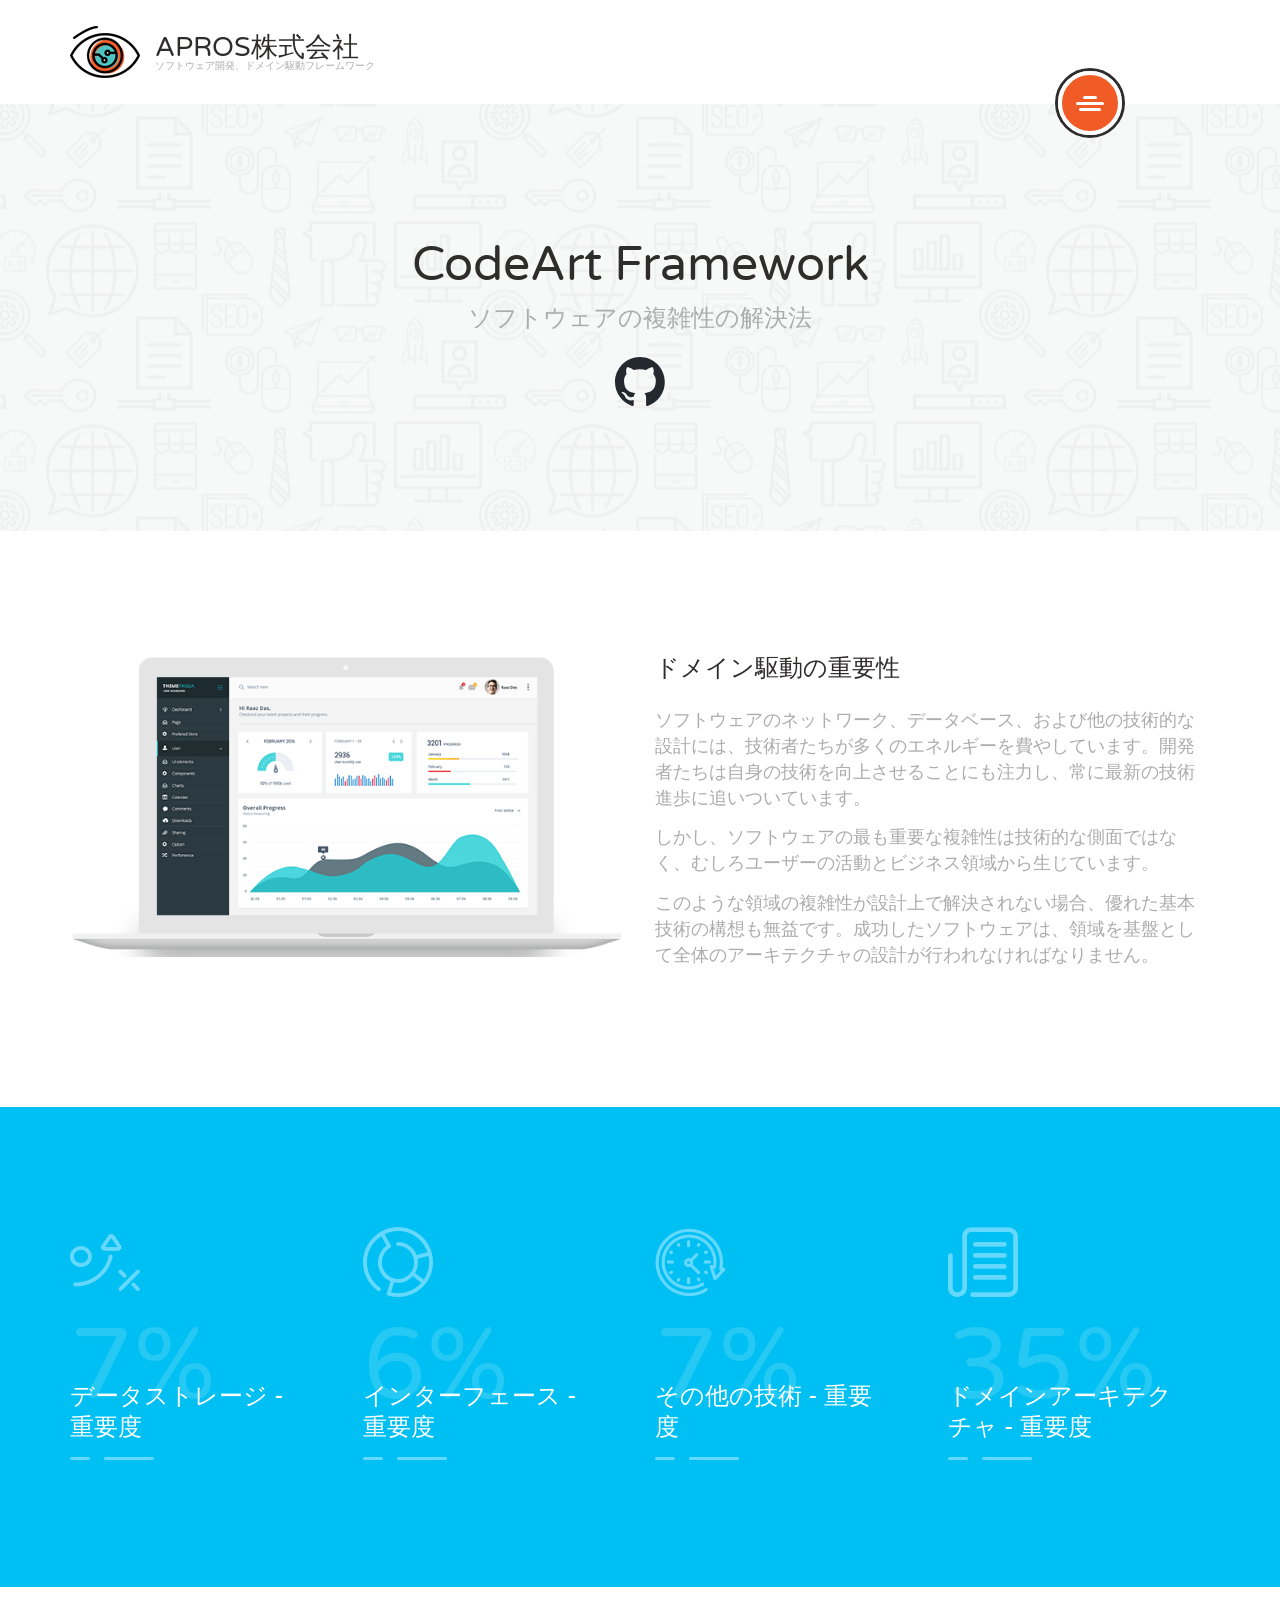
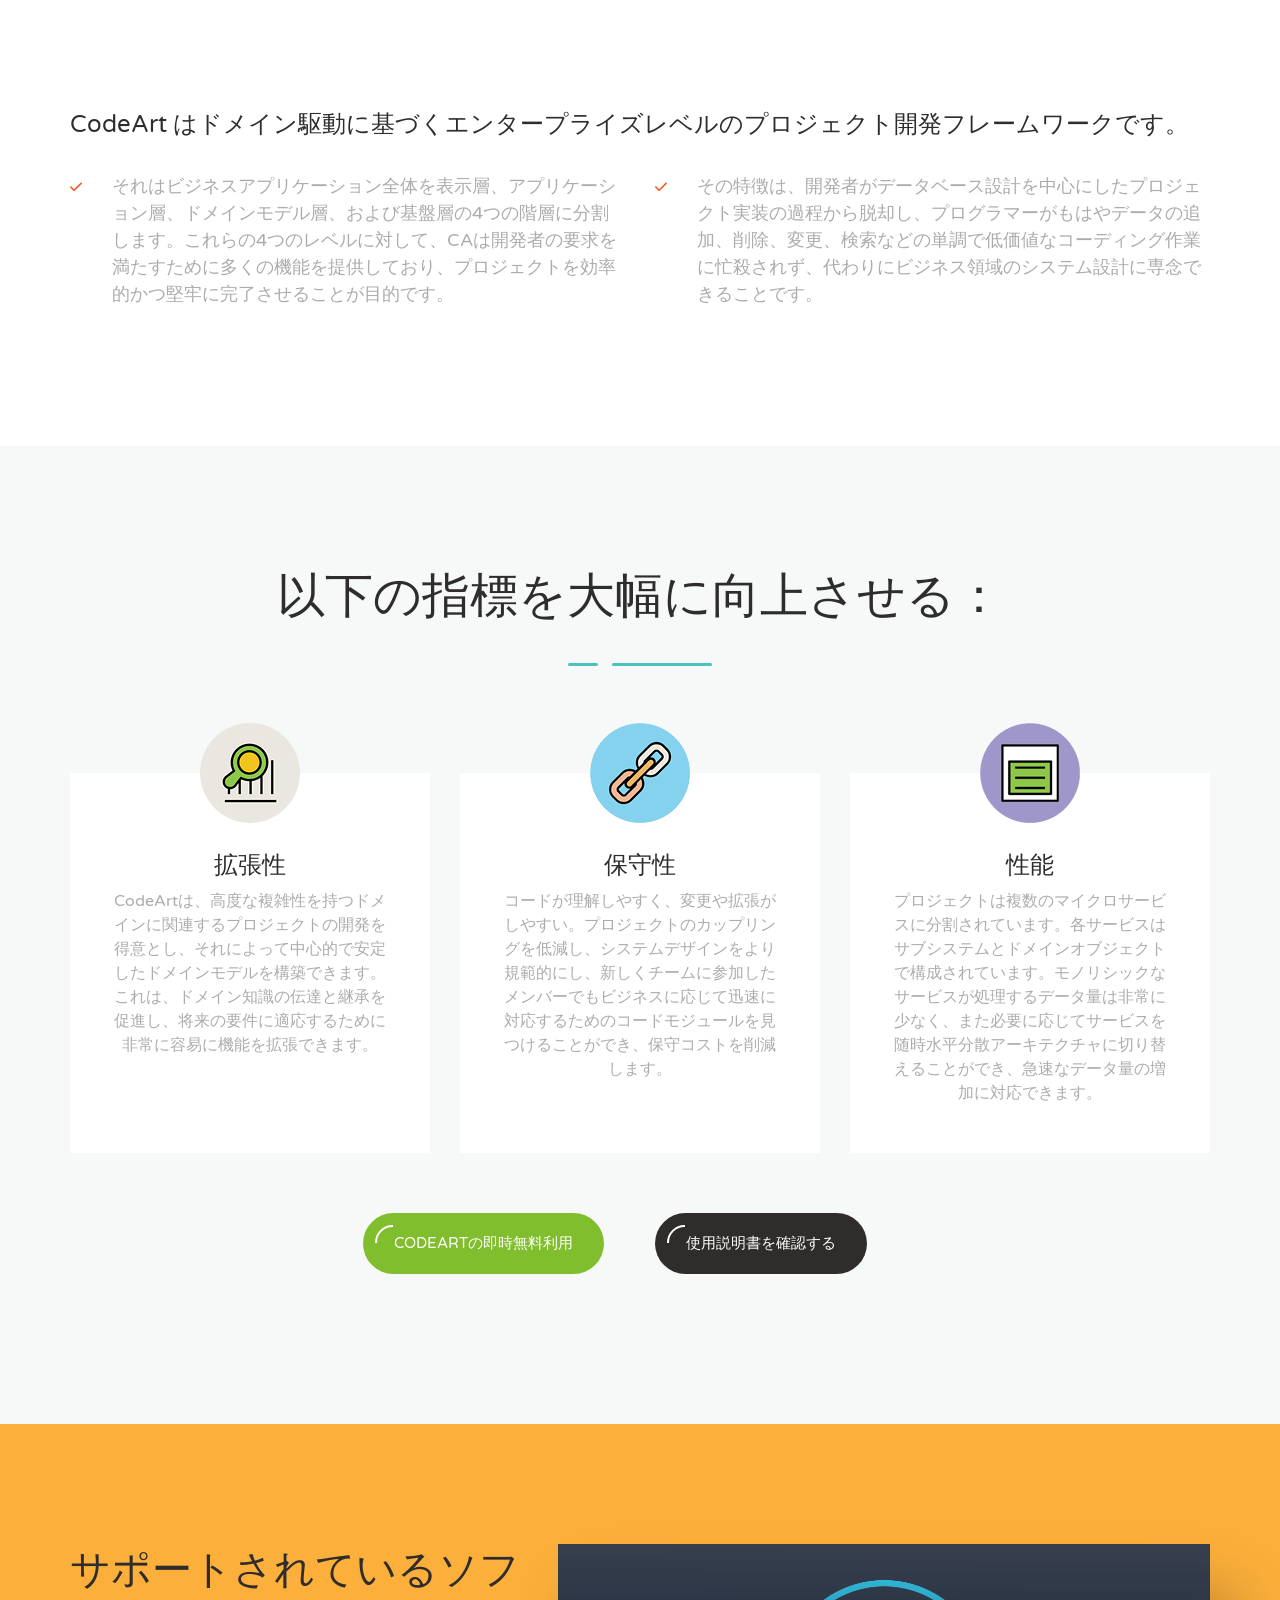
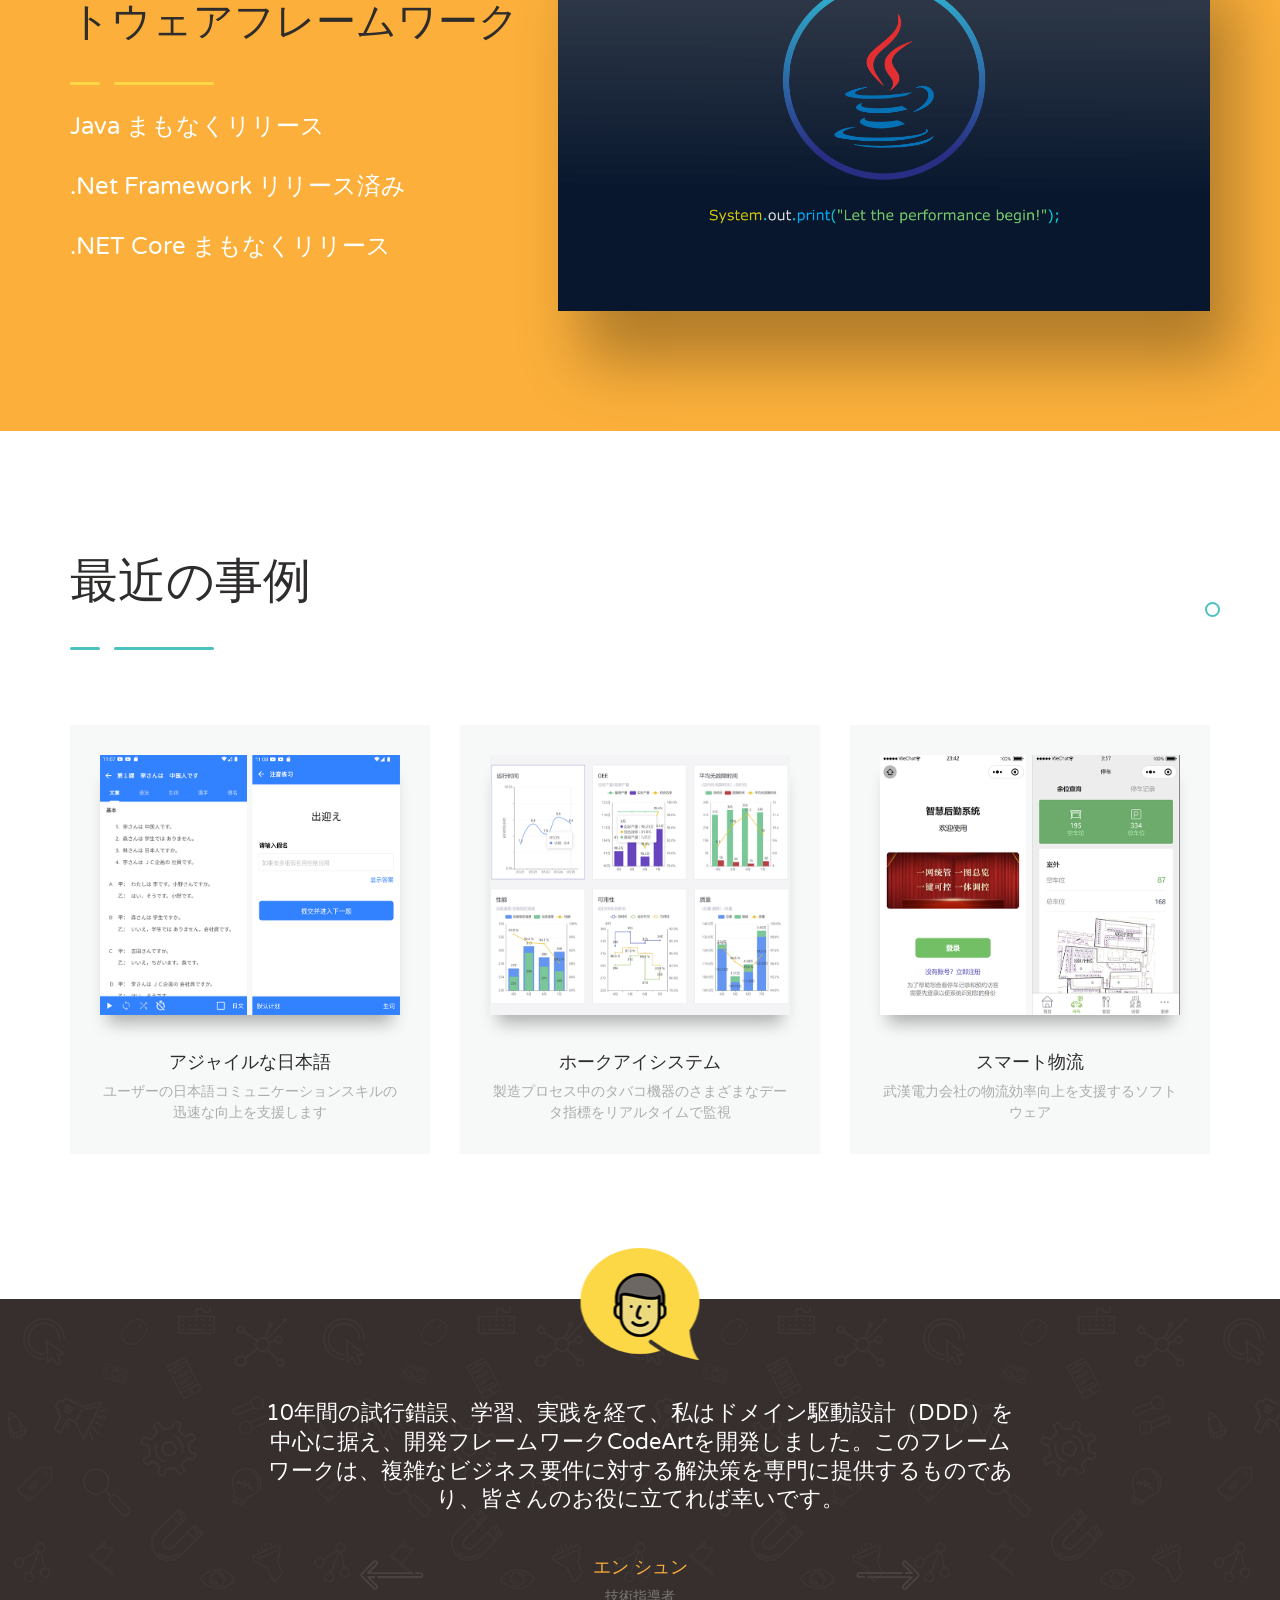
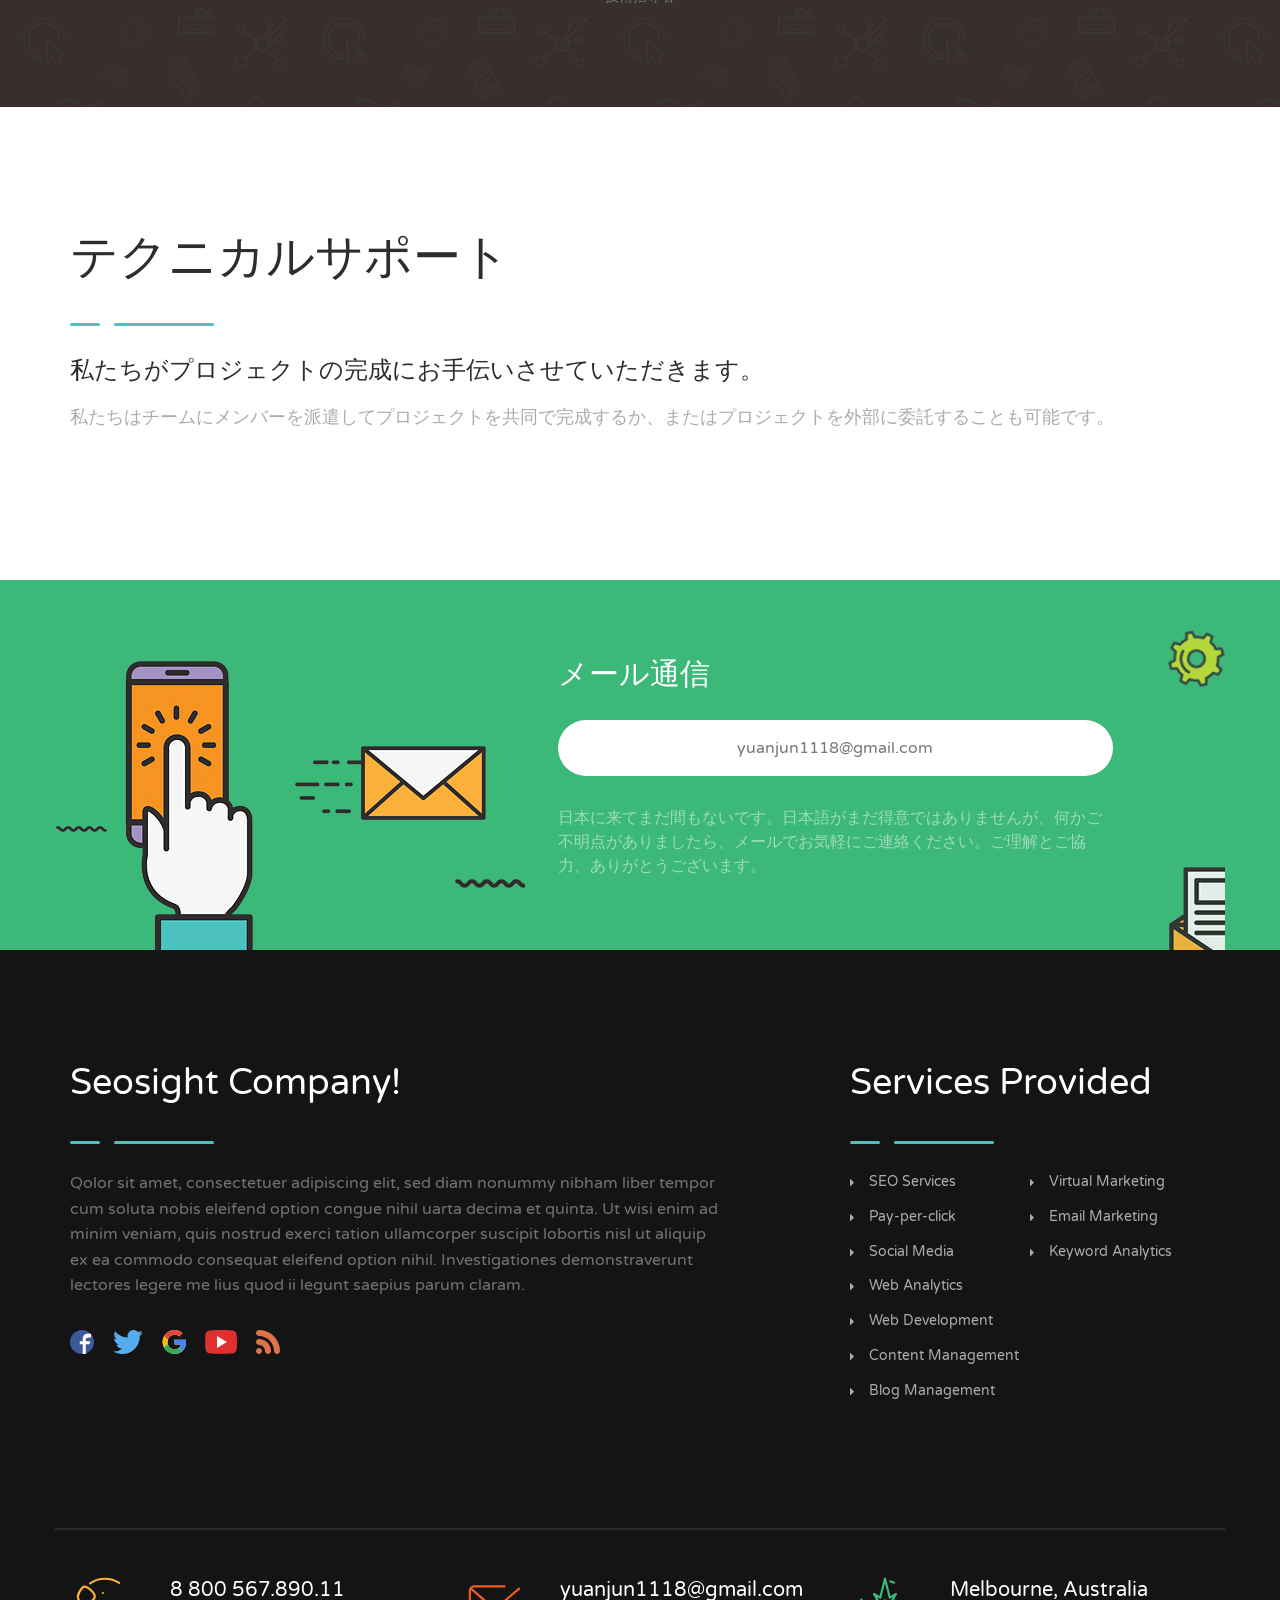
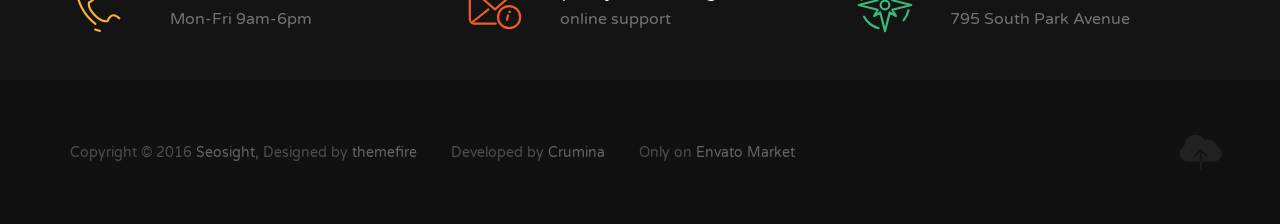
==== commit 67abc9da: "last" ====
--- a/index.html
+++ b/index.html
@@ -31,7 +31,21 @@
 	<!--External fonts-->
 
 	<link href='https://fonts.googleapis.com/css?family=Varela+Round' rel='stylesheet' type='text/css'>
-
+	<style>
+		#copy-email {
+			border-radius: 50px !important;
+    		width: 100% !important;
+			text-align: center;
+		}
+		.contacts-item .content .title {
+			font-size: 20px !important;
+			line-height: 40px;
+		}
+
+		.contacts .contacts-item .content .sub-title {
+			line-height: 18px;
+			}
+	</style>
 </head>
 
 
@@ -186,7 +200,8 @@
 	<div class="stunning-header stunning-header-bg-lightgray">
 		<div class="stunning-header-content">
 			<h1 class="stunning-header-title c-dark">CodeArt Framework</h1>
-			<h5 class="slider-content-text c-gray" data-swiper-parallax="-200">ソフトウェアの複雑性の解決法</h5>
+			<h5 class="slider-content-text c-gray" data-swiper-parallax="-200" style="padding-bottom: 20px;">ソフトウェアの複雑性の解決法</h5>
+			<a href="https://github.com/yj1118/CodeArt" target="_blank" ><img src="./img/logo/github-mark.svg" width="50px" height="50px" /></a>
 		</div>
 	</div>
 
@@ -740,7 +755,7 @@
 										<div class="testimonial-item">
 
 											<div class="testimonial-text" style="font-size: 22px;">
-												CodeArt（CA）を使用して以来、チームの開発効率が明らかに向上し、データベースへのアクセスに起因するさまざまなバグ修正の必要がなくなりました。これにより、データアクセスを中心とした開発モデルから完全に脱却しました。
+												CodeArtを使用して以来、チームの開発効率が明らかに向上し、データベースへのアクセスに起因するさまざまなバグ修正の必要がなくなりました。これにより、データアクセスを中心とした開発モデルから完全に脱却しました。
 											</div>
 
 											<div class="author-info-wrap">
@@ -785,72 +800,21 @@
 
 	<div class="container">
 		<div class="row medium-padding120">
-			<div class="col-lg-5 col-md-5 col-sm-12 col-xs-12">
+			<div class="col-lg-12 col-md-12 col-sm-12 col-xs-12">
 				<div class="heading">
-					<h4 class="h1 heading-title">See How Well Your
-						Page is Optimized</h4>
+					<h4 class="h1 heading-title">テクニカルサポート</h4>
 					<div class="heading-line">
 						<span class="short-line"></span>
 						<span class="long-line"></span>
 					</div>
 
-					<h5 class="heading-subtitle">Let us help you get your business online and grow it with passion.</h5>
-
-					<p>Our team of professional SEO experts is the perfect partner for a successful business partnership.
-					</p>
-				</div>
-			</div>
-
-			<div class="col-lg-7 col-md-7 col-sm-12 col-xs-12">
-
-				<form class="contact-form crumina-submit" data-nonce="crumina-submit-form-nonce" data-type="standard" action="modules/forms/submit.php">
-					<div class="row">
-						<div class="col-lg-6 col-md-6 col-sm-12 col-xs-12">
-							<input name="site" class="input-standard-grey" placeholder="Website URL" type="text" required>
-						</div>
-
-						<div class="col-lg-6 col-md-6 col-sm-12 col-xs-12">
-							<input name="name" class="input-standard-grey" placeholder="Your Name" type="text" required>
-						</div>
-
-					</div>
-
-					<div class="row">
-
-						<div class="col-lg-6 col-md-6 col-sm-12 col-xs-12">
-							<input name="email" class="input-standard-grey" placeholder="Email Address" type="email" required>
-						</div>
-
-						<div class="col-lg-6 col-md-6 col-sm-12 col-xs-12">
-							<input name="phone" class="input-standard-grey" placeholder="Phone" type="text">
-						</div>
-
-					</div>
-
-					<div class="row">
-						<div class="col-lg-12 col-md-12 col-sm-12 col-xs-12">
-							<textarea name="message" class="input-standard-grey" placeholder="Details"></textarea>
-						</div>
-					</div>
-
-					<div class="row">
-						<div class="submit-block table">
-							<div class="col-lg-3 table-cell">
-								<button class="btn btn-small btn--primary">
-									<span class="text">Submit Now</span>
-								</button>
-							</div>
-
-							<div class="col-lg-5 table-cell">
-								<div class="submit-block-text">
-									Please, let us know any particular things to check and the best time
-									to contact you by phone (if provided).
-								</div>
-							</div>
-						</div>
-					</div>
-				</form>
-			</div>
+					<h5 class="heading-subtitle">私たちがプロジェクトの完成にお手伝いさせていただきます。</h5>
+
+					<p>私たちはチームにメンバーを派遣してプロジェクトを共同で完成するか、またはプロジェクトを外部に委託することも可能です。</p>
+				</div>
+			</div>
+
+			
 		</div>
 	</div>
 
@@ -867,14 +831,11 @@
 					<div class="subscribe scrollme">
 
 						<div class="col-lg-6 col-lg-offset-5 col-md-6 col-md-offset-5 col-sm-12 col-xs-12">
-							<h4 class="subscribe-title">Email Newsletters!</h4>
-							<form class="subscribe-form crumina-submit" method="post" data-nonce="crumina-submit-form-nonce" data-type="standard" action="modules/forms/submit.php">
-								<input class="input-standard-grey input-white" name="email" placeholder="Your Email Address" type="email" required>
-								<button class="subscr-btn">subscribe
-									<span class="semicircle--right"></span>
-								</button>
-							</form>
-							<div class="sub-title">Sign up for new Seosignt content, updates, surveys & offers.</div>
+							<h4 class="subscribe-title">メール通信</h4>
+							<div class="subscribe-form">
+								<input id="copy-email" class="input-standard-grey input-white" name="email" readonly value="yuanjun1118@gmail.com" type="email" required>
+							</div>
+							<div class="sub-title">日本に来てまだ間もないです。日本語がまだ得意ではありませんが、何かご不明点がありましたら、メールでお気軽にご連絡ください。ご理解とご協力、ありがとうございます。</div>
 
 						</div>
 
@@ -1015,7 +976,7 @@
 							<svg enable-background="new 0 0 64 64" version="1.1" viewBox="0 0 64 64" xml:space="preserve" xmlns="http://www.w3.org/2000/svg"><polyline fill="none" points="  54,17 32,36 10,17 " stroke="#f15b26" stroke-linecap="round" stroke-linejoin="round" stroke-miterlimit="10" stroke-width="2"/><line fill="none" stroke="#f15b26" stroke-linecap="round" stroke-linejoin="round" stroke-miterlimit="10" stroke-width="2" x1="10.9" x2="26" y1="48" y2="36"/><path d="  M32.7,49H13c-2.2,0-4-1.8-4-4V19c0-2.2,1.8-4,4-4h38c2.2,0,4,1.8,4,4v15.5" fill="none" stroke="#f15b26" stroke-linecap="round" stroke-linejoin="round" stroke-miterlimit="10" stroke-width="2"/><circle cx="44.9" cy="43.1" fill="none" r="10.1" stroke="#f15b26" stroke-linecap="round" stroke-linejoin="round" stroke-miterlimit="10" stroke-width="2"/><path d="  M44,41.4c0,0-1.3,3.4-0.9,5.1c0.4,1.7,2.6,2.1,3.7,1.1" fill="none" stroke="#f15b26" stroke-linecap="round" stroke-linejoin="round" stroke-miterlimit="10" stroke-width="2"/><g><circle cx="45.4" cy="38.3" fill="#DCE9EE" r="0.9"/><path d="M45.4,37.3c-0.5,0-0.9,0.4-0.9,0.9c0,0.5,0.4,0.9,0.9,0.9s0.9-0.4,0.9-0.9C46.4,37.8,46,37.3,45.4,37.3   L45.4,37.3z" fill="#f15b26"/></g></svg>
 						</div>
 						<div class="content">
-							<a href="#" class="title">info@seosight.com</a>
+							<a href="javascript:void(0);" class="title">yuanjun1118@gmail.com</a>
 							<p class="sub-title">online support</p>
 						</div>
 					</div>
--- a/css/base.css
+++ b/css/base.css
@@ -617,6 +617,9 @@
     .pb80 {
       padding-bottom: 35px; } }
 
+.pt30 {
+  padding-top: 30px; }
+
 .pb30 {
   padding-bottom: 30px; }
 
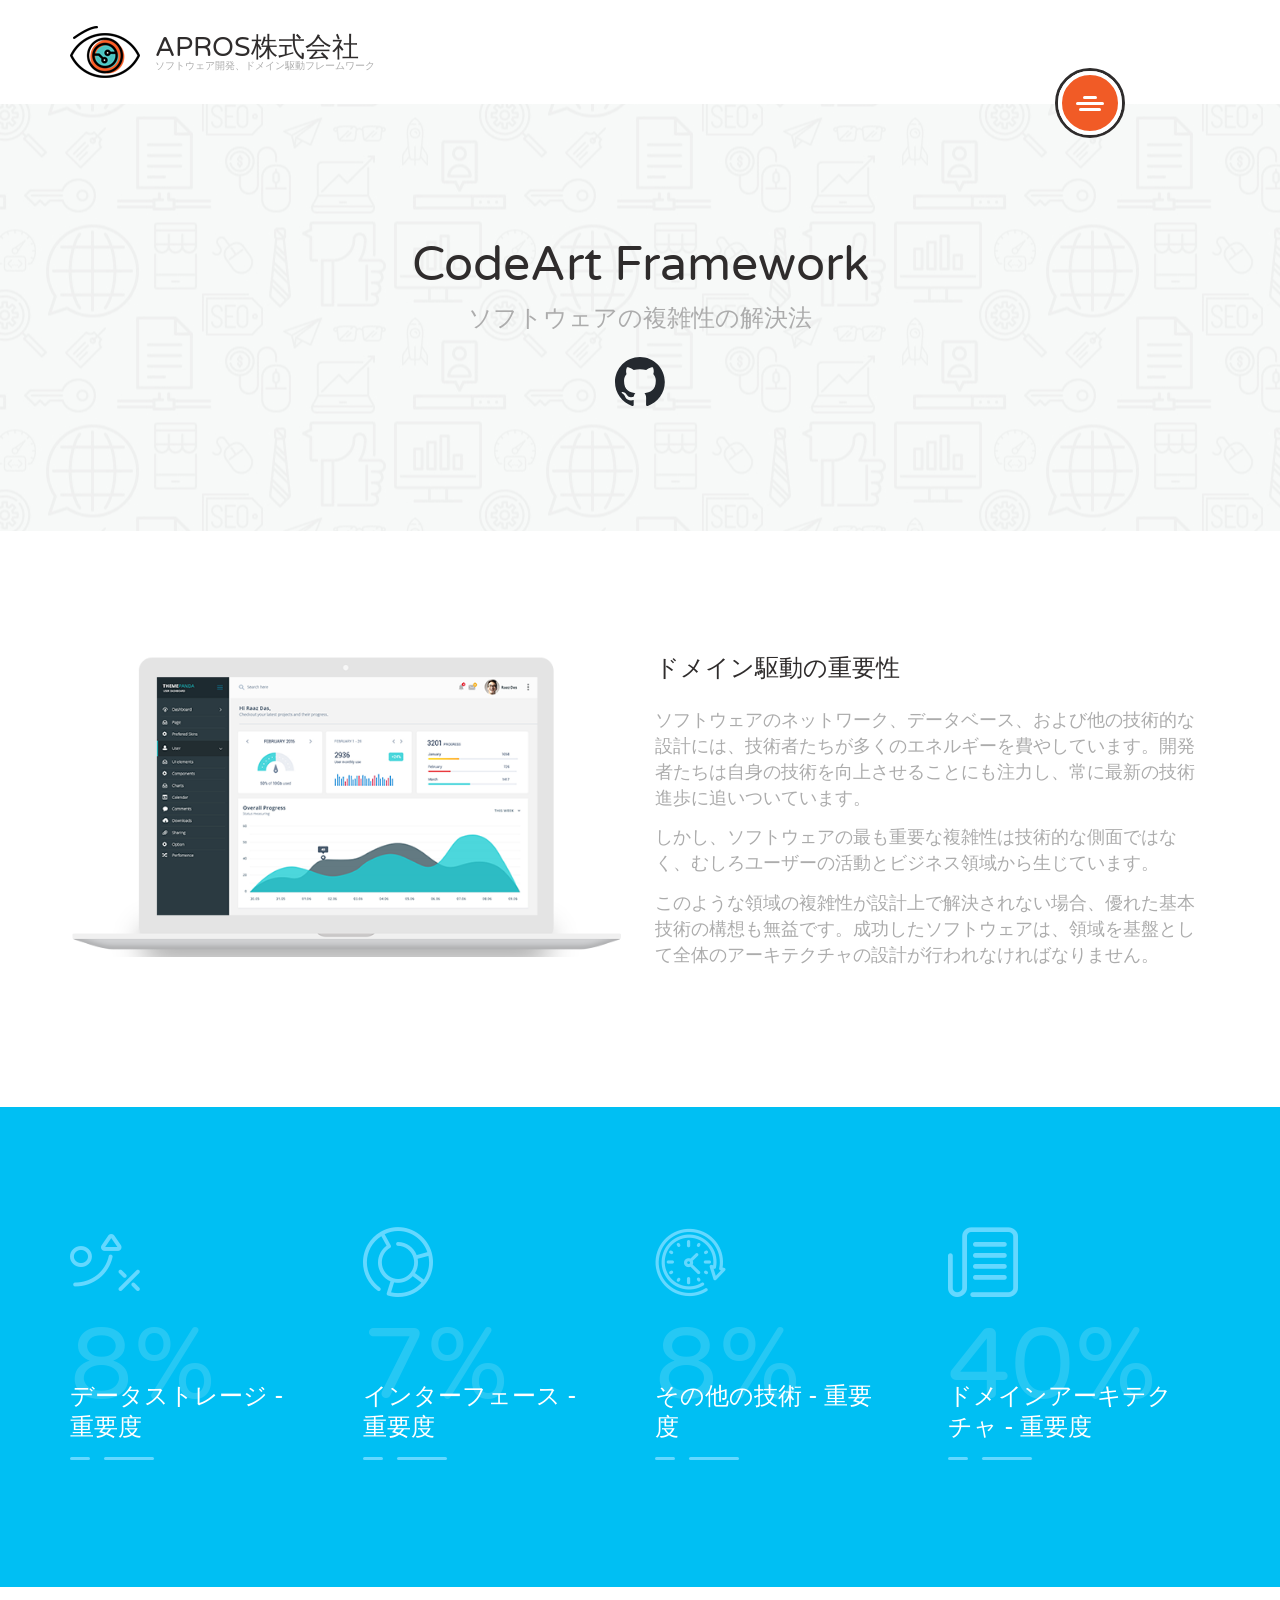
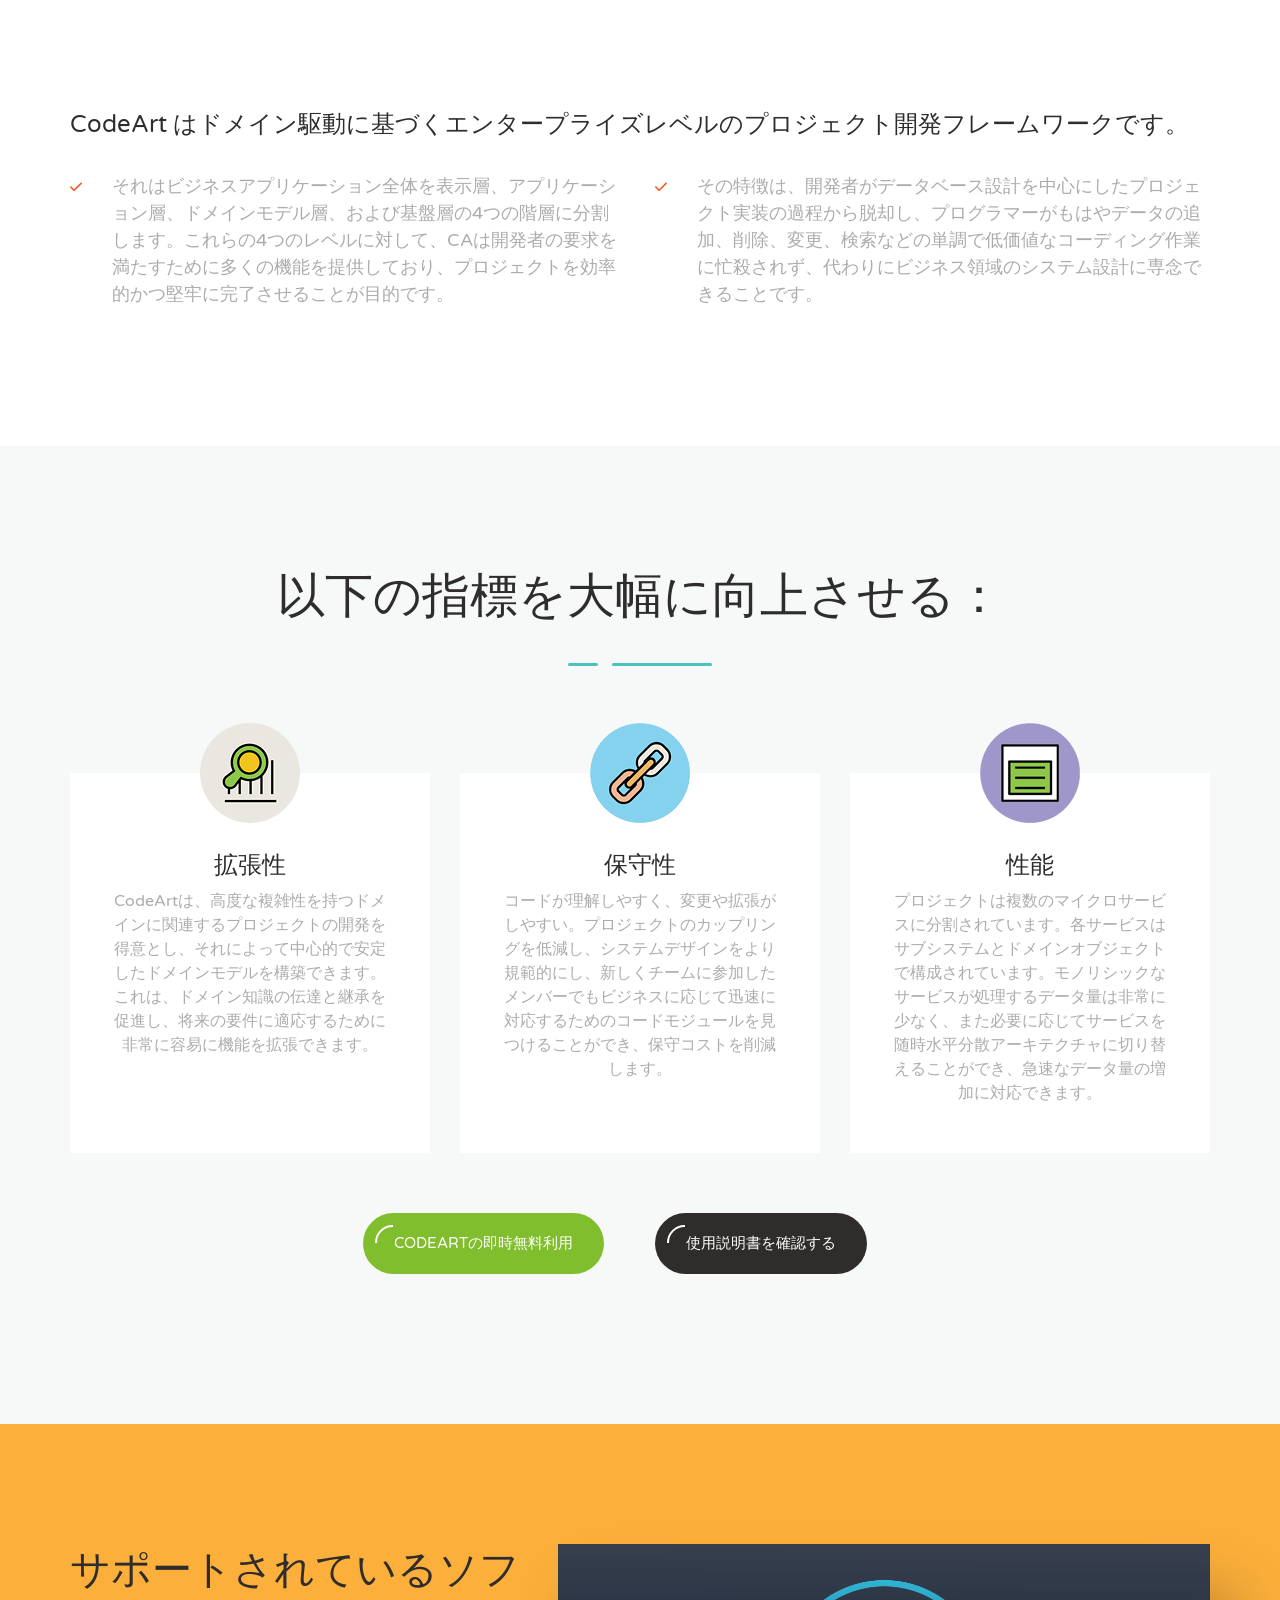
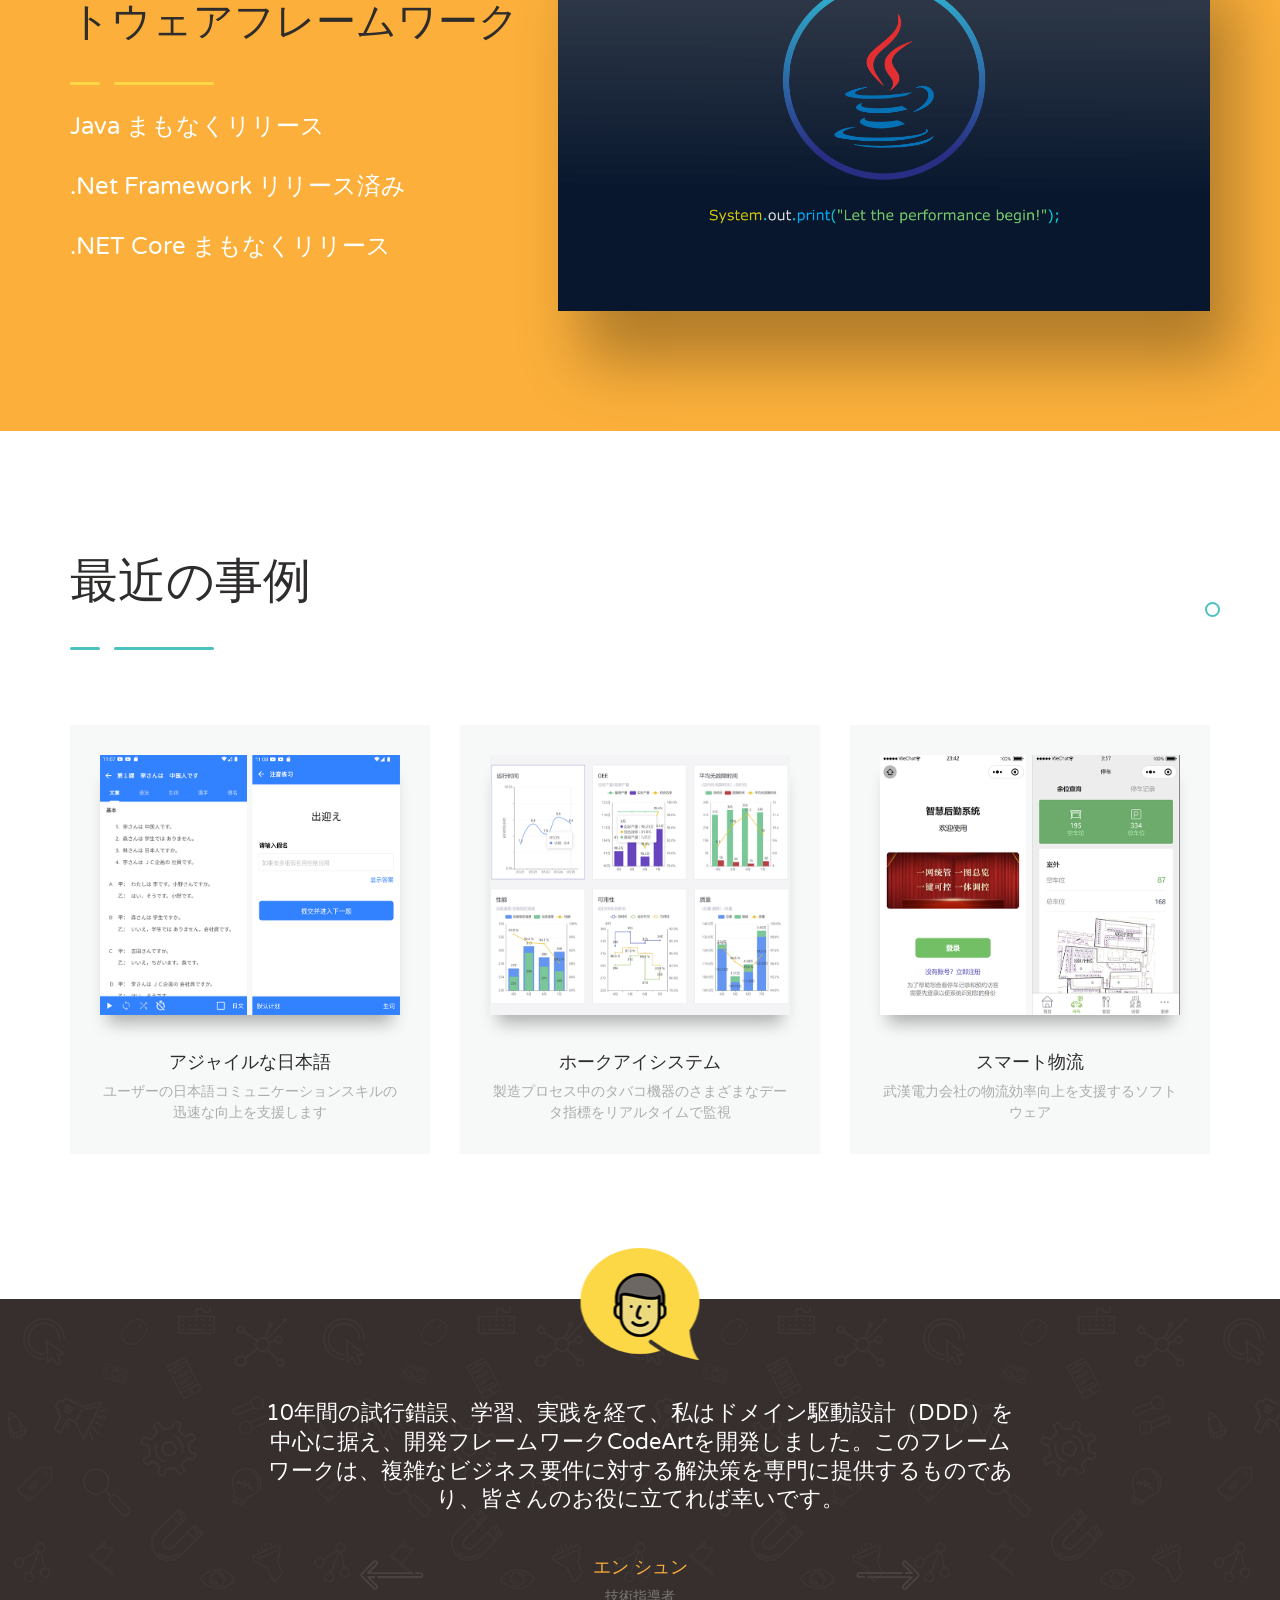
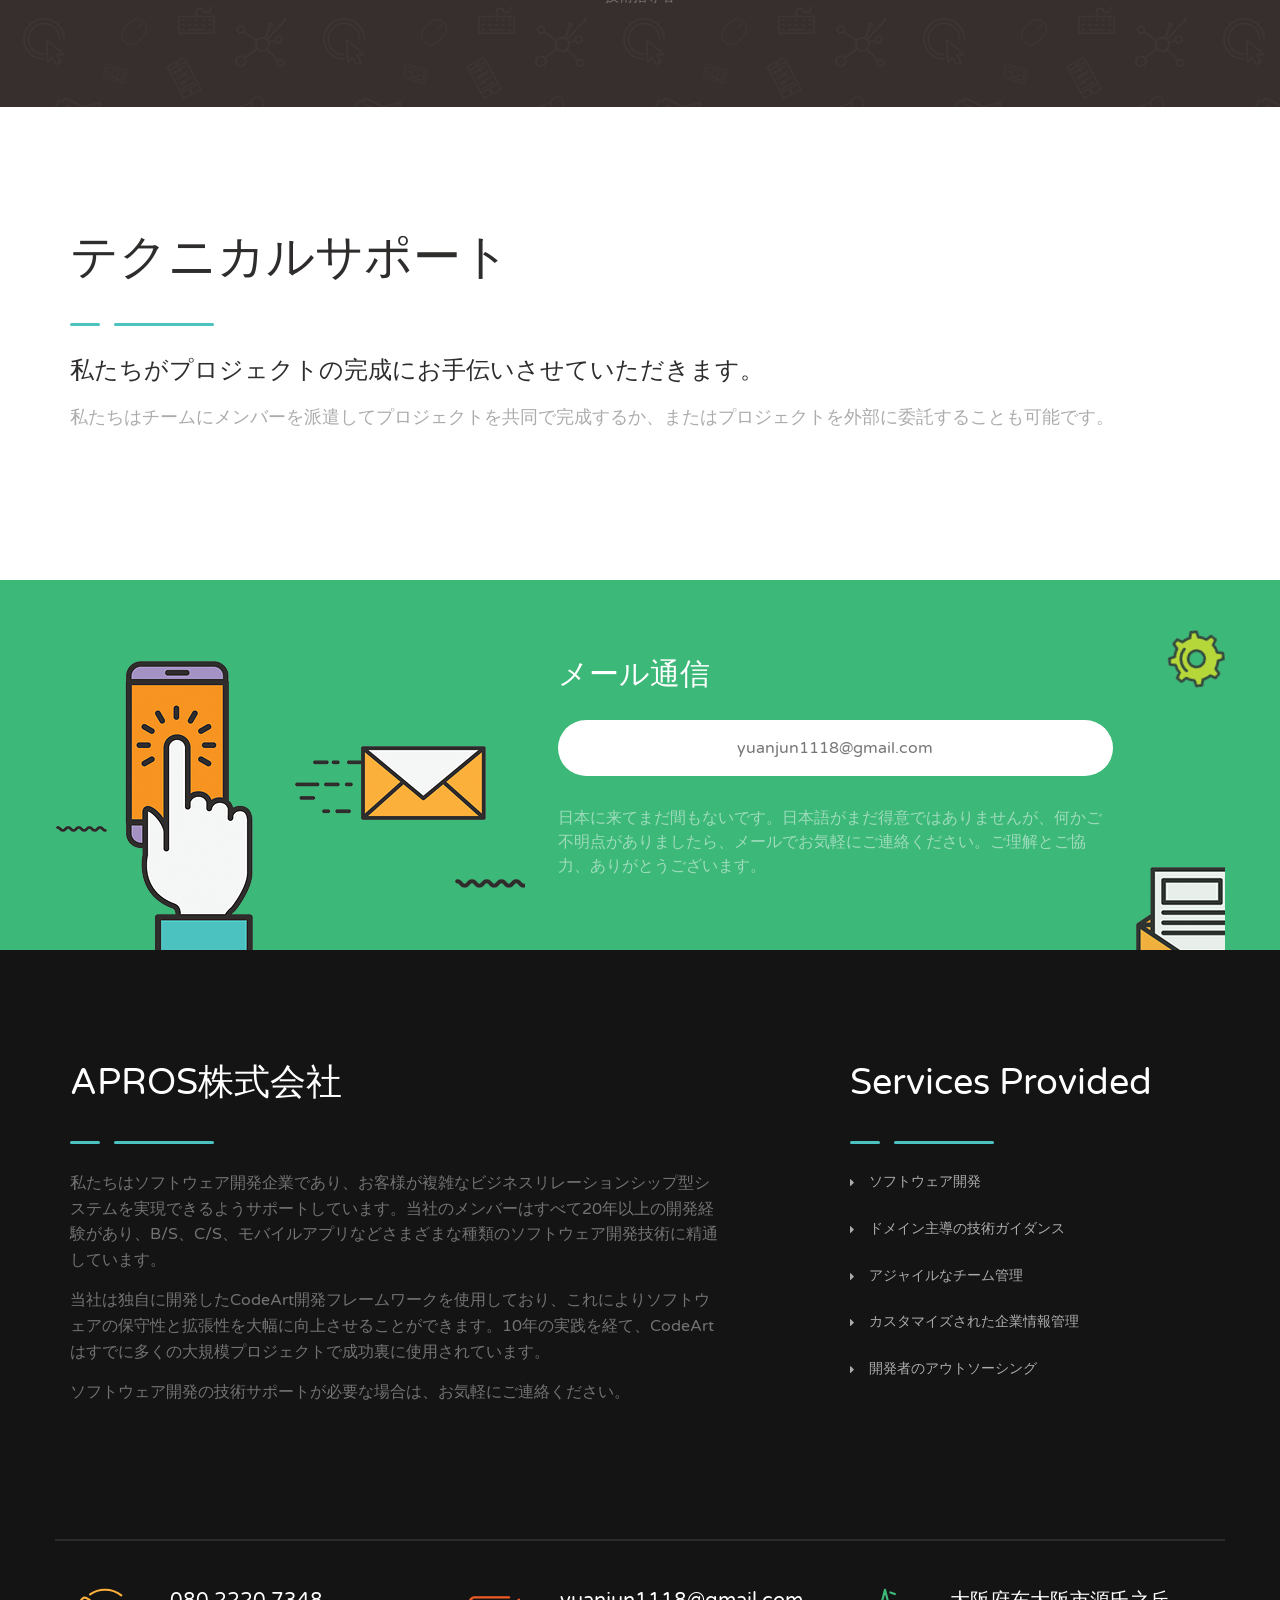
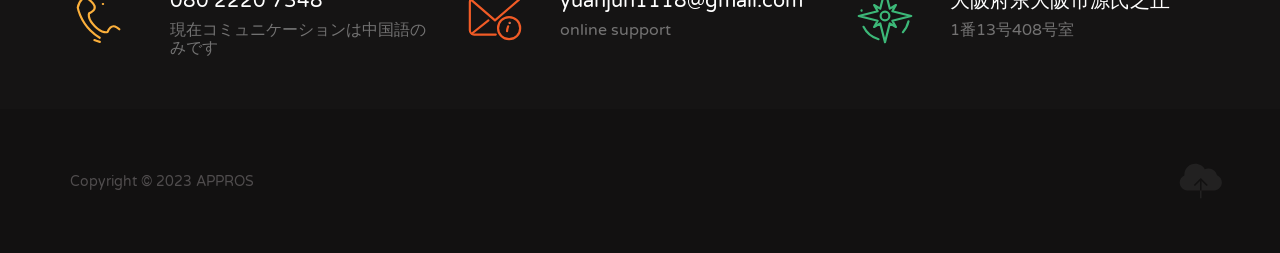
==== commit 0372f667: "no message" ====
--- a/index.html
+++ b/index.html
@@ -44,7 +44,30 @@
 
 		.contacts .contacts-item .content .sub-title {
 			line-height: 18px;
-			}
+		}
+
+		.w-100{
+			width: 100% !important;
+		}
+
+		.right-menu .right-menu-wrap {
+			padding: 80px 75px 30px 75px!important;
+		}
+
+		.right-menu .right-menu-wrap .text {
+			line-height: 22px!important;
+    		font-size: 16px!important;
+			margin-top: 15px;
+		}
+
+		.footer .info .heading .heading-text{
+			margin-bottom: 15px !important;
+		}
+
+		.services .list > li{
+			margin-bottom: 30px !important;
+		}
+
 	</style>
 </head>
 
@@ -115,14 +138,19 @@
 				<a href="index.html" class="full-block-link"></a>
 				<img loading="lazy" src="img/logo-eye.png" alt="Seosight">
 				<div class="logo-text">
-					<div class="logo-title">Seosight</div>
-				</div>
-			</div>
-
-			<p class="text">Investigationes demonstraverunt lectores legere me lius quod
-				ii legunt saepius est etiam processus dynamicus.
+					<div class="logo-title">APROS株式会社</div>
+				</div>
+			</div>
+
+			<p class="text">
+				私たちはソフトウェア開発企業であり、お客様が複雑なビジネスリレーションシップ型システムを実現できるようサポートしています。当社のメンバーはすべて20年以上の開発経験があり、B/S、C/S、モバイルアプリなどさまざまな種類のソフトウェア開発技術に精通しています。
 			</p>
-
+			<p class="text">
+				当社は独自に開発したCodeArt開発フレームワークを使用しており、これによりソフトウェアの保守性と拡張性を大幅に向上させることができます。10年の実践を経て、CodeArtはすでに多くの大規模プロジェクトで成功裏に使用されています。
+			</p>
+			<p class="text">
+				ソフトウェア開発の技術サポートが必要な場合は、お気軽にご連絡ください。
+			</p>
 		</div>
 <!-- 
 		<div class="widget login">
@@ -156,17 +184,15 @@
 		<div class="widget contacts">
 
 			<h4 class="contacts-title">Get In Touch</h4>
-			<p class="contacts-text">Lorem ipsum dolor sit amet, duis metus ligula amet in purus,
-				vitae donec vestibulum enim, tincidunt massa sit, convallis ipsum.
-			</p>
-
-			<!-- <div class="contacts-item">
+			
+
+			<div class="contacts-item">
 				<img loading="lazy" src="img/contact4.png" alt="phone">
 				<div class="content">
-					<a href="#" class="title">8 800 567.890.11</a>
-					<p class="sub-title">Mon-Fri 9am-6pm</p>
-				</div>
-			</div> -->
+					<a href="#" class="title">080 2220 7348</a>
+					<p class="sub-title">現在コミュニケーションは中国語のみです</p>
+				</div>
+			</div>
 
 			<div class="contacts-item">
 				<img loading="lazy" src="img/contact5.png" alt="phone">
@@ -179,8 +205,8 @@
 			<div class="contacts-item">
 				<img loading="lazy" src="img/contact6.png" alt="phone">
 				<div class="content">
-					<a href="#" class="title">Melbourne, Australia</a>
-					<p class="sub-title">795 South Park Avenue</p>
+					<a href="#" class="title">大阪府东大阪市源氏之丘</a>
+					<p class="sub-title">1番13号408号室</p>
 				</div>
 			</div>
 
@@ -863,20 +889,23 @@
 			<div class="info">
 				<div class="col-lg-7 col-md-7 col-sm-12 col-xs-12">
 					<div class="heading">
-						<h3 class="heading-title">Seosight Company!</h3>
+						<h3 class="heading-title">APROS株式会社</h3>
 						<div class="heading-line">
 							<span class="short-line"></span>
 							<span class="long-line"></span>
 						</div>
-						<p class="heading-text">Qolor sit amet, consectetuer adipiscing elit, sed diam nonummy nibham
-							liber tempor cum soluta nobis eleifend option congue nihil uarta decima et quinta.
-							Ut wisi enim ad minim veniam, quis nostrud exerci tation ullamcorper suscipit lobortis nisl
-							ut aliquip ex ea commodo consequat eleifend option nihil. Investigationes demonstraverunt
-							lectores legere me lius quod ii legunt saepius parum claram.
+						<p class="heading-text">
+							私たちはソフトウェア開発企業であり、お客様が複雑なビジネスリレーションシップ型システムを実現できるようサポートしています。当社のメンバーはすべて20年以上の開発経験があり、B/S、C/S、モバイルアプリなどさまざまな種類のソフトウェア開発技術に精通しています。
 						</p>
-					</div>
-
-					<div class="socials">
+						<p class="heading-text">
+							当社は独自に開発したCodeArt開発フレームワークを使用しており、これによりソフトウェアの保守性と拡張性を大幅に向上させることができます。10年の実践を経て、CodeArtはすでに多くの大規模プロジェクトで成功裏に使用されています。
+						</p>
+						<p class="heading-text">
+							ソフトウェア開発の技術サポートが必要な場合は、お気軽にご連絡ください。
+						</p>
+					</div>
+
+					<!-- <div class="socials">
 						<a href="" class="social__item">
 							<img loading="lazy" src="svg/circle-facebook.svg" alt="facebook">
 						</a>
@@ -892,7 +921,7 @@
 						<a href="" class="social__item">
 							<img loading="lazy" src="svg/rss.svg" alt="rss">
 						</a>
-					</div>
+					</div> -->
 				</div>
 
 				<div class="col-lg-4 col-lg-offset-1 col-md-4 col-md-offset-1 col-sm-12 col-xs-12">
@@ -905,38 +934,30 @@
 							</div>
 						</div>
 
-						<ul class="list list--primary">
+						<ul class="list list--primary w-100">
 							<li>
 								<i class="fa fa-caret-right" aria-hidden="true"></i>
-								<a href="#">SEO Services</a>
+								<a href="javascript:void(0);">ソフトウェア開発</a>
 							</li>
 							<li>
 								<i class="fa fa-caret-right" aria-hidden="true"></i>
-								<a href="#">Pay-per-click</a>
+								<a href="javascript:void(0);">ドメイン主導の技術ガイダンス</a>
 							</li>
 							<li>
 								<i class="fa fa-caret-right" aria-hidden="true"></i>
-								<a href="#">Social Media</a>
+								<a href="javascript:void(0);">アジャイルなチーム管理</a>
 							</li>
 							<li>
 								<i class="fa fa-caret-right" aria-hidden="true"></i>
-								<a href="#">Web Analytics</a>
+								<a href="javascript:void(0);">カスタマイズされた企業情報管理</a>
 							</li>
 							<li>
 								<i class="fa fa-caret-right" aria-hidden="true"></i>
-								<a href="#">Web Development</a>
-							</li>
-							<li>
-								<i class="fa fa-caret-right" aria-hidden="true"></i>
-								<a href="#">Content Management</a>
-							</li>
-							<li>
-								<i class="fa fa-caret-right" aria-hidden="true"></i>
-								<a href="#">Blog Management</a>
+								<a href="javascript:void(0);">開発者のアウトソーシング</a>
 							</li>
 						</ul>
 
-						<ul class="list list--primary">
+						<!-- <ul class="list list--primary">
 							<li>
 								<i class="fa fa-caret-right" aria-hidden="true"></i>
 								<a href="#">Virtual Marketing</a>
@@ -949,7 +970,7 @@
 								<i class="fa fa-caret-right" aria-hidden="true"></i>
 								<a href="#">Keyword Analytics</a>
 							</li>
-						</ul>
+						</ul> -->
 					</div>
 				</div>
 			</div>
@@ -964,8 +985,8 @@
 							<svg enable-background="new 0 0 64 64" version="1.1" viewBox="0 0 64 64" xml:space="preserve" xmlns="http://www.w3.org/2000/svg"><path d="  M45.1,44.2C42.9,42,39.6,40,37,42.6c-1.8,1.8-2.6,3.9-2.6,3.9s-4.3,2.3-11.7-5.2s-5.2-11.7-5.2-11.7s2.1-0.8,3.9-2.6  c2.6-2.6,0.6-5.9-1.7-8.1c-2.7-2.7-6.2-4.9-8.2-2.9c-3.7,3.7-4.4,8.4-4.4,8.4S9,35.5,18.7,45.3s20.9,11.6,20.9,11.6s4.7-0.7,8.4-4.4  C50,50.4,47.8,46.9,45.1,44.2z" fill="none" stroke="#fcb03b" stroke-linecap="round" stroke-linejoin="round" stroke-miterlimit="10" stroke-width="2"/><path d="  M18.4,12.2C22.2,9.5,26.9,8,32,8c13.3,0,24,10.8,24,24c0,4-1.3,9-4.4,12.2" fill="none" stroke="#fcb03b" stroke-linecap="round" stroke-linejoin="round" stroke-miterlimit="10" stroke-width="2"/><path d="  M27.3,55.6c-9.8-1.9-17.5-9.8-19.1-19.7" fill="none" stroke="#fcb03b" stroke-linecap="round" stroke-linejoin="round" stroke-miterlimit="10" stroke-width="2"/><path d="  M30,21c0,0,4.4,0,5.2,0c1.2,0,1.8,0.2,1.8,1.1s0,0.7,0,1.3c0,0.6,0,1.4-1.6,2.5c-2.3,1.6-5.6,3.8-5.6,5.1c0,1.6,0.7,2,1.8,2  s5.3,0,5.3,0" fill="none" stroke="#fcb03b" stroke-linecap="round" stroke-linejoin="round" stroke-miterlimit="10" stroke-width="2"/><path d="  M40,21c0,0,0,2.8,0,3.8S39.9,27,41.5,27c1.6,0,4.5,0,4.5,0v-6.1V33" fill="none" stroke="#fcb03b" stroke-linecap="round" stroke-linejoin="round" stroke-miterlimit="10" stroke-width="2"/></svg>
 						</div>
 						<div class="content">
-							<a href="#" class="title">8 800 567.890.11</a>
-							<p class="sub-title">Mon-Fri 9am-6pm</p>
+							<a href="#" class="title">080 2220 7348</a>
+							<p class="sub-title">現在コミュニケーションは中国語のみです</p>
 						</div>
 					</div>
 				</div>
@@ -988,8 +1009,8 @@
 							<svg enable-background="new 0 0 64 64" version="1.1" viewBox="0 0 64 64" xml:space="preserve" xmlns="http://www.w3.org/2000/svg"><polygon fill="none" points="  38.7,36.4 56,32 38.7,27.6 42,22 36.4,25.3 32,8 27.6,25.3 22,22 25.3,27.6 8,32 25.3,36.4 22,42 27.6,38.7 32,56 36.4,38.7 42,42   " stroke="#3cb878" stroke-linecap="round" stroke-linejoin="round" stroke-miterlimit="10" stroke-width="2"></polygon><circle cx="32" cy="32" fill="none" r="4" stroke="#3cb878" stroke-linecap="round" stroke-linejoin="round" stroke-miterlimit="10" stroke-width="2"></circle><path d="  M26.1,53.2c-7.9-2.2-13.9-8.6-15.6-16.7" fill="none" stroke="#3cb878" stroke-linecap="round" stroke-linejoin="round" stroke-miterlimit="10" stroke-width="2"></path><path d="  M53.5,36.9c-1.8,8.1-8.2,14.6-16.3,16.5" fill="none" stroke="#3cb878" stroke-linecap="round" stroke-linejoin="round" stroke-miterlimit="10" stroke-width="2"></path><path d="  M36.9,10.5c8.2,1.9,14.7,8.3,16.6,16.6" fill="none" stroke="#3cb878" stroke-linecap="round" stroke-linejoin="round" stroke-miterlimit="10" stroke-width="2"></path><path d="  M10.5,27.1c1.9-8.2,8.3-14.6,16.4-16.5" fill="none" stroke="#3cb878" stroke-linecap="round" stroke-linejoin="round" stroke-miterlimit="10" stroke-width="2"></path></svg>
 						</div>
 						<div class="content">
-							<a href="#" class="title">Melbourne, Australia</a>
-							<p class="sub-title">795 South Park Avenue</p>
+							<a href="#" class="title">大阪府东大阪市源氏之丘</a>
+							<p class="sub-title">1番13号408号室</p>
 						</div>
 					</div>
 				</div>
@@ -1003,13 +1024,8 @@
 			<div class="row">
 				<div class="col-lg-12 col-md-12 col-sm-12 col-xs-12">
                     <span>
-                        Copyright © 2016 <a href="index.html" class="sub-footer__link">Seosight,</a>
-                        Designed by <a href="https://themeforest.net/user/themefire/portfolio">themefire</a>
+                        Copyright © 2023 APPROS
                     </span>
-
-					<span>Developed by <a href="https://themeforest.net/user/crumina/portfolio">Crumina</a></span>
-					<span>Only on <a href="https://themeforest.net/user/crumina/portfolio">Envato Market</a></span>
-
 					<a class="back-to-top" href="#">
 						<svg class="back-to-top">
 							<use xlink:href="#to-top"></use>
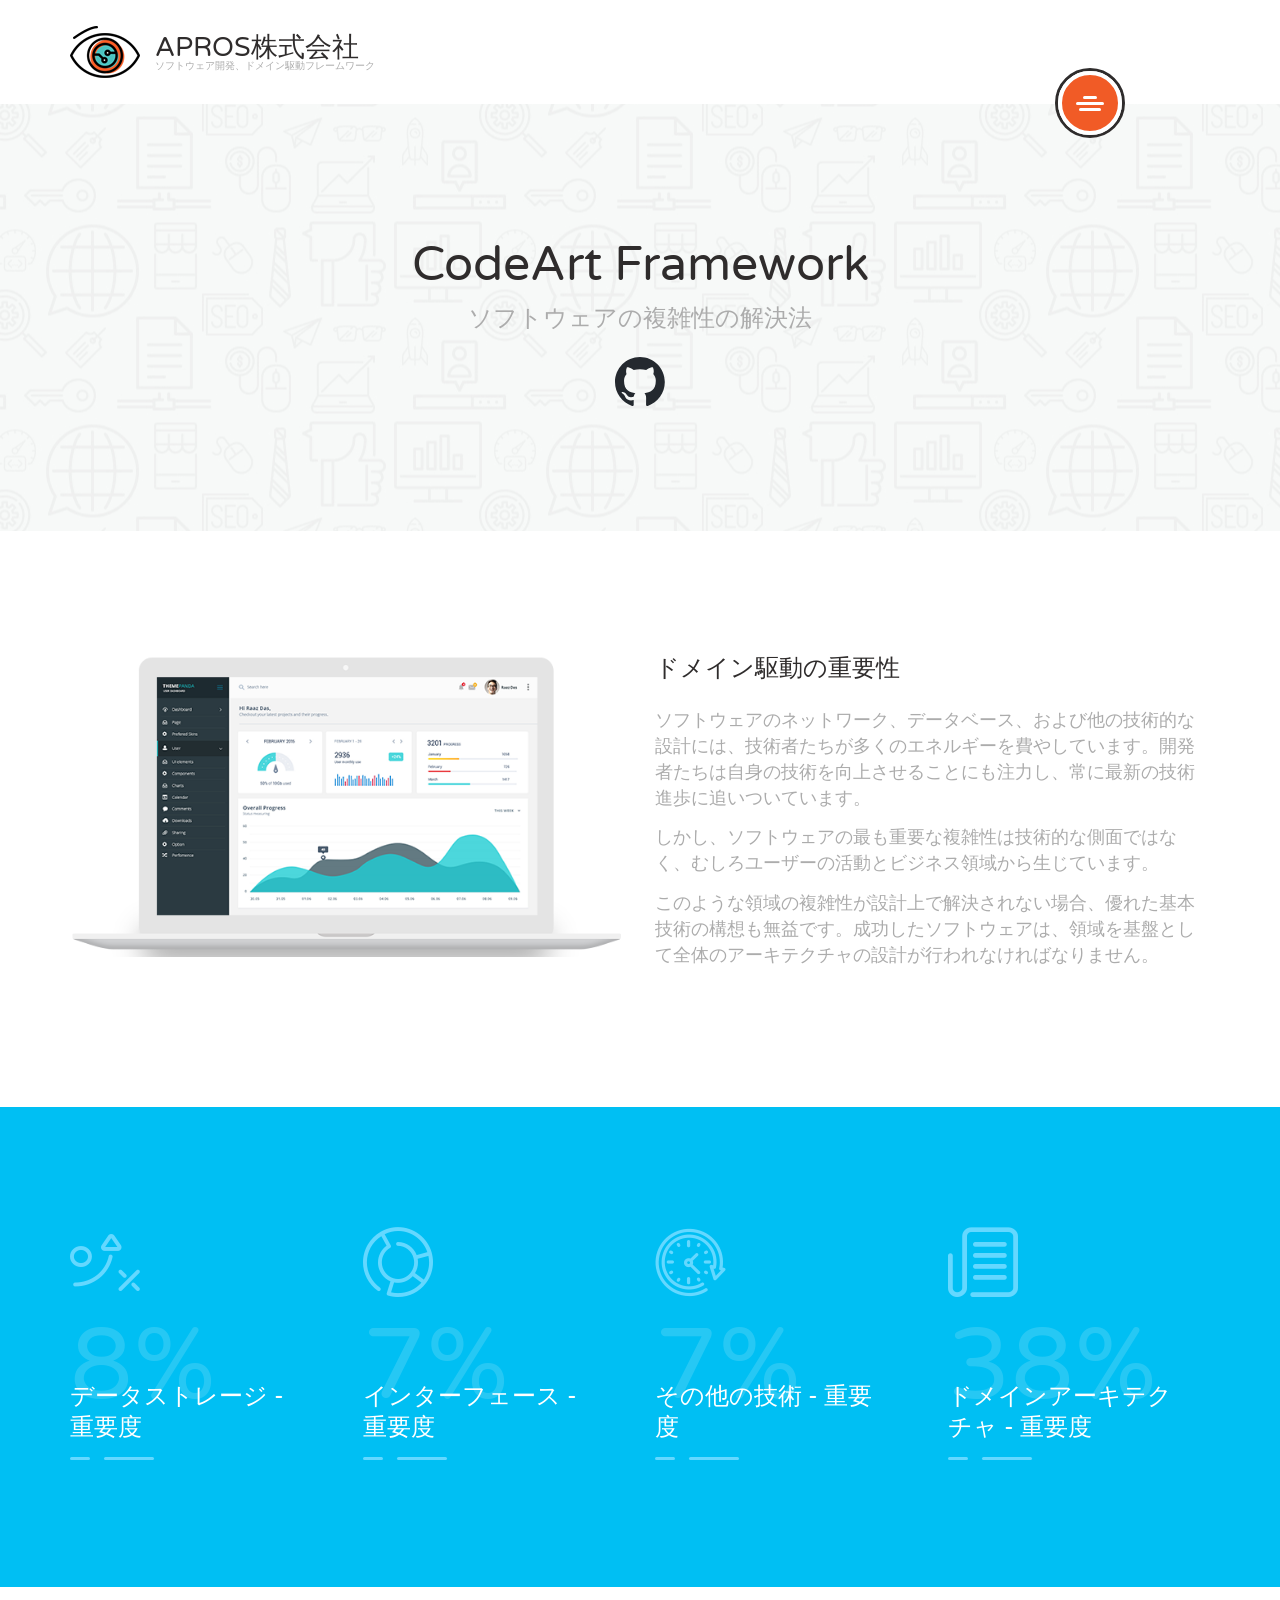
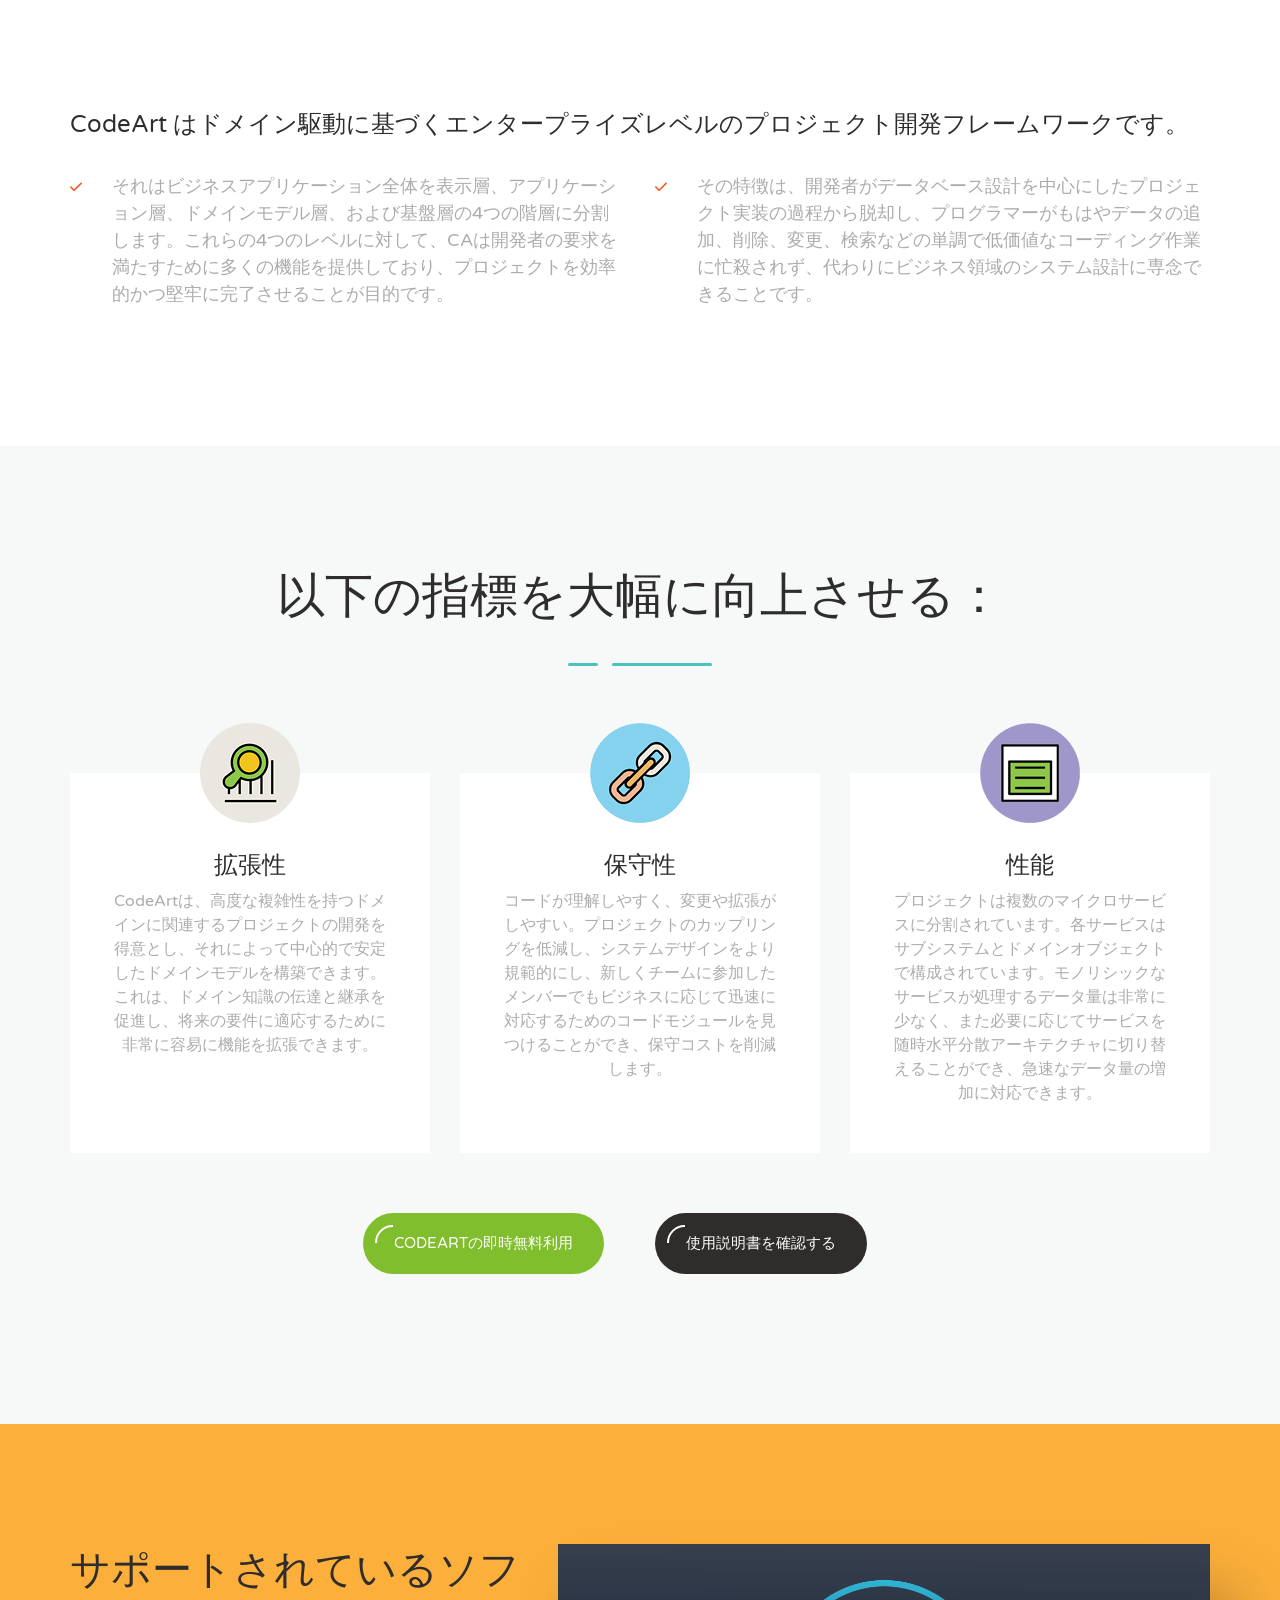
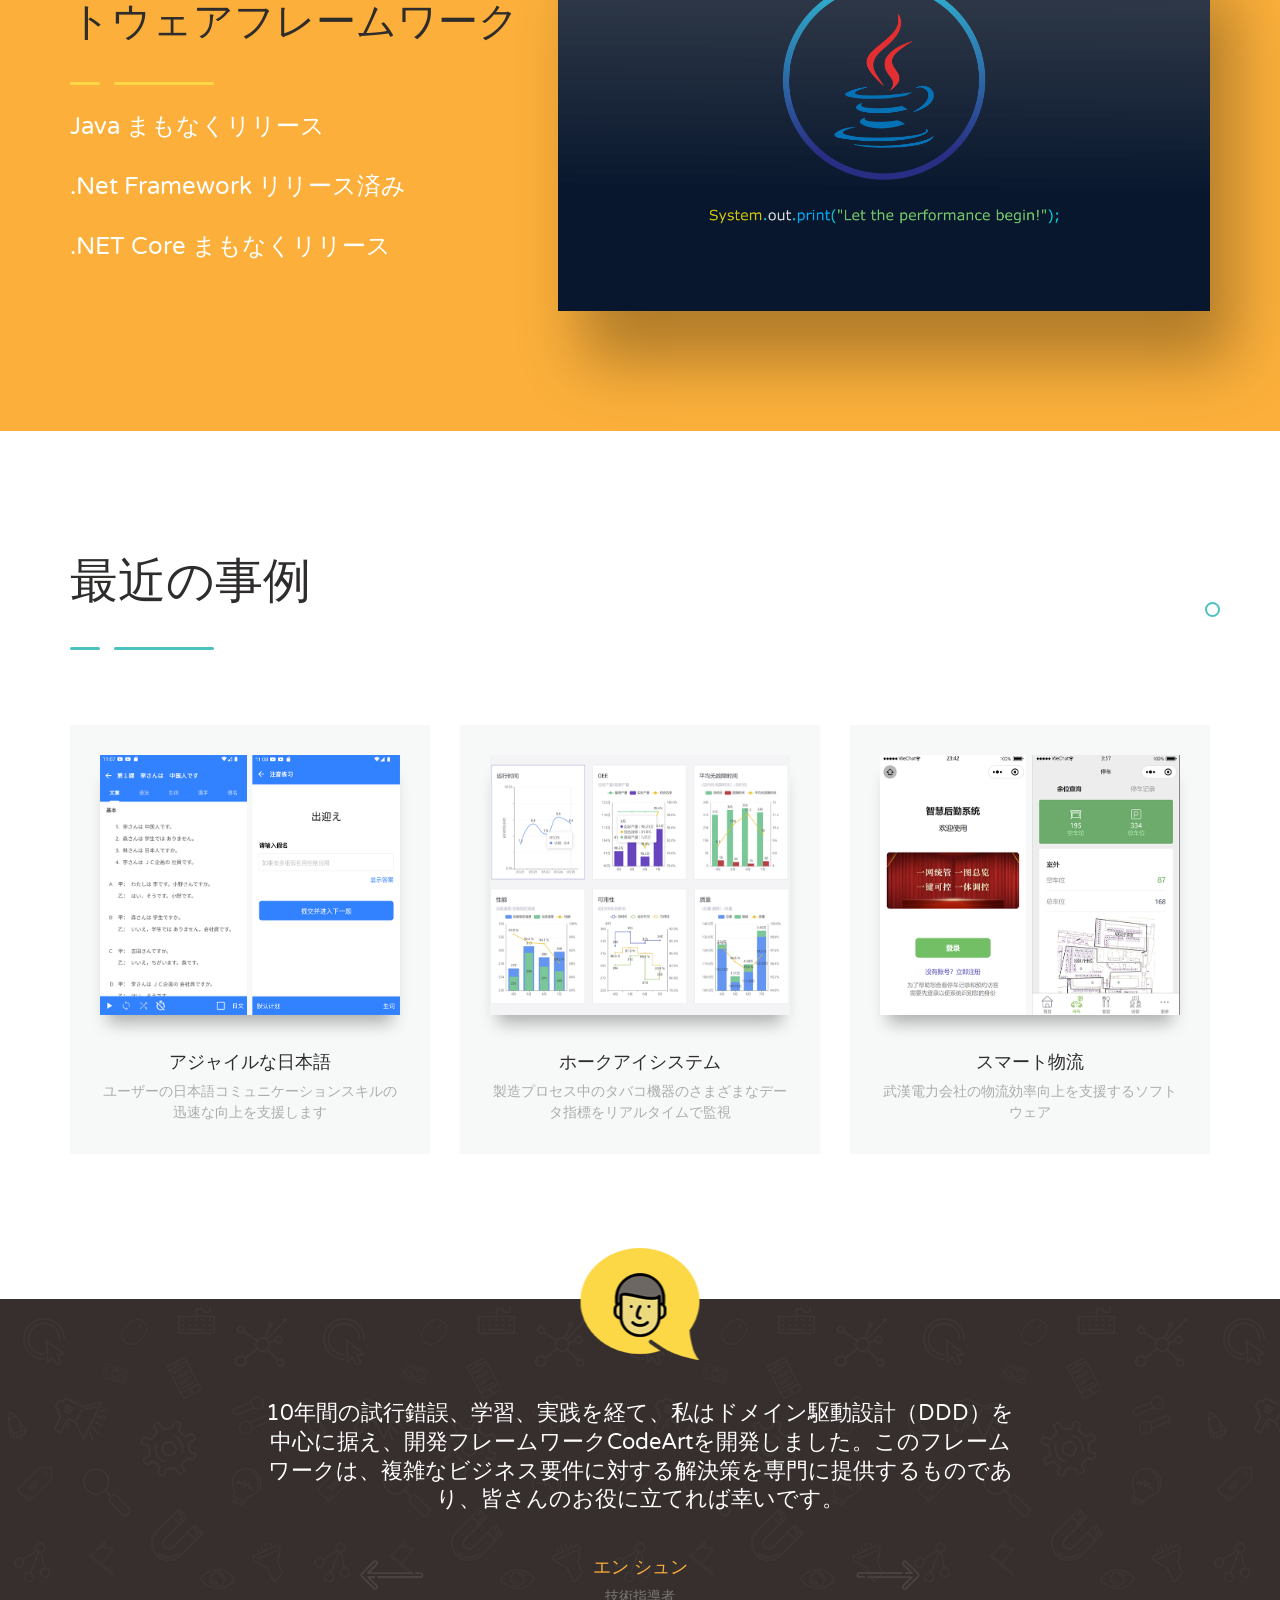
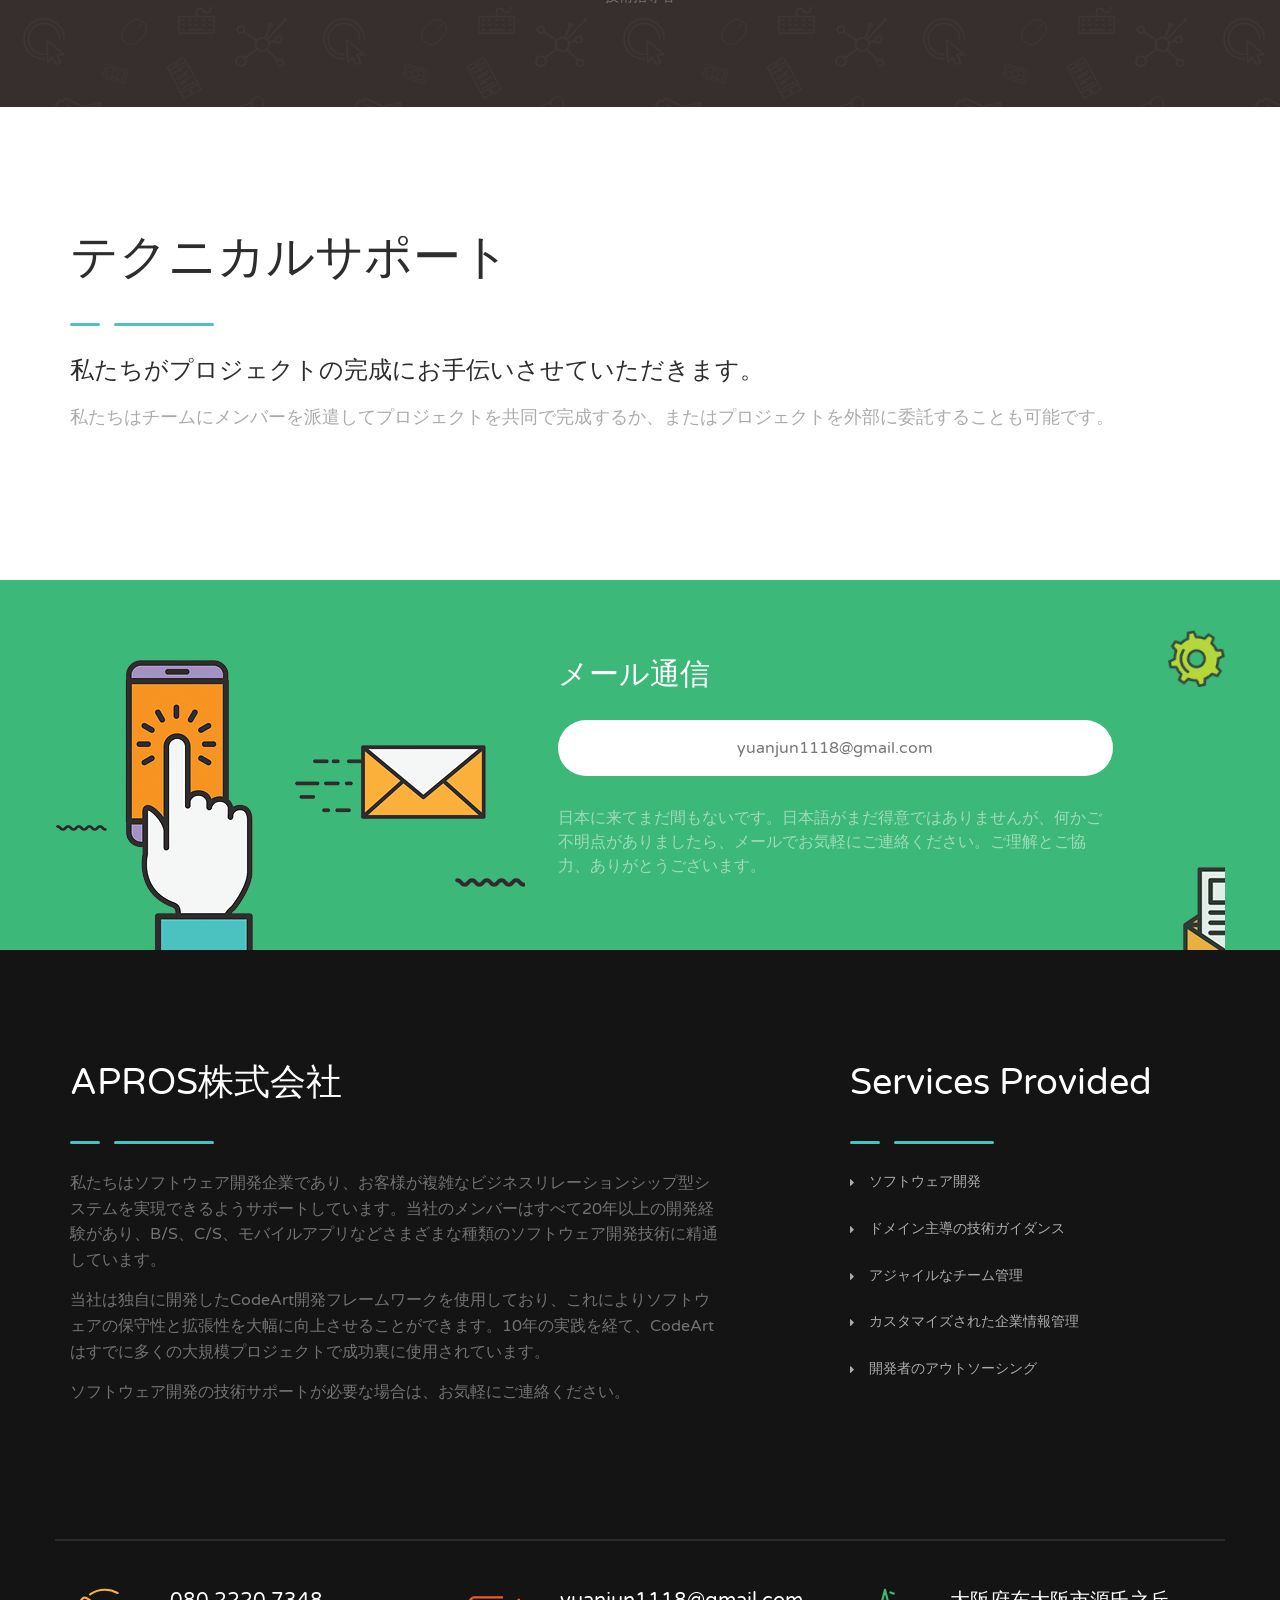
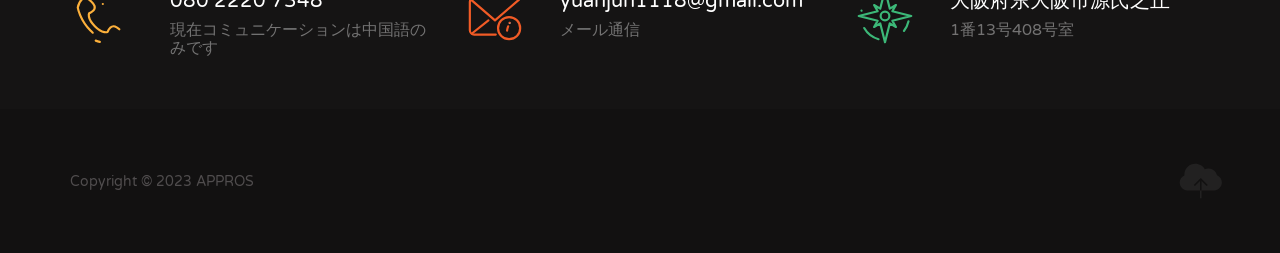
==== commit 4c2f1913: "no message" ====
--- a/index.html
+++ b/index.html
@@ -198,7 +198,7 @@
 				<img loading="lazy" src="img/contact5.png" alt="phone">
 				<div class="content">
 					<a href="javascript:void(0);" class="title">yuanjun1118@gmail.com</a>
-					<p class="sub-title">online support</p>
+					<p class="sub-title">メール通信</p>
 				</div>
 			</div>
 
@@ -998,7 +998,7 @@
 						</div>
 						<div class="content">
 							<a href="javascript:void(0);" class="title">yuanjun1118@gmail.com</a>
-							<p class="sub-title">online support</p>
+							<p class="sub-title">メール通信</p>
 						</div>
 					</div>
 				</div>
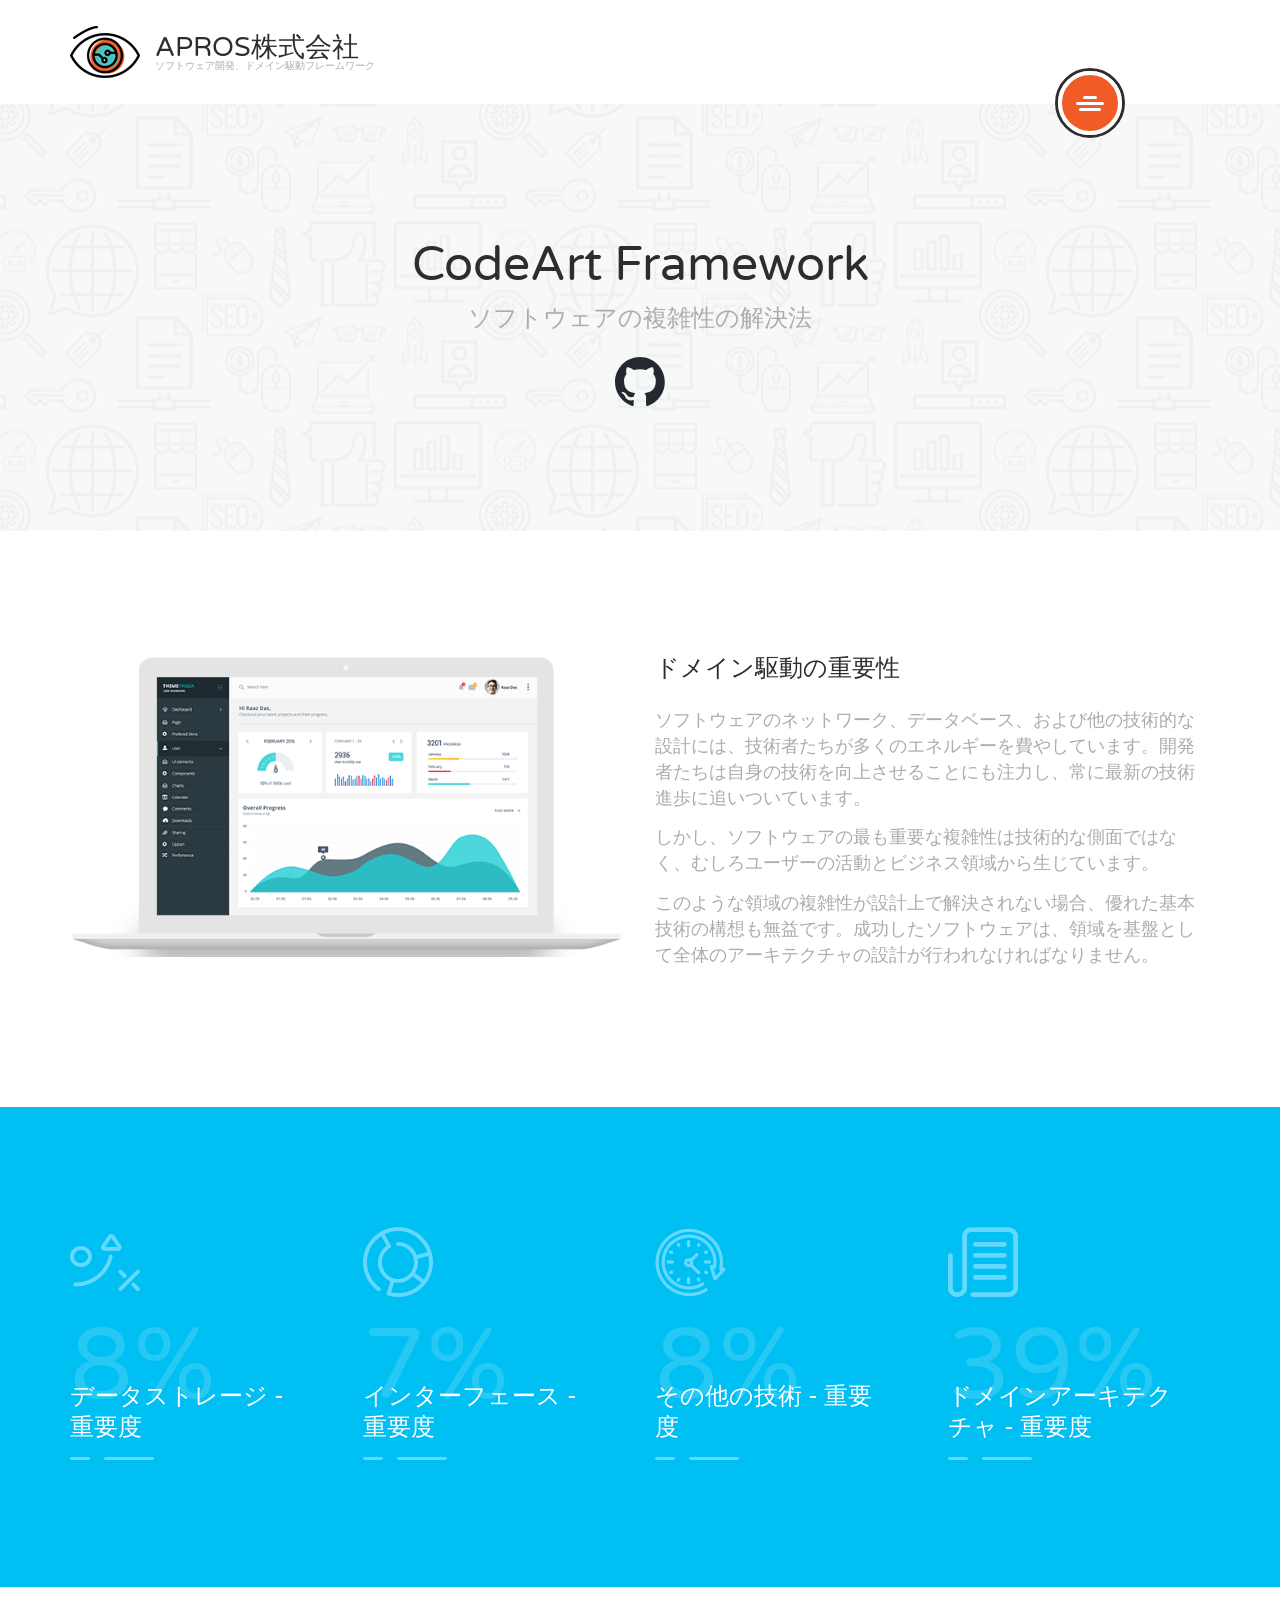
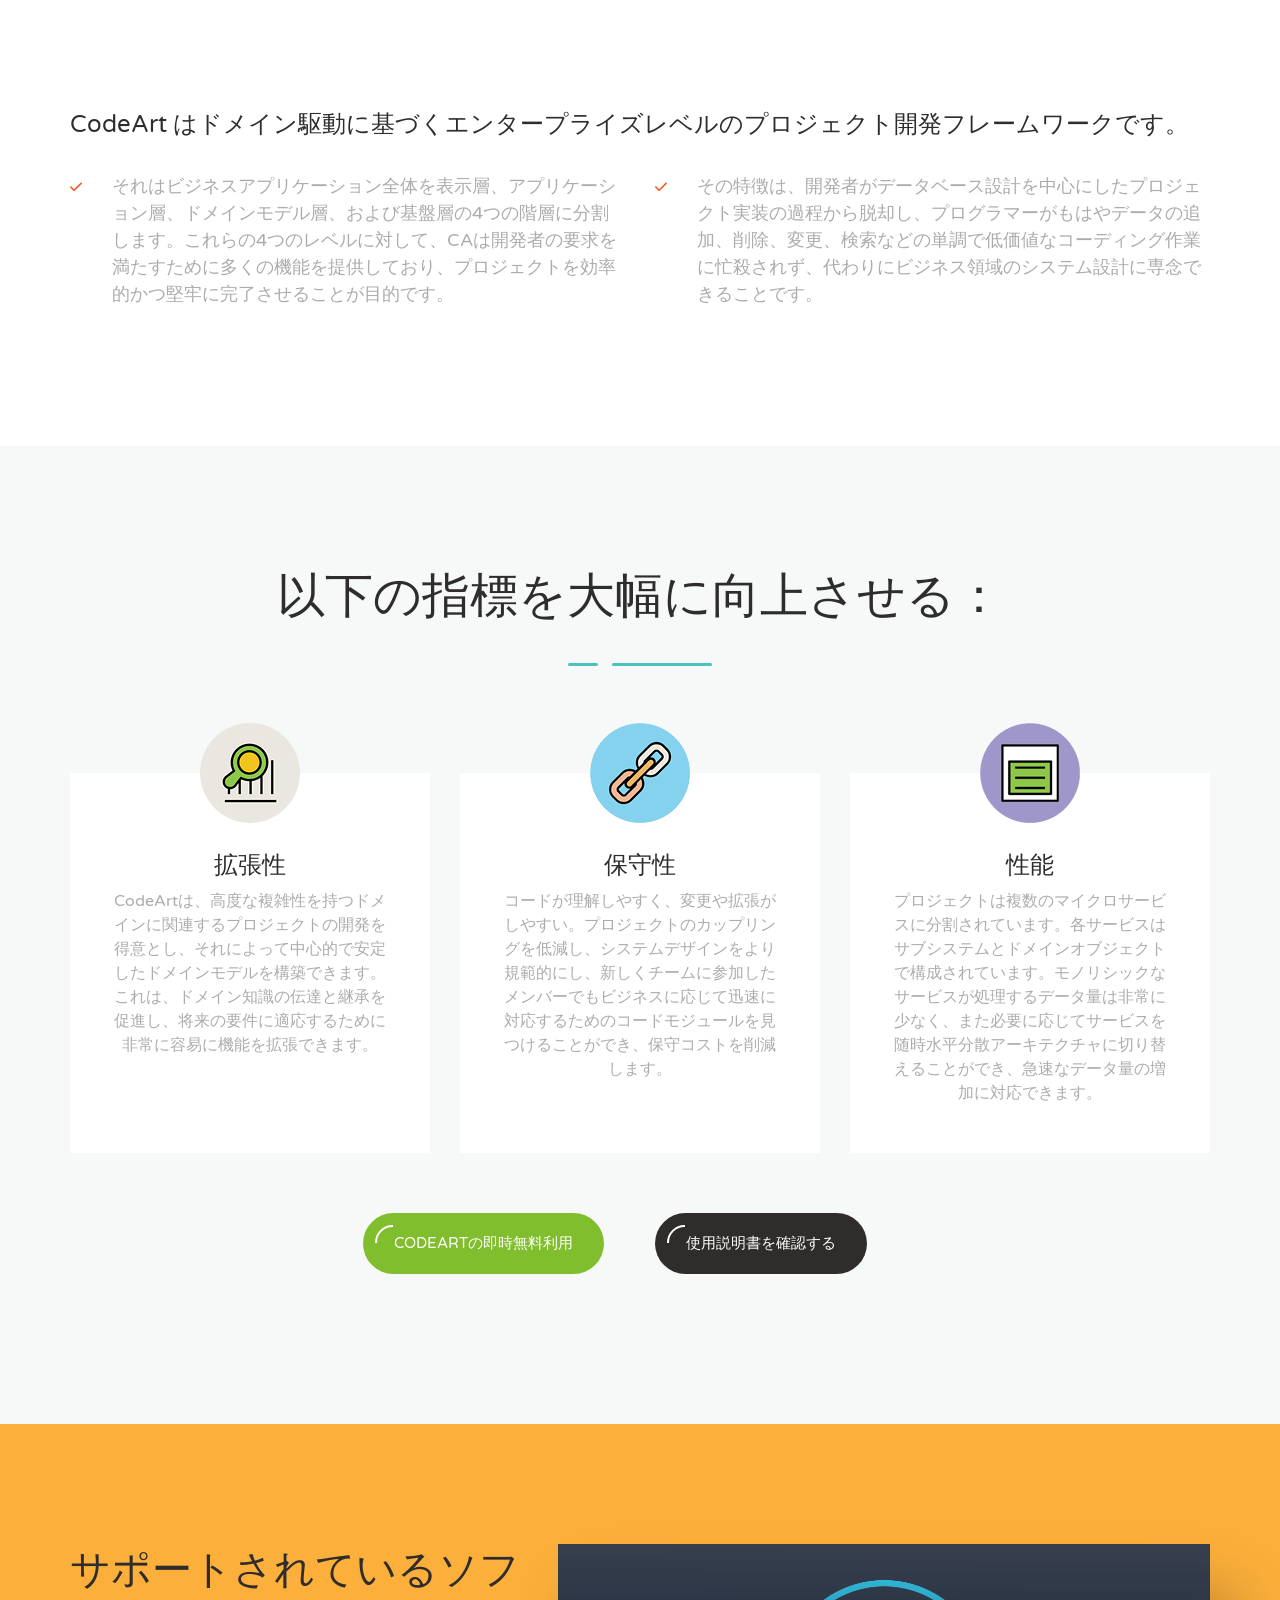
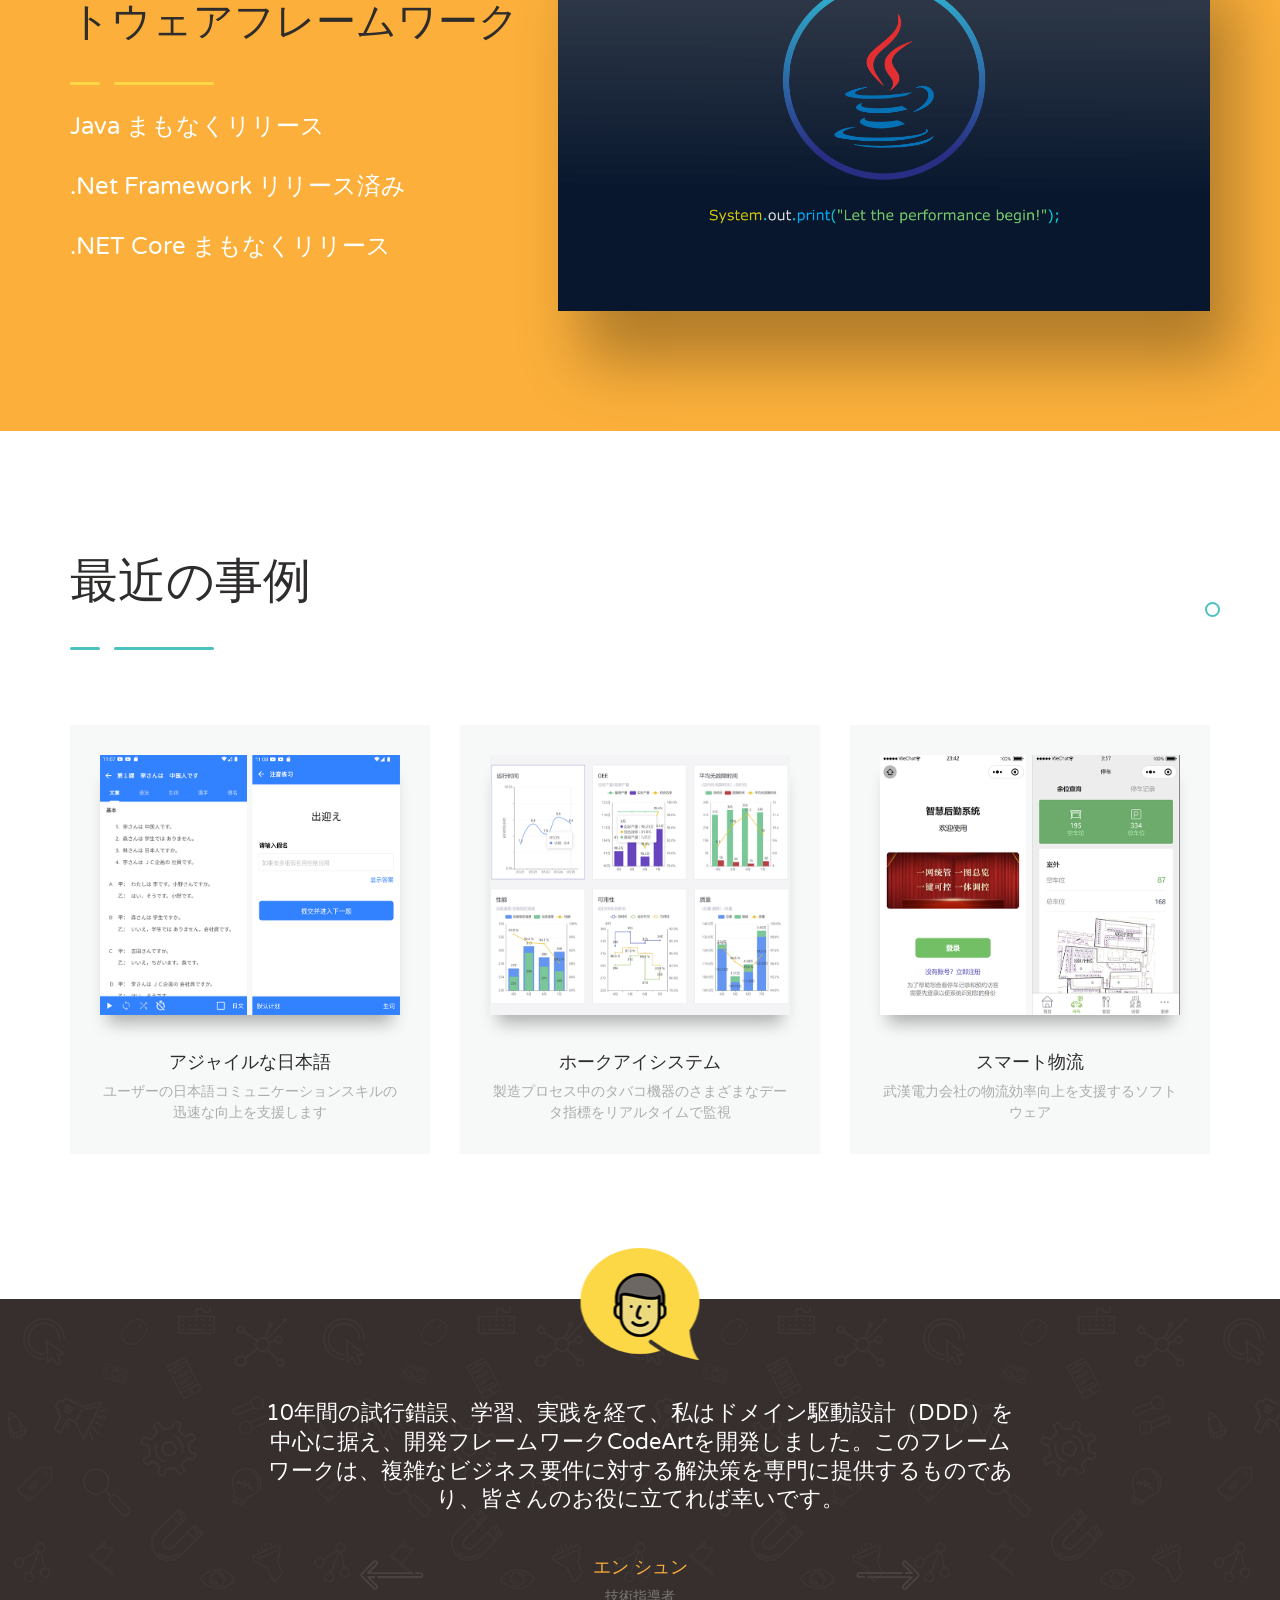
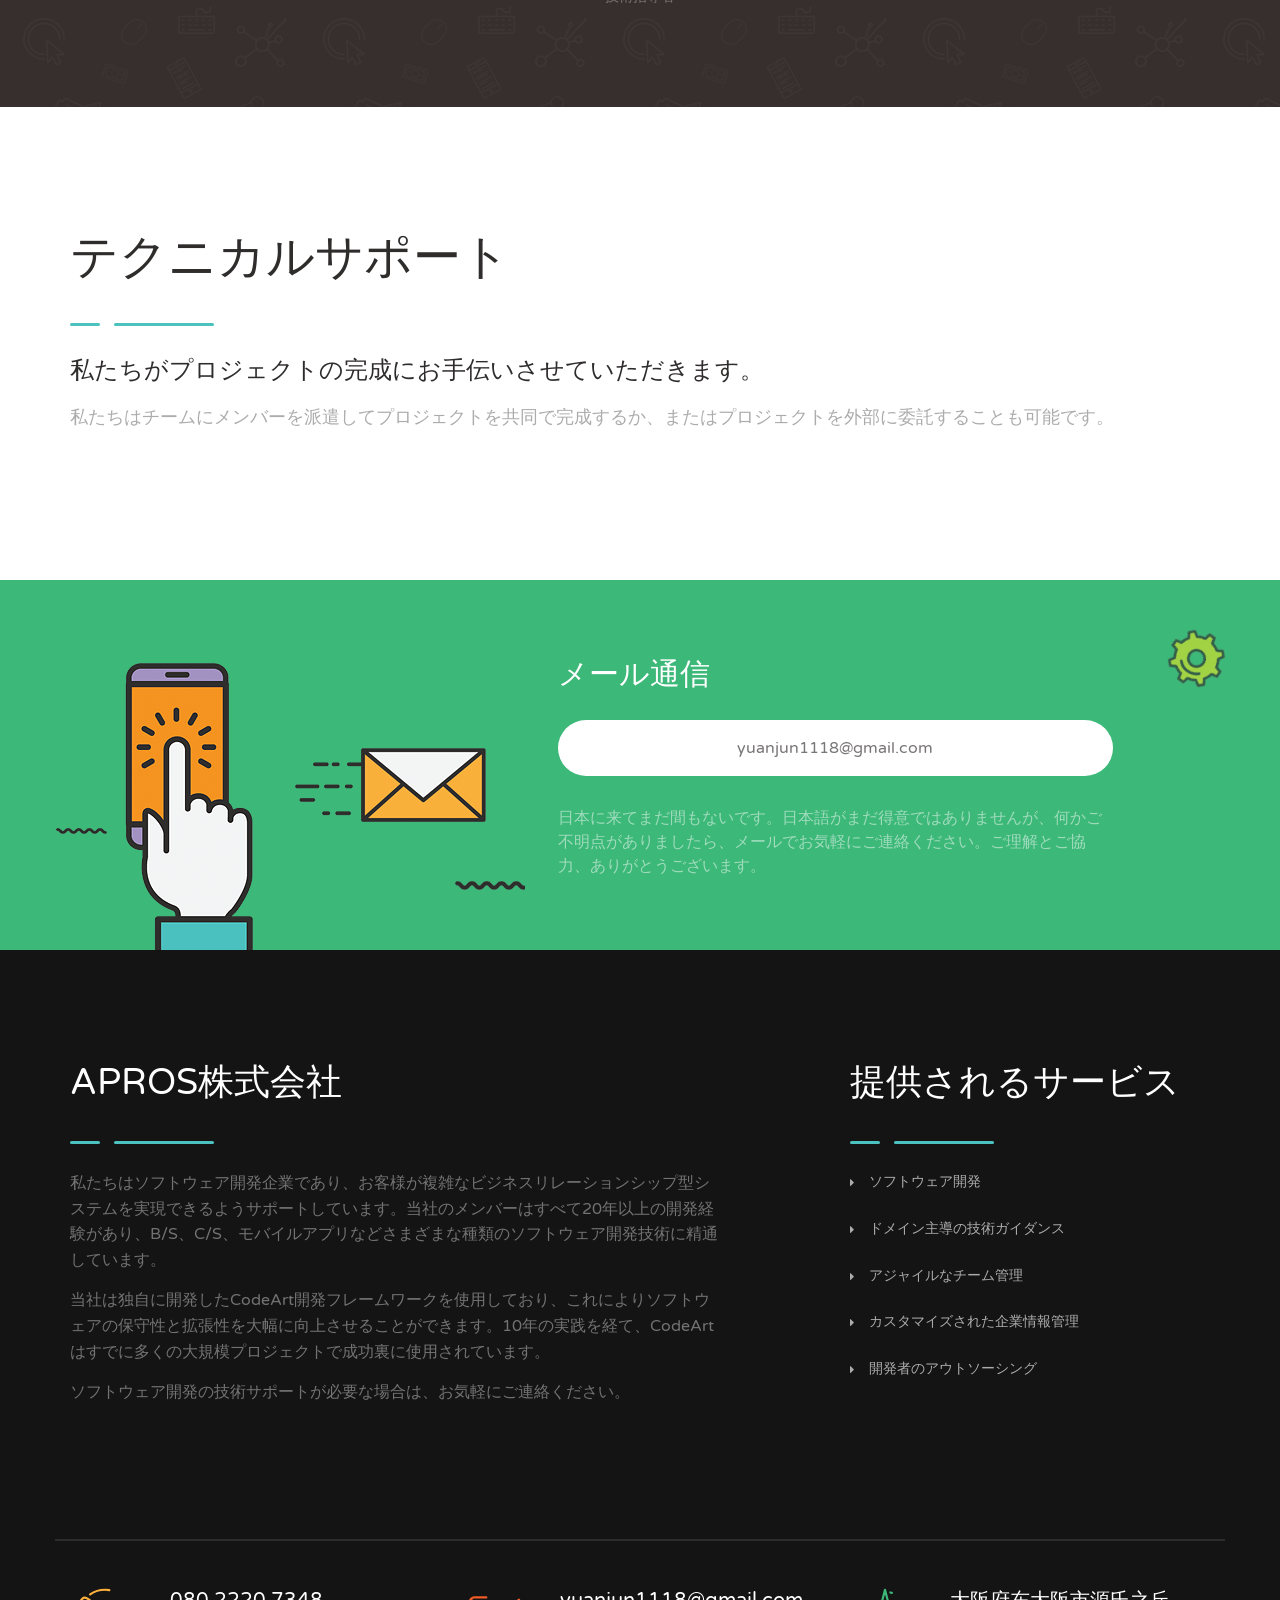
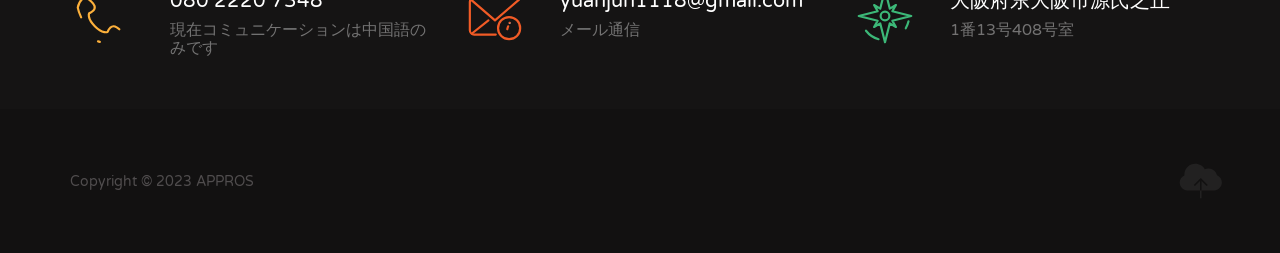
==== commit 1b9f27be: "no message" ====
--- a/index.html
+++ b/index.html
@@ -3,7 +3,7 @@
 <head lang="en">
 	<meta charset="UTF-8">
 	<meta name="viewport" content="width=device-width, initial-scale=1, maximum-scale=1">
-	<title>APROS株式会社 首页</title>
+	<title>APROS株式会社 - ソフトウェア開発、ドメイン駆動フレームワーク</title>
 
 	<link rel="stylesheet" type="text/css" href="css/fonts.css">
 	<link rel="stylesheet" type="text/css" href="css/crumina-fonts.css">
@@ -927,7 +927,7 @@
 				<div class="col-lg-4 col-lg-offset-1 col-md-4 col-md-offset-1 col-sm-12 col-xs-12">
 					<div class="services">
 						<div class="heading">
-							<h3 class="heading-title">Services Provided</h3>
+							<h3 class="heading-title">提供されるサービス</h3>
 							<div class="heading-line">
 								<span class="short-line"></span>
 								<span class="long-line"></span>
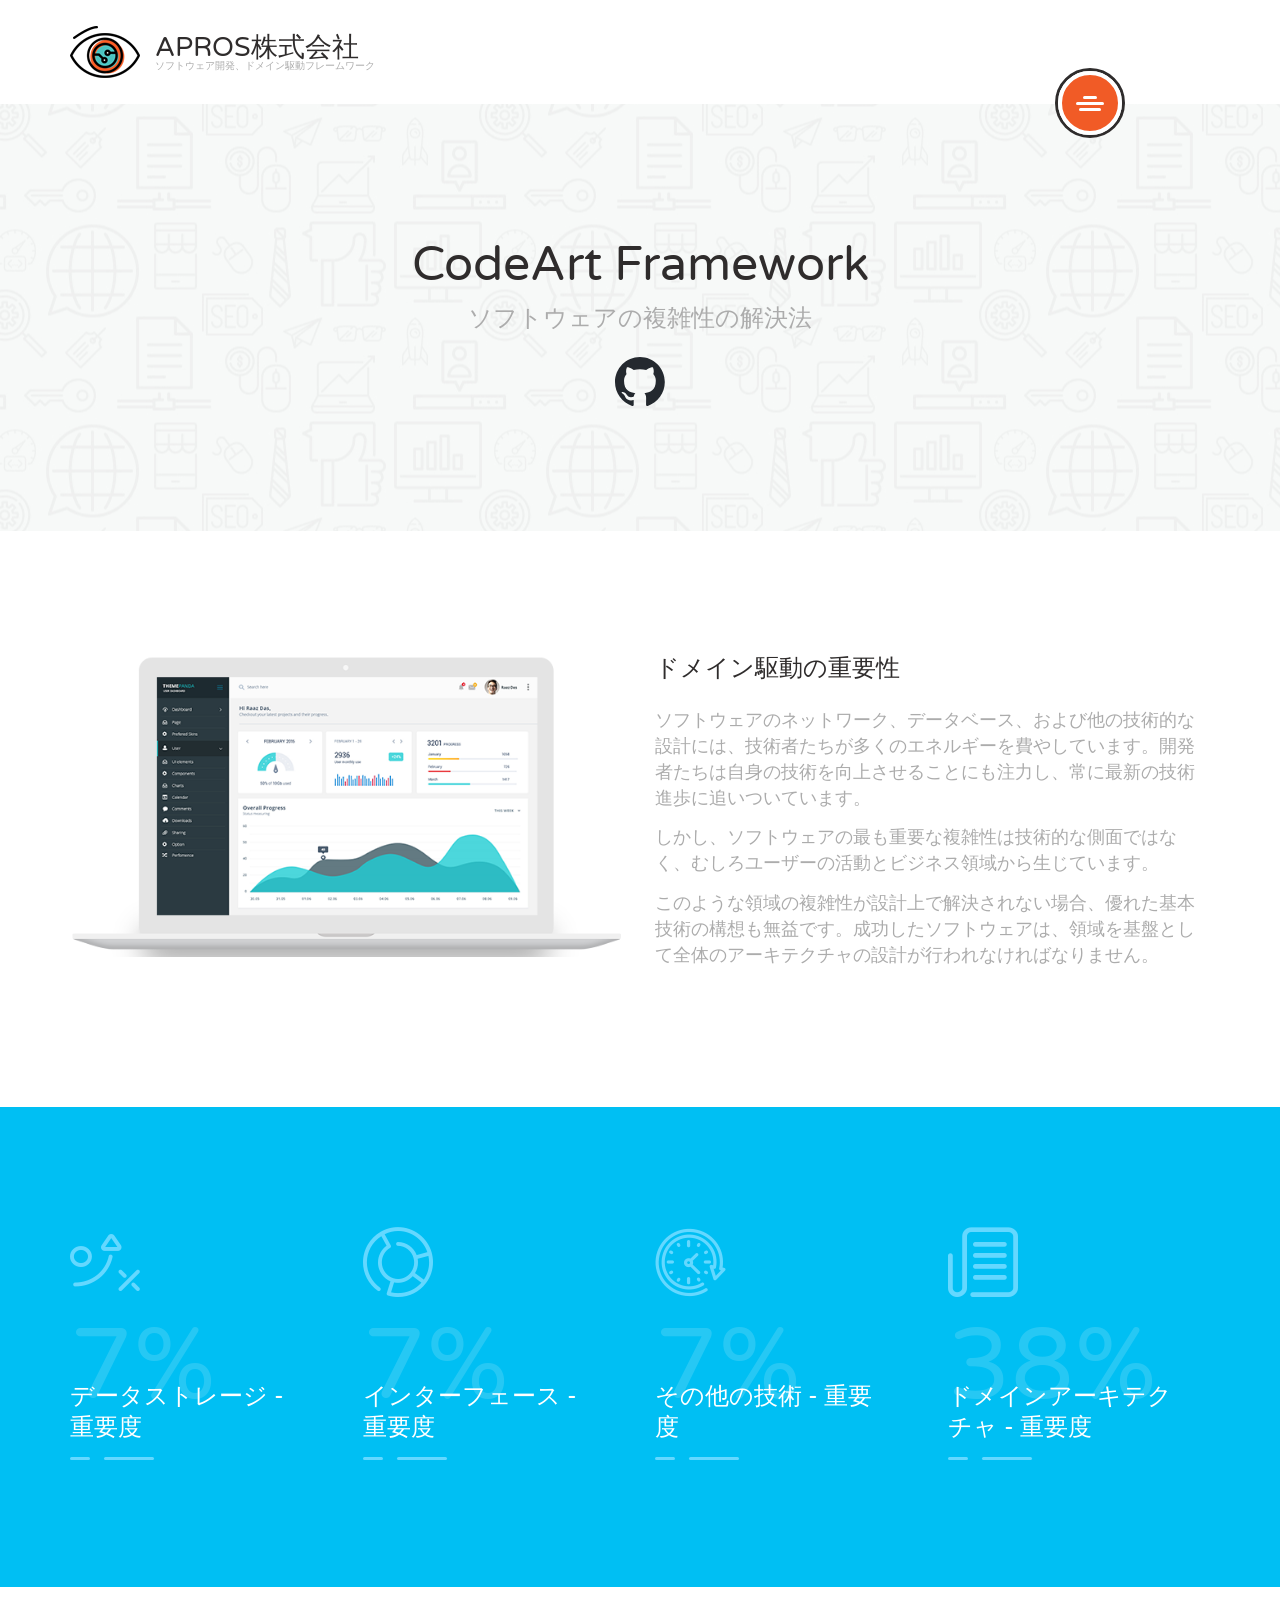
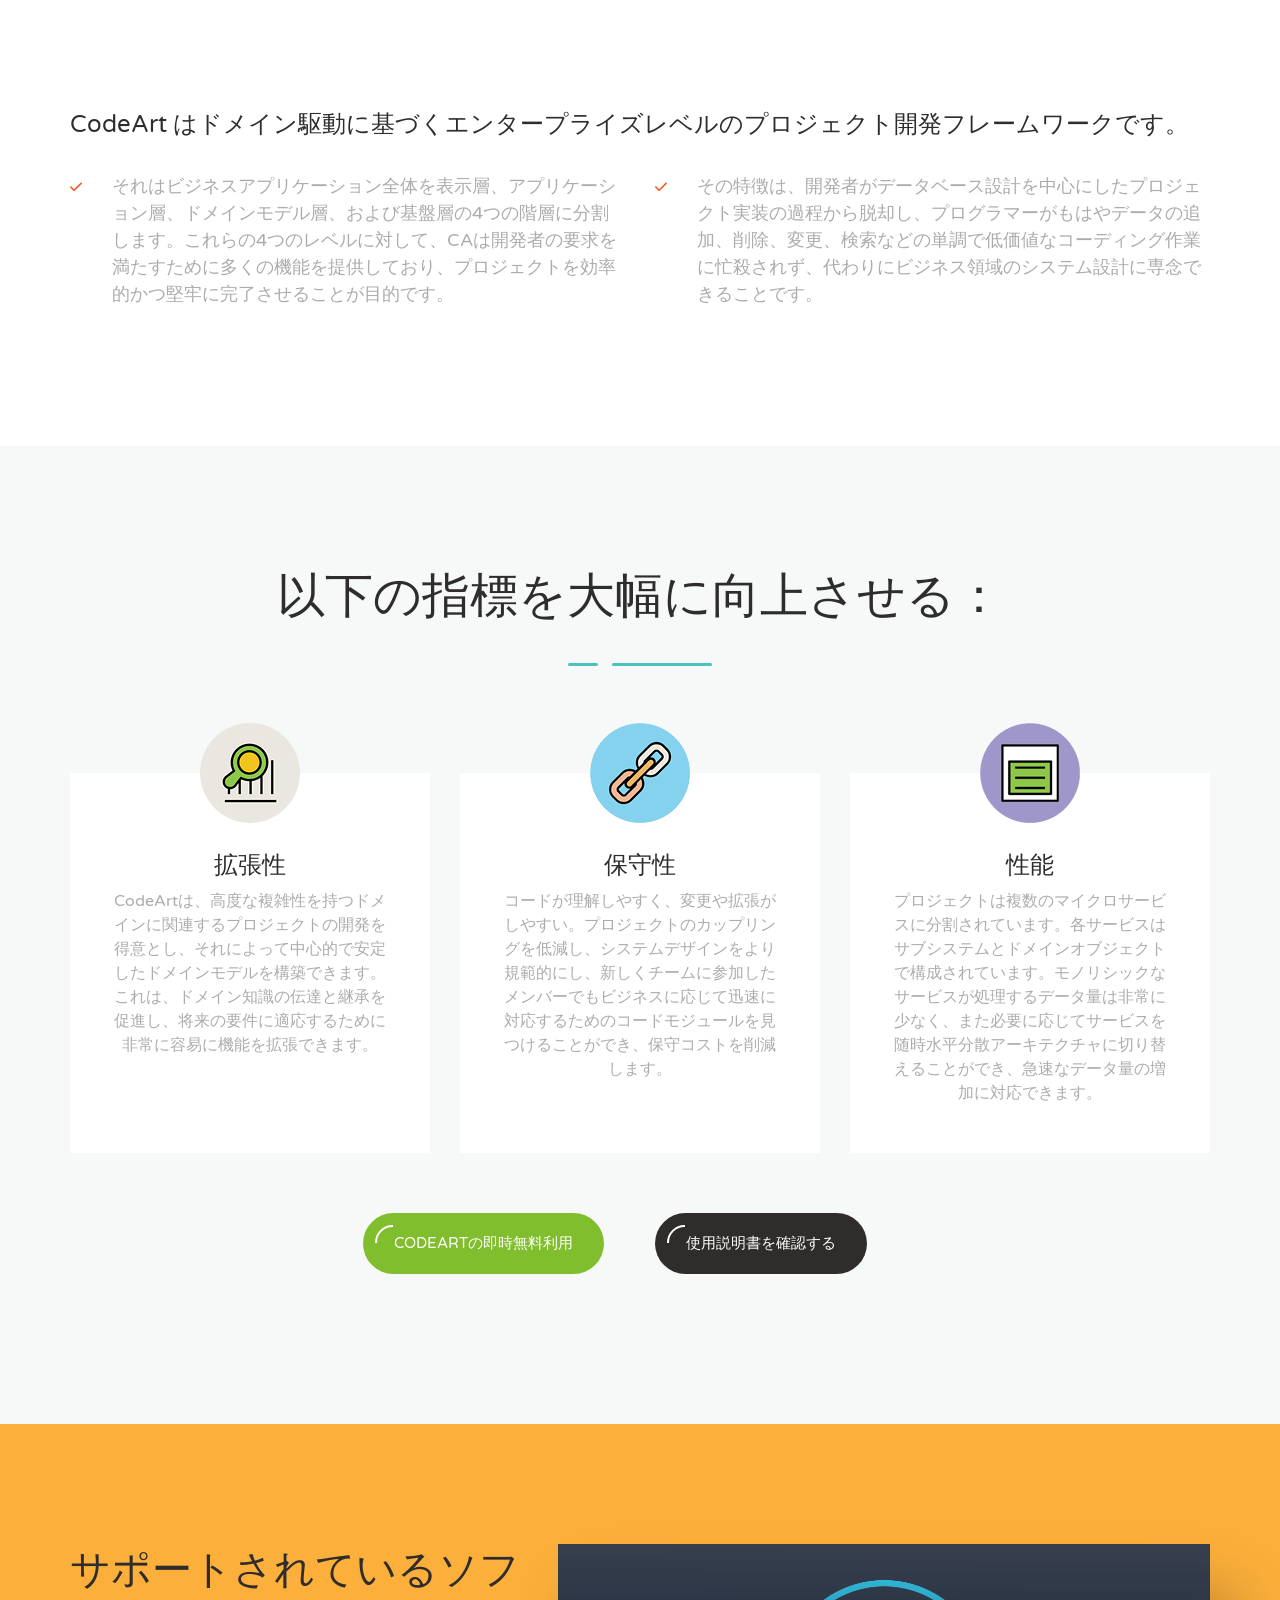
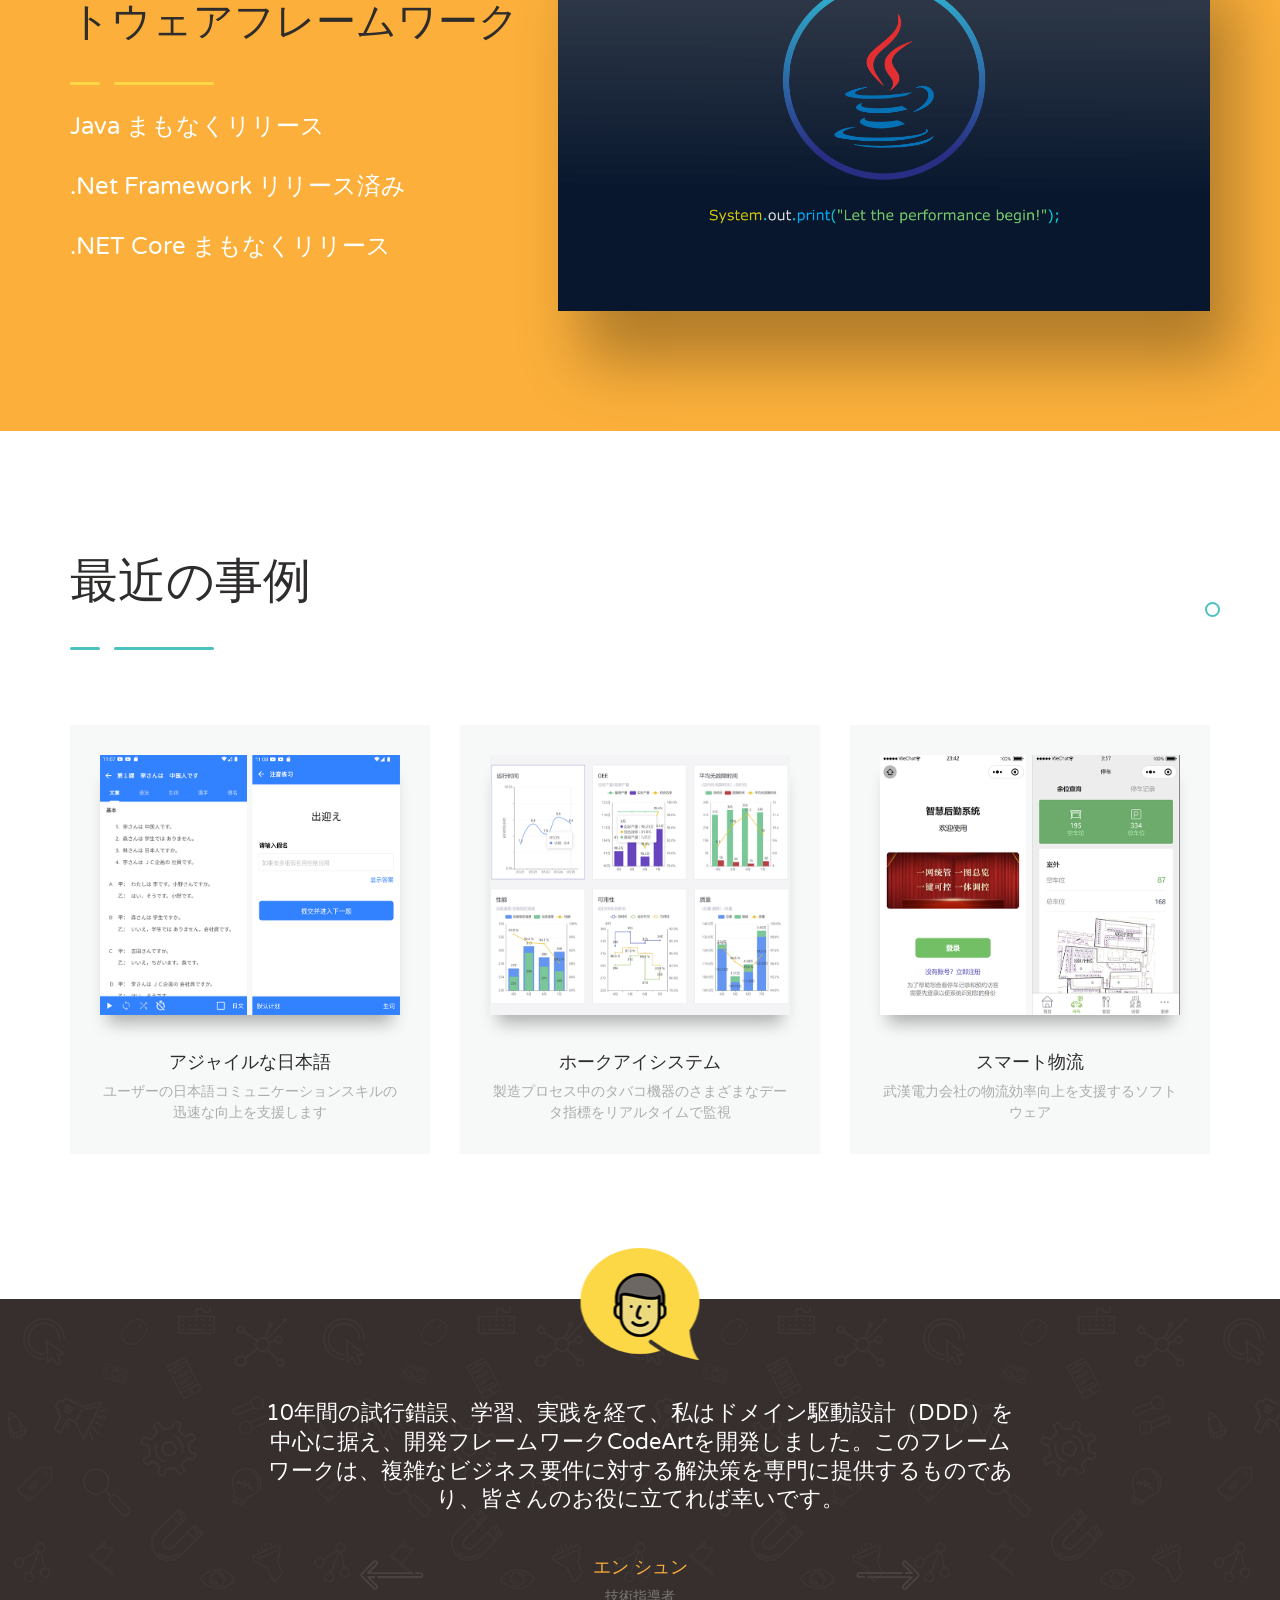
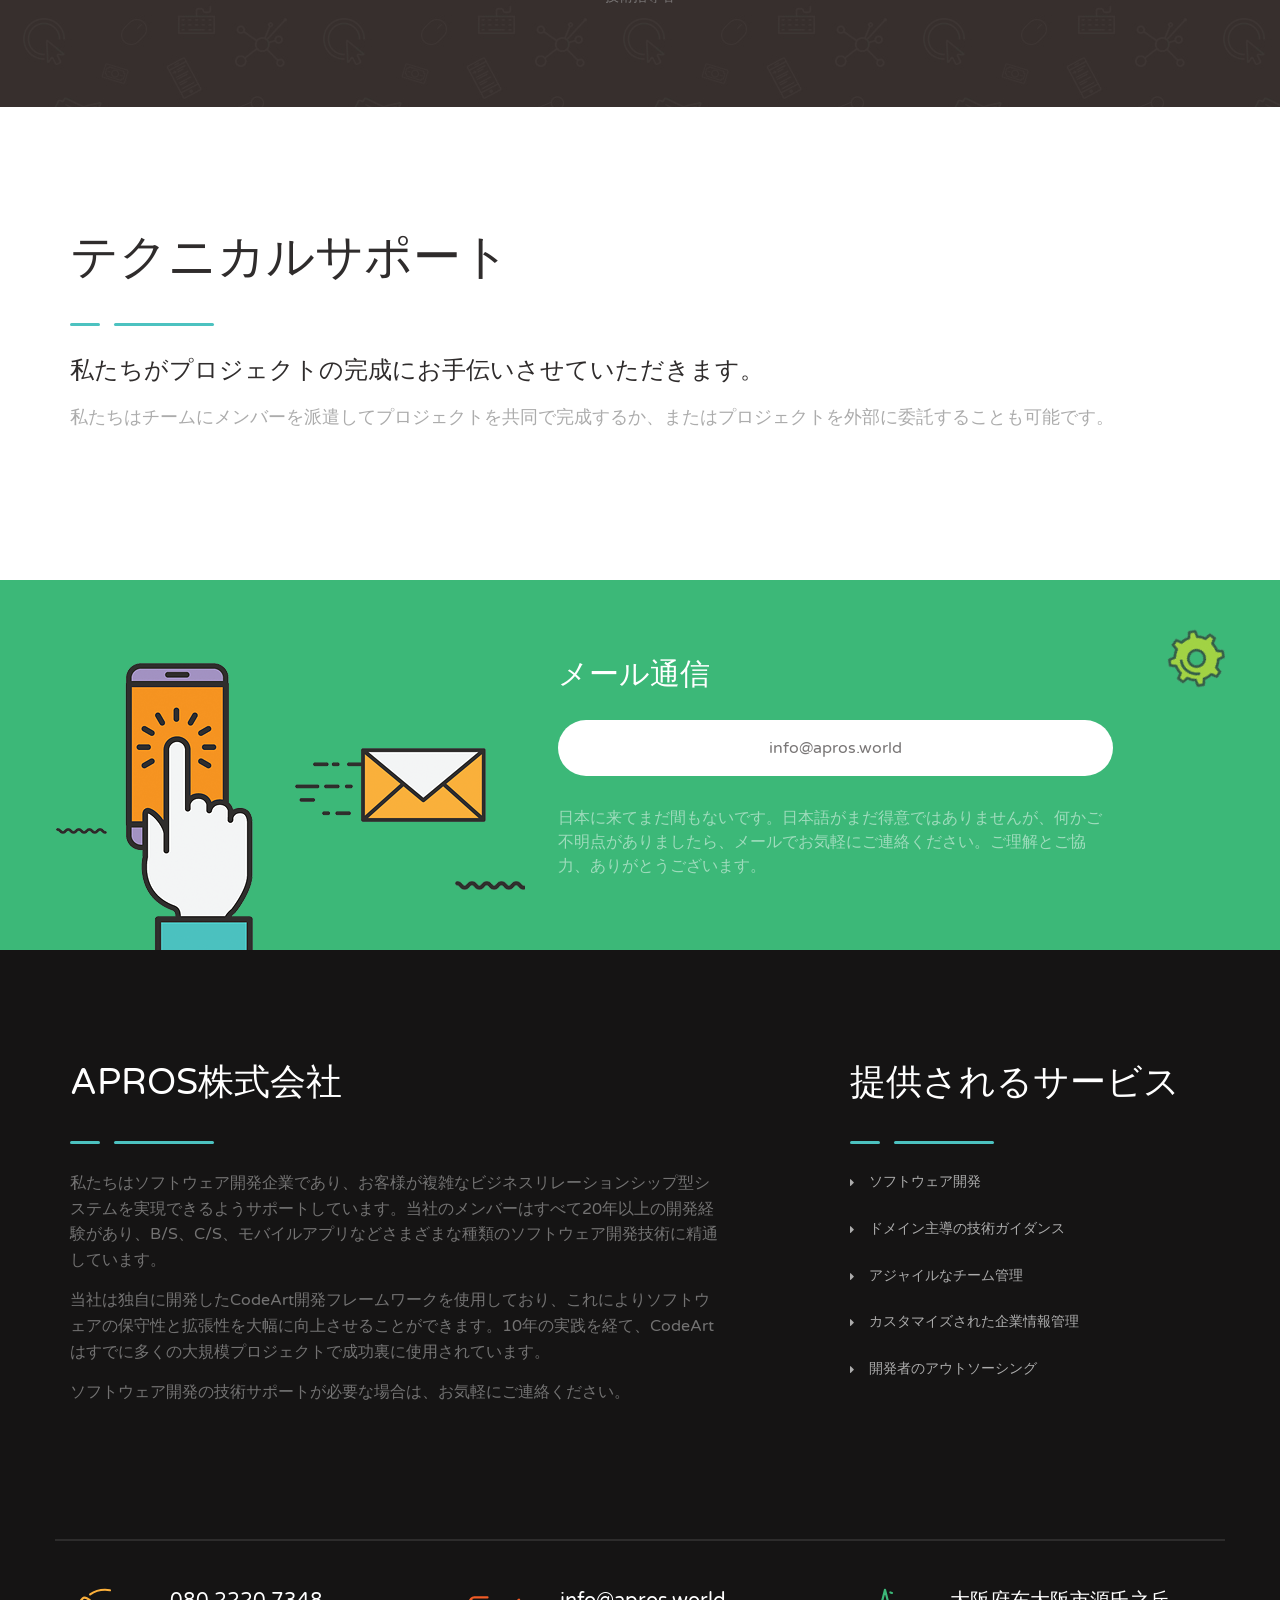
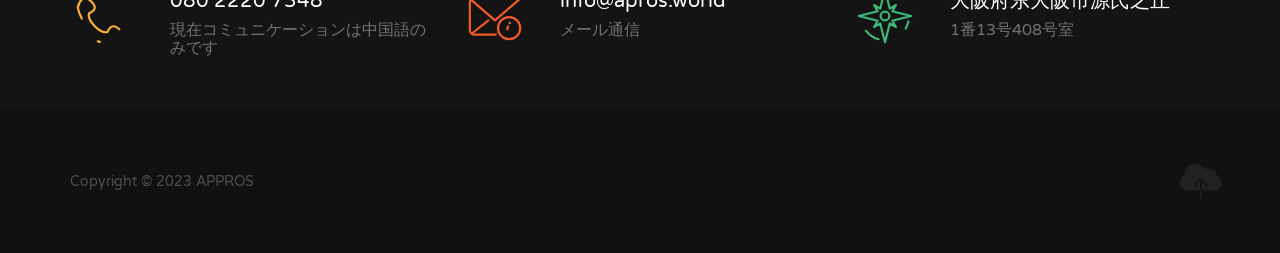
==== commit 7c521e30: "last" ====
--- a/index.html
+++ b/index.html
@@ -197,7 +197,7 @@
 			<div class="contacts-item">
 				<img loading="lazy" src="img/contact5.png" alt="phone">
 				<div class="content">
-					<a href="javascript:void(0);" class="title">yuanjun1118@gmail.com</a>
+					<a href="javascript:void(0);" class="title">info@apros.world</a>
 					<p class="sub-title">メール通信</p>
 				</div>
 			</div>
@@ -859,7 +859,7 @@
 						<div class="col-lg-6 col-lg-offset-5 col-md-6 col-md-offset-5 col-sm-12 col-xs-12">
 							<h4 class="subscribe-title">メール通信</h4>
 							<div class="subscribe-form">
-								<input id="copy-email" class="input-standard-grey input-white" name="email" readonly value="yuanjun1118@gmail.com" type="email" required>
+								<input id="copy-email" class="input-standard-grey input-white" name="email" readonly value="info@apros.world" type="email" required>
 							</div>
 							<div class="sub-title">日本に来てまだ間もないです。日本語がまだ得意ではありませんが、何かご不明点がありましたら、メールでお気軽にご連絡ください。ご理解とご協力、ありがとうございます。</div>
 
@@ -997,7 +997,7 @@
 							<svg enable-background="new 0 0 64 64" version="1.1" viewBox="0 0 64 64" xml:space="preserve" xmlns="http://www.w3.org/2000/svg"><polyline fill="none" points="  54,17 32,36 10,17 " stroke="#f15b26" stroke-linecap="round" stroke-linejoin="round" stroke-miterlimit="10" stroke-width="2"/><line fill="none" stroke="#f15b26" stroke-linecap="round" stroke-linejoin="round" stroke-miterlimit="10" stroke-width="2" x1="10.9" x2="26" y1="48" y2="36"/><path d="  M32.7,49H13c-2.2,0-4-1.8-4-4V19c0-2.2,1.8-4,4-4h38c2.2,0,4,1.8,4,4v15.5" fill="none" stroke="#f15b26" stroke-linecap="round" stroke-linejoin="round" stroke-miterlimit="10" stroke-width="2"/><circle cx="44.9" cy="43.1" fill="none" r="10.1" stroke="#f15b26" stroke-linecap="round" stroke-linejoin="round" stroke-miterlimit="10" stroke-width="2"/><path d="  M44,41.4c0,0-1.3,3.4-0.9,5.1c0.4,1.7,2.6,2.1,3.7,1.1" fill="none" stroke="#f15b26" stroke-linecap="round" stroke-linejoin="round" stroke-miterlimit="10" stroke-width="2"/><g><circle cx="45.4" cy="38.3" fill="#DCE9EE" r="0.9"/><path d="M45.4,37.3c-0.5,0-0.9,0.4-0.9,0.9c0,0.5,0.4,0.9,0.9,0.9s0.9-0.4,0.9-0.9C46.4,37.8,46,37.3,45.4,37.3   L45.4,37.3z" fill="#f15b26"/></g></svg>
 						</div>
 						<div class="content">
-							<a href="javascript:void(0);" class="title">yuanjun1118@gmail.com</a>
+							<a href="javascript:void(0);" class="title">info@apros.world</a>
 							<p class="sub-title">メール通信</p>
 						</div>
 					</div>
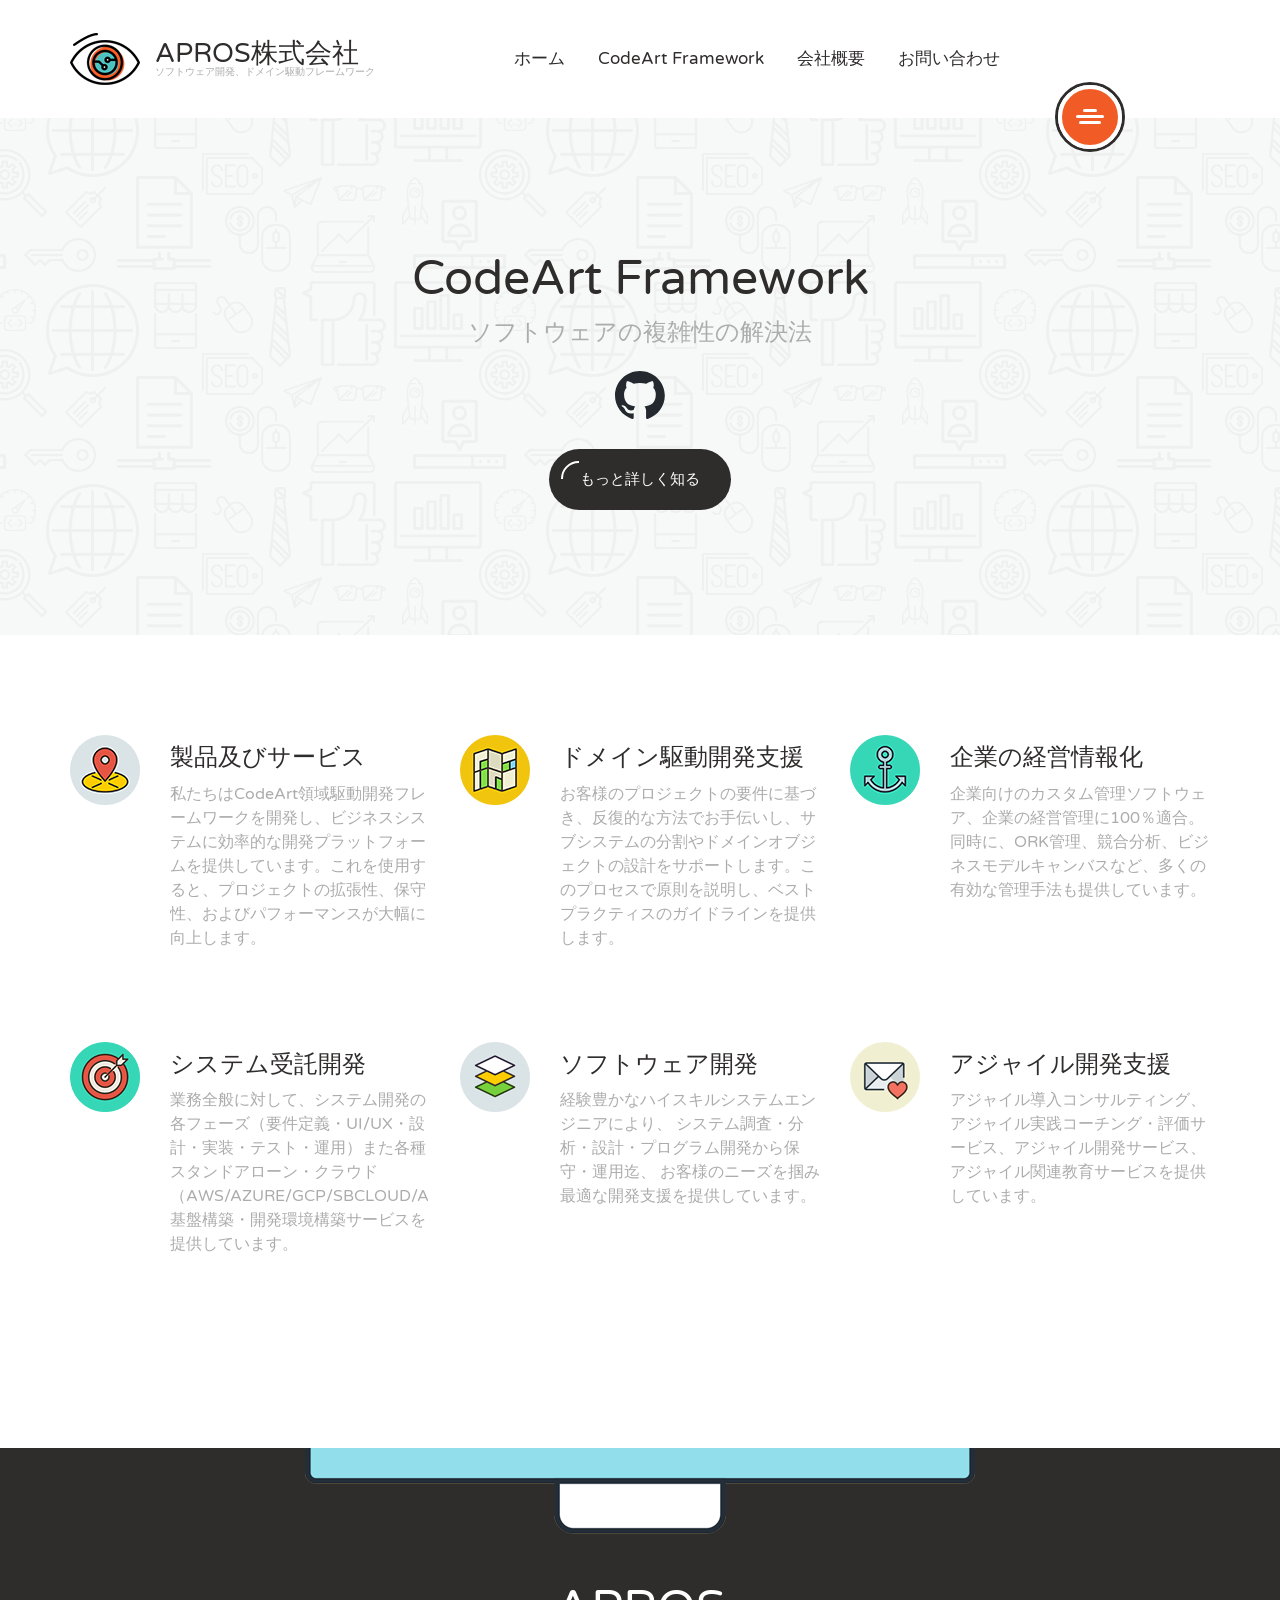
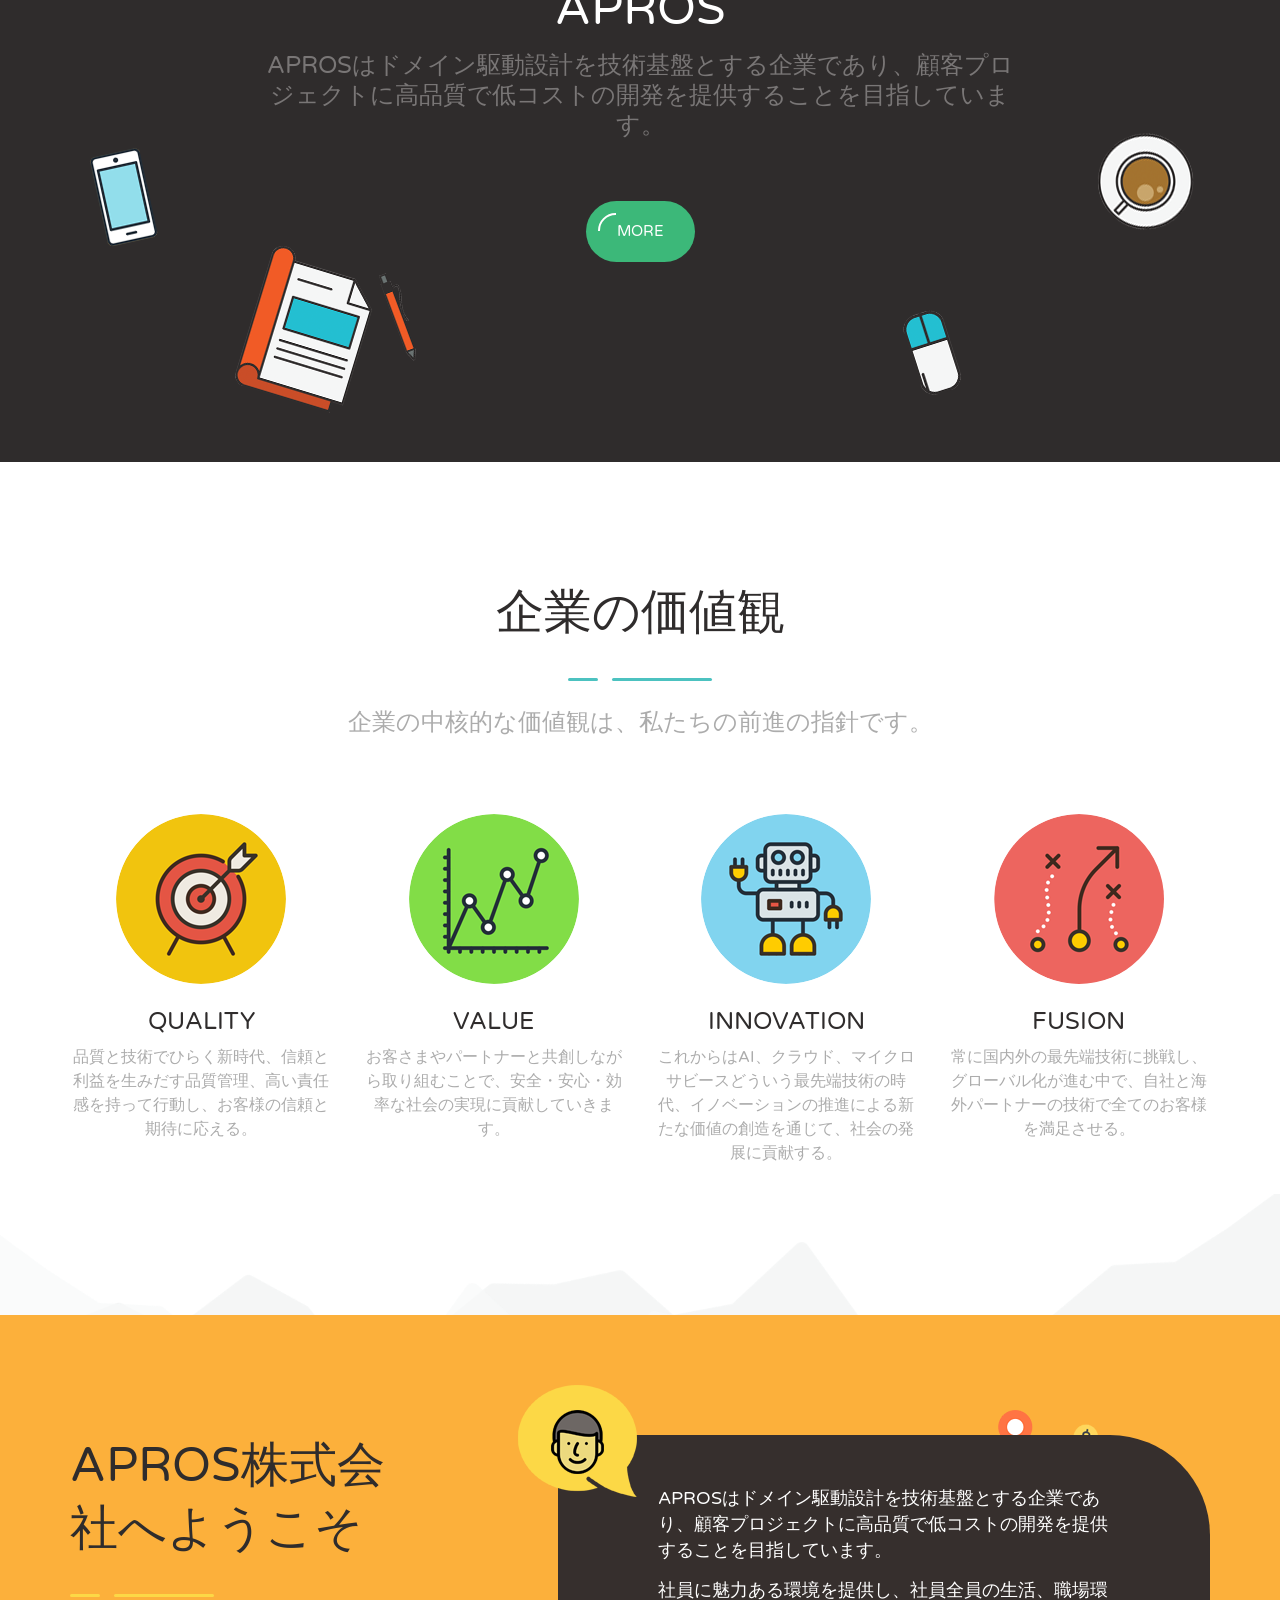
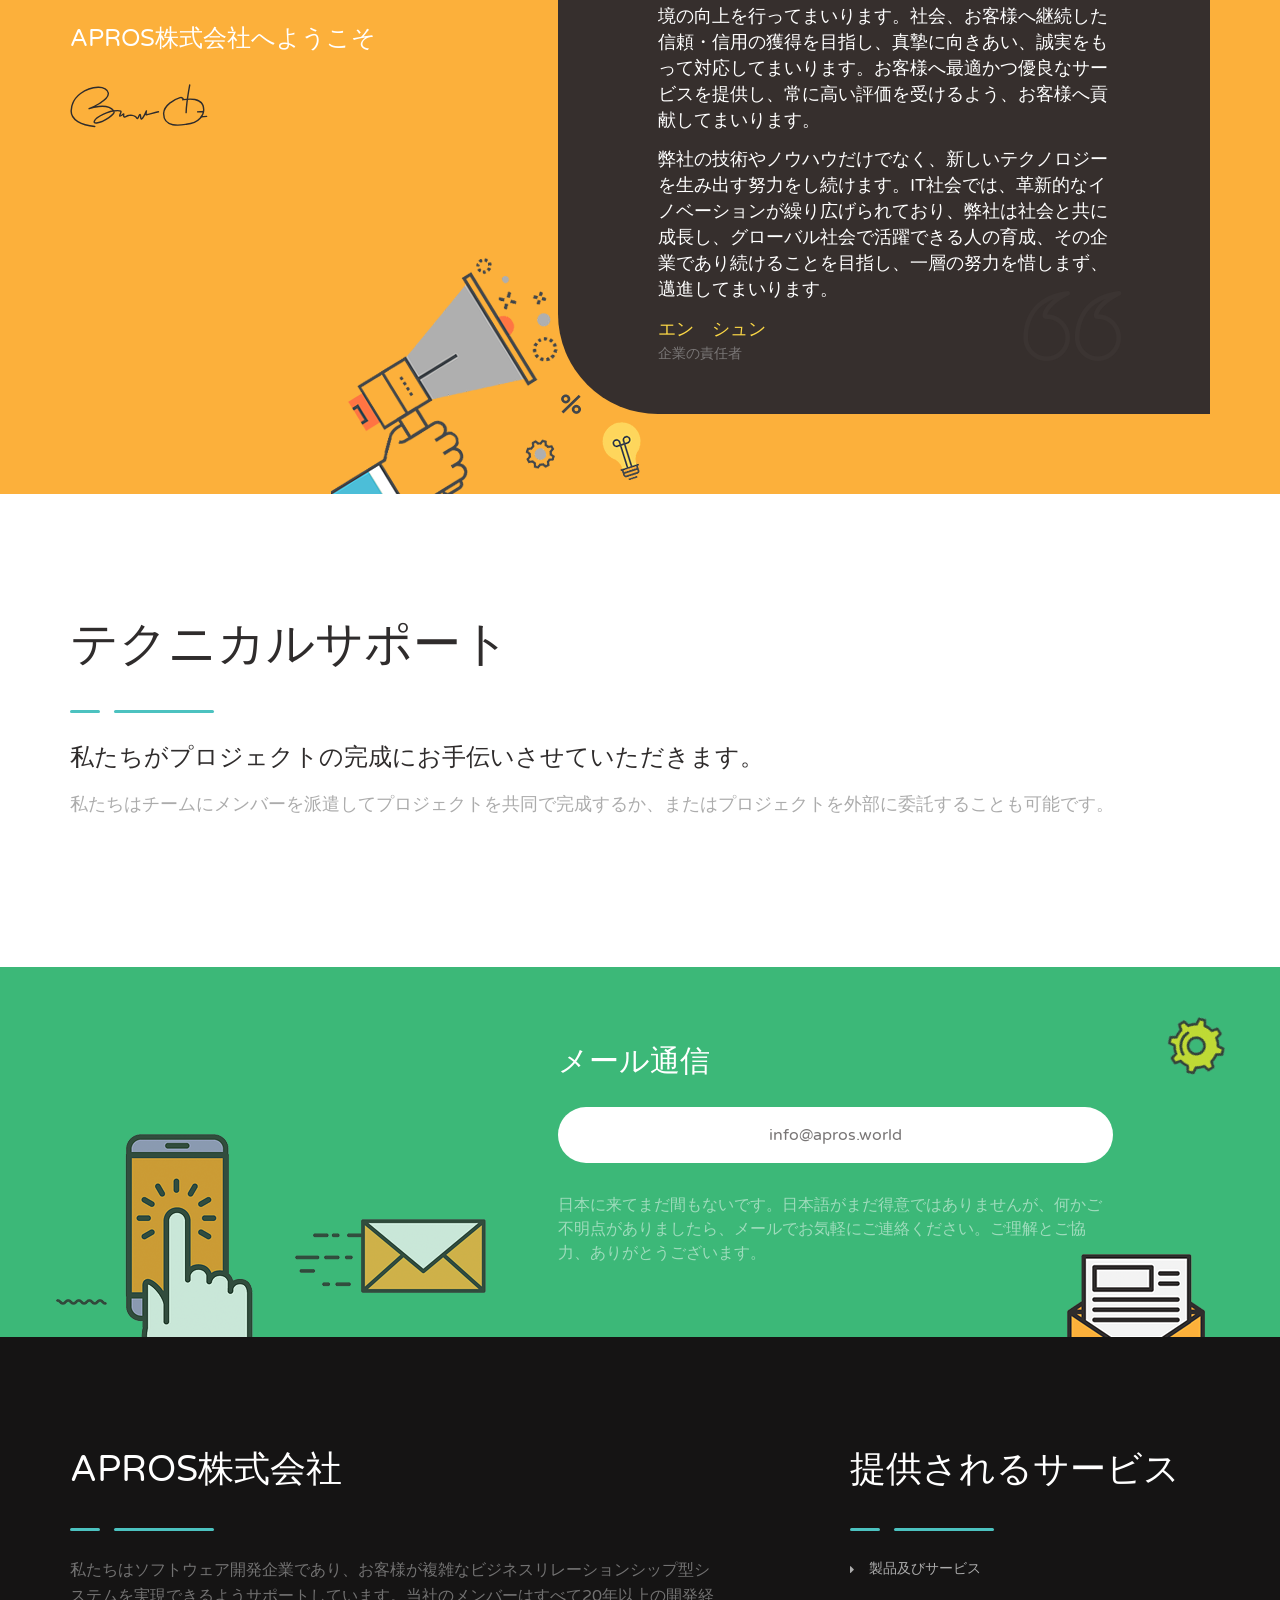
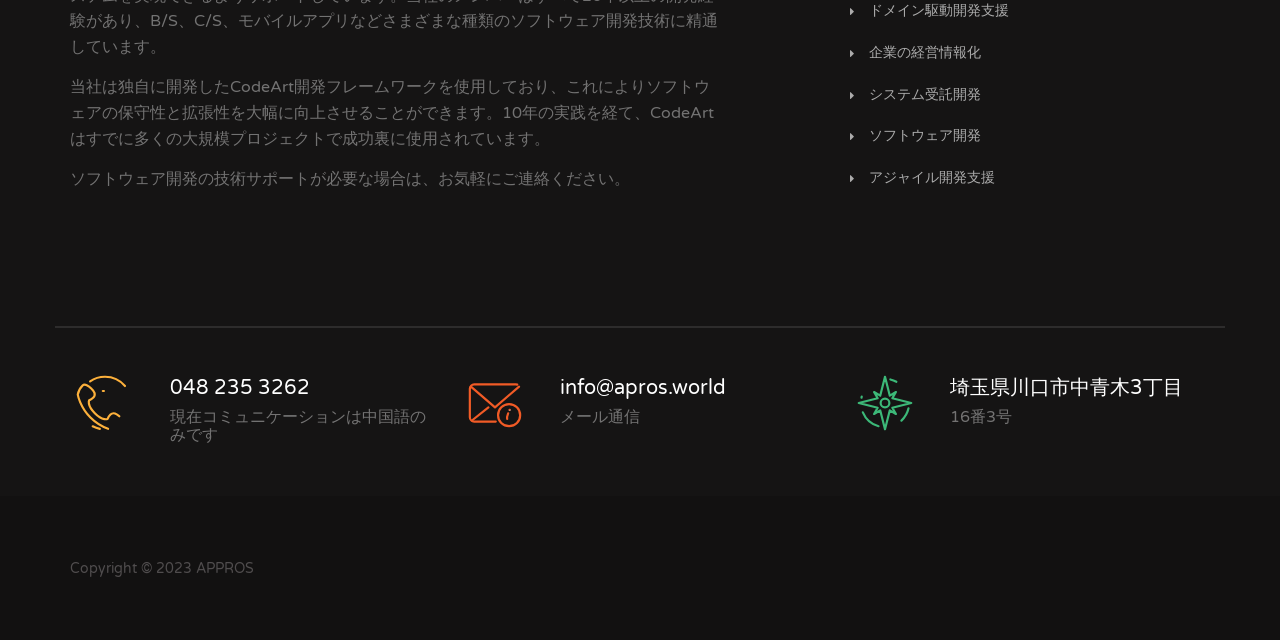
==== commit 0cdf9bda: "last" ====
--- a/index.html
+++ b/index.html
@@ -3,7 +3,7 @@
 <head lang="en">
 	<meta charset="UTF-8">
 	<meta name="viewport" content="width=device-width, initial-scale=1, maximum-scale=1">
-	<title>APROS株式会社 - ソフトウェア開発、ドメイン駆動フレームワーク</title>
+	<title>APROS株式会社 首页</title>
 
 	<link rel="stylesheet" type="text/css" href="css/fonts.css">
 	<link rel="stylesheet" type="text/css" href="css/crumina-fonts.css">
@@ -29,50 +29,27 @@
 	<!--<link rel="stylesheet" type="text/css" href="css/rtl.css">-->
 
 	<!--External fonts-->
-
 	<link href='https://fonts.googleapis.com/css?family=Varela+Round' rel='stylesheet' type='text/css'>
+	<link rel="stylesheet" type="text/css" href="css/common.css">
 	<style>
-		#copy-email {
-			border-radius: 50px !important;
-    		width: 100% !important;
-			text-align: center;
+		.testimonial-slider .testimonial-img-my {
+			position: absolute;
+			bottom: -50px;
+			left: 38%;
+			transform: translate(-50%, 0);
+			-webkit-transform: translate(-50%, 0);
+			-ms-transform: translate(-50%, 0);
+			opacity: 1;
+			height: 350px;
 		}
-		.contacts-item .content .title {
-			font-size: 20px !important;
-			line-height: 40px;
-		}
-
-		.contacts .contacts-item .content .sub-title {
-			line-height: 18px;
-		}
-
-		.w-100{
-			width: 100% !important;
-		}
-
-		.right-menu .right-menu-wrap {
-			padding: 80px 75px 30px 75px!important;
-		}
-
-		.right-menu .right-menu-wrap .text {
-			line-height: 22px!important;
-    		font-size: 16px!important;
-			margin-top: 15px;
-		}
-
-		.footer .info .heading .heading-text{
-			margin-bottom: 15px !important;
-		}
-
-		.services .list > li{
-			margin-bottom: 30px !important;
-		}
-
 	</style>
 </head>
 
 
 <body class=" ">
+
+<!-- Header -->
+
 
 <header class="header" id="site-header">
 
@@ -88,6 +65,7 @@
 					<div class="logo-sub-title">ソフトウェア開発、ドメイン駆動フレームワーク</div>
 				</div>
 			</div>
+			
 			
 			<nav id="primary-menu" class="primary-menu">
 
@@ -101,8 +79,52 @@
                             </svg>
                         </span>
 				</a>
+
+				<!-- menu-icon-wrapper -->
+
+				<ul class="primary-menu-menu">
+					<li class="menu-item-has-children">
+						<a href="index.html">ホーム</a>
+					</li>
+					<li class="menu-item-has-children">
+						<a href="ca.html">CodeArt Framework</a>
+					</li>
+					
+					<li class="">
+						<a href="us.html">会社概要</a>
+					</li>
+					<li class="">
+						<a href="contacts.html">お問い合わせ</a>
+					</li>
+				</ul>
 			</nav>
 
+			<ul class="nav-add" style="visibility: hidden;">
+				<li class="cart">
+
+					<a href="#" class="js-cart-animate">
+						<i class="seoicon-basket"></i>
+						<span class="cart-count">0</span>
+					</a>
+
+					<div class="cart-popup-wrap">
+						<div class="popup-cart">
+							<h4 class="title-cart">No products in the cart!</h4>
+							<p class="subtitle">Please make your choice.</p>
+							<div class="btn btn-small btn--dark">
+								<span class="text">view all catalog</span>
+							</div>
+						</div>
+					</div>
+
+				</li>
+
+				<li class="search search_main">
+					<a href="#" class="js-open-search">
+						<i class="seoicon-loupe"></i>
+					</a>
+				</li>
+			</ul>
 
 			<div class="user-menu open-overlay">
 				<a href="#" class="user-menu-content  js-open-aside">
@@ -117,11 +139,11 @@
 
 </header>
 
-
 <!-- ... End Header -->
 
 <!-- Right-menu -->
 
+<!-- right_menu -->
 <div class="mCustomScrollbar">
 	<div class="popup right-menu">
 
@@ -189,7 +211,7 @@
 			<div class="contacts-item">
 				<img loading="lazy" src="img/contact4.png" alt="phone">
 				<div class="content">
-					<a href="#" class="title">080 2220 7348</a>
+					<a href="#" class="title">048 235 3262</a>
 					<p class="sub-title">現在コミュニケーションは中国語のみです</p>
 				</div>
 			</div>
@@ -205,8 +227,8 @@
 			<div class="contacts-item">
 				<img loading="lazy" src="img/contact6.png" alt="phone">
 				<div class="content">
-					<a href="#" class="title">大阪府东大阪市源氏之丘</a>
-					<p class="sub-title">1番13号408号室</p>
+					<a href="#" class="title">埼玉県川口市中青木3丁目</a>
+					<p class="sub-title">16番3号</p>
 				</div>
 			</div>
 
@@ -216,12 +238,11 @@
 
 </div>
 
-
 <!-- ... End Right-menu -->
 
 <div class="content-wrapper">
 
-	<!-- Stunning Header -->
+	<!-- Main Slider -->
 
 	<div class="stunning-header stunning-header-bg-lightgray">
 		<div class="stunning-header-content">
@@ -229,658 +250,400 @@
 			<h5 class="slider-content-text c-gray" data-swiper-parallax="-200" style="padding-bottom: 20px;">ソフトウェアの複雑性の解決法</h5>
 			<a href="https://github.com/yj1118/CodeArt" target="_blank" ><img src="./img/logo/github-mark.svg" width="50px" height="50px" /></a>
 		</div>
-	</div>
-
-	<!-- End Stunning Header -->
-
-
-	<!-- Overlay Search -->
-
-	<div class="overlay_search">
-		<div class="container">
-			<div class="row">
-				<div class="form_search-wrap">
-					<form>
-						<input class="overlay_search-input" placeholder="Type and hit Enter..." type="text">
-						<a href="#" class="overlay_search-close">
-							<span></span>
-							<span></span>
-						</a>
-					</form>
-				</div>
-			</div>
-		</div>
-	</div>
-
-	<!-- End Overlay Search -->
-
-	<div class="container">
-		<div class="row medium-padding120">
-			<div class="col-lg-6 col-md-6 col-sm-12 col-xs-12 mb30">
-				<img loading="lazy" src="img/mac-book.png" alt="pc">
-			</div>
-			<div class="col-lg-6 col-md-6 col-sm-12 col-xs-12">
-				<h5 class="mb20">ドメイン駆動の重要性</h5>
-				<p>ソフトウェアのネットワーク、データベース、および他の技術的な設計には、技術者たちが多くのエネルギーを費やしています。開発者たちは自身の技術を向上させることにも注力し、常に最新の技術進歩に追いついています。
-				</p>
-				<p>しかし、ソフトウェアの最も重要な複雑性は技術的な側面ではなく、むしろユーザーの活動とビジネス領域から生じています。</p>
-				<p>このような領域の複雑性が設計上で解決されない場合、優れた基本技術の構想も無益です。成功したソフトウェアは、領域を基盤として全体のアーキテクチャの設計が行われなければなりません。</p>
-			</div>
-		</div>
-	</div>
-
-	<!-- Counters -->
-
+		<div class="pt30">
+			<div class="stunning-header-content">
+				<a href="ca.html"
+					class="btn btn-medium btn--dark btn-hover-shadow">
+					<span class="text">もっと詳しく知る</span>
+					<span class="semicircle"></span>
+				</a>
+			</div>
+		</div>
+	</div>
+
+	<!-- ... End Main Slider -->
+
+
+	<!-- Info-Box -->
+
+	<div class="container info-boxes pt100 pb100">
+
+		<div class="row">
+			<div class="col-lg-4 col-md-6 col-sm-6 col-xs-12">
+				<div class="info-box--standard" data-mh="info-boxes">
+					<div class="info-box-image">
+						<img loading="lazy" src="img/info-box1.png" alt="image">
+					</div>
+					<div class="info-box-content">
+						<h5 class="info-box-title">製品及びサービス</h5>
+						<p class="text">
+							私たちはCodeArt領域駆動開発フレームワークを開発し、ビジネスシステムに効率的な開発プラットフォームを提供しています。これを使用すると、プロジェクトの拡張性、保守性、およびパフォーマンスが大幅に向上します。
+						</p>
+					</div>
+				</div>
+			</div>
+
+			<div class="col-lg-4 col-md-6 col-sm-6 col-xs-12">
+				<div class="info-box--standard" data-mh="info-boxes">
+					<div class="info-box-image">
+						<img loading="lazy" src="img/info-box2.png" alt="image">
+					</div>
+					<div class="info-box-content">
+						<h5 class="info-box-title">ドメイン駆動開発支援</h5>
+						<p class="text">
+							お客様のプロジェクトの要件に基づき、反復的な方法でお手伝いし、サブシステムの分割やドメインオブジェクトの設計をサポートします。このプロセスで原則を説明し、ベストプラクティスのガイドラインを提供します。
+						</p>
+					</div>
+				</div>
+			</div>
+
+			<div class="col-lg-4 col-md-6 col-sm-6 col-xs-12">
+				<div class="info-box--standard" data-mh="info-boxes">
+					<div class="info-box-image">
+						<img loading="lazy" src="img/info-box3.png" alt="image">
+					</div>
+					<div class="info-box-content">
+						<h5 class="info-box-title">企業の経営情報化</h5>
+						<p class="text">
+							企業向けのカスタム管理ソフトウェア、企業の経営管理に100％適合。同時に、ORK管理、競合分析、ビジネスモデルキャンバスなど、多くの有効な管理手法も提供しています。
+						</p>
+					</div>
+				</div>
+			</div>
+
+			<div class="col-lg-4 col-md-6 col-sm-6 col-xs-12">
+				<div class="info-box--standard" data-mh="info-boxes">
+					<div class="info-box-image">
+						<img loading="lazy" src="img/info-box4.png" alt="image">
+					</div>
+					<div class="info-box-content">
+						<h5 class="info-box-title">システム受託開発</h5>
+						<p class="text">
+							業務全般に対して、システム開発の各フェーズ（要件定義・UI/UX・設計・実装・テスト・運用）また各種スタンドアローン・クラウド（AWS/AZURE/GCP/SBCLOUD/ALICLOUD）基盤構築・開発環境構築サービスを提供しています。
+						</p>
+					</div>
+				</div>
+			</div>
+
+			<div class="col-lg-4 col-md-6 col-sm-6 col-xs-12">
+				<div class="info-box--standard" data-mh="info-boxes">
+					<div class="info-box-image">
+						<img loading="lazy" src="img/info-box5.png" alt="image">
+					</div>
+					<div class="info-box-content">
+						<h5 class="info-box-title">ソフトウェア開発</h5>
+						<p class="text">
+							経験豊かなハイスキルシステムエンジニアにより、 システム調査・分析・設計・プログラム開発から保守・運用迄、 お客様のニーズを掴み最適な開発支援を提供しています。
+						</p>
+					</div>
+				</div>
+			</div>
+
+			<div class="col-lg-4 col-md-6 col-sm-6 col-xs-12">
+				<div class="info-box--standard" data-mh="info-boxes">
+					<div class="info-box-image">
+						<img loading="lazy" src="img/info-box6.png" alt="image">
+					</div>
+					<div class="info-box-content">
+						<h5 class="info-box-title">アジャイル開発支援</h5>
+						<p class="text">
+							アジャイル導入コンサルティング、アジャイル実践コーチング・評価サービス、アジャイル開発サービス、アジャイル関連教育サービスを提供しています。
+						</p>
+					</div>
+				</div>
+			</div>
+		</div>
+
+	</div>
+
+	<!-- ... End Info-Box -->
+
+
+	<!-- SEO-Score -->
 
 	<div class="container-fluid">
-		<div class="row bg-blue-color medium-padding120">
-			<div class="container">
-				<div class="row">
-
-					<div class="counters-modern">
-						<div class="col-lg-3 col-md-6 col-sm-6 col-xs-12">
-							<div class="counter-item-modern">
-								<i class="seoicon-strategy"></i>
-								<div class="counter-numbers-modern negative-margin c-semitransparent-white counter">
-									<span data-speed="2000" data-refresh-interval="5" data-to="10" data-from="5">83%</span>
-									<div class="units">%</div>
-								</div>
-								<span class="counter-title-modern">データストレージ - 重要度</span>
-								<div class="counter-line-modern">
-									<span class="short-line-modern bg-blue-color-light"></span>
-									<span class="long-line-modern bg-blue-color-light"></span>
-								</div>
-							</div>
-						</div>
-
-						<div class="col-lg-3 col-md-6 col-sm-6 col-xs-12">
-							<div class="counter-item-modern">
-								<i class="seoicon-pie-graph"></i>
-								<div class="counter-numbers-modern negative-margin c-semitransparent-white counter">
-									<span data-speed="2000" data-refresh-interval="3" data-to="10" data-from="5">52%</span>
-									<div class="units">%</div>
-								</div>
-								<span class="counter-title-modern">インターフェース - 重要度</span>
-								<div class="counter-line-modern">
-									<span class="short-line-modern bg-blue-color-light"></span>
-									<span class="long-line-modern bg-blue-color-light"></span>
-								</div>
-							</div>
-						</div>
-
-						<div class="col-lg-3 col-md-6 col-sm-6 col-xs-12">
-							<div class="counter-item-modern">
-								<i class="seoicon-time-is-running"></i>
-								<div class="counter-numbers-modern negative-margin c-semitransparent-white counter">
-									<span data-speed="2000" data-refresh-interval="4" data-to="10" data-from="5">38%</span>
-									<div class="units">%</div>
-								</div>
-								<span class="counter-title-modern">その他の技術 - 重要度</span>
-								<div class="counter-line-modern">
-									<span class="short-line-modern bg-blue-color-light"></span>
-									<span class="long-line-modern bg-blue-color-light"></span>
-								</div>
-							</div>
-						</div>
-
-						<div class="col-lg-3 col-md-6 col-sm-6 col-xs-12">
-							<div class="counter-item-modern">
-								<i class="seoicon-text-paper"></i>
-								<div class="counter-numbers-modern negative-margin c-semitransparent-white counter">
-									<span data-speed="2000" data-refresh-interval="3" data-to="70" data-from="20">70%</span>
-									<div class="units">%</div>
-								</div>
-								<span class="counter-title-modern">ドメインアーキテクチャ - 重要度</span>
-								<div class="counter-line-modern">
-									<span class="short-line-modern bg-blue-color-light"></span>
-									<span class="long-line-modern bg-blue-color-light"></span>
-								</div>
-							</div>
-						</div>
-
-					</div>
-
-				</div>
-			</div>
-		</div>
-	</div>
-
-	<!-- End Counters -->
-
-
-	<div class="container">
-		<div class="row medium-padding120">
-
-			<div class="col-lg-12">
-
-				<div class="row mb30">
-					<div class="col-lg-12">
-						<h5>CodeArt はドメイン駆動に基づくエンタープライズレベルのプロジェクト開発フレームワークです。</h5>
-					</div>
-				</div>
-				<div class="row">
-					<div class="col-lg-6 col-md-6 col-sm-12 col-xs-12">
-						<ul class="list list--secondary">
-							<li>
-								<i class="seoicon-check"></i>
-								<a href="javascript:void(0);">
-									それはビジネスアプリケーション全体を表示層、アプリケーション層、ドメインモデル層、および基盤層の4つの階層に分割します。これらの4つのレベルに対して、CAは開発者の要求を満たすために多くの機能を提供しており、プロジェクトを効率的かつ堅牢に完了させることが目的です。
-								</a>
-							</li>
-						</ul>
-					</div>
-
-					<div class="col-lg-6 col-md-6 col-sm-12 col-xs-12">
-						<ul class="list list--secondary">
-							<li>
-								<i class="seoicon-check"></i>
-								<a href="javascript:void(0);">その特徴は、開発者がデータベース設計を中心にしたプロジェクト実装の過程から脱却し、プログラマーがもはやデータの追加、削除、変更、検索などの単調で低価値なコーディング作業に忙殺されず、代わりにビジネス領域のシステム設計に専念できることです。
-								</a>
-							</li>
-						</ul>
-					</div>
-				</div>
-
-			</div>
-
-		</div>
-	</div>
-
-	<!-- Info box -->
+		<div class="row">
+
+			<div class="seo-score scrollme">
+
+				<div class="container">
+					<div class="row">
+						<div class="col-lg-8 col-lg-offset-2 col-md-8 col-md-offset-2 col-xs-12 col-sm-12">
+							<div class="seo-score-content align-center">
+
+								<div class="heading align-center">
+									<h4 class="h1 heading-title">APROS</h4>
+									<p class="heading-text">APROSはドメイン駆動設計を技術基盤とする企業であり、顧客プロジェクトに高品質で低コストの開発を提供することを目指しています。</p>
+								</div>
+
+								<div class="seo-score-form">
+
+									<a href="ca.html">
+										<button class="btn btn-medium btn--green btn-hover-shadow">
+											<span class="text">More</span>
+											<span class="semicircle"></span>
+										</button>
+									</a>
+
+								</div>
+
+							</div>
+						</div>
+					</div>
+				</div>
+
+				<div class="images">
+					<img loading="lazy" src="img/seoscore1.png" alt="image">
+					<img loading="lazy" src="img/seoscore2.png" alt="image">
+					<img loading="lazy" src="img/seoscore3.png" alt="image">
+				</div>
+
+			</div>
+		</div>
+	</div>
+
+	<!-- ... End SEO-Score -->
+
+
+	<!-- Offers -->
+
+
+	<!-- Background-mountains -->
 
 	<div class="container-fluid">
-		<div class="row medium-padding120 bg-border-color">
-			<div class="container">
-
-				<div class="row mb30">
-					<div class="col-lg-12 col-md-12">
-						<div class="heading align-center">
-							<h4 class="h1 heading-title">以下の指標を大幅に向上させる：</h4>
-							<div class="heading-line">
-								<span class="short-line"></span>
-								<span class="long-line"></span>
-							</div>
-						</div>
-					</div>
-				</div>
-
-				<div class="row mb60">
-					<div class="col-lg-4 col-md-6 col-sm-6 col-xs-12">
-						<div class="info-box--standard-bg">
-							<div class="info-box-content" style="height: 380px;">
-								<h4 class="info-box-title">拡張性</h4>
-								<p class="text">CodeArtは、高度な複雑性を持つドメインに関連するプロジェクトの開発を得意とし、それによって中心的で安定したドメインモデルを構築できます。これは、ドメイン知識の伝達と継承を促進し、将来の要件に適応するために非常に容易に機能を拡張できます。
+		<div class="row">
+			<div class="background-mountains medium-padding120 scrollme">
+
+				<div class="images">
+					<img loading="lazy" src="img/mountain1.png" alt="mountain">
+					<img loading="lazy" src="img/mountain2.png" alt="mountain">
+				</div>
+
+				<div class="container">
+					<div class="row">
+						<div class="col-lg-8 col-lg-offset-2 col-md-8 col-md-offset-2 col-sm-12 col-xs-12">
+							<div class="heading align-center">
+								<h4 class="h1 heading-title">企業の価値観</h4>
+								<div class="heading-line">
+									<span class="short-line"></span>
+									<span class="long-line"></span>
+								</div>
+								<p class="heading-text">
+									企業の中核的な価値観は、私たちの前進の指針です。
 								</p>
-
+							</div>
+						</div>
+					</div>
+					<div class="row">
+						<div class="col-lg-3 col-md-3 col-sm-12 col-xs-12">
+							<div class="info-box--standard-centered">
 								<div class="info-box-image">
-									<img loading="lazy" src="img/info-box15.png" alt="image">
-								</div>
-							</div>
-						</div>
-					</div>
-
-					<div class="col-lg-4 col-md-6 col-sm-6 col-xs-12">
-						<div class="info-box--standard-bg">
-							<div class="info-box-content" style="height: 380px;">
-								<h4 class="info-box-title">保守性</h4>
-								<p class="text">コードが理解しやすく、変更や拡張がしやすい。プロジェクトのカップリングを低減し、システムデザインをより規範的にし、新しくチームに参加したメンバーでもビジネスに応じて迅速に対応するためのコードモジュールを見つけることができ、保守コストを削減します。
+									<img loading="lazy" src="img/info-box7.png" alt="image">
+								</div>
+								<div class="info-box-content">
+									<h4 class="info-box-title">QUALITY</h4>
+									<p class="text">
+										品質と技術でひらく新時代、信頼と利益を生みだす品質管理、高い責任感を持って行動し、お客様の信頼と期待に応える。
+									</p>
+								</div>
+							</div>
+						</div>
+
+				
+						
+						<div class="col-lg-3 col-md-3 col-sm-12 col-xs-12">
+							<div class="info-box--standard-centered">
+								<div class="info-box-image">
+									<img loading="lazy" src="img/info-box10.png" alt="image">
+								</div>
+								<div class="info-box-content">
+									<h4 class="info-box-title">VALUE</h4>
+									<p class="text">お客さまやパートナーと共創しながら取り組むことで、安全・安心・効率な社会の実現に貢献していきます。
+									</p>
+								</div>
+							</div>
+						</div>
+
+						<div class="col-lg-3 col-md-3 col-sm-12 col-xs-12">
+							<div class="info-box--standard-centered">
+								<div class="info-box-image">
+									<img loading="lazy" src="img/info-box9.png" alt="image">
+								</div>
+								<div class="info-box-content">
+									<h4 class="info-box-title">INNOVATION</h4>
+									<p class="text">これからはAI、クラウド、マイクロサビースどういう最先端技術の時代、イノベーションの推進による新たな価値の創造を通じて、社会の発展に貢献する。
+									</p>
+								</div>
+							</div>
+						</div>
+
+						<div class="col-lg-3 col-md-3 col-sm-12 col-xs-12">
+							<div class="info-box--standard-centered">
+								<div class="info-box-image">
+									<img loading="lazy" src="img/info-box8.png" alt="image">
+								</div>
+								<div class="info-box-content">
+									<h4 class="info-box-title">FUSION</h4>
+									<p class="text">
+										常に国内外の最先端技術に挑戦し、グローバル化が進む中で、自社と海外パートナーの技術で全てのお客様を満足させる。
+									</p>
+								</div>
+							</div>
+						</div>
+					</div>
+
+	
+
+				</div>
+
+
+			</div>
+		</div>
+	</div>
+
+	<!-- End Background-mountains -->
+
+
+	<!-- Testimonial-slider -->
+
+	<div class="container-fluid">
+		<div class="row">
+			<div class="testimonial-slider scrollme">
+				<div class="container">
+					<div class="row">
+						<div class="col-lg-4 col-md-4 col-sm-12 col-xs-12">
+							<div class="heading">
+								<h4 class="h1 heading-title">APROS株式会社へようこそ</h4>
+						
+								<div class="heading-line">
+									<span class="short-line bg-yellow-color"></span>
+									<span class="long-line bg-yellow-color"></span>
+								</div>
+								<p class="heading-text c-white">APROS株式会社へようこそ
 								</p>
 
-								<div class="info-box-image">
-									<img loading="lazy" src="img/info-box17.png" alt="image">
-								</div>
-							</div>
-						</div>
-					</div>
-
-					<div class="col-lg-4 col-md-6 col-sm-6 col-xs-12">
-						<div class="info-box--standard-bg">
-							<div class="info-box-content" style="height: 380px;">
-								<h4 class="info-box-title">性能</h4>
-								<p class="text">
-									プロジェクトは複数のマイクロサービスに分割されています。各サービスはサブシステムとドメインオブジェクトで構成されています。モノリシックなサービスが処理するデータ量は非常に少なく、また必要に応じてサービスを随時水平分散アーキテクチャに切り替えることができ、急速なデータ量の増加に対応できます。
-								</p>
-
-								<div class="info-box-image">
-									<img loading="lazy" src="img/info-box16.png" alt="image">
-								</div>
-							</div>
-						</div>
-					</div>
-
-			
-
-				</div>
-
-				<div class="row">
-					<div class="col-lg-3 col-lg-offset-3 col-md-4 col-md-offset-2 col-sm-6 col-xs-12">
-						<a href="https://github.com/yj1118/CodeArt" target="_blank" class="btn btn-medium btn--light-green btn-hover-shadow mb30">
-							<span class="text">CodeArtの即時無料利用</span>
-							<span class="semicircle"></span>
-						</a>
-					</div>
-
-					<div class="col-lg-3 col-md-4 col-sm-6 col-xs-12">
-						<a href="https://github.com/yj1118/CodeArt/blob/master/README.md" target="_blank" class="btn btn-medium btn--dark btn-hover-shadow mb30">
-							<span class="text">使用説明書を確認する</span>
-							<span class="semicircle"></span>
-						</a>
-					</div>
-				</div>
-
-			</div>
-		</div>
-	</div>
-
-	<!-- End Info box -->
-
-
-	<div class="container-fluid">
-		<div class="row medium-padding120 bg-orange-color">
-			<div class="container">
-				<div class="row">
-					<div class="col-lg-5 col-md-5 col-sm-12 col-xs-12">
-						<div class="heading">
-							<h4 class="h1 heading-title" style="font-size: 40px;">サポートされているソフトウェアフレームワーク</h4>
-							<div class="heading-line">
-								<span class="short-line bg-yellow-color"></span>
-								<span class="long-line bg-yellow-color"></span>
-							</div>
-							<p class="heading-text c-white">Java まもなくリリース</p>
-							<p class="heading-text c-white">.Net Framework リリース済み</p>
-							<p class="heading-text c-white">.NET Core まもなくリリース</p>
-						</div>
-
-						<!-- <div class="btn btn-medium btn--dark btn-hover-shadow mb30">
-							<span class="text">Sign Up</span>
-							<span class="semicircle"></span>
-						</div> -->
-					</div>
-
-					<div class="col-lg-7 col-md-7 col-sm-12 col-xs-12">
-						<img loading="lazy" src="img/java.jpg" class="shadow-image" alt="analysis">
-					</div>
-				</div>
-			</div>
-		</div>
-	</div>
-
-	<!-- Case Slider -->
-
-
-	<div class="container">
-
-		<div class="recent-case-slider medium-padding120">
-
-			<div class="row">
-
-				<div class="col-lg-12">
-					<div class="heading">
-						<h4 class="h1 heading-title">最近の事例</h4>
-						<!-- <a href="#" class="read-more">See All Projects
-							<i class="seoicon-right-arrow"></i>
-						</a> -->
-						<div class="heading-line">
-							<span class="short-line"></span>
-							<span class="long-line"></span>
-						</div>
-					</div>
-				</div>
-			</div>
-
-			<div class="row">
-
-				<div class="swiper-container top-pagination">
-
-					<div class="swiper-wrapper">
-
-						<div class="case-slider-item swiper-slide">
-
-							<div class="col-lg-4 col-md-4 col-sm-6 col-xs-12">
-
-								<div class="case-item align-center">
-									<div class="case-item__thumb mouseover poster-3d lightbox shadow animation-disabled" data-offset="5">
-										<img loading="lazy" src="img/case/case1.png" alt="our case">
-									</div>
-									<h6 class="case-item__title">アジャイルな日本語</h6>
-									<div class="case-item__cat">
-										<a href="javascript:void(0);">ユーザーの日本語コミュニケーションスキルの迅速な向上を支援します</a>
-									</div>
-								</div>
-							</div>
-
-							<div class="col-lg-4 col-md-4 col-sm-6 col-xs-12">
-
-								<div class="case-item align-center">
-									<div class="case-item__thumb mouseover poster-3d lightbox shadow animation-disabled" data-offset="5">
-										<img loading="lazy" src="img/case/case2.png" alt="our case">
-									</div>
-									<h6 class="case-item__title">ホークアイシステム</h6>
-									<div class="case-item__cat">
-										<a href="javascript:void(0);">製造プロセス中のタバコ機器のさまざまなデータ指標をリアルタイムで監視</a>
-									</div>
-								</div>
-							</div>
-
-							<div class="col-lg-4 col-md-4 col-sm-6 col-xs-12">
-
-								<div class="case-item align-center">
-									<div class="case-item__thumb mouseover poster-3d lightbox shadow animation-disabled" data-offset="5">
-										<img loading="lazy" src="img/case/case3.png" alt="our case">
-									</div>
-									<h6 class="case-item__title">スマート物流</h6>
-									<div class="case-item__cat">
-										<a href="javascript:void(0);">武漢電力会社の物流効率向上を支援するソフトウェア</a>
-									</div>
-								</div>
-
-							</div>
-						</div>
-
-						<!-- <div class="case-slider-item swiper-slide">
-
-							<div class="col-lg-4 col-md-4 col-sm-6 col-xs-12">
-
-								<div class="case-item align-center">
-									<div class="case-item__thumb mouseover poster-3d lightbox shadow animation-disabled" data-offset="5">
-										<img loading="lazy" src="img/case1.jpg" alt="our case">
-									</div>
-									<h6 class="case-item__title">Investigationes legere</h6>
-									<div class="case-item__cat">
-										<a href="#">SMM,</a>
-										<a href="#">Technology</a>
-									</div>
-								</div>
-							</div>
-
-							<div class="col-lg-4 col-md-4 col-sm-6 col-xs-12">
-
-								<div class="case-item align-center">
-									<div class="case-item__thumb mouseover poster-3d lightbox shadow animation-disabled" data-offset="5">
-										<img loading="lazy" src="img/case2.jpg" alt="our case">
-									</div>
-									<h6 class="case-item__title">Investigationes legere</h6>
-									<div class="case-item__cat">
-										<a href="#">Ecommerce,</a>
-										<a href="#">SEO,</a>
-										<a href="#">SMM</a>
-									</div>
-								</div>
-							</div>
-
-							<div class="col-lg-4 col-md-4 col-sm-6 col-xs-12">
-
-								<div class="case-item align-center">
-									<div class="case-item__thumb mouseover poster-3d lightbox shadow animation-disabled" data-offset="5">
-										<img loading="lazy" src="img/case3.jpg" alt="our case">
-									</div>
-									<h6 class="case-item__title">Investigationes legere</h6>
-									<div class="case-item__cat">
-										<a href="#">B2B Services,</a>
-										<a href="#">Featured,</a>
-										<a href="#">SMM</a>
-									</div>
-								</div>
-
-							</div>
-						</div>
-
-						<div class="case-slider-item swiper-slide">
-
-							<div class="col-lg-4 col-md-4 col-sm-6 col-xs-12">
-
-								<div class="case-item align-center">
-									<div class="case-item__thumb mouseover poster-3d lightbox shadow animation-disabled" data-offset="5">
-										<img loading="lazy" src="img/case1.jpg" alt="our case">
-									</div>
-									<h6 class="case-item__title">Investigationes legere</h6>
-									<div class="case-item__cat">
-										<a href="#">SMM,</a>
-										<a href="#">Technology</a>
-									</div>
-								</div>
-							</div>
-
-							<div class="col-lg-4 col-md-4 col-sm-6 col-xs-12">
-
-								<div class="case-item align-center">
-									<div class="case-item__thumb mouseover poster-3d lightbox shadow animation-disabled" data-offset="5">
-										<img loading="lazy" src="img/case2.jpg" alt="our case">
-									</div>
-									<h6 class="case-item__title">Investigationes legere</h6>
-									<div class="case-item__cat">
-										<a href="#">Ecommerce,</a>
-										<a href="#">SEO,</a>
-										<a href="#">SMM</a>
-									</div>
-								</div>
-							</div>
-
-							<div class="col-lg-4 col-md-4 col-sm-6 col-xs-12">
-
-								<div class="case-item align-center">
-									<div class="case-item__thumb mouseover poster-3d lightbox shadow animation-disabled" data-offset="5">
-										<img loading="lazy" src="img/case3.jpg" alt="our case">
-									</div>
-									<h6 class="case-item__title">Investigationes legere</h6>
-									<div class="case-item__cat">
-										<a href="#">B2B Services,</a>
-										<a href="#">Featured,</a>
-										<a href="#">SMM</a>
-									</div>
-								</div>
-
-							</div>
-						</div>
-
-						<div class="case-slider-item swiper-slide">
-
-							<div class="col-lg-4 col-md-4 col-sm-6 col-xs-12">
-
-								<div class="case-item align-center">
-									<div class="case-item__thumb mouseover poster-3d lightbox shadow animation-disabled" data-offset="5">
-										<img loading="lazy" src="img/case1.jpg" alt="our case">
-									</div>
-									<h6 class="case-item__title">Investigationes legere</h6>
-									<div class="case-item__cat">
-										<a href="#">SMM,</a>
-										<a href="#">Technology</a>
-									</div>
-								</div>
-							</div>
-
-							<div class="col-lg-4 col-md-4 col-sm-6 col-xs-12">
-
-								<div class="case-item align-center">
-									<div class="case-item__thumb mouseover poster-3d lightbox shadow animation-disabled" data-offset="5">
-										<img loading="lazy" src="img/case2.jpg" alt="our case">
-									</div>
-									<h6 class="case-item__title">Investigationes legere</h6>
-									<div class="case-item__cat">
-										<a href="#">Ecommerce,</a>
-										<a href="#">SEO,</a>
-										<a href="#">SMM</a>
-									</div>
-								</div>
-							</div>
-
-							<div class="col-lg-4 col-md-4 col-sm-6 col-xs-12">
-
-								<div class="case-item align-center">
-									<div class="case-item__thumb mouseover poster-3d lightbox shadow animation-disabled" data-offset="5">
-										<img loading="lazy" src="img/case3.jpg" alt="our case">
-									</div>
-									<h6 class="case-item__title">Investigationes legere</h6>
-									<div class="case-item__cat">
-										<a href="#">B2B Services,</a>
-										<a href="#">Featured,</a>
-										<a href="#">SMM</a>
-									</div>
-								</div>
-
-							</div>
-						</div> -->
-
-					</div>
-
-					<!-- If we need pagination -->
-					<div class="swiper-pagination"></div>
-
-				</div>
-
-			</div>
-
-
-		</div>
-	</div>
-
-	<!-- End Case Slider -->
-
-
-	<!-- Testimonials Slider -->
-
-	<div class="container-fluid">
-		<div class="row bg-boxed-dark">
-			<div class="container">
-				<div class="row">
-					<div class="col-lg-8 col-lg-offset-2">
-						<div class="testimonial-slider-standard align-center medium-padding100 avatar-top">
-
-							<!-- Slider main container -->
-							<div class="swiper-container">
-
-								<div class="swiper-wrapper">
-
-									<div class="testimonial-slider-standard-item swiper-slide">
-
-										<div class="testimonial-item">
-
-											<div class="testimonial-text" style="font-size: 22px;">
-												10年間の試行錯誤、学習、実践を経て、私はドメイン駆動設計（DDD）を中心に据え、開発フレームワークCodeArtを開発しました。このフレームワークは、複雑なビジネス要件に対する解決策を専門に提供するものであり、皆さんのお役に立てれば幸いです。
+							</div>
+							<div class="signature js-animate-icon">
+								<svg xmlns="http://www.w3.org/2000/svg" width="200" height="60">
+									<path fill="none" stroke="#2f2c2c" stroke-width="1.4"
+										  d="M24.78 42.5C11.28 41.06.96 36 1.16 26.86 1.62 11.6 16.76 3.6 28.13 3.25c5.44-.16 9.8 2.38 10.2 5.8.86 7.66-19.23 15.62-19.23 15.62s17.86-6.57 24.66 2.2c2.8 3.6-11.8 10.65-11.8 10.65s-8.8 3.35-7.65-.24c1.78-5.52 16.8-10.1 18.42-10.3 3.17-.4 7.1-.4 8 .12 1.33.78-1.7 4.14-.94 4.86.76.72 3.82-2.55 3.94-1.97.12.57-.64 2.63.58 3 1.2.38 2.3-1.1 4.28-1.5 1.97-.4 1.83-.44 3.6-.12 1.76.32 2.1.64 3.47 1.4 1.36.74.86 2.22 1.96 1.6 1.1-.6 1.43-4.16 2.44-4.04 1.02.1.03 5.38 1.63 4.5 1.6-.85 4.74-7.97 4.74-7.97s-.82 4.04 0 3.93c3.14-.4 8.12-2.57 14.48-3.36 6.37-.78 8.67-.35 11 .24 1.92.48 2.67 2.3 2.67 2.3"
+										  stroke-linecap="round" stroke-linejoin="round"></path>
+									<path fill="none" stroke="#2f2c2c" stroke-width="1.4"
+										  d="M113.7 15.75s-1.1-2.78-3.6-2.08c-5.83 1.62-16.2 7.68-16.44 15.63-.46 16.3 21.1 11.14 22.7 11 13.6-1.2 17.38-9.96 17.36-14.48-.06-14.3-19.07-10.3-21.07-10.07-7.9.92-10.48 1.57-10.48 1.57"></path>
+									<path fill="none" stroke="#2f2c2c" stroke-width="1.4" d="M119.7 1.05c-2.53 13.9-5.1 27.83-2.53 41.44" stroke-linecap="round"></path>
+									<path fill="none" stroke="#2f2c2c" stroke-width="1.4" d="M133.6 27.8c-6.62-.42-12.6.37-17.36 3.35"></path>
+									<path fill="none" stroke="#2f2c2c" stroke-width="1.4"
+										  d="M131.52 32.77s3.95-.13 8.34-.93c2.4-.43 5-1.73 7.87-1.85 2.87-.12 1.74 1.44 3.6 1.38 4.62-.14 7.98-.3 14.92-.7 6.95-.4 9.76-2.76 12.86-.92 1.7 1 1.4 3.13 1.4 3.13"
+										  stroke-linecap="round"></path>
+									<path fill="none" stroke="#2f2c2c" stroke-width="1.4" d="M153.52 31.03s2.27-2.74-.7-3.35c-3.36-.7-3.7 2.43-3.7 2.43"></path>
+								</svg>
+							</div>
+						</div>
+
+						<div class="col-lg-7 col-lg-offset-1 col-md-8 col-sm-12 col-xs-12">
+
+							<div class="testimonial-item">
+								<!-- Slider main container -->
+								<div class="swiper-container testimonial__thumb overflow-visible" data-effect="fade" data-loop="false">
+
+									<div class="swiper-wrapper">
+										<div class="testimonial-slider-item swiper-slide">
+											<div class="testimonial-content">
+												<p class="text" data-swiper-parallax="-200" style="font-size: 18px;">
+													APROSはドメイン駆動設計を技術基盤とする企業であり、顧客プロジェクトに高品質で低コストの開発を提供することを目指しています。
+												</p>
+												<p class="text" data-swiper-parallax="-200" style="font-size: 18px;">
+													社員に魅力ある環境を提供し、社員全員の生活、職場環境の向上を行ってまいります。社会、お客様へ継続した信頼・信用の獲得を目指し、真摯に向きあい、誠実をもって対応してまいります。お客様へ最適かつ優良なサービスを提供し、常に高い評価を受けるよう、お客様へ貢献してまいります。
+												</p>
+												<p class="text" data-swiper-parallax="-200" style="font-size: 18px;">
+													弊社の技術やノウハウだけでなく、新しいテクノロジーを生み出す努力をし続けます。IT社会では、革新的なイノベーションが繰り広げられており、弊社は社会と共に成長し、グローバル社会で活躍できる人の育成、その企業であり続けることを目指し、一層の努力を惜しまず、邁進してまいります。
+												</p>
+												<a href="javascript:void(0);" class="author" data-swiper-parallax="-150">エン　シュン</a>
+												<a href="javascript:void(0);" class="company" data-swiper-parallax="-150">企業の責任者</a>
+
 											</div>
-
-											<div class="author-info-wrap">
-
-												<div class="author-info">
-													<h4 class="author-name c-orange">エン シュン</h4>
-													<div class="author-company">技術指導者</div>
-												</div>
-
-											</div>
-
-											<div class="avatar">
+											<div class="avatar" data-swiper-parallax="-50">
 												<img loading="lazy" src="img/avatar.png" alt="avatar">
 											</div>
-
 										</div>
-
 									</div>
-
-									<div class="testimonial-slider-standard-item swiper-slide">
-
-										<div class="testimonial-item">
-
-											<div class="testimonial-text" style="font-size: 22px;">
-												CodeArtを使用して以来、チームの開発効率が明らかに向上し、データベースへのアクセスに起因するさまざまなバグ修正の必要がなくなりました。これにより、データアクセスを中心とした開発モデルから完全に脱却しました。
-											</div>
-
-											<div class="author-info-wrap">
-
-												<div class="author-info">
-													<h4 class="author-name c-orange">山田太郎</h4>
-													<div class="author-company">上級プログラマー</div>
-												</div>
-
-											</div>
-
-											<div class="avatar">
-												<img loading="lazy" src="img/avatar.png" alt="avatar">
-											</div>
-
-										</div>
-
+							
+									<div class="quote">
+										<i class="seoicon-quotes"></i>
 									</div>
 								</div>
 
-								<!--Prev next buttons-->
-
-								<svg class="btn-next btn-next-gray">
-									<use xlink:href="#arrow-right"></use>
-								</svg>
-
-								<svg class="btn-prev btn-prev-gray">
-									<use xlink:href="#arrow-left"></use>
-								</svg>
-
-							</div>
-						</div>
-					</div>
-				</div>
-			</div>
-		</div>
-	</div>
-
-	<!-- End Testimonials Slider -->
-
-	<!-- Contact Form -->
-
-	<div class="container">
-		<div class="row medium-padding120">
-			<div class="col-lg-12 col-md-12 col-sm-12 col-xs-12">
-				<div class="heading">
-					<h4 class="h1 heading-title">テクニカルサポート</h4>
-					<div class="heading-line">
-						<span class="short-line"></span>
-						<span class="long-line"></span>
-					</div>
-
-					<h5 class="heading-subtitle">私たちがプロジェクトの完成にお手伝いさせていただきます。</h5>
-
-					<p>私たちはチームにメンバーを派遣してプロジェクトを共同で完成するか、またはプロジェクトを外部に委託することも可能です。</p>
-				</div>
-			</div>
-
-			
-		</div>
-	</div>
-
-	<!-- End Contact Form -->
-
-	<!-- Subscribe Form -->
-
-	<div class="container-fluid bg-green-color">
-		<div class="row">
-			<div class="container">
-
-				<div class="row">
-
-					<div class="subscribe scrollme">
-
-						<div class="col-lg-6 col-lg-offset-5 col-md-6 col-md-offset-5 col-sm-12 col-xs-12">
-							<h4 class="subscribe-title">メール通信</h4>
-							<div class="subscribe-form">
-								<input id="copy-email" class="input-standard-grey input-white" name="email" readonly value="info@apros.world" type="email" required>
-							</div>
-							<div class="sub-title">日本に来てまだ間もないです。日本語がまだ得意ではありませんが、何かご不明点がありましたら、メールでお気軽にご連絡ください。ご理解とご協力、ありがとうございます。</div>
-
-						</div>
-
-						<div class="images-block">
-							<img loading="lazy" src="img/subscr-gear.png" alt="gear" class="gear">
-							<img loading="lazy" src="img/subscr1.png" alt="mail" class="mail">
-							<img loading="lazy" src="img/subscr-mailopen.png" alt="mail" class="mail-2">
-						</div>
-					</div>
-				</div>
-			</div>
-		</div>
-	</div>
-
-	<!-- End Subscribe Form -->
+								<div class="testimonial__thumb-img">
+									<img loading="lazy" src="img/testimonial1.png" alt="image">
+								</div>
+							</div>
+						</div>
+					</div>
+				</div>
+				<div class="testimonial-img-my">
+					<img loading="lazy" src="img/testimonial2.png" alt="image">
+				</div>
+			</div>
+		</div>
+	</div>
+
+	<!-- End Testimonial-slider -->
+
+
 
 </div>
 
+
 <!-- Footer -->
+
+<div class="container">
+	<div class="row medium-padding120">
+		<div class="col-lg-12 col-md-12 col-sm-12 col-xs-12">
+			<div class="heading">
+				<h4 class="h1 heading-title">テクニカルサポート</h4>
+				<div class="heading-line">
+					<span class="short-line"></span>
+					<span class="long-line"></span>
+				</div>
+
+				<h5 class="heading-subtitle">私たちがプロジェクトの完成にお手伝いさせていただきます。</h5>
+
+				<p>私たちはチームにメンバーを派遣してプロジェクトを共同で完成するか、またはプロジェクトを外部に委託することも可能です。</p>
+			</div>
+		</div>
+
+		
+	</div>
+</div>
+
+<div class="container-fluid bg-green-color">
+	<div class="row">
+		<div class="container">
+
+			<div class="row">
+
+				<div class="subscribe scrollme">
+
+					<div class="col-lg-6 col-lg-offset-5 col-md-6 col-md-offset-5 col-sm-12 col-xs-12">
+						<h4 class="subscribe-title">メール通信</h4>
+						<div class="subscribe-form">
+							<input id="copy-email" class="input-standard-grey input-white" name="email" readonly value="info@apros.world" type="email" required>
+						</div>
+						<div class="sub-title">日本に来てまだ間もないです。日本語がまだ得意ではありませんが、何かご不明点がありましたら、メールでお気軽にご連絡ください。ご理解とご協力、ありがとうございます。</div>
+
+					</div>
+
+					<div class="images-block">
+						<img loading="lazy" src="img/subscr-gear.png" alt="gear" class="gear">
+						<img loading="lazy" src="img/subscr1.png" alt="mail" class="mail">
+						<img loading="lazy" src="img/subscr-mailopen.png" alt="mail" class="mail-2">
+					</div>
+				</div>
+			</div>
+		</div>
+	</div>
+</div>
+
 
 <footer class="footer">
 	<div class="container">
@@ -937,23 +700,27 @@
 						<ul class="list list--primary w-100">
 							<li>
 								<i class="fa fa-caret-right" aria-hidden="true"></i>
-								<a href="javascript:void(0);">ソフトウェア開発</a>
+								<a href="javascript:void(0);">製品及びサービス</a>
 							</li>
 							<li>
 								<i class="fa fa-caret-right" aria-hidden="true"></i>
-								<a href="javascript:void(0);">ドメイン主導の技術ガイダンス</a>
+								<a href="javascript:void(0);">ドメイン駆動開発支援</a>
 							</li>
 							<li>
 								<i class="fa fa-caret-right" aria-hidden="true"></i>
-								<a href="javascript:void(0);">アジャイルなチーム管理</a>
+								<a href="javascript:void(0);">企業の経営情報化</a>
 							</li>
 							<li>
 								<i class="fa fa-caret-right" aria-hidden="true"></i>
-								<a href="javascript:void(0);">カスタマイズされた企業情報管理</a>
+								<a href="javascript:void(0);">システム受託開発</a>
 							</li>
 							<li>
 								<i class="fa fa-caret-right" aria-hidden="true"></i>
-								<a href="javascript:void(0);">開発者のアウトソーシング</a>
+								<a href="javascript:void(0);">ソフトウェア開発</a>
+							</li>
+                            <li>
+								<i class="fa fa-caret-right" aria-hidden="true"></i>
+								<a href="javascript:void(0);">アジャイル開発支援</a>
 							</li>
 						</ul>
 
@@ -985,7 +752,7 @@
 							<svg enable-background="new 0 0 64 64" version="1.1" viewBox="0 0 64 64" xml:space="preserve" xmlns="http://www.w3.org/2000/svg"><path d="  M45.1,44.2C42.9,42,39.6,40,37,42.6c-1.8,1.8-2.6,3.9-2.6,3.9s-4.3,2.3-11.7-5.2s-5.2-11.7-5.2-11.7s2.1-0.8,3.9-2.6  c2.6-2.6,0.6-5.9-1.7-8.1c-2.7-2.7-6.2-4.9-8.2-2.9c-3.7,3.7-4.4,8.4-4.4,8.4S9,35.5,18.7,45.3s20.9,11.6,20.9,11.6s4.7-0.7,8.4-4.4  C50,50.4,47.8,46.9,45.1,44.2z" fill="none" stroke="#fcb03b" stroke-linecap="round" stroke-linejoin="round" stroke-miterlimit="10" stroke-width="2"/><path d="  M18.4,12.2C22.2,9.5,26.9,8,32,8c13.3,0,24,10.8,24,24c0,4-1.3,9-4.4,12.2" fill="none" stroke="#fcb03b" stroke-linecap="round" stroke-linejoin="round" stroke-miterlimit="10" stroke-width="2"/><path d="  M27.3,55.6c-9.8-1.9-17.5-9.8-19.1-19.7" fill="none" stroke="#fcb03b" stroke-linecap="round" stroke-linejoin="round" stroke-miterlimit="10" stroke-width="2"/><path d="  M30,21c0,0,4.4,0,5.2,0c1.2,0,1.8,0.2,1.8,1.1s0,0.7,0,1.3c0,0.6,0,1.4-1.6,2.5c-2.3,1.6-5.6,3.8-5.6,5.1c0,1.6,0.7,2,1.8,2  s5.3,0,5.3,0" fill="none" stroke="#fcb03b" stroke-linecap="round" stroke-linejoin="round" stroke-miterlimit="10" stroke-width="2"/><path d="  M40,21c0,0,0,2.8,0,3.8S39.9,27,41.5,27c1.6,0,4.5,0,4.5,0v-6.1V33" fill="none" stroke="#fcb03b" stroke-linecap="round" stroke-linejoin="round" stroke-miterlimit="10" stroke-width="2"/></svg>
 						</div>
 						<div class="content">
-							<a href="#" class="title">080 2220 7348</a>
+							<a href="#" class="title">048 235 3262</a>
 							<p class="sub-title">現在コミュニケーションは中国語のみです</p>
 						</div>
 					</div>
@@ -1009,8 +776,8 @@
 							<svg enable-background="new 0 0 64 64" version="1.1" viewBox="0 0 64 64" xml:space="preserve" xmlns="http://www.w3.org/2000/svg"><polygon fill="none" points="  38.7,36.4 56,32 38.7,27.6 42,22 36.4,25.3 32,8 27.6,25.3 22,22 25.3,27.6 8,32 25.3,36.4 22,42 27.6,38.7 32,56 36.4,38.7 42,42   " stroke="#3cb878" stroke-linecap="round" stroke-linejoin="round" stroke-miterlimit="10" stroke-width="2"></polygon><circle cx="32" cy="32" fill="none" r="4" stroke="#3cb878" stroke-linecap="round" stroke-linejoin="round" stroke-miterlimit="10" stroke-width="2"></circle><path d="  M26.1,53.2c-7.9-2.2-13.9-8.6-15.6-16.7" fill="none" stroke="#3cb878" stroke-linecap="round" stroke-linejoin="round" stroke-miterlimit="10" stroke-width="2"></path><path d="  M53.5,36.9c-1.8,8.1-8.2,14.6-16.3,16.5" fill="none" stroke="#3cb878" stroke-linecap="round" stroke-linejoin="round" stroke-miterlimit="10" stroke-width="2"></path><path d="  M36.9,10.5c8.2,1.9,14.7,8.3,16.6,16.6" fill="none" stroke="#3cb878" stroke-linecap="round" stroke-linejoin="round" stroke-miterlimit="10" stroke-width="2"></path><path d="  M10.5,27.1c1.9-8.2,8.3-14.6,16.4-16.5" fill="none" stroke="#3cb878" stroke-linecap="round" stroke-linejoin="round" stroke-miterlimit="10" stroke-width="2"></path></svg>
 						</div>
 						<div class="content">
-							<a href="#" class="title">大阪府东大阪市源氏之丘</a>
-							<p class="sub-title">1番13号408号室</p>
+							<a href="#" class="title">埼玉県川口市中青木3丁目</a>
+							<p class="sub-title">16番3号</p>
 						</div>
 					</div>
 				</div>
@@ -1039,42 +806,6 @@
 </footer>
 
 <!-- End Footer -->
-
-
-<svg style="display:none;">
-	<symbol id="arrow-left" viewBox="122.9 388.2 184.3 85">
-		<path d="M124.1,431.3c0.1,2,1,3.8,2.4,5.2c0,0,0.1,0.1,0.1,0.1l34.1,34.1c1.6,1.6,3.7,2.5,5.9,2.5s4.3-0.9,5.9-2.4
-		c1.6-1.6,2.4-3.7,2.4-5.9s-0.9-3.9-2.4-5.5l-19.9-19.5h11.1c1.5,0,2.7-1.5,2.7-3c0-1.5-1.2-3-2.7-3h-17.6c-1.1,0-2.1,0.6-2.5,1.6
-		c-0.4,1-0.2,2.1,0.6,2.9l24.4,24.4c0.6,0.6,0.9,1.3,0.9,2.1s-0.3,1.6-0.9,2.1c-0.6,0.6-1.3,0.9-2.1,0.9s-1.6-0.3-2.1-0.9
-		l-34.2-34.2c0,0,0,0,0,0c-0.6-0.6-0.8-1.4-0.9-1.9c0,0,0,0,0,0c0-0.2,0-0.4,0-0.6c0.1-0.6,0.3-1.1,0.7-1.6c0-0.1,0.1-0.1,0.2-0.2
-		l34.1-34.1c0.6-0.6,1.3-0.9,2.1-0.9s1.6,0.3,2.1,0.9c0.6,0.6,0.9,1.3,0.9,2.1s-0.3,1.6-0.9,2.1l-24.4,24.4c-0.8,0.8-1,2-0.6,3
-		c0.4,1,1.4,1.7,2.5,1.7h125.7c1.5,0,2.7-1,2.7-2.5c0-1.5-1.2-2.5-2.7-2.5H152.6l19.9-20.1c1.6-1.6,2.4-3.8,2.4-6s-0.9-4.4-2.4-6
-		c-1.6-1.6-3.7-2.5-5.9-2.5s-4.3,0.9-5.9,2.4l-34.1,34.1c-0.2,0.2-0.3,0.3-0.5,0.5c-1.1,1.2-1.8,2.8-2,4.4
-		C124.1,430.2,124.1,430.8,124.1,431.3C124.1,431.3,124.1,431.3,124.1,431.3z"></path>
-		<path d="M283.3,427.9h14.2c1.7,0,3,1.3,3,3c0,1.7-1.4,3-3,3H175.1c-1.5,0-2.7,1.5-2.7,3c0,1.5,1.2,3,2.7,3h122.4
-		c4.6,0,8.4-3.9,8.4-8.5c0-4.6-3.8-8.5-8.4-8.5h-14.2c-1.5,0-2.7,1-2.7,2.5C280.7,426.9,281.8,427.9,283.3,427.9z"></path>
-	</symbol>
-	<symbol id="arrow-right" viewBox="122.9 388.2 184.3 85">
-		<path d="M305.9,430.2c-0.1-2-1-3.8-2.4-5.2c0,0-0.1-0.1-0.1-0.1l-34.1-34.1c-1.6-1.6-3.7-2.5-5.9-2.5c-2.2,0-4.3,0.9-5.9,2.4
-		c-1.6,1.6-2.4,3.7-2.4,5.9s0.9,4.1,2.4,5.7l19.9,19.6h-11.1c-1.5,0-2.7,1.5-2.7,3c0,1.5,1.2,3,2.7,3h17.6c1.1,0,2.1-0.7,2.5-1.7
-		c0.4-1,0.2-2.2-0.6-2.9l-24.4-24.5c-0.6-0.6-0.9-1.3-0.9-2.1s0.3-1.6,0.9-2.1c0.6-0.6,1.3-0.9,2.1-0.9c0.8,0,1.6,0.3,2.1,0.9
-		l34.2,34.2c0,0,0,0,0,0c0.6,0.6,0.8,1.4,0.9,1.9c0,0,0,0,0,0c0,0.2,0,0.4,0,0.6c-0.1,0.6-0.3,1.1-0.7,1.6c0,0.1-0.1,0.1-0.2,0.2
-		l-34.1,34.1c-0.6,0.6-1.3,0.9-2.1,0.9s-1.6-0.3-2.1-0.9c-0.6-0.6-0.9-1.3-0.9-2.1s0.3-1.6,0.9-2.1l24.4-24.4c0.8-0.8,1-1.9,0.6-2.9
-		c-0.4-1-1.4-1.6-2.5-1.6H158.1c-1.5,0-2.7,1-2.7,2.5c0,1.5,1.2,2.5,2.7,2.5h119.3l-19.9,20c-1.6,1.6-2.4,3.7-2.4,6s0.9,4.4,2.4,5.9
-		c1.6,1.6,3.7,2.5,5.9,2.5s4.3-0.9,5.9-2.4l34.1-34.1c0.2-0.2,0.3-0.3,0.5-0.5c1.1-1.2,1.8-2.8,2-4.4
-		C305.9,431.3,305.9,430.8,305.9,430.2C305.9,430.2,305.9,430.2,305.9,430.2z"></path>
-		<path d="M146.7,433.9h-14.2c-1.7,0-3-1.3-3-3c0-1.7,1.4-3,3-3h122.4c1.5,0,2.7-1.5,2.7-3c0-1.5-1.2-3-2.7-3H132.4
-		c-4.6,0-8.4,3.9-8.4,8.5c0,4.6,3.8,8.5,8.4,8.5h14.2c1.5,0,2.7-1,2.7-2.5C149.3,434.9,148.1,433.9,146.7,433.9z"></path>
-	</symbol>
-	<symbol id="to-top" viewBox="0 0 32 32">
-		<path d="M17,22 L25.0005601,22 C27.7616745,22 30,19.7558048 30,17 C30,14.9035809 28.7132907,13.1085075 26.8828633,12.3655101
-         L26.8828633,12.3655101 C26.3600217,9.87224935 24.1486546,8 21.5,8 C20.6371017,8 19.8206159,8.19871575 19.0938083,8.55288165
-         C17.8911816,6.43144875 15.6127573,5 13,5 C9.13400656,5 6,8.13400656 6,12 C6,12.1381509 6.00400207,12.275367 6.01189661,12.4115388
-          L6.01189661,12.4115388 C4.23965876,13.1816085 3,14.9491311 3,17 C3,19.7614237 5.23249418,22 7.99943992,22 L16,22 L16,16 L12.75,19.25
-           L12,18.5 L16.5,14 L21,18.5 L20.25,19.25 L17,16 L17,22 L17,22 Z M16,22 L16,27 L17,27 L17,22 L16,22 L16,22 Z" id="cloud-upload"></path>
-	</symbol>
-
-</svg>
 
 <!-- JS Script -->
 
--- a/css/common.css
+++ b/css/common.css
@@ -0,0 +1,35 @@
+#copy-email {
+    border-radius: 50px !important;
+    width: 100% !important;
+    text-align: center;
+}
+.contacts-item .content .title {
+    font-size: 20px !important;
+    line-height: 40px;
+}
+
+.contacts .contacts-item .content .sub-title {
+    line-height: 18px;
+}
+
+.w-100{
+    width: 100% !important;
+}
+
+.right-menu .right-menu-wrap {
+    padding: 80px 75px 30px 75px!important;
+}
+
+.right-menu .right-menu-wrap .text {
+    line-height: 22px!important;
+    font-size: 16px!important;
+    margin-top: 15px;
+}
+
+.footer .info .heading .heading-text{
+    margin-bottom: 15px !important;
+}
+
+.services .list > li{
+    margin-bottom: 25px !important;
+}
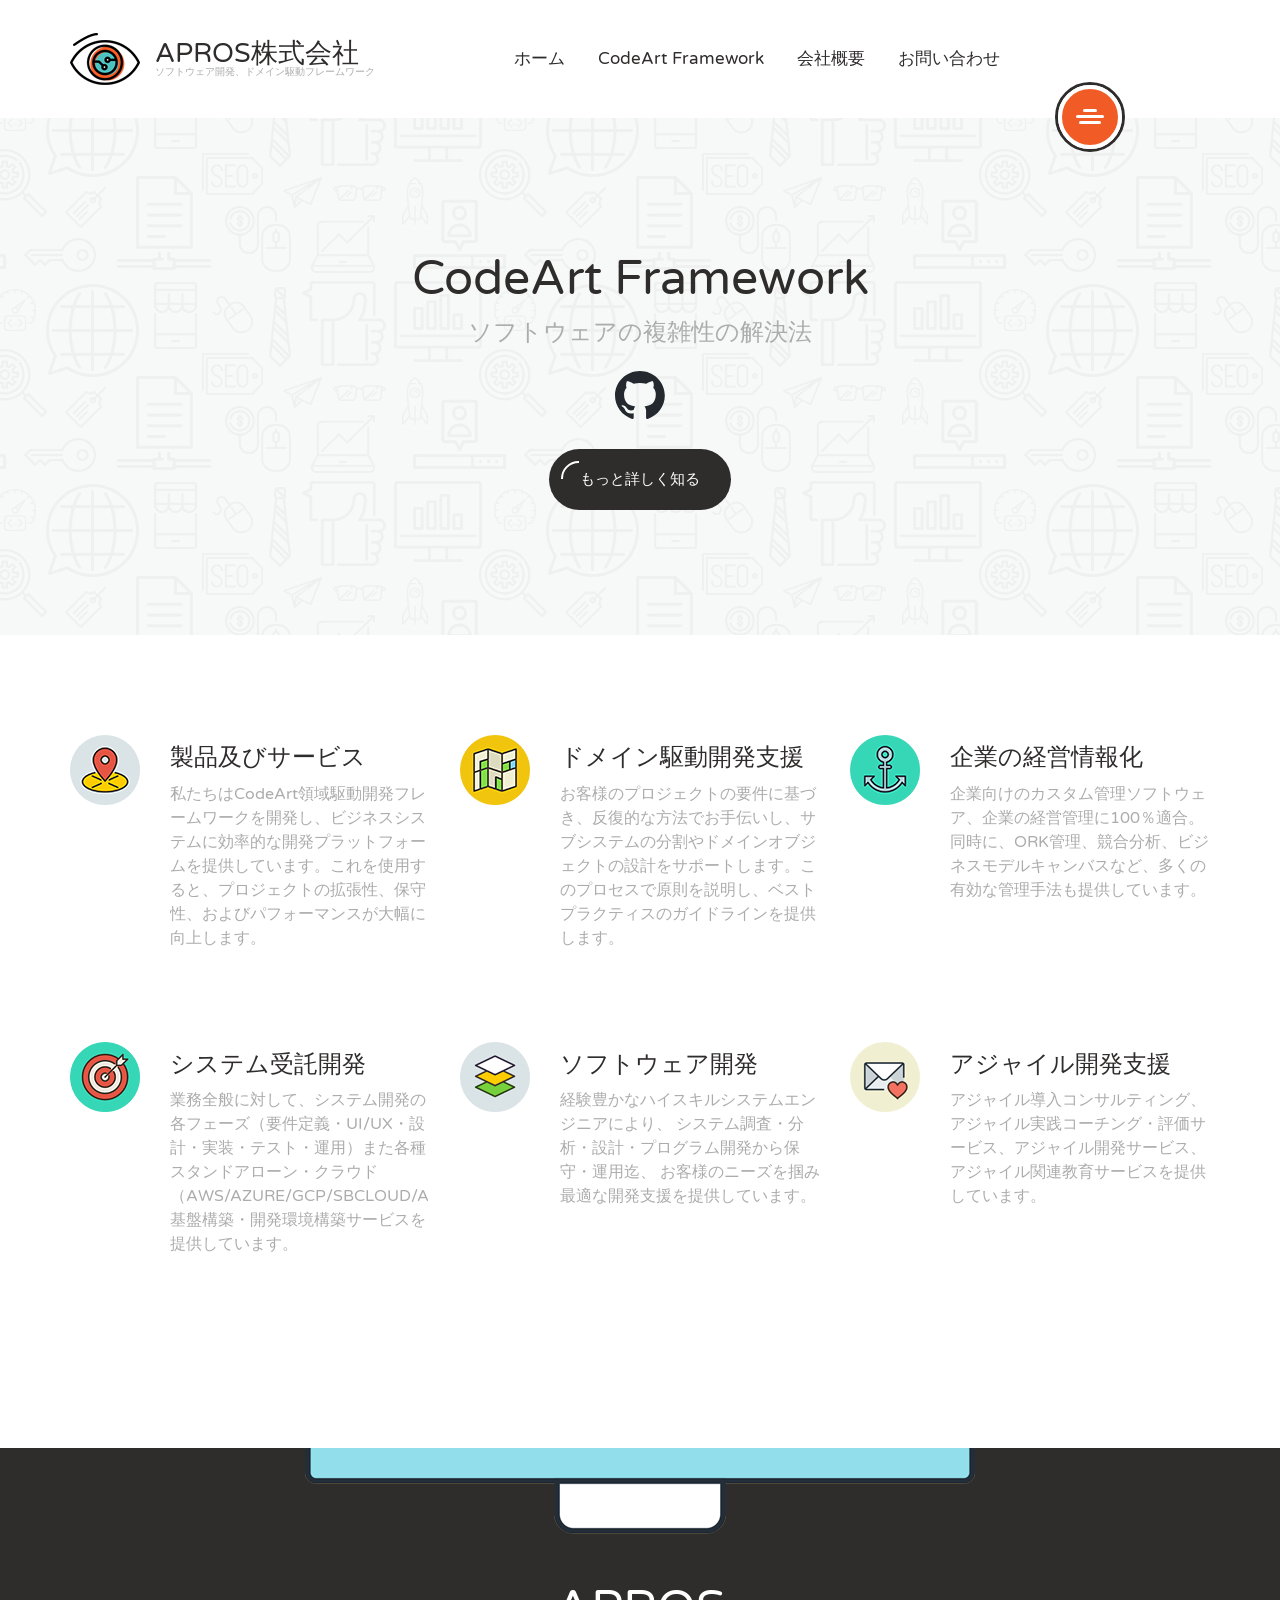
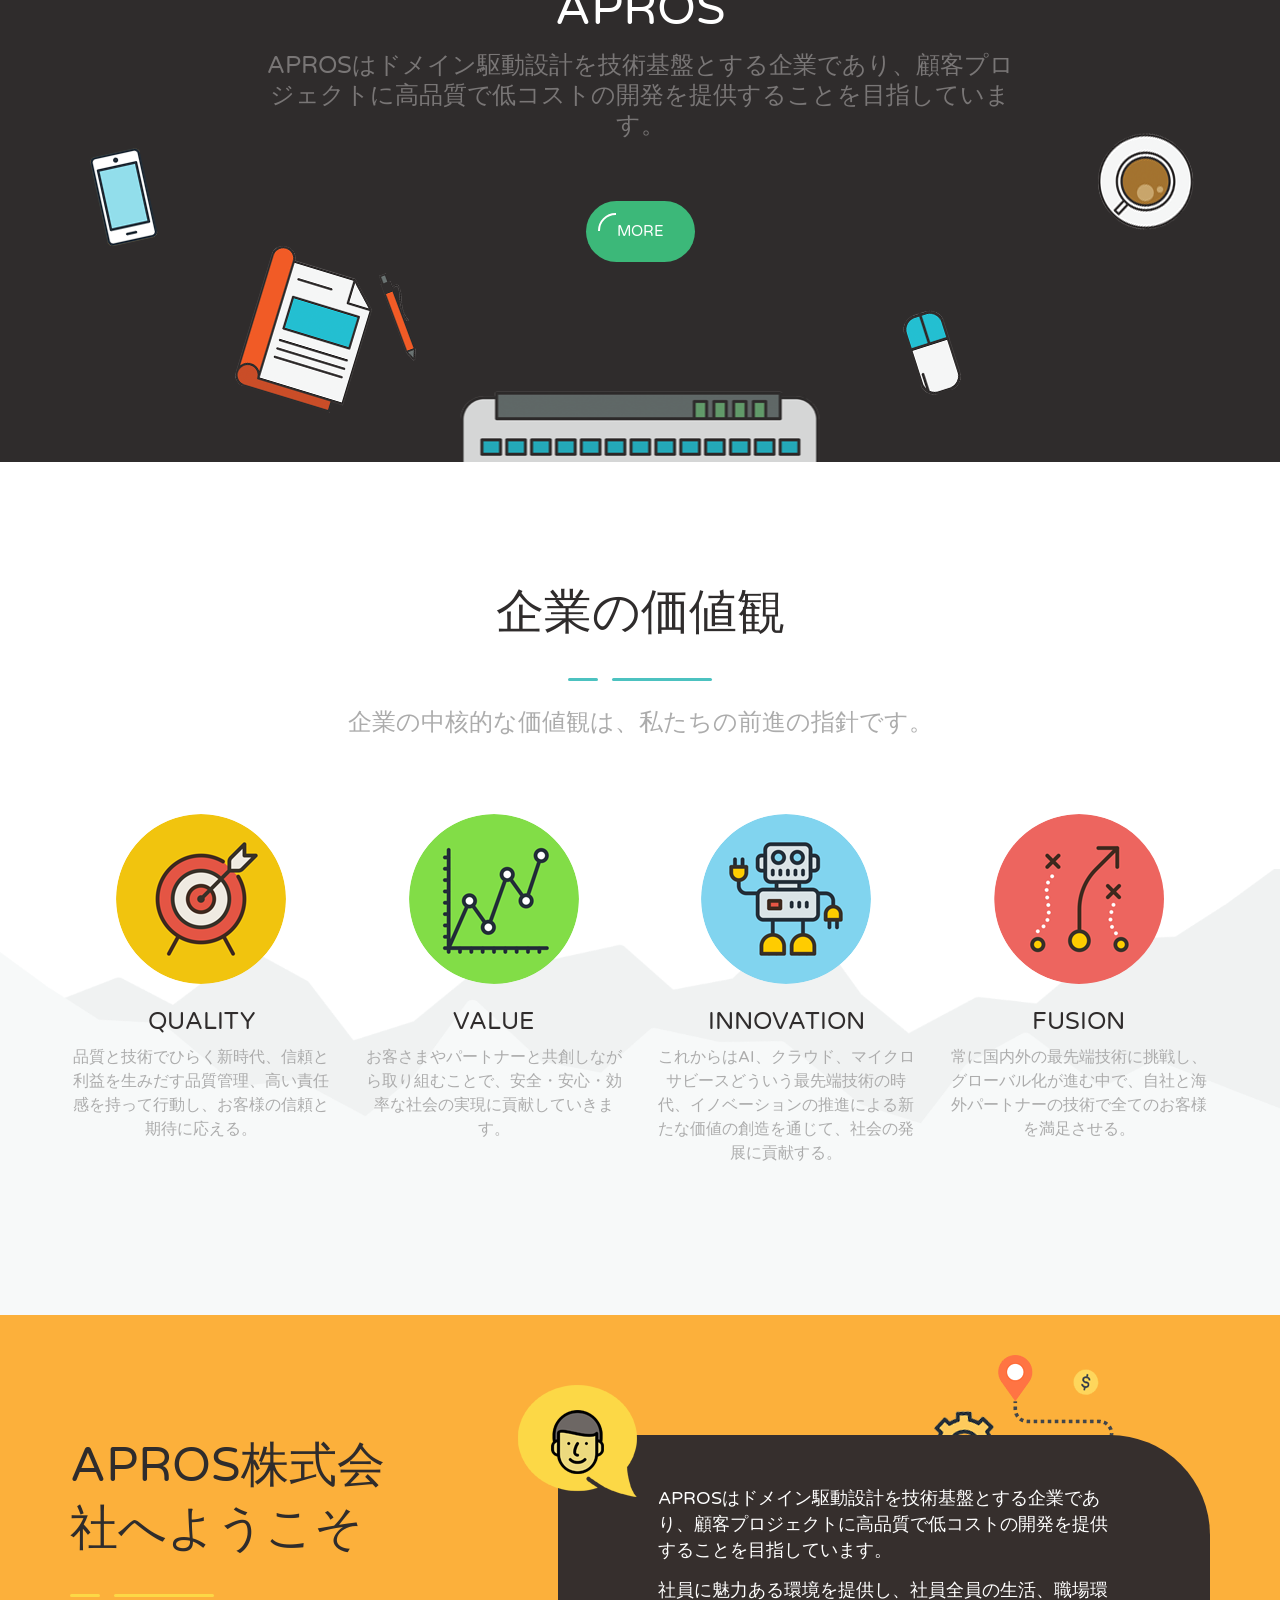
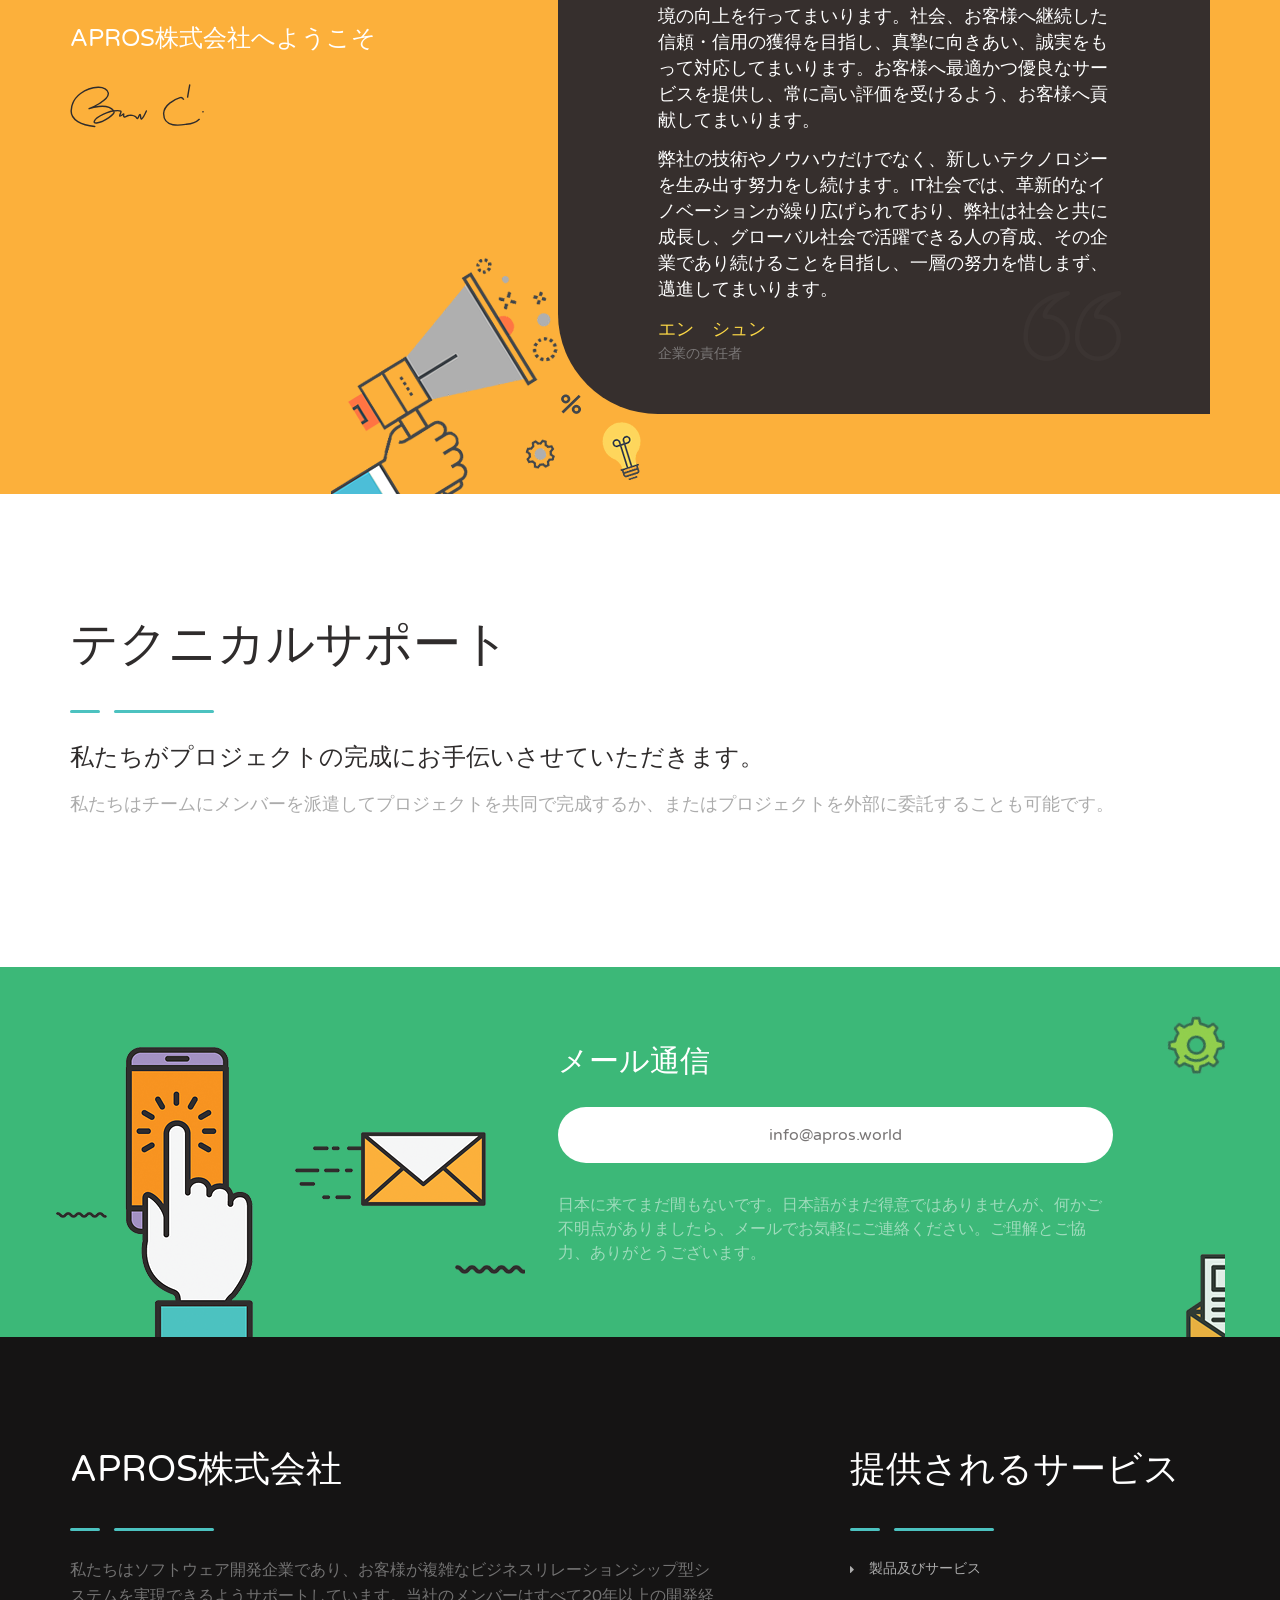
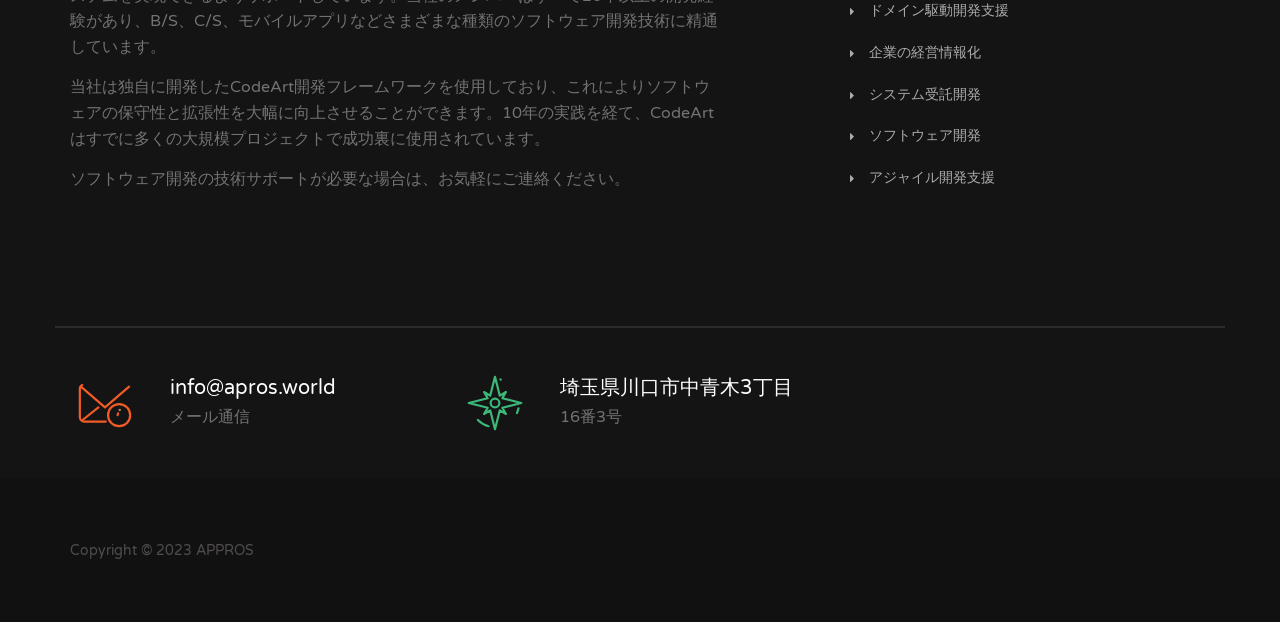
==== commit d56ededb: "last" ====
--- a/index.html
+++ b/index.html
@@ -208,13 +208,13 @@
 			<h4 class="contacts-title">Get In Touch</h4>
 			
 
-			<div class="contacts-item">
+			<!-- <div class="contacts-item">
 				<img loading="lazy" src="img/contact4.png" alt="phone">
 				<div class="content">
 					<a href="#" class="title">048 235 3262</a>
 					<p class="sub-title">現在コミュニケーションは中国語のみです</p>
 				</div>
-			</div>
+			</div> -->
 
 			<div class="contacts-item">
 				<img loading="lazy" src="img/contact5.png" alt="phone">
@@ -746,7 +746,7 @@
 
 		<div class="row">
 			<div class="contacts">
-				<div class="col-lg-4 col-md-12 col-sm-12 col-xs-12">
+				<!-- <div class="col-lg-4 col-md-12 col-sm-12 col-xs-12">
 					<div class="contacts-item">
 						<div class="icon js-animate-icon">
 							<svg enable-background="new 0 0 64 64" version="1.1" viewBox="0 0 64 64" xml:space="preserve" xmlns="http://www.w3.org/2000/svg"><path d="  M45.1,44.2C42.9,42,39.6,40,37,42.6c-1.8,1.8-2.6,3.9-2.6,3.9s-4.3,2.3-11.7-5.2s-5.2-11.7-5.2-11.7s2.1-0.8,3.9-2.6  c2.6-2.6,0.6-5.9-1.7-8.1c-2.7-2.7-6.2-4.9-8.2-2.9c-3.7,3.7-4.4,8.4-4.4,8.4S9,35.5,18.7,45.3s20.9,11.6,20.9,11.6s4.7-0.7,8.4-4.4  C50,50.4,47.8,46.9,45.1,44.2z" fill="none" stroke="#fcb03b" stroke-linecap="round" stroke-linejoin="round" stroke-miterlimit="10" stroke-width="2"/><path d="  M18.4,12.2C22.2,9.5,26.9,8,32,8c13.3,0,24,10.8,24,24c0,4-1.3,9-4.4,12.2" fill="none" stroke="#fcb03b" stroke-linecap="round" stroke-linejoin="round" stroke-miterlimit="10" stroke-width="2"/><path d="  M27.3,55.6c-9.8-1.9-17.5-9.8-19.1-19.7" fill="none" stroke="#fcb03b" stroke-linecap="round" stroke-linejoin="round" stroke-miterlimit="10" stroke-width="2"/><path d="  M30,21c0,0,4.4,0,5.2,0c1.2,0,1.8,0.2,1.8,1.1s0,0.7,0,1.3c0,0.6,0,1.4-1.6,2.5c-2.3,1.6-5.6,3.8-5.6,5.1c0,1.6,0.7,2,1.8,2  s5.3,0,5.3,0" fill="none" stroke="#fcb03b" stroke-linecap="round" stroke-linejoin="round" stroke-miterlimit="10" stroke-width="2"/><path d="  M40,21c0,0,0,2.8,0,3.8S39.9,27,41.5,27c1.6,0,4.5,0,4.5,0v-6.1V33" fill="none" stroke="#fcb03b" stroke-linecap="round" stroke-linejoin="round" stroke-miterlimit="10" stroke-width="2"/></svg>
@@ -756,7 +756,7 @@
 							<p class="sub-title">現在コミュニケーションは中国語のみです</p>
 						</div>
 					</div>
-				</div>
+				</div> -->
 
 				<div class="col-lg-4 col-md-12 col-sm-12 col-xs-12">
 					<div class="contacts-item">
